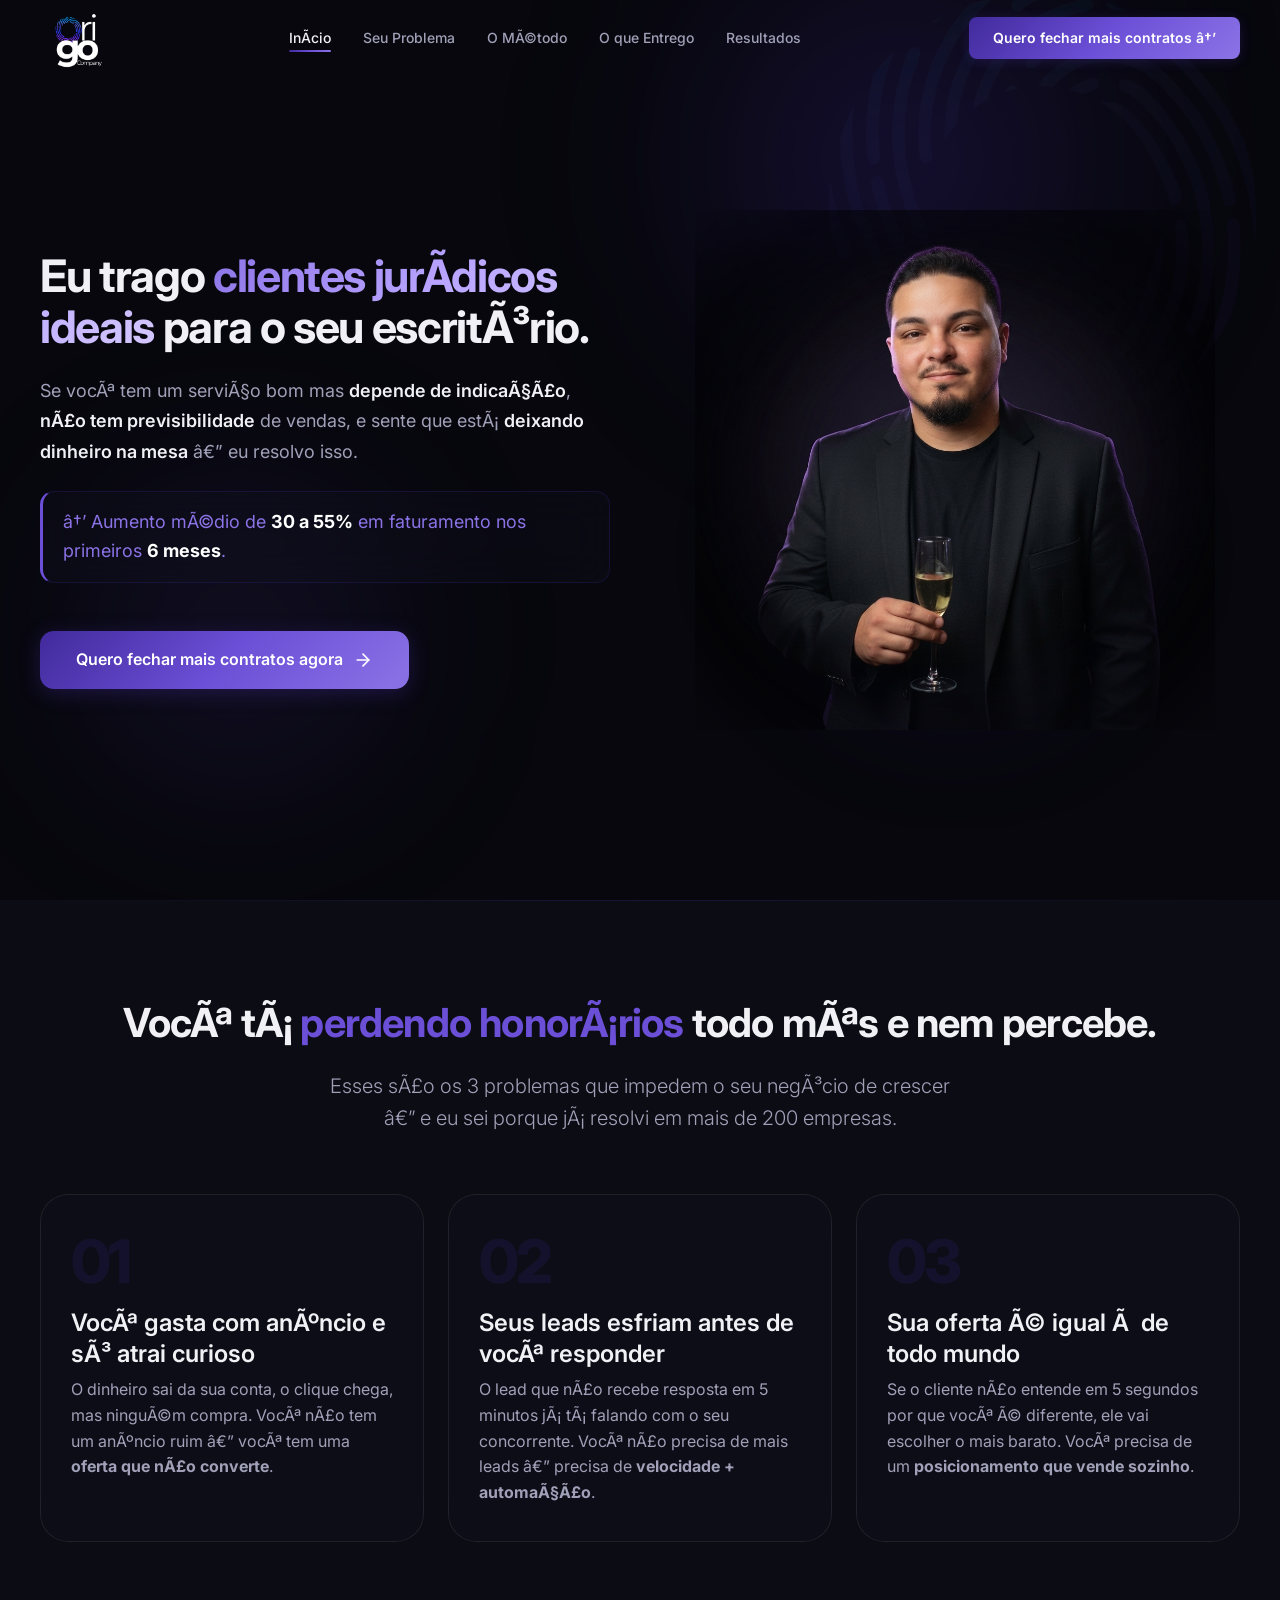
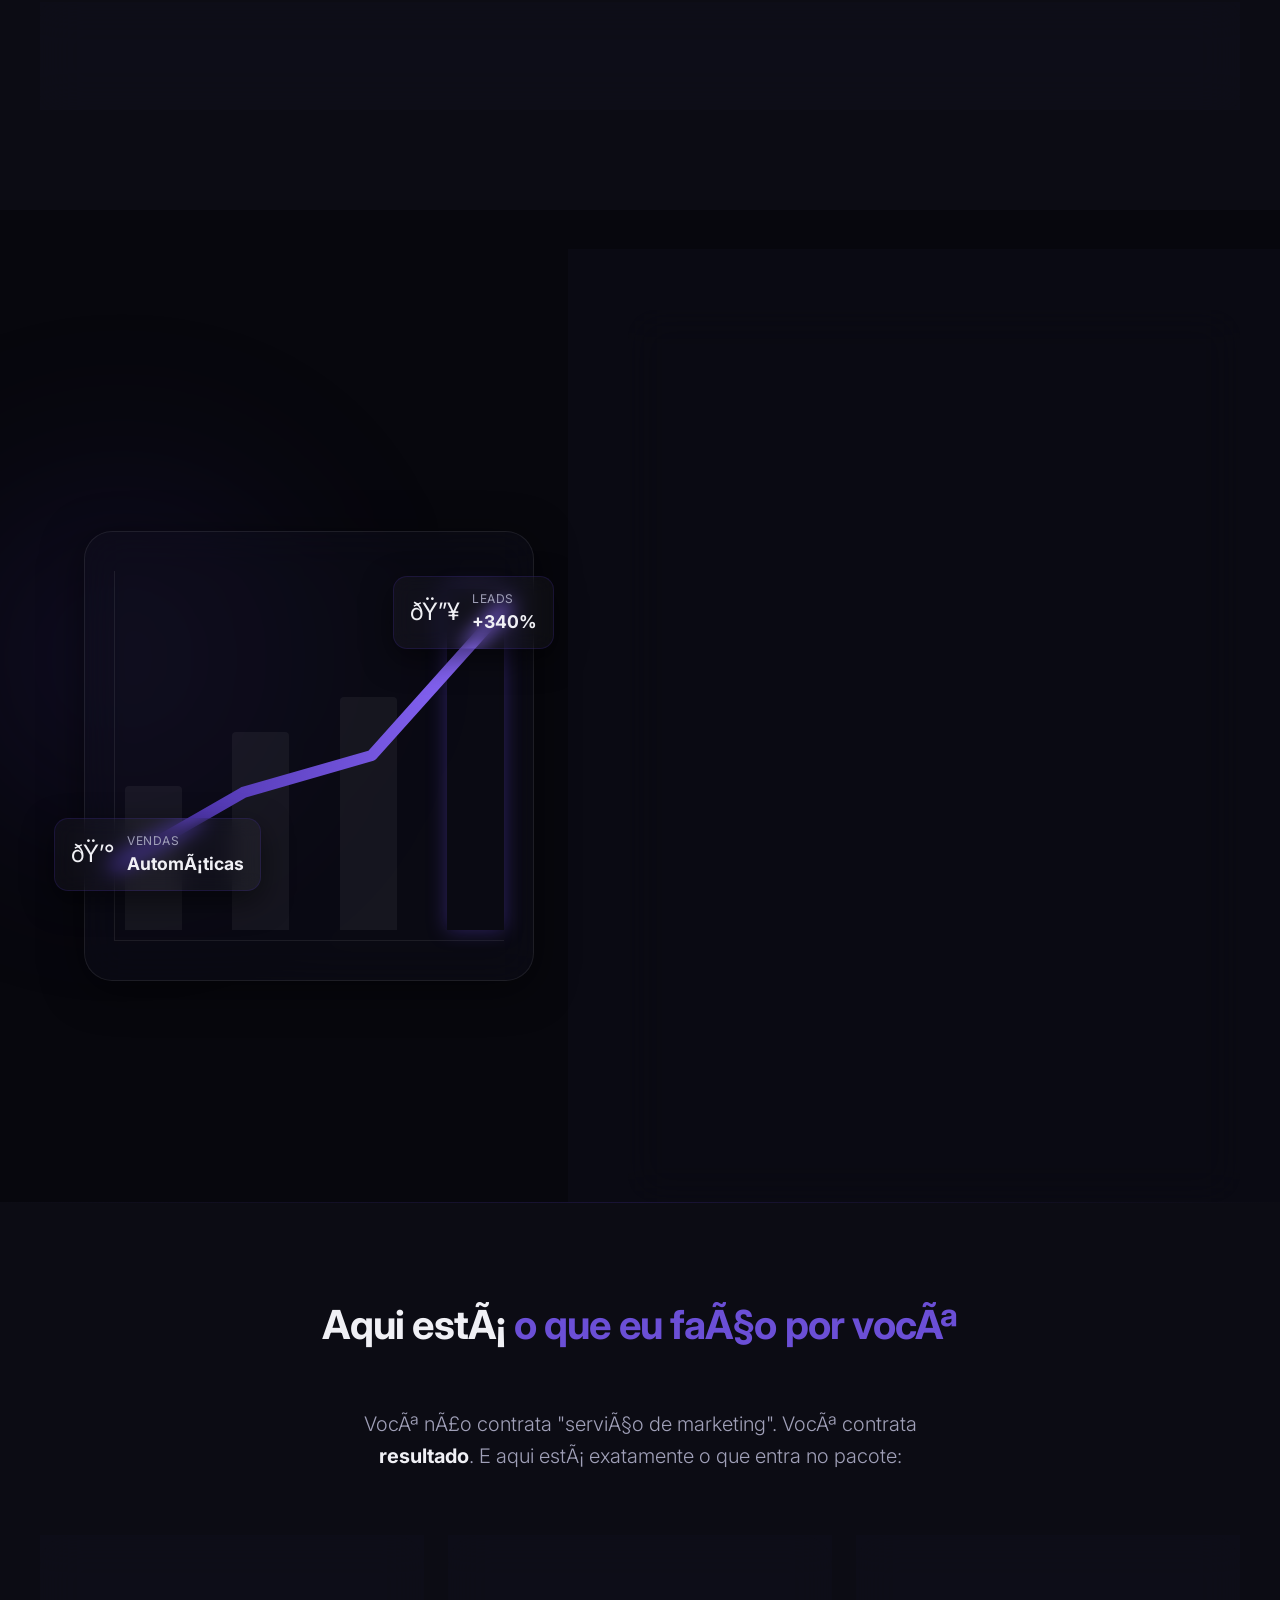
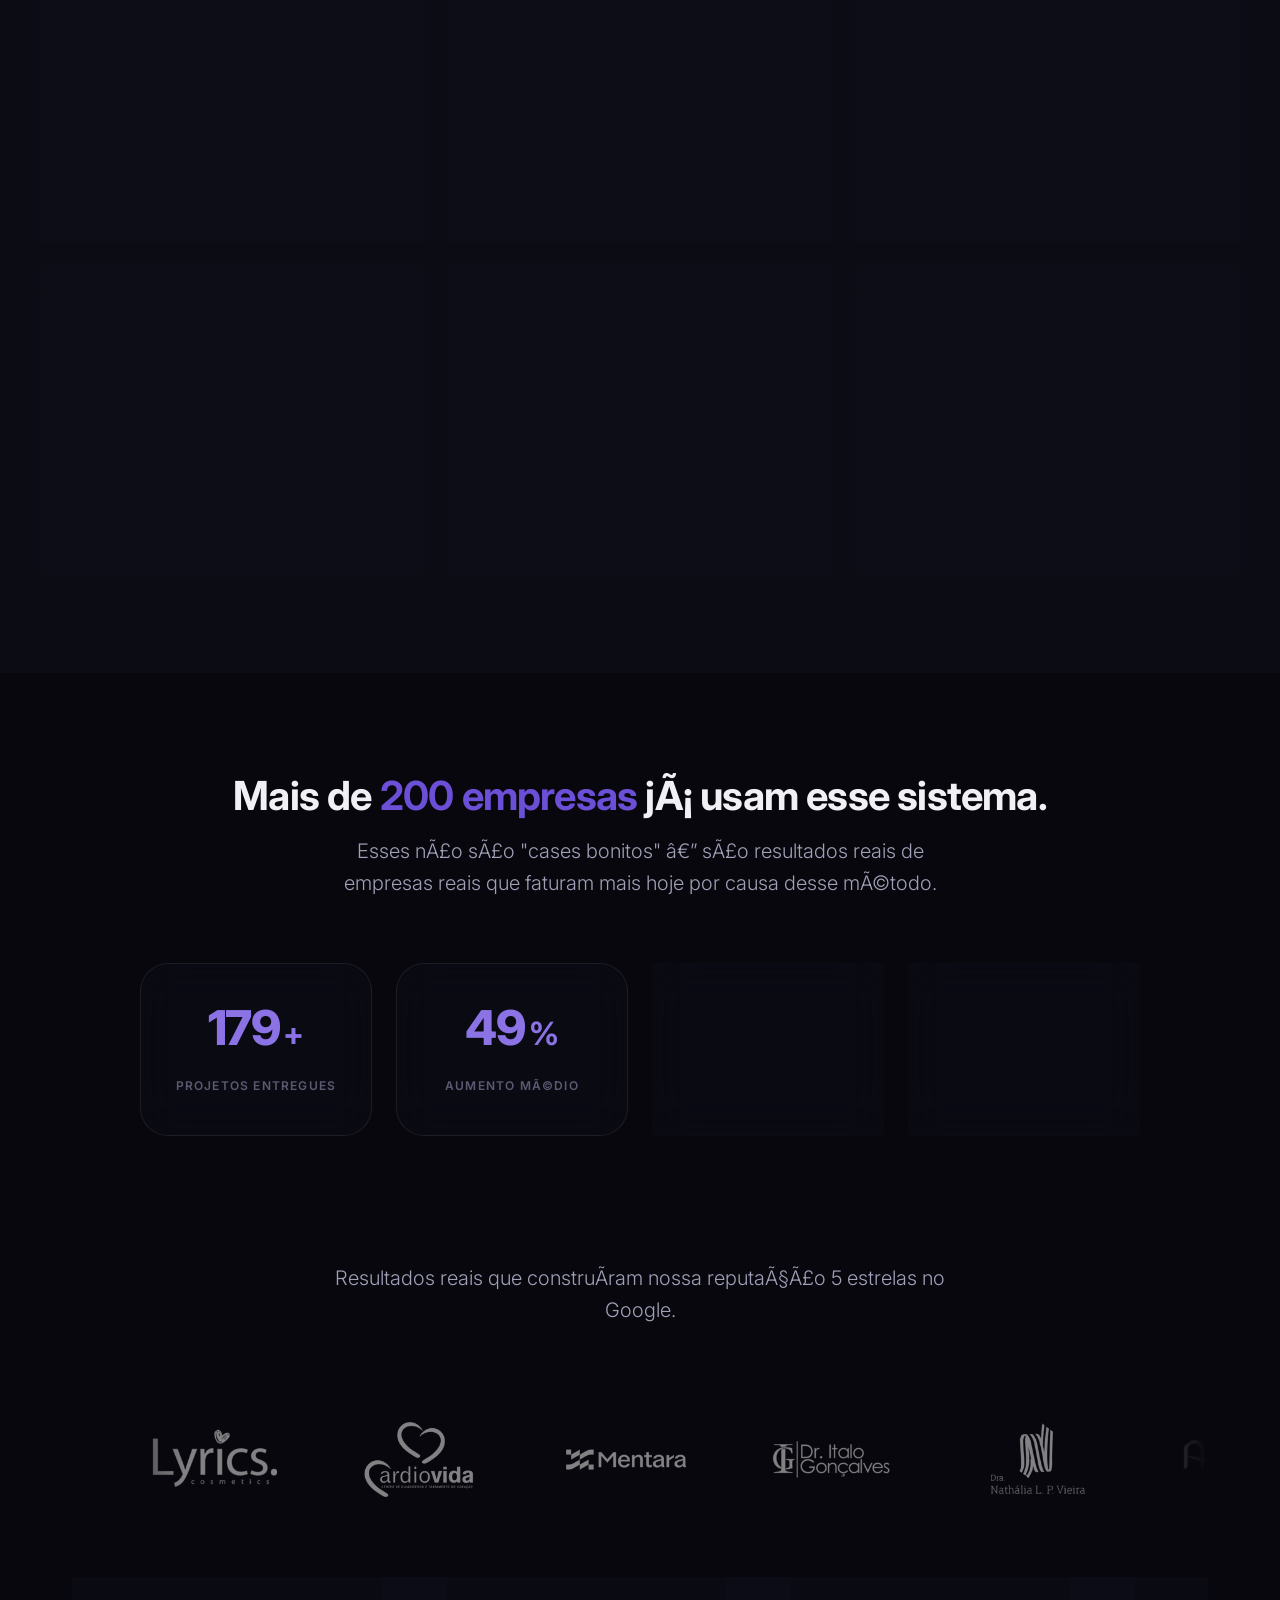
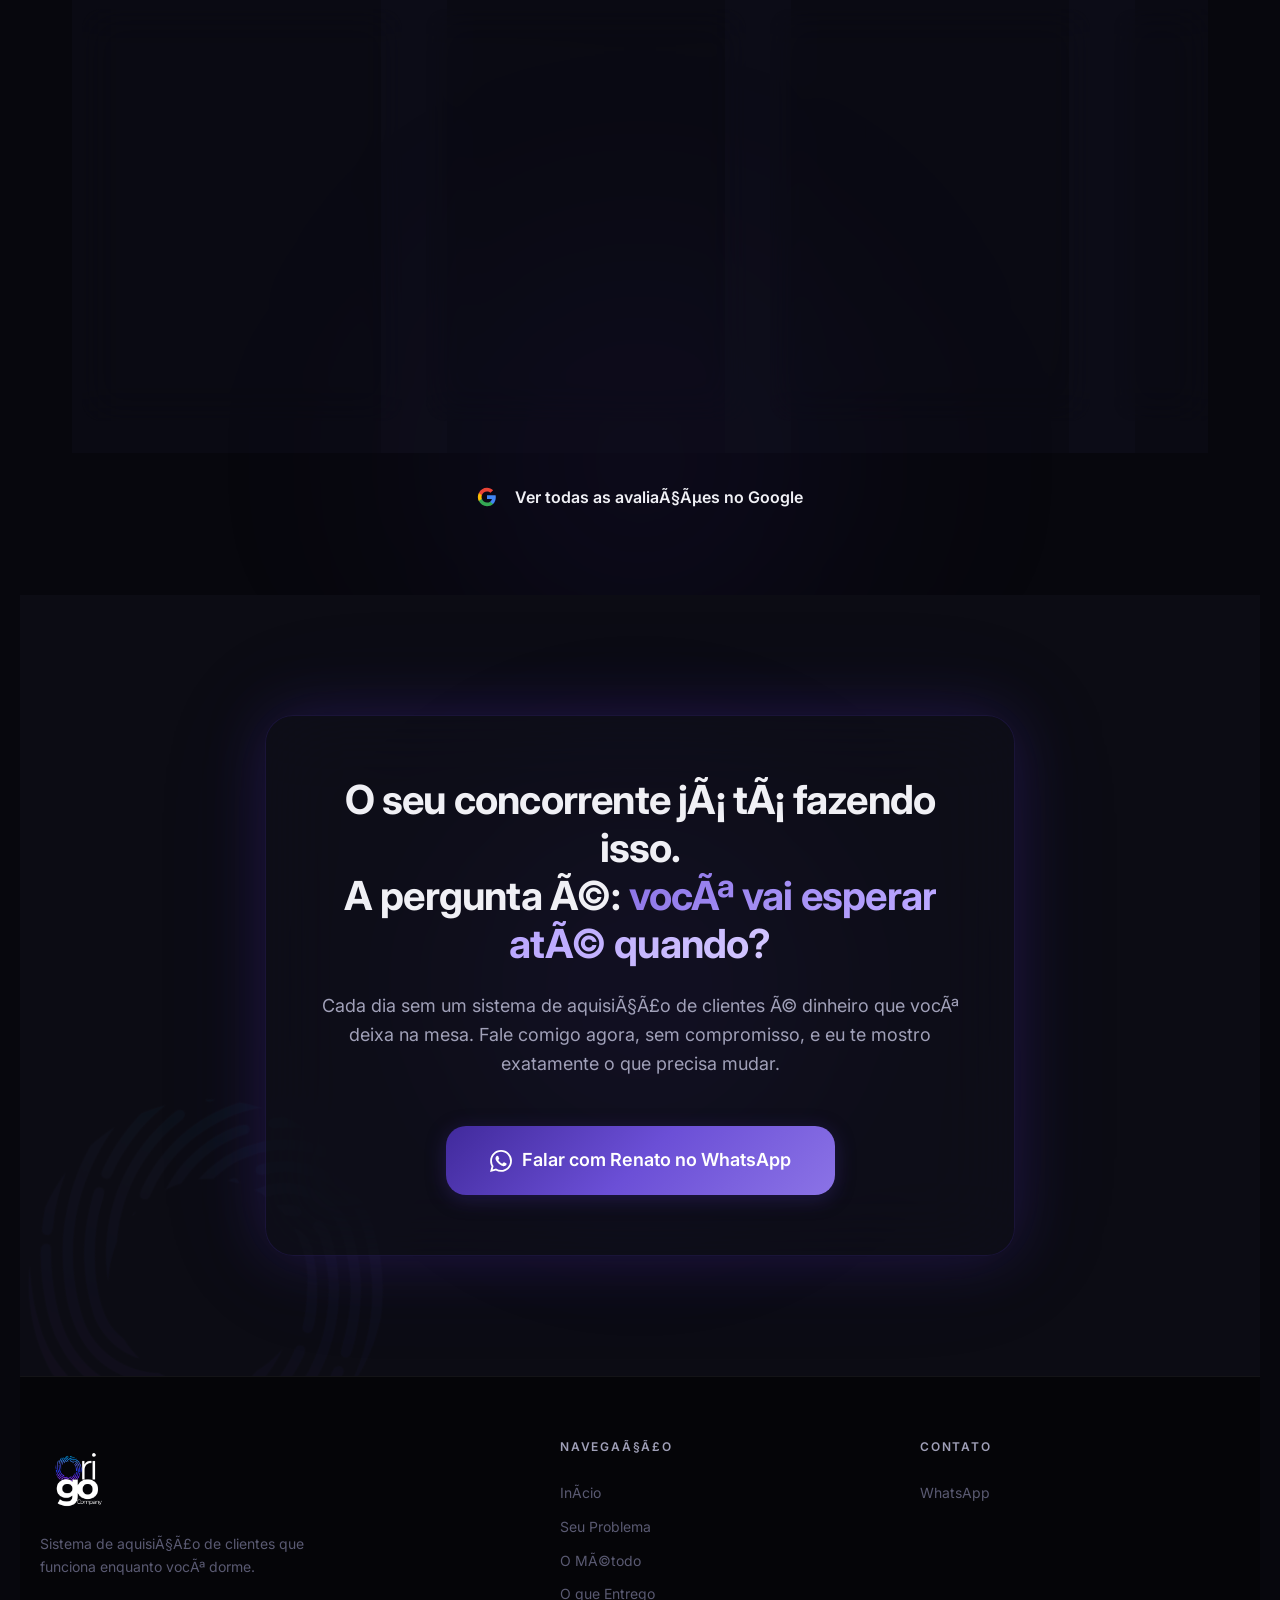
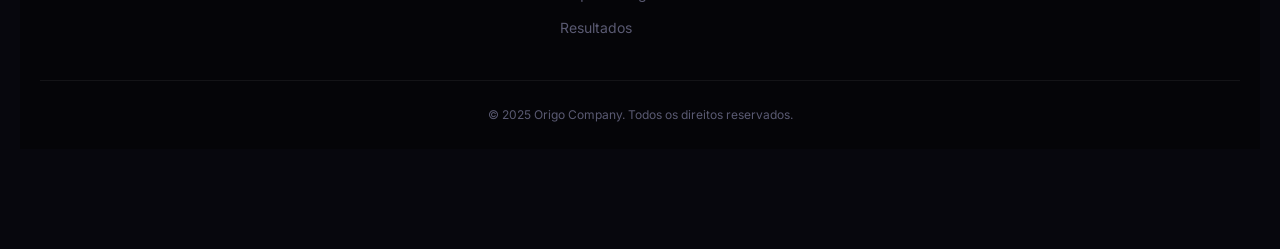
==== advogados.html @ 23496146 "feat: Add 4 niche sub-pages for Brazil market" ====
﻿<!DOCTYPE html>
<html lang="pt-BR">
<head>
  <meta charset="UTF-8">
  <meta name="viewport" content="width=device-width, initial-scale=1.0">
  <meta name="description" content="Origo Company â€” Sistema de aquisiÃ§Ã£o de clientes que coloca leads qualificados no seu comercial todos os meses. +200 projetos, aumento mÃ©dio de 30 a 55% em 6 meses.">
  <meta name="keywords" content="marketing digital, aquisiÃ§Ã£o de clientes, vendas, leads qualificados, trÃ¡fego pago, automaÃ§Ã£o de vendas, Origo Company">
  <meta name="author" content="Origo Company">
  <meta name="robots" content="index, follow">
  <meta name="theme-color" content="#07070D">
  <link rel="canonical" href="https://origocompany.com.br/">

  <!-- Open Graph -->
  <meta property="og:title" content="Origo Company â€” Sistema de AquisiÃ§Ã£o de Clientes">
  <meta property="og:description" content="Mais de 200 empresas jÃ¡ usam nosso mÃ©todo para lotar a agenda comercial. Descubra como.">
  <meta property="og:type" content="website">
  <meta property="og:url" content="https://origocompany.com.br/">
  <meta property="og:locale" content="pt_BR">
  <meta property="og:image" content="https://origocompany.com.br/assets/images/logo.png">

  <!-- Twitter Card -->
  <meta name="twitter:card" content="summary_large_image">
  <meta name="twitter:title" content="Origo Company â€” Sistema de AquisiÃ§Ã£o de Clientes">
  <meta name="twitter:description" content="Mais de 200 empresas jÃ¡ usam nosso mÃ©todo para lotar a agenda comercial.">
  <meta name="twitter:image" content="https://origocompany.com.br/assets/images/logo.png">

  <title>Origo Company â€” Marketing para Advogados</title>
  
  <link rel="preconnect" href="https://fonts.googleapis.com">
  <link rel="preconnect" href="https://fonts.gstatic.com" crossorigin>
  <link rel="preconnect" href="https://wa.me">
  <link rel="dns-prefetch" href="https://wa.me">
  <link href="https://fonts.googleapis.com/css2?family=Inter:wght@300;400;500;600;700;800;900&display=swap" rel="stylesheet">
  <link rel="stylesheet" href="styles.css">
  <link rel="icon" href="assets/images/favicon.png" type="image/png">

  <!-- Schema.org Markup -->
  <script type="application/ld+json">
  {
    "@context": "https://schema.org",
    "@type": "MarketingAgency",
    "name": "Origo Company",
    "url": "https://origocompany.com.br",
    "logo": "https://origocompany.com.br/assets/images/logo.png",
    "image": "https://origocompany.com.br/assets/images/logo.png",
    "description": "Sistema de aquisiÃ§Ã£o de clientes que coloca leads qualificados no seu comercial todos os meses.",
    "telephone": "+5581985647633",
    "address": {
      "@type": "PostalAddress",
      "addressCountry": "BR"
    },
    "sameAs": [
      "https://g.page/r/CS9shM6BSzsdEAI/review"
    ]
  }
  </script>
</head>
<body>

  <!-- NAVBAR -->
  <nav class="navbar" id="navbar">
    <div class="navbar__container">
      <a href="#" class="navbar__logo">
        <img src="assets/images/logo.png" alt="Origo Company" class="navbar__logo-img">
      </a>
      <ul class="navbar__menu" id="navMenu">
        <li><a href="#hero" class="navbar__link">InÃ­cio</a></li>
        <li><a href="#problemas" class="navbar__link">Seu Problema</a></li>
        <li><a href="#metodo" class="navbar__link">O MÃ©todo</a></li>
        <li><a href="#entrega" class="navbar__link">O que Entrego</a></li>
        <li><a href="#resultados" class="navbar__link">Resultados</a></li>
      </ul>
      <a href="https://wa.me/5581985647633" target="_blank" rel="noopener noreferrer" class="navbar__cta">
        Quero fechar mais contratos â†’
      </a>
      <button class="navbar__toggle" id="navToggle" aria-label="Abrir menu">
        <span></span><span></span><span></span>
      </button>
    </div>
  </nav>

  <!-- HERO â€” Hormozi style: specific promise + proof -->
  <section class="hero" id="hero">
    <div class="hero__bg-effects">
      <div class="hero__orb hero__orb--1"></div>
      <div class="hero__orb hero__orb--2"></div>
      <div class="hero__bg-logo"></div>
    </div>
    <div class="hero__container">
      <div class="hero__content" data-animate="fade-left">
        <h1 class="hero__title">
          Eu trago <strong class="text-gradient">clientes jurÃ­dicos ideais</strong> para o seu escritÃ³rio.
        </h1>
        <p class="hero__description">
          Se vocÃª tem um serviÃ§o bom mas <strong>depende de indicaÃ§Ã£o</strong>, <strong>nÃ£o tem previsibilidade</strong> de vendas, e sente que estÃ¡ <strong>deixando dinheiro na mesa</strong> â€” eu resolvo isso.
        </p>
        <p class="hero__proof">
          â†’ Aumento mÃ©dio de <strong>30 a 55%</strong> em faturamento nos primeiros <strong>6 meses</strong>.
        </p>
        <a href="https://wa.me/5581985647633" target="_blank" rel="noopener noreferrer" class="btn btn--primary btn--lg" id="hero-cta">
          Quero fechar mais contratos agora
          <svg width="20" height="20" viewBox="0 0 24 24" fill="none" stroke="currentColor" stroke-width="2" stroke-linecap="round" stroke-linejoin="round"><line x1="5" y1="12" x2="19" y2="12"></line><polyline points="12 5 19 12 12 19"></polyline></svg>
        </a>
        </a>
      </div>
      <div class="hero__visual" data-animate="fade-right">
        <div class="hero__image-wrapper">
          <div class="hero__image-glow"></div>
          <img src="assets/images/renato-edited.png" alt="Renato â€” CEO Origo Company" class="hero__photo">
        </div>
      </div>
    </div>
  </section>

  <!-- PROBLEMAS â€” Hormozi: agitate the pain -->
  <section class="problems" id="problemas">
    <div class="problems__container">
      <div class="problems__header" data-animate="fade-up">
        <h2 class="section-title">
          VocÃª tÃ¡ <span class="text-accent">perdendo honorÃ¡rios</span> todo mÃªs e nem percebe.
        </h2>
        <p class="section-subtitle">
          Esses sÃ£o os 3 problemas que impedem o seu negÃ³cio de crescer â€” e eu sei porque jÃ¡ resolvi em mais de 200 empresas.
        </p>
      </div>
      <div class="problems__grid">
        <div class="problem-card" data-animate="fade-up" data-delay="100">
          <div class="problem-card__number">01</div>
          <div class="problem-card__content">
            <h3 class="problem-card__title">VocÃª gasta com anÃºncio e sÃ³ atrai curioso</h3>
            <p class="problem-card__desc">O dinheiro sai da sua conta, o clique chega, mas ninguÃ©m compra. VocÃª nÃ£o tem um anÃºncio ruim â€” vocÃª tem uma <strong>oferta que nÃ£o converte</strong>.</p>
          </div>
          <div class="problem-card__glow"></div>
        </div>
        <div class="problem-card" data-animate="fade-up" data-delay="200">
          <div class="problem-card__number">02</div>
          <div class="problem-card__content">
            <h3 class="problem-card__title">Seus leads esfriam antes de vocÃª responder</h3>
            <p class="problem-card__desc">O lead que nÃ£o recebe resposta em 5 minutos jÃ¡ tÃ¡ falando com o seu concorrente. VocÃª nÃ£o precisa de mais leads â€” precisa de <strong>velocidade + automaÃ§Ã£o</strong>.</p>
          </div>
          <div class="problem-card__glow"></div>
        </div>
        <div class="problem-card" data-animate="fade-up" data-delay="300">
          <div class="problem-card__number">03</div>
          <div class="problem-card__content">
            <h3 class="problem-card__title">Sua oferta Ã© igual Ã  de todo mundo</h3>
            <p class="problem-card__desc">Se o cliente nÃ£o entende em 5 segundos por que vocÃª Ã© diferente, ele vai escolher o mais barato. VocÃª precisa de um <strong>posicionamento que vende sozinho</strong>.</p>
          </div>
          <div class="problem-card__glow"></div>
        </div>
      </div>
      <div class="problems__result" data-animate="fade-up">
        <p><strong>Resultado disso tudo:</strong> inbox vazio, agenda sem previsibilidade e a sensaÃ§Ã£o de que "nada funciona". NÃ£o Ã© falta de esforÃ§o â€” Ã© falta de mÃ©todo.</p>
      </div>
    </div>
  </section>

  <!-- MÃ‰TODO R.E.I â€” Hormozi: show the mechanism -->
  <section class="method" id="metodo">
    <div class="method__bg-effects">
      <div class="method__orb"></div>
    </div>
    <div class="method__container">
      <div class="method__left" data-animate="fade-left">
        <div class="method__graphic">
          <div class="method__graphic-bg"></div>
          
          <div class="method__chart">
            <div class="chart-bar" style="--h: 40%"></div>
            <div class="chart-bar" style="--h: 55%"></div>
            <div class="chart-bar" style="--h: 65%"></div>
            <div class="chart-bar chart-bar--accent" style="--h: 95%"></div>
            
            <div class="chart-line">
              <svg viewBox="0 0 100 100" preserveAspectRatio="none">
                <path d="M0,80 L33,60 L66,50 L100,10" fill="none" stroke="url(#gradient)" stroke-width="3" stroke-linecap="round" stroke-linejoin="round" />
                <defs>
                  <linearGradient id="gradient" x1="0%" y1="0%" x2="100%" y2="0%">
                    <stop offset="0%" stop-color="#412A9C" />
                    <stop offset="100%" stop-color="#8E6BFF" />
                  </linearGradient>
                </defs>
              </svg>
            </div>
          </div>
          
          <div class="method__graphic-card method__graphic-card--1">
            <div class="mg-icon">ðŸ”¥</div>
            <div class="mg-info">
              <span class="mg-title">Leads</span>
              <span class="mg-value">+340%</span>
            </div>
          </div>
          <div class="method__graphic-card method__graphic-card--2">
            <div class="mg-icon">ðŸ’°</div>
            <div class="mg-info">
              <span class="mg-title">Vendas</span>
              <span class="mg-value">AutomÃ¡ticas</span>
            </div>
          </div>
          
        </div>
      </div>
      <div class="method__right" data-animate="fade-right">
        <h2 class="method__title">
          MÃ©todo <span class="text-accent">R.E.I</span>
        </h2>
        <p class="method__subtitle">"RelevÃ¢ncia, Engrenagem, IteraÃ§Ã£o"</p>
        <p class="method__desc">
          Eu nÃ£o faÃ§o "marketing digital" genÃ©rico. Eu <strong>estruturo uma assessoria completa de aquisiÃ§Ã£o</strong> na sua empresa. Uma engrenagem de vendas que funciona enquanto vocÃª dorme, viaja, ou foca no que importa.
        </p>
        <div class="method__items">
          <div class="method__item">
            <div class="method__item-icon">
              <svg width="24" height="24" viewBox="0 0 24 24" fill="none" stroke="currentColor" stroke-width="2.5"><polyline points="20 6 9 17 4 12"></polyline></svg>
            </div>
            <div class="method__item-content">
              <h3>RelevÃ¢ncia</h3>
              <p>AnÃºncios + pÃ¡ginas + automaÃ§Ãµes que trabalham 24/7 pra vocÃª. Seu comercial recebe leads prontos pra comprar.</p>
            </div>
          </div>
          <div class="method__item">
            <div class="method__item-icon">
              <svg width="24" height="24" viewBox="0 0 24 24" fill="none" stroke="currentColor" stroke-width="2.5"><polyline points="20 6 9 17 4 12"></polyline></svg>
            </div>
            <div class="method__item-content">
              <h3>Engrenagem</h3>
              <p>Mecanismo Ãºnico: oferta irresistÃ­vel + pÃºblico certo + promessa clara. Tudo conectado como uma mÃ¡quina.</p>
            </div>
          </div>
          <div class="method__item">
            <div class="method__item-icon">
              <svg width="24" height="24" viewBox="0 0 24 24" fill="none" stroke="currentColor" stroke-width="2.5"><polyline points="20 6 9 17 4 12"></polyline></svg>
            </div>
            <div class="method__item-content">
              <h3>IteraÃ§Ã£o</h3>
              <p>Toda semana a gente mede o que importa e ajusta rÃ¡pido. Sem achismo, sem "vamos ver no final do mÃªs".</p>
            </div>
          </div>
        </div>
        <a href="https://wa.me/5581985647633" target="_blank" rel="noopener noreferrer" class="btn btn--primary btn--lg">
          Quero estruturar essa mÃ¡quina
          <svg width="20" height="20" viewBox="0 0 24 24" fill="none" stroke="currentColor" stroke-width="2" stroke-linecap="round" stroke-linejoin="round"><line x1="5" y1="12" x2="19" y2="12"></line><polyline points="12 5 19 12 12 19"></polyline></svg>
        </a>
      </div>
    </div>
  </section>

  <!-- ENTREGA â€” Hormozi value stack -->
  <section class="services" id="entrega">
    <div class="services__container">
      <h2 class="section-title" data-animate="fade-up" style="text-align:center;">
        Aqui estÃ¡ <span class="text-accent">o que eu faÃ§o por vocÃª</span>
      </h2>
      <p class="section-subtitle" data-animate="fade-up" style="text-align:center; margin: 0 auto var(--space-3xl);">
        VocÃª nÃ£o contrata "serviÃ§o de marketing". VocÃª contrata <strong>resultado</strong>. E aqui estÃ¡ exatamente o que entra no pacote:
      </p>
      <div class="services__grid">
        <div class="service-card" data-animate="fade-up" data-delay="100">
          <div class="service-card__icon">
            <svg width="32" height="32" viewBox="0 0 24 24" fill="none" stroke="currentColor" stroke-width="1.5"><circle cx="12" cy="12" r="10"></circle><line x1="12" y1="8" x2="12" y2="16"></line><line x1="8" y1="12" x2="16" y2="12"></line></svg>
          </div>
          <h3 class="service-card__title">Oferta IrresistÃ­vel</h3>
          <p class="service-card__desc">Posiciono seu serviÃ§o de forma que o cliente pense "eu seria burro se nÃ£o comprasse". Sem baixar preÃ§o â€” aumentando valor percebido.</p>
        </div>
        <div class="service-card" data-animate="fade-up" data-delay="200">
          <div class="service-card__icon">
            <svg width="32" height="32" viewBox="0 0 24 24" fill="none" stroke="currentColor" stroke-width="1.5"><rect x="2" y="3" width="20" height="14" rx="2" ry="2"></rect><line x1="8" y1="21" x2="16" y2="21"></line><line x1="12" y1="17" x2="12" y2="21"></line></svg>
          </div>
          <h3 class="service-card__title">PÃ¡gina de ConversÃ£o</h3>
          <p class="service-card__desc">Landing page que nÃ£o Ã© bonita Ã  toa â€” Ã© construÃ­da pra converter. Cada palavra, cada botÃ£o, cada seÃ§Ã£o vende.</p>
        </div>
        <div class="service-card" data-animate="fade-up" data-delay="300">
          <div class="service-card__icon">
            <svg width="32" height="32" viewBox="0 0 24 24" fill="none" stroke="currentColor" stroke-width="1.5"><polyline points="22 12 18 12 15 21 9 3 6 12 2 12"></polyline></svg>
          </div>
          <h3 class="service-card__title">TrÃ¡fego Qualificado</h3>
          <p class="service-card__desc">AnÃºncios que atraem gente pronta pra comprar â€” nÃ£o curioso. Copy, criativo e segmentaÃ§Ã£o feita por quem jÃ¡ investiu em +200 projetos.</p>
        </div>
        <div class="service-card" data-animate="fade-up" data-delay="400">
          <div class="service-card__icon">
            <svg width="32" height="32" viewBox="0 0 24 24" fill="none" stroke="currentColor" stroke-width="1.5"><path d="M21 15a2 2 0 0 1-2 2H7l-4 4V5a2 2 0 0 1 2-2h14a2 2 0 0 1 2 2z"></path></svg>
          </div>
          <h3 class="service-card__title">AutomaÃ§Ã£o 24/7</h3>
          <p class="service-card__desc">Chatbot e fluxos que respondem em segundos, qualificam o lead e agendam reuniÃ£o â€” mesmo Ã s 3h da manhÃ£.</p>
        </div>
        <div class="service-card" data-animate="fade-up" data-delay="500">
          <div class="service-card__icon">
            <svg width="32" height="32" viewBox="0 0 24 24" fill="none" stroke="currentColor" stroke-width="1.5"><path d="M17 21v-2a4 4 0 0 0-4-4H5a4 4 0 0 0-4 4v2"></path><circle cx="9" cy="7" r="4"></circle><path d="M23 21v-2a4 4 0 0 0-3-3.87"></path><path d="M16 3.13a4 4 0 0 1 0 7.75"></path></svg>
          </div>
          <h3 class="service-card__title">CRM & Follow-up</h3>
          <p class="service-card__desc">Nenhum lead fica sem resposta. Sistema de acompanhamento que garante que nenhuma venda escapa pelo ralo.</p>
        </div>
        <div class="service-card" data-animate="fade-up" data-delay="600">
          <div class="service-card__icon">
            <svg width="32" height="32" viewBox="0 0 24 24" fill="none" stroke="currentColor" stroke-width="1.5"><path d="M12 20h9"></path><path d="M16.5 3.5a2.121 2.121 0 0 1 3 3L7 19l-4 1 1-4L16.5 3.5z"></path></svg>
          </div>
          <h3 class="service-card__title">Copy que Converte</h3>
          <p class="service-card__desc">Mensagens que fazem o cliente sentir que vocÃª leu a mente dele. Textos escritos pra vender â€” nÃ£o pra ganhar prÃªmio de criatividade.</p>
        </div>
      </div>
    </div>
  </section>

  <!-- RESULTADOS / PROVA -->
  <section class="results" id="resultados">
    <div class="results__bg-effects">
      <div class="results__orb"></div>
    </div>
    <div class="results__container">
      <h2 class="section-title" data-animate="fade-up" style="text-align:center;">
        Mais de <span class="text-accent">200 empresas</span> jÃ¡ usam esse sistema.
      </h2>
      <p class="section-subtitle" data-animate="fade-up" style="text-align:center; margin: 0 auto var(--space-3xl);">
        Esses nÃ£o sÃ£o "cases bonitos" â€” sÃ£o resultados reais de empresas reais que faturam mais hoje por causa desse mÃ©todo.
      </p>
      <div class="results__stats" data-animate="fade-up">
        <div class="stat-card">
          <div class="stat-card__number" data-count="200">0</div>
          <div class="stat-card__plus">+</div>
          <div class="stat-card__label">Projetos Entregues</div>
        </div>
        <div class="stat-card">
          <div class="stat-card__number" data-count="55">0</div>
          <div class="stat-card__plus">%</div>
          <div class="stat-card__label">Aumento MÃ©dio</div>
        </div>
        <div class="stat-card">
          <div class="stat-card__number" data-count="6">0</div>
          <div class="stat-card__plus"> meses</div>
          <div class="stat-card__label">Prazo de Resultado</div>
        </div>
        <div class="stat-card">
          <div class="stat-card__number">24/7</div>
          <div class="stat-card__plus"></div>
          <div class="stat-card__label">AutomaÃ§Ãµes Ativas</div>
        </div>
      </div>
    </div>
  <!-- AVALIAÃ‡Ã•ES / REVIEWS -->
  <section class="reviews" id="avaliacoes">
    <div class="reviews__container">
      <h2 class="section-title" data-animate="fade-up" style="text-align:center;">
        O que dizem os nossos <span class="text-accent">clientes</span>
      </h2>
      <p class="section-subtitle" data-animate="fade-up" style="text-align:center; margin: 0 auto var(--space-3xl);">
        Resultados reais que construÃ­ram nossa reputaÃ§Ã£o 5 estrelas no Google.
      </p>

      <!-- MARQUEE DE CLIENTES -->
      <div class="clients-marquee" data-animate="fade-up" data-delay="50">
        <div class="clients-marquee__track">
          <img loading="lazy" src="assets/images/clients/client-1.png" alt="Cliente">
          <img loading="lazy" src="assets/images/clients/client-2.png" alt="Cliente">
          <img loading="lazy" src="assets/images/clients/client-3.png" alt="Cliente">
          <img loading="lazy" src="assets/images/clients/client-4.png" alt="Cliente">
          <img loading="lazy" src="assets/images/clients/client-5.png" alt="Cliente">
          <img loading="lazy" src="assets/images/clients/client-6.png" alt="Cliente">
          <img loading="lazy" src="assets/images/clients/client-7.png" alt="Cliente">
          <img loading="lazy" src="assets/images/clients/client-8.png" alt="Cliente">
          <img loading="lazy" src="assets/images/clients/client-9.png" alt="Cliente">
          <img loading="lazy" src="assets/images/clients/client-10.png" alt="Cliente">
          <img loading="lazy" src="assets/images/clients/client-11.png" alt="Cliente">
          <img loading="lazy" src="assets/images/clients/client-12.png" alt="Cliente">
          <img loading="lazy" src="assets/images/clients/client-13.png" alt="Cliente">
          <img loading="lazy" src="assets/images/clients/client-14.png" alt="Cliente">
          <img loading="lazy" src="assets/images/clients/client-15.png" alt="Cliente">
          <img loading="lazy" src="assets/images/clients/client-16.png" alt="Cliente">
          <!-- Duplicate for infinite scroll -->
          <img loading="lazy" src="assets/images/clients/client-1.png" alt="Cliente">
          <img loading="lazy" src="assets/images/clients/client-2.png" alt="Cliente">
          <img loading="lazy" src="assets/images/clients/client-3.png" alt="Cliente">
          <img loading="lazy" src="assets/images/clients/client-4.png" alt="Cliente">
          <img loading="lazy" src="assets/images/clients/client-5.png" alt="Cliente">
          <img loading="lazy" src="assets/images/clients/client-6.png" alt="Cliente">
          <img loading="lazy" src="assets/images/clients/client-7.png" alt="Cliente">
          <img loading="lazy" src="assets/images/clients/client-8.png" alt="Cliente">
          <img loading="lazy" src="assets/images/clients/client-9.png" alt="Cliente">
          <img loading="lazy" src="assets/images/clients/client-10.png" alt="Cliente">
          <img loading="lazy" src="assets/images/clients/client-11.png" alt="Cliente">
          <img loading="lazy" src="assets/images/clients/client-12.png" alt="Cliente">
          <img loading="lazy" src="assets/images/clients/client-13.png" alt="Cliente">
          <img loading="lazy" src="assets/images/clients/client-14.png" alt="Cliente">
          <img loading="lazy" src="assets/images/clients/client-15.png" alt="Cliente">
          <img loading="lazy" src="assets/images/clients/client-16.png" alt="Cliente">
        </div>
      </div>
      
      <div class="reviews__grid">
        <!-- Review 1 -->
        <div class="review-card" data-animate="fade-up" data-delay="100">
          <div class="review-card__header">
            <div class="review-card__avatar" style="background:#4285F4">F</div>
            <div class="review-card__meta">
              <span class="review-card__name">Francislaine Rocha</span>
              <span class="review-card__date">HÃ¡ 27 semanas</span>
            </div>
            <svg class="review-card__google" viewBox="0 0 24 24" width="24" height="24"><path fill="#4285F4" d="M22.56 12.25c0-.78-.07-1.53-.2-2.25H12v4.26h5.92c-.26 1.37-1.04 2.53-2.21 3.31v2.77h3.57c2.08-1.92 3.28-4.74 3.28-8.09z"/><path fill="#34A853" d="M12 23c2.97 0 5.46-.98 7.28-2.66l-3.57-2.77c-.98.66-2.23 1.06-3.71 1.06-2.86 0-5.29-1.93-6.16-4.53H2.18v2.84C3.99 20.53 7.7 23 12 23z"/><path fill="#FBBC05" d="M5.84 14.09c-.22-.66-.35-1.36-.35-2.09s.13-1.43.35-2.09V7.07H2.18C1.43 8.55 1 10.22 1 12s.43 3.45 1.18 4.93l2.85-2.22.81-.62z"/><path fill="#EA4335" d="M12 5.38c1.62 0 3.06.56 4.21 1.64l3.15-3.15C17.45 2.09 14.97 1 12 1 7.7 1 3.99 3.47 2.18 7.07l3.66 2.84c.87-2.6 3.3-4.53 6.16-4.53z"/></svg>
          </div>
          <div class="review-card__stars">
            â˜…â˜…â˜…â˜…â˜…
          </div>
          <p class="review-card__text">
            "Super indico os serviÃ§os de marketing e automaÃ§Ãµes do time! Renato sempre muito atencioso e prestativo aos processos!"
          </p>
        </div>
        
        <!-- Review 2 -->
        <div class="review-card" data-animate="fade-up" data-delay="200">
          <div class="review-card__header">
            <div class="review-card__avatar" style="background:#0F9D58">R</div>
            <div class="review-card__meta">
              <span class="review-card__name">Robert Silva</span>
              <span class="review-card__date">HÃ¡ 28 semanas</span>
            </div>
            <svg class="review-card__google" viewBox="0 0 24 24" width="24" height="24"><path fill="#4285F4" d="M22.56 12.25c0-.78-.07-1.53-.2-2.25H12v4.26h5.92c-.26 1.37-1.04 2.53-2.21 3.31v2.77h3.57c2.08-1.92 3.28-4.74 3.28-8.09z"/><path fill="#34A853" d="M12 23c2.97 0 5.46-.98 7.28-2.66l-3.57-2.77c-.98.66-2.23 1.06-3.71 1.06-2.86 0-5.29-1.93-6.16-4.53H2.18v2.84C3.99 20.53 7.7 23 12 23z"/><path fill="#FBBC05" d="M5.84 14.09c-.22-.66-.35-1.36-.35-2.09s.13-1.43.35-2.09V7.07H2.18C1.43 8.55 1 10.22 1 12s.43 3.45 1.18 4.93l2.85-2.22.81-.62z"/><path fill="#EA4335" d="M12 5.38c1.62 0 3.06.56 4.21 1.64l3.15-3.15C17.45 2.09 14.97 1 12 1 7.7 1 3.99 3.47 2.18 7.07l3.66 2.84c.87-2.6 3.3-4.53 6.16-4.53z"/></svg>
          </div>
          <div class="review-card__stars">
            â˜…â˜…â˜…â˜…â˜…
          </div>
          <p class="review-card__text">
            "Quero deixar aqui minha super recomendaÃ§Ã£o para os serviÃ§os de marketing e automaÃ§Ã£o dessa equipe! O trabalho deles Ã© incrÃ­vel, e o Renato faz toda a diferenÃ§a: ele Ã© muito atencioso e acompanha os processos de perto. Ã‰ a parceria ideal para quem busca resultado e cuidado!"
          </p>
        </div>

        <!-- Review 3 -->
        <div class="review-card" data-animate="fade-up" data-delay="300">
          <div class="review-card__header">
            <div class="review-card__avatar" style="background:#F4B400">B</div>
            <div class="review-card__meta">
              <span class="review-card__name">Bruno Bivar</span>
              <span class="review-card__date">HÃ¡ 28 semanas</span>
            </div>
            <svg class="review-card__google" viewBox="0 0 24 24" width="24" height="24"><path fill="#4285F4" d="M22.56 12.25c0-.78-.07-1.53-.2-2.25H12v4.26h5.92c-.26 1.37-1.04 2.53-2.21 3.31v2.77h3.57c2.08-1.92 3.28-4.74 3.28-8.09z"/><path fill="#34A853" d="M12 23c2.97 0 5.46-.98 7.28-2.66l-3.57-2.77c-.98.66-2.23 1.06-3.71 1.06-2.86 0-5.29-1.93-6.16-4.53H2.18v2.84C3.99 20.53 7.7 23 12 23z"/><path fill="#FBBC05" d="M5.84 14.09c-.22-.66-.35-1.36-.35-2.09s.13-1.43.35-2.09V7.07H2.18C1.43 8.55 1 10.22 1 12s.43 3.45 1.18 4.93l2.85-2.22.81-.62z"/><path fill="#EA4335" d="M12 5.38c1.62 0 3.06.56 4.21 1.64l3.15-3.15C17.45 2.09 14.97 1 12 1 7.7 1 3.99 3.47 2.18 7.07l3.66 2.84c.87-2.6 3.3-4.53 6.16-4.53z"/></svg>
          </div>
          <div class="review-card__stars">
            â˜…â˜…â˜…â˜…â˜…
          </div>
          <p class="review-card__text">
            "ServiÃ§o de excelÃªncia. Comprometimento total com o trabalho! Super recomendo!!"
          </p>
        </div>

        <!-- Review 4 -->
        <div class="review-card" data-animate="fade-up" data-delay="400">
          <div class="review-card__header">
            <div class="review-card__avatar" style="background:#DB4437">C</div>
            <div class="review-card__meta">
              <span class="review-card__name">Caio Ribas</span>
              <span class="review-card__date">HÃ¡ 28 semanas</span>
            </div>
            <svg class="review-card__google" viewBox="0 0 24 24" width="24" height="24"><path fill="#4285F4" d="M22.56 12.25c0-.78-.07-1.53-.2-2.25H12v4.26h5.92c-.26 1.37-1.04 2.53-2.21 3.31v2.77h3.57c2.08-1.92 3.28-4.74 3.28-8.09z"/><path fill="#34A853" d="M12 23c2.97 0 5.46-.98 7.28-2.66l-3.57-2.77c-.98.66-2.23 1.06-3.71 1.06-2.86 0-5.29-1.93-6.16-4.53H2.18v2.84C3.99 20.53 7.7 23 12 23z"/><path fill="#FBBC05" d="M5.84 14.09c-.22-.66-.35-1.36-.35-2.09s.13-1.43.35-2.09V7.07H2.18C1.43 8.55 1 10.22 1 12s.43 3.45 1.18 4.93l2.85-2.22.81-.62z"/><path fill="#EA4335" d="M12 5.38c1.62 0 3.06.56 4.21 1.64l3.15-3.15C17.45 2.09 14.97 1 12 1 7.7 1 3.99 3.47 2.18 7.07l3.66 2.84c.87-2.6 3.3-4.53 6.16-4.53z"/></svg>
          </div>
          <div class="review-card__stars">
            â˜…â˜…â˜…â˜…â˜…
          </div>
          <p class="review-card__text">
            "Super Indico os serviÃ§os de marketing e automaÃ§Ãµes do pessoal! Renato sempre muito atencioso aos processos!"
          </p>
        </div>
      </div>
      
      <div class="reviews__action" data-animate="fade-up">
        <a href="https://g.page/r/CS9shM6BSzsdEAI/review" target="_blank" rel="noopener noreferrer" class="btn btn--outline">
          <svg viewBox="0 0 24 24" width="20" height="20" style="margin-right: 8px;"><path fill="#4285F4" d="M22.56 12.25c0-.78-.07-1.53-.2-2.25H12v4.26h5.92c-.26 1.37-1.04 2.53-2.21 3.31v2.77h3.57c2.08-1.92 3.28-4.74 3.28-8.09z"/><path fill="#34A853" d="M12 23c2.97 0 5.46-.98 7.28-2.66l-3.57-2.77c-.98.66-2.23 1.06-3.71 1.06-2.86 0-5.29-1.93-6.16-4.53H2.18v2.84C3.99 20.53 7.7 23 12 23z"/><path fill="#FBBC05" d="M5.84 14.09c-.22-.66-.35-1.36-.35-2.09s.13-1.43.35-2.09V7.07H2.18C1.43 8.55 1 10.22 1 12s.43 3.45 1.18 4.93l2.85-2.22.81-.62z"/><path fill="#EA4335" d="M12 5.38c1.62 0 3.06.56 4.21 1.64l3.15-3.15C17.45 2.09 14.97 1 12 1 7.7 1 3.99 3.47 2.18 7.07l3.66 2.84c.87-2.6 3.3-4.53 6.16-4.53z"/></svg>
          Ver todas as avaliaÃ§Ãµes no Google
        </a>
      </div>
    </div>
  </section>

  <!-- CTA FINAL â€” Hormozi urgency -->
  <section class="cta-section" id="cta">
    <div class="cta-section__bg-logo"></div>
    <div class="cta-section__container">
      <div class="cta-section__content" data-animate="fade-up">
        <h2 class="cta-section__title">
          O seu concorrente jÃ¡ tÃ¡ fazendo isso. <br>A pergunta Ã©: <strong class="text-gradient">vocÃª vai esperar atÃ© quando?</strong>
        </h2>
        <p class="cta-section__desc">
          Cada dia sem um sistema de aquisiÃ§Ã£o de clientes Ã© dinheiro que vocÃª deixa na mesa. Fale comigo agora, sem compromisso, e eu te mostro exatamente o que precisa mudar.
        </p>
        <a href="https://wa.me/5581985647633" target="_blank" rel="noopener noreferrer" class="btn btn--primary btn--xl" id="final-cta">
          <svg width="24" height="24" viewBox="0 0 24 24" fill="currentColor"><path d="M17.472 14.382c-.297-.149-1.758-.867-2.03-.967-.273-.099-.471-.148-.67.15-.197.297-.767.966-.94 1.164-.173.199-.347.223-.644.075-.297-.15-1.255-.463-2.39-1.475-.883-.788-1.48-1.761-1.653-2.059-.173-.297-.018-.458.13-.606.134-.133.298-.347.446-.52.149-.174.198-.298.298-.497.099-.198.05-.371-.025-.52-.075-.149-.669-1.612-.916-2.207-.242-.579-.487-.5-.669-.51-.173-.008-.371-.01-.57-.01-.198 0-.52.074-.792.372-.272.297-1.04 1.016-1.04 2.479 0 1.462 1.065 2.875 1.213 3.074.149.198 2.096 3.2 5.077 4.487.709.306 1.262.489 1.694.625.712.227 1.36.195 1.871.118.571-.085 1.758-.719 2.006-1.413.248-.694.248-1.289.173-1.413-.074-.124-.272-.198-.57-.347m-5.421 7.403h-.004a9.87 9.87 0 01-5.031-1.378l-.361-.214-3.741.982.998-3.648-.235-.374a9.86 9.86 0 01-1.51-5.26c.001-5.45 4.436-9.884 9.888-9.884 2.64 0 5.122 1.03 6.988 2.898a9.825 9.825 0 012.893 6.994c-.003 5.45-4.437 9.884-9.885 9.884m8.413-18.297A11.815 11.815 0 0012.05 0C5.495 0 .16 5.335.157 11.892c0 2.096.547 4.142 1.588 5.945L.057 24l6.305-1.654a11.882 11.882 0 005.683 1.448h.005c6.554 0 11.89-5.335 11.893-11.893a11.821 11.821 0 00-3.48-8.413z"/></svg>
          Falar com Renato no WhatsApp
        </a>
      </div>
    </div>
  </section>

  <!-- FOOTER -->
  <footer class="footer">
    <div class="footer__container">
      <div class="footer__top">
        <div class="footer__brand">
          <a href="#" class="navbar__logo">
            <img src="assets/images/logo.png" alt="Origo Company" class="navbar__logo-img">
          </a>
          <p class="footer__tagline">Sistema de aquisiÃ§Ã£o de clientes que funciona enquanto vocÃª dorme.</p>
        </div>
        <div class="footer__links">
          <h4>NavegaÃ§Ã£o</h4>
          <ul>
            <li><a href="#hero">InÃ­cio</a></li>
            <li><a href="#problemas">Seu Problema</a></li>
            <li><a href="#metodo">O MÃ©todo</a></li>
            <li><a href="#entrega">O que Entrego</a></li>
            <li><a href="#resultados">Resultados</a></li>
          </ul>
        </div>
        <div class="footer__links">
          <h4>Contato</h4>
          <ul>
            <li><a href="https://wa.me/5581985647633" target="_blank" rel="noopener noreferrer">WhatsApp</a></li>
          </ul>
        </div>
      </div>
      <div class="footer__bottom">
        <p>&copy; 2025 Origo Company. Todos os direitos reservados.</p>
      </div>
    </div>
  </footer>

  <!-- STICKY CTA MOBILE -->
  <a href="https://wa.me/5581985647633" target="_blank" rel="noopener noreferrer" class="sticky-cta" id="stickyCta">
    <svg width="28" height="28" viewBox="0 0 24 24" fill="currentColor"><path d="M17.472 14.382c-.297-.149-1.758-.867-2.03-.967-.273-.099-.471-.148-.67.15-.197.297-.767.966-.94 1.164-.173.199-.347.223-.644.075-.297-.15-1.255-.463-2.39-1.475-.883-.788-1.48-1.761-1.653-2.059-.173-.297-.018-.458.13-.606.134-.133.298-.347.446-.52.149-.174.198-.298.298-.497.099-.198.05-.371-.025-.52-.075-.149-.669-1.612-.916-2.207-.242-.579-.487-.5-.669-.51-.173-.008-.371-.01-.57-.01-.198 0-.52.074-.792.372-.272.297-1.04 1.016-1.04 2.479 0 1.462 1.065 2.875 1.213 3.074.149.198 2.096 3.2 5.077 4.487.709.306 1.262.489 1.694.625.712.227 1.36.195 1.871.118.571-.085 1.758-.719 2.006-1.413.248-.694.248-1.289.173-1.413-.074-.124-.272-.198-.57-.347m-5.421 7.403h-.004a9.87 9.87 0 01-5.031-1.378l-.361-.214-3.741.982.998-3.648-.235-.374a9.86 9.86 0 01-1.51-5.26c.001-5.45 4.436-9.884 9.888-9.884 2.64 0 5.122 1.03 6.988 2.898a9.825 9.825 0 012.893 6.994c-.003 5.45-4.437 9.884-9.885 9.884m8.413-18.297A11.815 11.815 0 0012.05 0C5.495 0 .16 5.335.157 11.892c0 2.096.547 4.142 1.588 5.945L.057 24l6.305-1.654a11.882 11.882 0 005.683 1.448h.005c6.554 0 11.89-5.335 11.893-11.893a11.821 11.821 0 00-3.48-8.413z"/></svg>
  </a>

  <script src="script.js"></script>
</body>
</html>
---- styles.css ----
/* ============================================
   1. RESET & BASE
   ============================================ */
*, *::before, *::after {
  margin: 0;
  padding: 0;
  box-sizing: border-box;
}

html {
  scroll-behavior: smooth;
  scroll-padding-top: 80px;
}

body {
  font-family: 'Inter', system-ui, -apple-system, BlinkMacSystemFont, 'Segoe UI', Roboto, sans-serif;
  background-color: var(--color-bg-primary);
  color: var(--color-text-primary);
  line-height: 1.6;
  overflow-x: hidden;
  -webkit-font-smoothing: antialiased;
  -moz-osx-font-smoothing: grayscale;
}

img {
  max-width: 100%;
  height: auto;
  display: block;
}

a {
  text-decoration: none;
  color: inherit;
}

ul {
  list-style: none;
}

/* ============================================
   2. DESIGN TOKENS
   ============================================ */
:root {
  /* Cores Base */
  --color-bg-primary: #07070D;
  --color-bg-secondary: #0C0C14;
  --color-bg-tertiary: #12121E;
  --color-bg-card: rgba(14, 14, 24, 0.6);

  /* Glassmorphism */
  --glass-bg: rgba(18, 18, 34, 0.35);
  --glass-bg-strong: rgba(18, 18, 34, 0.55);
  --glass-bg-light: rgba(255, 255, 255, 0.03);
  --glass-border: rgba(255, 255, 255, 0.08);
  --glass-border-accent: rgba(65, 42, 156, 0.25);
  --glass-blur: blur(20px);
  --glass-blur-strong: blur(40px);

  /* Acento */
  --color-accent: #412A9C;
  --color-accent-light: #6B4FD6;
  --color-accent-lighter: #8B73E6;
  --color-accent-glow: rgba(65, 42, 156, 0.35);
  --color-accent-subtle: rgba(65, 42, 156, 0.08);

  /* Texto */
  --color-text-primary: #F0F0F5;
  --color-text-secondary: #A0A0B8;
  --color-text-muted: #5A5A72;

  /* Gradientes */
  --gradient-accent: linear-gradient(135deg, #412A9C 0%, #6B4FD6 50%, #8B73E6 100%);
  --gradient-accent-hover: linear-gradient(135deg, #5B3FBF 0%, #7B5FE6 50%, #9B83F6 100%);
  --gradient-text: linear-gradient(135deg, #8B73E6 0%, #B8A4FF 50%, #D4C8FF 100%);
  --gradient-card: linear-gradient(160deg, rgba(65, 42, 156, 0.12) 0%, rgba(10, 10, 20, 0.4) 100%);
  --gradient-card-hover: linear-gradient(160deg, rgba(65, 42, 156, 0.22) 0%, rgba(10, 10, 20, 0.5) 100%);
  --gradient-dark-overlay: linear-gradient(180deg, rgba(7, 7, 13, 0) 0%, rgba(7, 7, 13, 1) 100%);

  /* Bordas */
  --color-border: rgba(255, 255, 255, 0.06);
  --color-border-hover: rgba(65, 42, 156, 0.4);

  /* Tipografia */
  --font-family: 'Inter', system-ui, -apple-system, sans-serif;
  --font-size-xs: 0.75rem;
  --font-size-sm: 0.875rem;
  --font-size-base: 1rem;
  --font-size-md: 1.125rem;
  --font-size-lg: 1.25rem;
  --font-size-xl: 1.5rem;
  --font-size-2xl: 2rem;
  --font-size-3xl: 2.5rem;
  --font-size-4xl: 3rem;
  --font-size-5xl: 3.75rem;

  /* Espaçamento */
  --space-xs: 0.25rem;
  --space-sm: 0.5rem;
  --space-md: 1rem;
  --space-lg: 1.5rem;
  --space-xl: 2rem;
  --space-2xl: 3rem;
  --space-3xl: 4rem;
  --space-4xl: 5rem;

  /* Efeitos */
  --radius-sm: 8px;
  --radius-md: 14px;
  --radius-lg: 20px;
  --radius-xl: 28px;
  --radius-full: 9999px;

  --shadow-sm: 0 2px 8px rgba(0, 0, 0, 0.3);
  --shadow-md: 0 4px 20px rgba(0, 0, 0, 0.4);
  --shadow-lg: 0 8px 40px rgba(0, 0, 0, 0.5);
  --shadow-glow: 0 0 30px rgba(65, 42, 156, 0.4);
  --shadow-glow-lg: 0 0 60px rgba(65, 42, 156, 0.3), 0 0 120px rgba(65, 42, 156, 0.1);

  --transition-fast: 150ms cubic-bezier(0.4, 0, 0.2, 1);
  --transition-base: 300ms cubic-bezier(0.4, 0, 0.2, 1);
  --transition-slow: 500ms cubic-bezier(0.4, 0, 0.2, 1);
  --transition-bounce: 500ms cubic-bezier(0.34, 1.56, 0.64, 1);
}

/* ============================================
   3. TIPOGRAFIA
   ============================================ */
.section-title {
  font-size: var(--font-size-3xl);
  font-weight: 700;
  color: var(--color-text-primary);
  line-height: 1.15;
  letter-spacing: -0.02em;
}

.section-subtitle {
  font-size: var(--font-size-lg);
  font-weight: 300;
  color: var(--color-text-secondary);
  max-width: 650px;
  line-height: 1.6;
}

.text-gradient {
  background: var(--gradient-text);
  -webkit-background-clip: text;
  -webkit-text-fill-color: transparent;
  background-clip: text;
}

.text-accent {
  color: var(--color-accent-light);
}

.section-subtitle strong {
  color: var(--color-text-primary);
}

/* ============================================
   4. COMPONENTES GLOBAIS
   ============================================ */

/* --- Botão --- */
.btn {
  display: inline-flex;
  align-items: center;
  gap: 10px;
  font-family: var(--font-family);
  font-weight: 600;
  text-decoration: none;
  border: none;
  cursor: pointer;
  transition: all var(--transition-base);
  position: relative;
  overflow: hidden;
  isolation: isolate;
}

.btn--primary {
  background: var(--gradient-accent);
  color: #fff;
  border-radius: var(--radius-md);
  box-shadow: 0 4px 20px rgba(65, 42, 156, 0.35);
  position: relative;
  overflow: hidden;
}

.btn--primary::before {
  content: '';
  position: absolute;
  inset: 0;
  background: var(--gradient-accent-hover);
  opacity: 0;
  transition: opacity var(--transition-base);
  z-index: -1;
}

.btn--primary::after {
  content: '';
  position: absolute;
  top: -50%;
  left: -60%;
  width: 40%;
  height: 200%;
  background: linear-gradient(
    90deg,
    transparent,
    rgba(255, 255, 255, 0.08),
    transparent
  );
  transform: skewX(-20deg);
  animation: shimmer 4s ease-in-out infinite;
  z-index: 1;
  pointer-events: none;
}

.btn--primary:hover::before {
  opacity: 1;
}

.btn--primary:hover {
  transform: translateY(-3px);
  box-shadow: 0 8px 35px rgba(65, 42, 156, 0.5);
}

.btn--primary:active {
  transform: translateY(-1px);
}

.btn--lg {
  padding: 16px 36px;
  font-size: var(--font-size-base);
  border-radius: var(--radius-md);
}

.btn--xl {
  padding: 20px 44px;
  font-size: var(--font-size-md);
  border-radius: var(--radius-lg);
}

/* --- Glass Card --- */
.glass-card {
  background: var(--glass-bg);
  backdrop-filter: var(--glass-blur);
  -webkit-backdrop-filter: var(--glass-blur);
  border: 1px solid var(--glass-border);
  border-radius: var(--radius-lg);
}

/* ============================================
   5. NAVBAR
   ============================================ */
.navbar {
  position: fixed;
  top: 0;
  left: 0;
  right: 0;
  z-index: 1000;
  padding: 0 20px;
  transition: all var(--transition-base);
}

.navbar--scrolled {
  background: rgba(7, 7, 13, 0.7);
  backdrop-filter: blur(24px) saturate(180%);
  -webkit-backdrop-filter: blur(24px) saturate(180%);
  border-bottom: 1px solid var(--glass-border);
  box-shadow: 0 4px 30px rgba(0, 0, 0, 0.3);
}

.navbar__container {
  max-width: 1200px;
  margin: 0 auto;
  display: flex;
  align-items: center;
  justify-content: space-between;
  height: 76px;
}

.navbar__logo {
  display: flex;
  align-items: center;
  z-index: 1001;
}

.navbar__logo-img {
  height: 80px;
  width: auto;
  object-fit: contain;
}

.navbar__menu {
  display: flex;
  align-items: center;
  gap: 32px;
}

.navbar__link {
  font-size: var(--font-size-sm);
  font-weight: 500;
  color: var(--color-text-secondary);
  transition: color var(--transition-fast);
  position: relative;
  padding: 4px 0;
}

.navbar__link::after {
  content: '';
  position: absolute;
  bottom: -2px;
  left: 0;
  width: 0;
  height: 2px;
  background: var(--gradient-accent);
  border-radius: 2px;
  transition: width var(--transition-base);
}

.navbar__link:hover,
.navbar__link--active {
  color: var(--color-text-primary);
}

.navbar__link:hover::after,
.navbar__link--active::after {
  width: 100%;
}

.navbar__cta {
  display: inline-flex;
  align-items: center;
  gap: 8px;
  padding: 10px 24px;
  background: var(--gradient-accent);
  color: #fff;
  font-size: var(--font-size-sm);
  font-weight: 600;
  border-radius: var(--radius-sm);
  transition: all var(--transition-base);
  box-shadow: 0 2px 12px rgba(65, 42, 156, 0.3);
}

.navbar__cta:hover {
  transform: translateY(-2px);
  box-shadow: 0 4px 20px rgba(65, 42, 156, 0.5);
}

.navbar__toggle {
  display: none;
  flex-direction: column;
  gap: 5px;
  background: none;
  border: none;
  cursor: pointer;
  padding: 8px;
  z-index: 1001;
}

.navbar__toggle span {
  width: 24px;
  height: 2px;
  background: var(--color-text-primary);
  border-radius: 2px;
  transition: all var(--transition-base);
}

/* ============================================
   6. HERO
   ============================================ */
.hero {
  position: relative;
  min-height: 100vh;
  display: flex;
  align-items: center;
  padding: 120px 20px 80px;
  overflow: hidden;
}

.hero__bg-effects {
  position: absolute;
  inset: 0;
  pointer-events: none;
  overflow: hidden;
}

.hero__bg-logo,
.cta-section__bg-logo {
  position: absolute;
  background-image: url('assets/images/favicon.png');
  background-size: contain;
  background-repeat: no-repeat;
  opacity: 0.03;
  pointer-events: none;
  z-index: 0;
}

.hero__bg-logo {
  top: -10%;
  right: -5%;
  width: 600px;
  height: 600px;
  transform: rotate(-15deg);
}

.hero__orb {
  position: absolute;
  border-radius: 50%;
  filter: blur(100px);
}

.hero__orb--1 {
  width: 500px;
  height: 500px;
  background: radial-gradient(circle, rgba(65, 42, 156, 0.4) 0%, transparent 70%);
  top: -10%;
  right: 10%;
  animation: orbFloat1 12s ease-in-out infinite;
}

.hero__orb--2 {
  width: 350px;
  height: 350px;
  background: radial-gradient(circle, rgba(107, 79, 214, 0.25) 0%, transparent 70%);
  bottom: 10%;
  left: 5%;
  animation: orbFloat2 15s ease-in-out infinite;
}

/* grid overlay removed — not used in agency style */

.hero__container {
  max-width: 1200px;
  margin: 0 auto;
  width: 100%;
  display: flex;
  align-items: center;
  gap: 60px;
  position: relative;
  z-index: 1;
}

.hero__content {
  flex: 1;
  max-width: 600px;
}

.hero__badge {
  display: inline-flex;
  align-items: center;
  gap: 10px;
  padding: 8px 20px;
  background: var(--glass-bg);
  backdrop-filter: var(--glass-blur);
  -webkit-backdrop-filter: var(--glass-blur);
  border: 1px solid var(--glass-border-accent);
  border-radius: var(--radius-full);
  font-size: var(--font-size-sm);
  font-weight: 500;
  color: var(--color-text-secondary);
  margin-bottom: var(--space-xl);
}

.hero__badge-dot {
  width: 8px;
  height: 8px;
  border-radius: 50%;
  background: var(--color-accent-light);
  animation: pulse 2s ease-in-out infinite;
  box-shadow: 0 0 10px rgba(107, 79, 214, 0.6);
}

.hero__title {
  font-size: clamp(1.8rem, 3.5vw, 2.8rem);
  font-weight: 700;
  line-height: 1.12;
  letter-spacing: -0.03em;
  color: var(--color-text-primary);
  margin-bottom: var(--space-lg);
}

.hero__subtitle {
  font-size: var(--font-size-xl);
  font-weight: 300;
  color: var(--color-text-secondary);
  margin-bottom: var(--space-lg);
  line-height: 1.5;
}

.hero__description {
  font-size: var(--font-size-md);
  color: var(--color-text-secondary);
  margin-bottom: var(--space-lg);
  line-height: 1.7;
}

.hero__description strong {
  color: var(--color-text-primary);
  font-weight: 600;
}

.hero__proof {
  font-size: var(--font-size-md);
  color: var(--color-accent-lighter);
  margin-bottom: var(--space-2xl);
  line-height: 1.6;
  padding: 16px 20px;
  background: var(--glass-bg);
  backdrop-filter: var(--glass-blur);
  -webkit-backdrop-filter: var(--glass-blur);
  border: 1px solid var(--glass-border-accent);
  border-radius: var(--radius-md);
  border-left: 3px solid var(--color-accent-light);
}

.hero__proof strong {
  color: #fff;
  font-weight: 700;
}

.hero__micro-proof {
  font-size: var(--font-size-sm);
  color: var(--color-text-muted);
  margin-top: var(--space-md);
  font-style: italic;
}

.hero__stats {
  display: flex;
  align-items: center;
  gap: var(--space-xl);
  margin-bottom: var(--space-2xl);
  padding: 20px 28px;
  background: var(--glass-bg);
  backdrop-filter: var(--glass-blur);
  -webkit-backdrop-filter: var(--glass-blur);
  border: 1px solid var(--glass-border);
  border-radius: var(--radius-lg);
}

.hero__stat-badge {
  display: flex;
  flex-direction: column;
}

.hero__stat-number {
  font-size: var(--font-size-2xl);
  font-weight: 800;
  color: var(--color-accent-lighter);
  letter-spacing: -0.02em;
}

.hero__stat-label {
  font-size: var(--font-size-xs);
  font-weight: 500;
  color: var(--color-text-muted);
  text-transform: uppercase;
  letter-spacing: 0.05em;
}

.hero__stat-divider {
  width: 1px;
  height: 44px;
  background: var(--glass-border);
}

/* Hero Visual (Right Side) — Photo */
.hero__visual {
  flex: 1;
  display: flex;
  align-items: flex-end;
  justify-content: center;
  position: relative;
}

.hero__image-wrapper {
  position: relative;
  width: 100%;
  display: flex;
  align-items: flex-end;
  justify-content: center;
}

.hero__image-glow {
  position: absolute;
  bottom: 0;
  left: 50%;
  transform: translateX(-50%);
  width: 350px;
  height: 350px;
  background: radial-gradient(circle, rgba(65, 42, 156, 0.35) 0%, transparent 70%);
  filter: blur(70px);
  animation: glowPulse 4s ease-in-out infinite;
}

.hero__photo {
  position: relative;
  z-index: 1;
  max-height: 520px;
  width: auto;
  object-fit: contain;
  filter: drop-shadow(0 20px 40px rgba(0, 0, 0, 0.5));
  mask-image: radial-gradient(ellipse at center, black 50%, transparent 100%);
  -webkit-mask-image: radial-gradient(ellipse at center, black 50%, transparent 100%);
}

.hero__floating-card {
  position: absolute;
  display: flex;
  align-items: center;
  gap: 12px;
  padding: 14px 22px;
  background: rgba(14, 14, 28, 0.65);
  backdrop-filter: blur(24px) saturate(180%);
  -webkit-backdrop-filter: blur(24px) saturate(180%);
  border: 1px solid rgba(107, 79, 214, 0.2);
  border-radius: var(--radius-md);
  font-size: var(--font-size-sm);
  font-weight: 500;
  color: var(--color-text-primary);
  white-space: nowrap;
  box-shadow: 0 8px 32px rgba(0, 0, 0, 0.4), inset 0 1px 0 rgba(255, 255, 255, 0.05);
  transition: box-shadow var(--transition-base);
}

.hero__floating-card:hover {
  box-shadow: 0 8px 40px rgba(65, 42, 156, 0.3), inset 0 1px 0 rgba(255, 255, 255, 0.08);
  border-color: rgba(107, 79, 214, 0.35);
}

.hero__floating-card svg {
  stroke: var(--color-accent-lighter);
  filter: drop-shadow(0 0 6px rgba(139, 115, 230, 0.4));
}

.hero__floating-card--1 {
  top: 10%;
  right: 5%;
  animation: float 5s ease-in-out infinite;
}

.hero__floating-card--2 {
  top: 45%;
  left: 0;
  animation: float 6s ease-in-out infinite 0.8s;
}

.hero__floating-card--3 {
  bottom: 12%;
  right: 15%;
  animation: float 7s ease-in-out infinite 1.5s;
}

/* Scroll Indicator */
.hero__scroll-indicator {
  position: absolute;
  bottom: 32px;
  left: 50%;
  transform: translateX(-50%);
  animation: fadeInUp 1s ease 1.5s both;
}

.hero__scroll-mouse {
  width: 26px;
  height: 40px;
  border: 2px solid var(--color-text-muted);
  border-radius: 13px;
  position: relative;
  opacity: 0.5;
}

.hero__scroll-wheel {
  position: absolute;
  top: 8px;
  left: 50%;
  transform: translateX(-50%);
  width: 3px;
  height: 8px;
  background: var(--color-text-muted);
  border-radius: 2px;
  animation: scrollWheel 2s ease-in-out infinite;
}

/* ============================================
   7. PROBLEMAS
   ============================================ */
.problems {
  position: relative;
  padding: 100px 20px;
  background: var(--color-bg-secondary);
}

.problems::before {
  content: '';
  position: absolute;
  top: 0;
  left: 0;
  right: 0;
  height: 1px;
  background: linear-gradient(90deg, transparent, var(--glass-border-accent), transparent);
}

.problems__container {
  max-width: 1200px;
  margin: 0 auto;
}

.problems__header {
  text-align: center;
  margin-bottom: 60px;
}

.problems__header .section-title {
  margin-bottom: var(--space-lg);
}

.problems__header .section-subtitle {
  margin: 0 auto;
}

.problems__header .section-subtitle strong {
  color: var(--color-text-primary);
}

.problems__grid {
  display: grid;
  grid-template-columns: repeat(3, 1fr);
  gap: 24px;
}

.problem-card {
  position: relative;
  padding: 36px 30px;
  background: var(--glass-bg);
  backdrop-filter: var(--glass-blur);
  -webkit-backdrop-filter: var(--glass-blur);
  border: 1px solid var(--glass-border);
  border-radius: var(--radius-xl);
  transition: all var(--transition-base);
  overflow: hidden;
}

.problem-card__glow {
  position: absolute;
  top: -50%;
  left: -50%;
  width: 200%;
  height: 200%;
  background: radial-gradient(circle at center, rgba(65, 42, 156, 0.15) 0%, transparent 50%);
  opacity: 0;
  transition: opacity var(--transition-slow);
  pointer-events: none;
}

.problem-card:hover .problem-card__glow {
  opacity: 1;
}

.problem-card:hover {
  border-color: var(--color-border-hover);
  box-shadow: var(--shadow-glow);
  transform: translateY(-6px);
}

.problem-card__number {
  font-size: var(--font-size-5xl);
  font-weight: 800;
  color: var(--color-accent);
  opacity: 0.15;
  line-height: 1;
  margin-bottom: var(--space-md);
  letter-spacing: -0.05em;
}

.problem-card:hover .problem-card__number {
  opacity: 0.3;
  color: var(--color-accent-light);
}

.problem-card__title {
  font-size: var(--font-size-xl);
  font-weight: 600;
  color: var(--color-text-primary);
  margin-bottom: var(--space-sm);
  line-height: 1.3;
}

.problem-card__desc {
  font-size: var(--font-size-base);
  color: var(--color-text-secondary);
  line-height: 1.6;
}

.problems__result {
  margin-top: 60px;
  padding: 24px 32px;
  background: var(--glass-bg);
  backdrop-filter: var(--glass-blur);
  -webkit-backdrop-filter: var(--glass-blur);
  border: 1px solid rgba(255, 100, 100, 0.2);
  border-left: 4px solid #FF5050;
  border-radius: var(--radius-md);
  text-align: center;
  font-size: var(--font-size-md);
  color: var(--color-text-primary);
}

.problems__result strong {
  color: #FF5050;
}

/* ============================================
   8. MÉTODO R.E.I
   ============================================ */
.method {
  position: relative;
  padding: 100px 20px 0;
  overflow: hidden;
}

.method__bg-effects {
  position: absolute;
  inset: 0;
  pointer-events: none;
}

.method__orb {
  position: absolute;
  width: 500px;
  height: 500px;
  background: radial-gradient(circle, rgba(65, 42, 156, 0.2) 0%, transparent 70%);
  filter: blur(80px);
  top: 20%;
  left: -10%;
}

.method__container {
  max-width: 1200px;
  margin: 0 auto;
  display: flex;
  gap: 50px;
  align-items: stretch;
  position: relative;
  z-index: 1;
}
.method__container--centered {
  justify-content: center;
}

.method__left {
  flex: 1;
  display: flex;
  align-items: center;
  justify-content: center;
  position: relative;
}

.method__graphic {
  position: relative;
  width: 100%;
  max-width: 450px;
  height: 450px;
}

.method__graphic-bg {
  position: absolute;
  inset: 0;
  background: var(--glass-bg);
  backdrop-filter: var(--glass-blur);
  -webkit-backdrop-filter: var(--glass-blur);
  border: 1px solid var(--glass-border);
  border-radius: var(--radius-xl);
  box-shadow: var(--shadow-lg);
  z-index: 1;
}

.method__chart {
  position: absolute;
  inset: 40px 30px;
  z-index: 2;
  display: flex;
  align-items: flex-end;
  justify-content: space-between;
  border-bottom: 1px solid var(--glass-border);
  border-left: 1px solid var(--glass-border);
  padding-bottom: 10px;
  padding-left: 10px;
}

.chart-bar {
  width: 15%;
  background: rgba(255, 255, 255, 0.05);
  border-radius: 4px 4px 0 0;
  height: 0; /* starts at 0 for animation */
  animation: growBar 1.5s ease-out forwards;
}

/* We pass --h variable inline in HTML */
.chart-bar {
  animation-name: growBarDynamic;
  animation-duration: 1.5s;
  animation-fill-mode: forwards;
  animation-timing-function: cubic-bezier(0.1, 0.9, 0.2, 1);
}

@keyframes growBarDynamic {
  from { height: 0; }
  to { height: var(--h); }
}

.chart-bar--accent {
  background: var(--gradient-primary);
  box-shadow: 0 0 20px rgba(100, 70, 220, 0.4);
}

.chart-line {
  position: absolute;
  inset: 0;
  pointer-events: none;
}

.chart-line svg {
  width: 100%;
  height: 100%;
  overflow: visible;
}

.chart-line path {
  stroke-dasharray: 200;
  stroke-dashoffset: 200;
  animation: drawLine 2s ease-out forwards 0.5s;
}

@keyframes drawLine {
  to { stroke-dashoffset: 0; }
}

.method__graphic-card {
  position: absolute;
  z-index: 3;
  background: var(--glass-bg-light);
  backdrop-filter: blur(10px);
  -webkit-backdrop-filter: blur(10px);
  border: 1px solid var(--glass-border-accent);
  border-radius: var(--radius-md);
  padding: 12px 16px;
  display: flex;
  align-items: center;
  gap: 12px;
  box-shadow: 0 10px 30px rgba(0,0,0,0.5);
  animation: float 4s ease-in-out infinite;
}

.method__graphic-card--1 {
  top: 10%;
  right: -20px;
}

.method__graphic-card--2 {
  bottom: 20%;
  left: -30px;
  animation-delay: 1s;
}

.mg-icon {
  font-size: 1.5rem;
}

.mg-info {
  display: flex;
  flex-direction: column;
}

.mg-title {
  font-size: 0.75rem;
  color: var(--color-text-secondary);
  text-transform: uppercase;
  letter-spacing: 0.05em;
}

.mg-value {
  font-size: 1.1rem;
  font-weight: 700;
  color: var(--color-text-primary);
}

.method__right {
  flex: 1;
  padding: 40px 36px;
  background: var(--glass-bg);
  backdrop-filter: var(--glass-blur);
  -webkit-backdrop-filter: var(--glass-blur);
  border: 1px solid var(--glass-border-accent);
  border-radius: var(--radius-xl);
  box-shadow: 0 0 40px rgba(65, 42, 156, 0.1);
  display: flex;
  flex-direction: column;
  justify-content: center;
}

.method__title {
  font-size: clamp(2rem, 3.5vw, var(--font-size-4xl));
  font-weight: 400;
  line-height: 1.1;
  margin-bottom: var(--space-sm);
  color: var(--color-text-primary);
}

.method__title .text-accent {
  font-weight: 700;
}

.method__subtitle {
  font-size: var(--font-size-lg);
  font-weight: 600;
  font-style: italic;
  color: var(--color-text-secondary);
  margin-bottom: var(--space-lg);
}

.method__desc {
  font-size: var(--font-size-base);
  color: var(--color-text-secondary);
  line-height: 1.7;
  margin-bottom: var(--space-xl);
}

.method__desc strong {
  color: var(--color-text-primary);
  font-weight: 600;
}

.method__items {
  display: flex;
  flex-direction: column;
  gap: var(--space-lg);
  margin-bottom: var(--space-2xl);
}

.method__item {
  display: flex;
  align-items: flex-start;
  gap: var(--space-md);
  padding: 16px;
  border-radius: var(--radius-md);
  transition: background var(--transition-base);
}

.method__item:hover {
  background: var(--glass-bg-light);
}

.method__item-icon {
  width: 48px;
  height: 48px;
  min-width: 48px;
  border-radius: var(--radius-sm);
  background: var(--color-accent-subtle);
  border: 1px solid var(--glass-border-accent);
  display: flex;
  align-items: center;
  justify-content: center;
  flex-shrink: 0;
}

.method__item-content h3 {
  font-size: var(--font-size-xl);
  font-weight: 600;
  color: var(--color-text-primary);
  margin-bottom: 4px;
}

.method__item-content p {
  font-size: var(--font-size-base);
  color: var(--color-text-secondary);
}

/* ============================================
   9. SERVIÇOS
   ============================================ */
.services {
  position: relative;
  padding: 100px 20px;
  background: var(--color-bg-secondary);
}

.services::before {
  content: '';
  position: absolute;
  top: 0;
  left: 0;
  right: 0;
  height: 1px;
  background: linear-gradient(90deg, transparent, var(--glass-border-accent), transparent);
}

.services__container {
  max-width: 1200px;
  margin: 0 auto;
}

.services__container .section-title {
  text-align: center;
  margin-bottom: 60px;
}

.services__grid {
  display: grid;
  grid-template-columns: repeat(3, 1fr);
  gap: 24px;
}

.service-card {
  padding: 36px 30px;
  background: var(--glass-bg);
  backdrop-filter: var(--glass-blur);
  -webkit-backdrop-filter: var(--glass-blur);
  border: 1px solid var(--glass-border);
  border-radius: var(--radius-xl);
  transition: all var(--transition-base);
  position: relative;
  overflow: hidden;
}

.service-card::before {
  content: '';
  position: absolute;
  top: 0;
  left: 0;
  right: 0;
  height: 3px;
  background: var(--gradient-accent);
  opacity: 0;
  transition: opacity var(--transition-base);
  border-radius: var(--radius-xl) var(--radius-xl) 0 0;
}

.service-card:hover::before {
  opacity: 1;
}

.service-card:hover {
  border-color: var(--color-border-hover);
  box-shadow: var(--shadow-glow);
  transform: translateY(-8px);
}

.service-card__icon {
  width: 60px;
  height: 60px;
  border-radius: var(--radius-md);
  background: var(--color-accent-subtle);
  border: 1px solid var(--glass-border-accent);
  display: flex;
  align-items: center;
  justify-content: center;
  margin-bottom: var(--space-lg);
  transition: all var(--transition-base);
}

.service-card__icon svg {
  stroke: var(--color-accent-lighter);
  filter: drop-shadow(0 0 4px rgba(139, 115, 230, 0.3));
  transition: all var(--transition-base);
}

.service-card:hover .service-card__icon svg {
  stroke: #B8A4FF;
  filter: drop-shadow(0 0 8px rgba(139, 115, 230, 0.5));
}

.service-card:hover .service-card__icon {
  background: rgba(65, 42, 156, 0.2);
  border-color: var(--color-accent);
  box-shadow: 0 0 20px rgba(65, 42, 156, 0.3);
}

.service-card__title {
  font-size: var(--font-size-xl);
  font-weight: 600;
  color: var(--color-text-primary);
  margin-bottom: var(--space-sm);
}

.service-card__desc {
  font-size: var(--font-size-base);
  color: var(--color-text-secondary);
  line-height: 1.6;
}

/* ============================================
   10. RESULTADOS
   ============================================ */
.results {
  position: relative;
  padding: 100px 20px;
  overflow: hidden;
}

.results__bg-effects {
  position: absolute;
  inset: 0;
  pointer-events: none;
}

.results__orb {
  position: absolute;
  width: 600px;
  height: 600px;
  background: radial-gradient(circle, rgba(65, 42, 156, 0.15) 0%, transparent 70%);
  filter: blur(100px);
  top: 50%;
  left: 50%;
  transform: translate(-50%, -50%);
}

.results__container {
  max-width: 1000px;
  margin: 0 auto;
  text-align: center;
  position: relative;
  z-index: 1;
}

.results__container .section-title {
  margin-bottom: var(--space-md);
}

.results__container .section-subtitle {
  margin: 0 auto var(--space-3xl);
  text-align: center;
}

.results__stats {
  display: grid;
  grid-template-columns: repeat(4, 1fr);
  gap: 24px;
}

.stat-card {
  padding: 40px 20px;
  background: var(--glass-bg);
  backdrop-filter: var(--glass-blur);
  -webkit-backdrop-filter: var(--glass-blur);
  border: 1px solid var(--glass-border);
  border-radius: var(--radius-xl);
  text-align: center;
  transition: all var(--transition-base);
}

.stat-card:hover {
  border-color: var(--color-border-hover);
  box-shadow: var(--shadow-glow);
  transform: translateY(-4px);
}

.stat-card__number {
  font-size: var(--font-size-4xl);
  font-weight: 800;
  color: var(--color-accent-lighter);
  line-height: 1;
  letter-spacing: -0.03em;
  display: inline;
}

.stat-card__plus {
  font-size: var(--font-size-2xl);
  font-weight: 700;
  color: var(--color-accent-lighter);
  display: inline;
}

.stat-card__label {
  display: block;
  font-size: var(--font-size-xs);
  font-weight: 600;
  color: var(--color-text-muted);
  text-transform: uppercase;
  letter-spacing: 0.1em;
  margin-top: var(--space-md);
}

/* ============================================
   11. CTA FINAL
   ============================================ */
.cta-section {
  position: relative;
  padding: 120px 20px;
  overflow: hidden;
  background: var(--color-bg-secondary);
}

.cta-section::before {
  content: '';
  position: absolute;
  top: 50%;
  left: 50%;
  transform: translate(-50%, -50%);
  width: 600px;
  height: 600px;
  background: radial-gradient(circle, rgba(65, 42, 156, 0.2) 0%, transparent 60%);
  filter: blur(80px);
  pointer-events: none;
}

.cta-section__bg-logo {
  bottom: -20%;
  left: -5%;
  width: 500px;
  height: 500px;
  transform: rotate(15deg);
}

.cta-section__container {
  max-width: 750px;
  margin: 0 auto;
  text-align: center;
  position: relative;
  z-index: 1;
}

.cta-section__content {
  padding: 60px 40px;
  background: var(--glass-bg);
  backdrop-filter: var(--glass-blur-strong);
  -webkit-backdrop-filter: var(--glass-blur-strong);
  border: 1px solid var(--glass-border-accent);
  border-radius: var(--radius-xl);
  box-shadow: var(--shadow-glow-lg);
}

.cta-section__title {
  font-size: clamp(1.8rem, 3.5vw, var(--font-size-3xl));
  font-weight: 700;
  color: var(--color-text-primary);
  line-height: 1.2;
  margin-bottom: var(--space-lg);
  letter-spacing: -0.02em;
}

.cta-section__desc {
  font-size: var(--font-size-md);
  color: var(--color-text-secondary);
  margin-bottom: var(--space-2xl);
  line-height: 1.6;
}

.cta-section__disclaimer {
  font-size: var(--font-size-sm);
  color: var(--color-text-muted);
  margin-top: var(--space-md);
  font-style: italic;
}

.cta-section .btn--xl {
  animation: ctaPulse 3s ease-in-out infinite;
}

.cta-section .btn--xl svg {
  width: 22px;
  height: 22px;
}

/* ============================================
   12. FOOTER
   ============================================ */
.footer {
  background: #050508;
  border-top: 1px solid var(--color-border);
  padding: 60px 20px 24px;
}

.footer__container {
  max-width: 1200px;
  margin: 0 auto;
}

.footer__top {
  display: grid;
  grid-template-columns: 1.5fr 1fr 1fr;
  gap: 40px;
  margin-bottom: 40px;
}

.footer__tagline {
  font-size: var(--font-size-sm);
  color: var(--color-text-muted);
  margin-top: var(--space-md);
  max-width: 300px;
  line-height: 1.6;
}

.footer__links h4 {
  font-size: var(--font-size-xs);
  font-weight: 600;
  color: var(--color-text-secondary);
  text-transform: uppercase;
  letter-spacing: 0.15em;
  margin-bottom: var(--space-lg);
}

.footer__links ul {
  display: flex;
  flex-direction: column;
  gap: var(--space-sm);
}

.footer__links a {
  font-size: var(--font-size-sm);
  color: var(--color-text-muted);
  transition: color var(--transition-fast);
}

.footer__links a:hover {
  color: var(--color-text-primary);
}

.footer__bottom {
  border-top: 1px solid var(--color-border);
  padding-top: var(--space-lg);
  text-align: center;
}

.footer__bottom p {
  font-size: var(--font-size-xs);
  color: var(--color-text-muted);
}

/* ============================================
   12. AVALIAÇÕES / REVIEWS
   ============================================ */
.reviews {
  padding: var(--space-4xl) 0;
  position: relative;
  overflow: hidden;
}

.reviews__container {
  max-width: 1200px;
  margin: 0 auto;
  padding: 0 var(--space-xl);
  position: relative;
  z-index: 2;
}

.clients-marquee {
  width: 100%;
  overflow: hidden;
  padding: var(--space-xl) 0;
  margin-bottom: var(--space-2xl);
  display: flex;
  mask-image: linear-gradient(to right, transparent, black 10%, black 90%, transparent);
  -webkit-mask-image: linear-gradient(to right, transparent, black 10%, black 90%, transparent);
}

.clients-marquee__track {
  display: flex;
  gap: 80px;
  align-items: center;
  animation: marquee 30s linear infinite;
  white-space: nowrap;
  padding-left: 80px;
}

.clients-marquee__track img {
  height: 75px;
  width: auto;
  opacity: 0.5;
  filter: grayscale(100%) brightness(200%);
  transition: opacity var(--transition-fast), filter var(--transition-fast), transform var(--transition-fast);
}

.clients-marquee__track img:hover {
  opacity: 1;
  filter: grayscale(0%) brightness(100%);
  transform: scale(1.05);
}

@keyframes marquee {
  0% { transform: translateX(0); }
  100% { transform: translateX(calc(-50% - 40px)); }
}

.reviews__grid {
  display: flex;
  gap: var(--space-lg);
  overflow-x: auto;
  padding: var(--space-xl) 10px;
  scroll-snap-type: x mandatory;
  -webkit-overflow-scrolling: touch;
  scrollbar-width: none;
}

.reviews__grid::-webkit-scrollbar {
  display: none;
}

.review-card {
  flex: 0 0 auto;
  width: min(85vw, 320px);
  scroll-snap-align: center;
  background: var(--glass-bg);
  backdrop-filter: var(--glass-blur);
  -webkit-backdrop-filter: var(--glass-blur);
  border: 1px solid var(--glass-border-accent);
  border-radius: var(--radius-lg);
  padding: var(--space-xl);
  box-shadow: 0 10px 30px rgba(0,0,0,0.3);
  transition: transform var(--transition-normal);
}

.review-card:hover {
  transform: translateY(-5px);
  border-color: rgba(142, 107, 255, 0.4);
}

.review-card__header {
  display: flex;
  align-items: center;
  gap: var(--space-md);
  margin-bottom: var(--space-sm);
}

.review-card__avatar {
  width: 48px;
  height: 48px;
  border-radius: 50%;
  background: var(--color-primary);
  color: #fff;
  display: flex;
  align-items: center;
  justify-content: center;
  font-weight: 700;
  font-size: 1.2rem;
}

.review-card__meta {
  flex: 1;
  display: flex;
  flex-direction: column;
}

.review-card__name {
  font-weight: 700;
  color: var(--color-text-primary);
}

.review-card__date {
  font-size: 0.8rem;
  color: var(--color-text-muted);
}

.review-card__google {
  margin-left: auto;
}

.review-card__stars {
  color: #FBBC05;
  font-size: 1.2rem;
  margin-bottom: var(--space-md);
  letter-spacing: 2px;
}

.review-card__text {
  color: var(--color-text-secondary);
  font-size: 0.95rem;
  line-height: 1.6;
}

.reviews__action {
  text-align: center;
  margin-top: var(--space-xl);
}

/* ============================================
   13. ANIMAÇÕES
   ============================================ */
@keyframes pulse {
  0%, 100% { opacity: 1; transform: scale(1); }
  50% { opacity: 0.5; transform: scale(1.5); }
}

@keyframes float {
  0%, 100% { transform: translateY(0); }
  50% { transform: translateY(-18px); }
}

@keyframes orbFloat1 {
  0%, 100% { transform: translate(0, 0) scale(1); }
  33% { transform: translate(30px, -20px) scale(1.05); }
  66% { transform: translate(-20px, 15px) scale(0.95); }
}

@keyframes orbFloat2 {
  0%, 100% { transform: translate(0, 0) scale(1); }
  33% { transform: translate(-25px, 20px) scale(1.08); }
  66% { transform: translate(15px, -25px) scale(0.92); }
}

@keyframes glowPulse {
  0%, 100% { opacity: 0.5; transform: translate(-50%, -50%) scale(1); }
  50% { opacity: 0.8; transform: translate(-50%, -50%) scale(1.15); }
}

@keyframes scrollWheel {
  0% { opacity: 1; transform: translateX(-50%) translateY(0); }
  100% { opacity: 0; transform: translateX(-50%) translateY(10px); }
}

@keyframes fadeInUp {
  from { opacity: 0; transform: translateY(30px); }
  to { opacity: 1; transform: translateY(0); }
}

@keyframes ctaPulse {
  0%, 100% { box-shadow: 0 4px 20px rgba(65, 42, 156, 0.35); }
  50% { box-shadow: 0 4px 40px rgba(65, 42, 156, 0.6), 0 0 80px rgba(65, 42, 156, 0.2); }
}

@keyframes shimmer {
  0% { left: -60%; }
  50%, 100% { left: 120%; }
}

/* Scroll Animations */
[data-animate] {
  opacity: 0;
  transition: opacity 0.7s cubic-bezier(0.4, 0, 0.2, 1), transform 0.7s cubic-bezier(0.4, 0, 0.2, 1);
}

[data-animate="fade-up"] {
  transform: translateY(40px);
}

[data-animate="fade-left"] {
  transform: translateX(-40px);
}

[data-animate="fade-right"] {
  transform: translateX(40px);
}

[data-animate].animate-in {
  opacity: 1;
  transform: translate(0, 0);
}

/* ============================================
   14. STICKY CTA (Mobile)
   ============================================ */
.sticky-cta {
  position: fixed;
  bottom: 20px;
  right: 20px;
  width: 60px;
  height: 60px;
  background-color: #25D366;
  color: white;
  border-radius: 50%;
  display: flex;
  align-items: center;
  justify-content: center;
  box-shadow: 0 4px 14px rgba(37, 211, 102, 0.4);
  z-index: 9999;
  transition: transform 0.3s cubic-bezier(0.4, 0, 0.2, 1), opacity 0.3s ease;
  opacity: 0;
  pointer-events: none;
  transform: translateY(20px) scale(0.9);
}

.sticky-cta.visible {
  opacity: 1;
  pointer-events: auto;
  transform: translateY(0) scale(1);
}

.sticky-cta:hover {
  transform: scale(1.1);
  box-shadow: 0 6px 20px rgba(37, 211, 102, 0.6);
}

@media (min-width: 768px) {
  .sticky-cta {
    display: none;
  }
}

/* ============================================
   15. RESPONSIVIDADE
   ============================================ */

/* Tablet */
@media (max-width: 1023px) {
  .hero__container {
    flex-direction: column;
    text-align: center;
  }

  .hero__content {
    max-width: 100%;
    display: flex;
    flex-direction: column;
    align-items: center;
  }

  .hero__visual {
    min-height: 300px;
  }

  .hero__stats {
    justify-content: center;
  }

  .problems__grid {
    grid-template-columns: 1fr;
    max-width: 500px;
    margin: 0 auto;
  }

  .method__container {
    flex-direction: column;
  }

  .method__left {
    display: none;
  }

  .method__right {
    max-width: 100%;
  }

  .services__grid {
    grid-template-columns: repeat(2, 1fr);
  }

  .results__stats {
    grid-template-columns: repeat(2, 1fr);
  }

  .footer__top {
    grid-template-columns: 1fr;
    text-align: center;
  }

  .footer__tagline {
    margin: var(--space-md) auto 0;
  }

  .footer__links h4 {
    margin-top: var(--space-lg);
  }

  .section-title {
    font-size: var(--font-size-3xl);
  }
}

/* Mobile */
@media (max-width: 767px) {
  .navbar__menu {
    position: fixed;
    top: 0;
    left: 0;
    right: 0;
    bottom: 0;
    background: rgba(7, 7, 13, 0.95);
    backdrop-filter: blur(30px);
    -webkit-backdrop-filter: blur(30px);
    flex-direction: column;
    justify-content: center;
    align-items: center;
    gap: 28px;
    opacity: 0;
    visibility: hidden;
    transition: all var(--transition-base);
    z-index: 999;
  }

  .navbar__menu--open {
    opacity: 1;
    visibility: visible;
  }

  .navbar__menu--open .navbar__link {
    font-size: var(--font-size-xl);
  }

  .navbar__toggle {
    display: flex;
  }

  .navbar__toggle--active span:nth-child(1) {
    transform: rotate(45deg) translate(5px, 5px);
  }

  .navbar__toggle--active span:nth-child(2) {
    opacity: 0;
  }

  .navbar__toggle--active span:nth-child(3) {
    transform: rotate(-45deg) translate(5px, -5px);
  }

  .navbar__cta {
    display: none;
  }

  .hero {
    padding: 100px 20px 60px;
    min-height: auto;
  }

  .hero__title {
    font-size: 1.8rem;
  }

  .hero__subtitle {
    display: none;
  }

  .hero__visual {
    display: flex;
    margin-top: var(--space-xl);
    min-height: 300px;
    width: 100%;
  }

  .hero__photo {
    max-height: 350px;
    width: 100%;
    object-fit: contain;
  }

  .hero__floating-card {
    padding: 8px 12px;
    font-size: 0.75rem;
    gap: 8px;
  }
  
  .hero__floating-card svg {
    width: 16px;
    height: 16px;
  }

  .hero__stats {
    flex-direction: column;
    gap: var(--space-md);
    align-items: stretch;
    text-align: center;
  }

  .hero__stat-divider {
    width: 100%;
    height: 1px;
  }

  .hero__scroll-indicator {
    display: none;
  }

  .problems {
    padding: 60px 20px;
  }

  .method {
    padding: 60px 20px 0;
  }

  .method__right {
    padding: 28px 24px;
  }

  .method__title {
    font-size: var(--font-size-3xl);
  }

  .services {
    padding: 60px 20px;
  }

  .services__grid {
    grid-template-columns: 1fr;
  }

  .results {
    padding: 60px 20px;
  }

  .results__stats {
    grid-template-columns: 1fr;
  }

  .cta-section {
    padding: 60px 20px;
  }

  .cta-section__content {
    padding: 40px 24px;
  }

  .cta-section__title {
    font-size: var(--font-size-2xl);
  }

  .section-title {
    font-size: var(--font-size-2xl);
  }

  .btn--lg,
  .btn--xl {
    width: 100%;
    justify-content: center;
    padding: 16px 24px;
    font-size: var(--font-size-base);
  }

  .method__badge {
    align-self: center;
  }

  .method__subtitle {
    text-align: center;
  }

  .method__title {
    text-align: center;
  }

  .method__items {
    align-items: center;
  }

  /* REVIEWS & MARQUEE MOBILE FIXES */
  .clients-marquee__track {
    gap: 40px;
    padding-left: 40px;
  }
  
  .clients-marquee__track img {
    height: 45px;
  }

  .reviews__grid {
    padding: var(--space-xl) 5vw;
  }

  .hero__bg-logo {
    width: 300px;
    height: 300px;
    top: 5%;
    right: -10%;
  }

  .cta-section__bg-logo {
    width: 250px;
    height: 250px;
    bottom: -10%;
    left: -10%;
  }
}

/* ============================================
   15. ACESSIBILIDADE
   ============================================ */
@media (prefers-reduced-motion: reduce) {
  *, *::before, *::after {
    animation-duration: 0.01ms !important;
    animation-iteration-count: 1 !important;
    transition-duration: 0.01ms !important;
    scroll-behavior: auto !important;
  }

  [data-animate] {
    opacity: 1;
    transform: none;
  }
}

:focus-visible {
  outline: 2px solid var(--color-accent-light);
  outline-offset: 3px;
  border-radius: 4px;
}

/* Selection */
::selection {
  background: rgba(65, 42, 156, 0.4);
  color: #fff;
}

/* Scrollbar */
::-webkit-scrollbar {
  width: 8px;
}

::-webkit-scrollbar-track {
  background: var(--color-bg-primary);
}

::-webkit-scrollbar-thumb {
  background: var(--color-accent);
  border-radius: 4px;
}

::-webkit-scrollbar-thumb:hover {
  background: var(--color-accent-light);
}
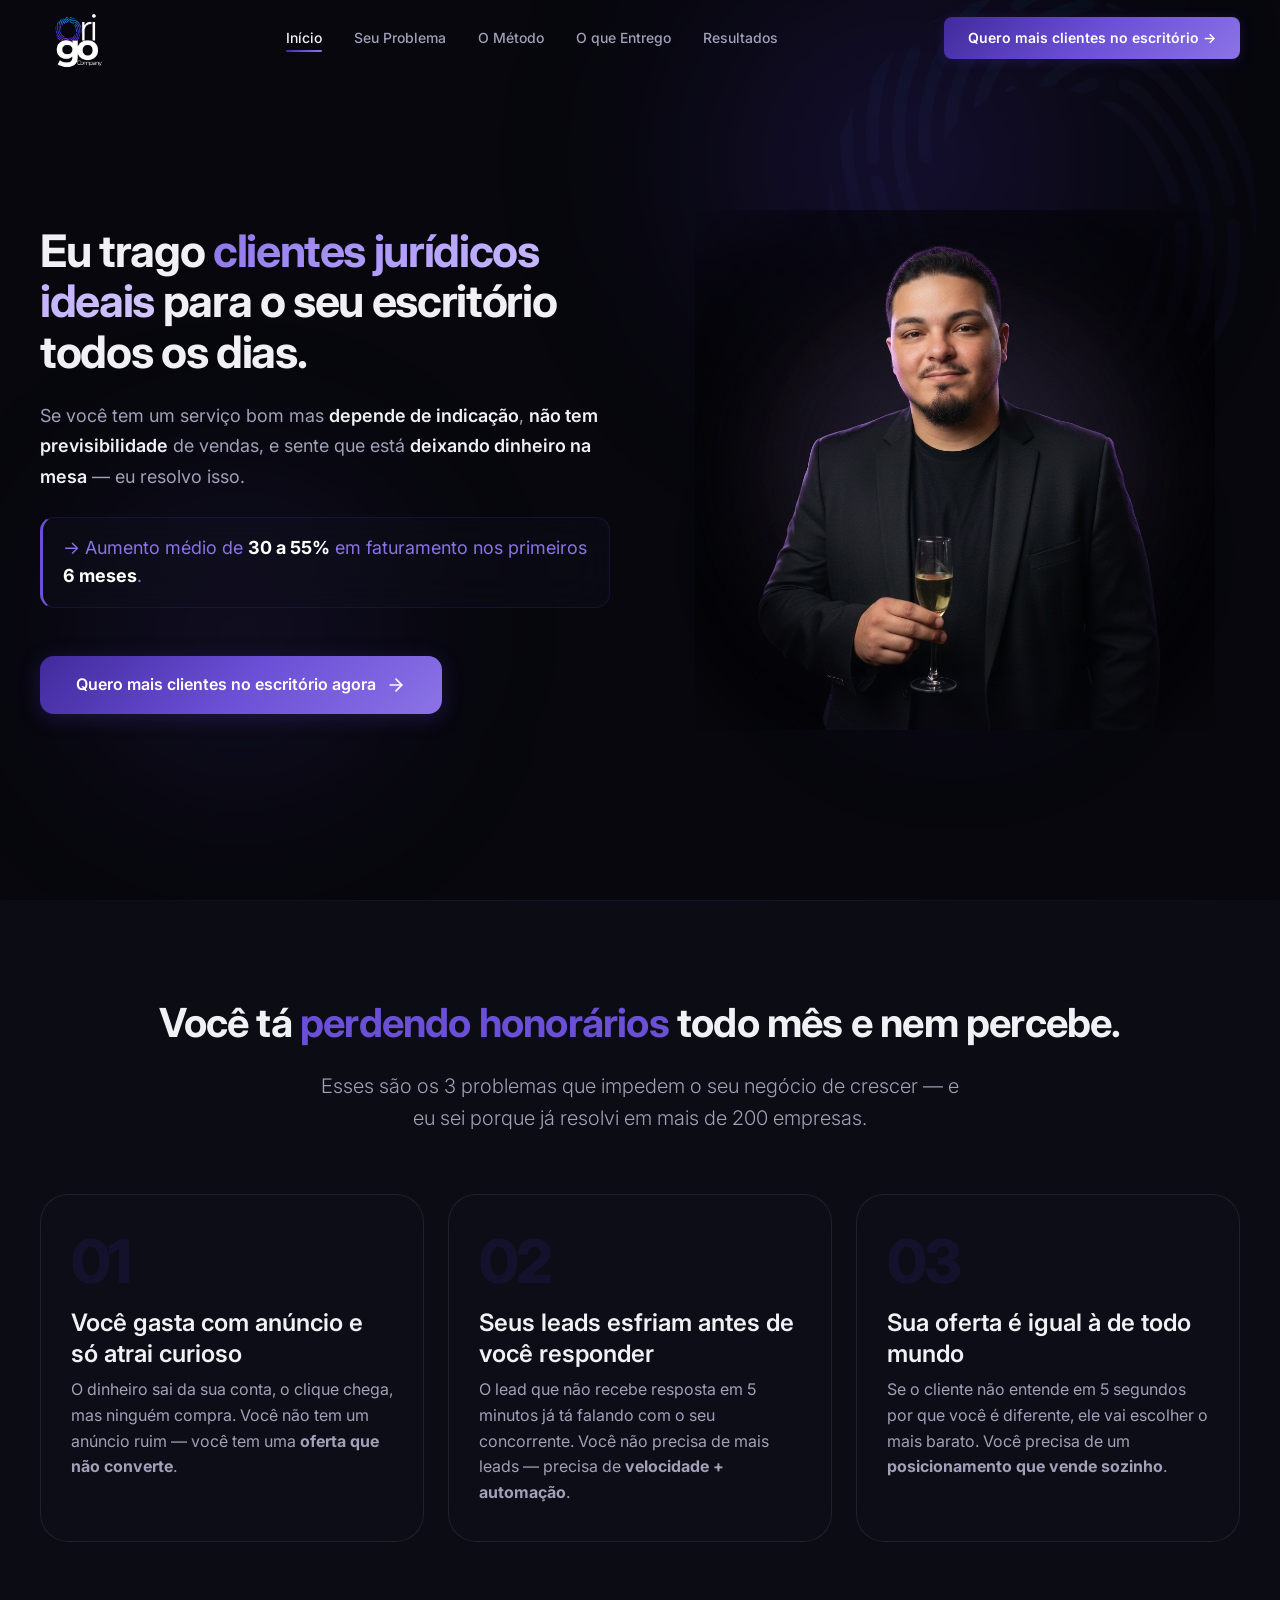
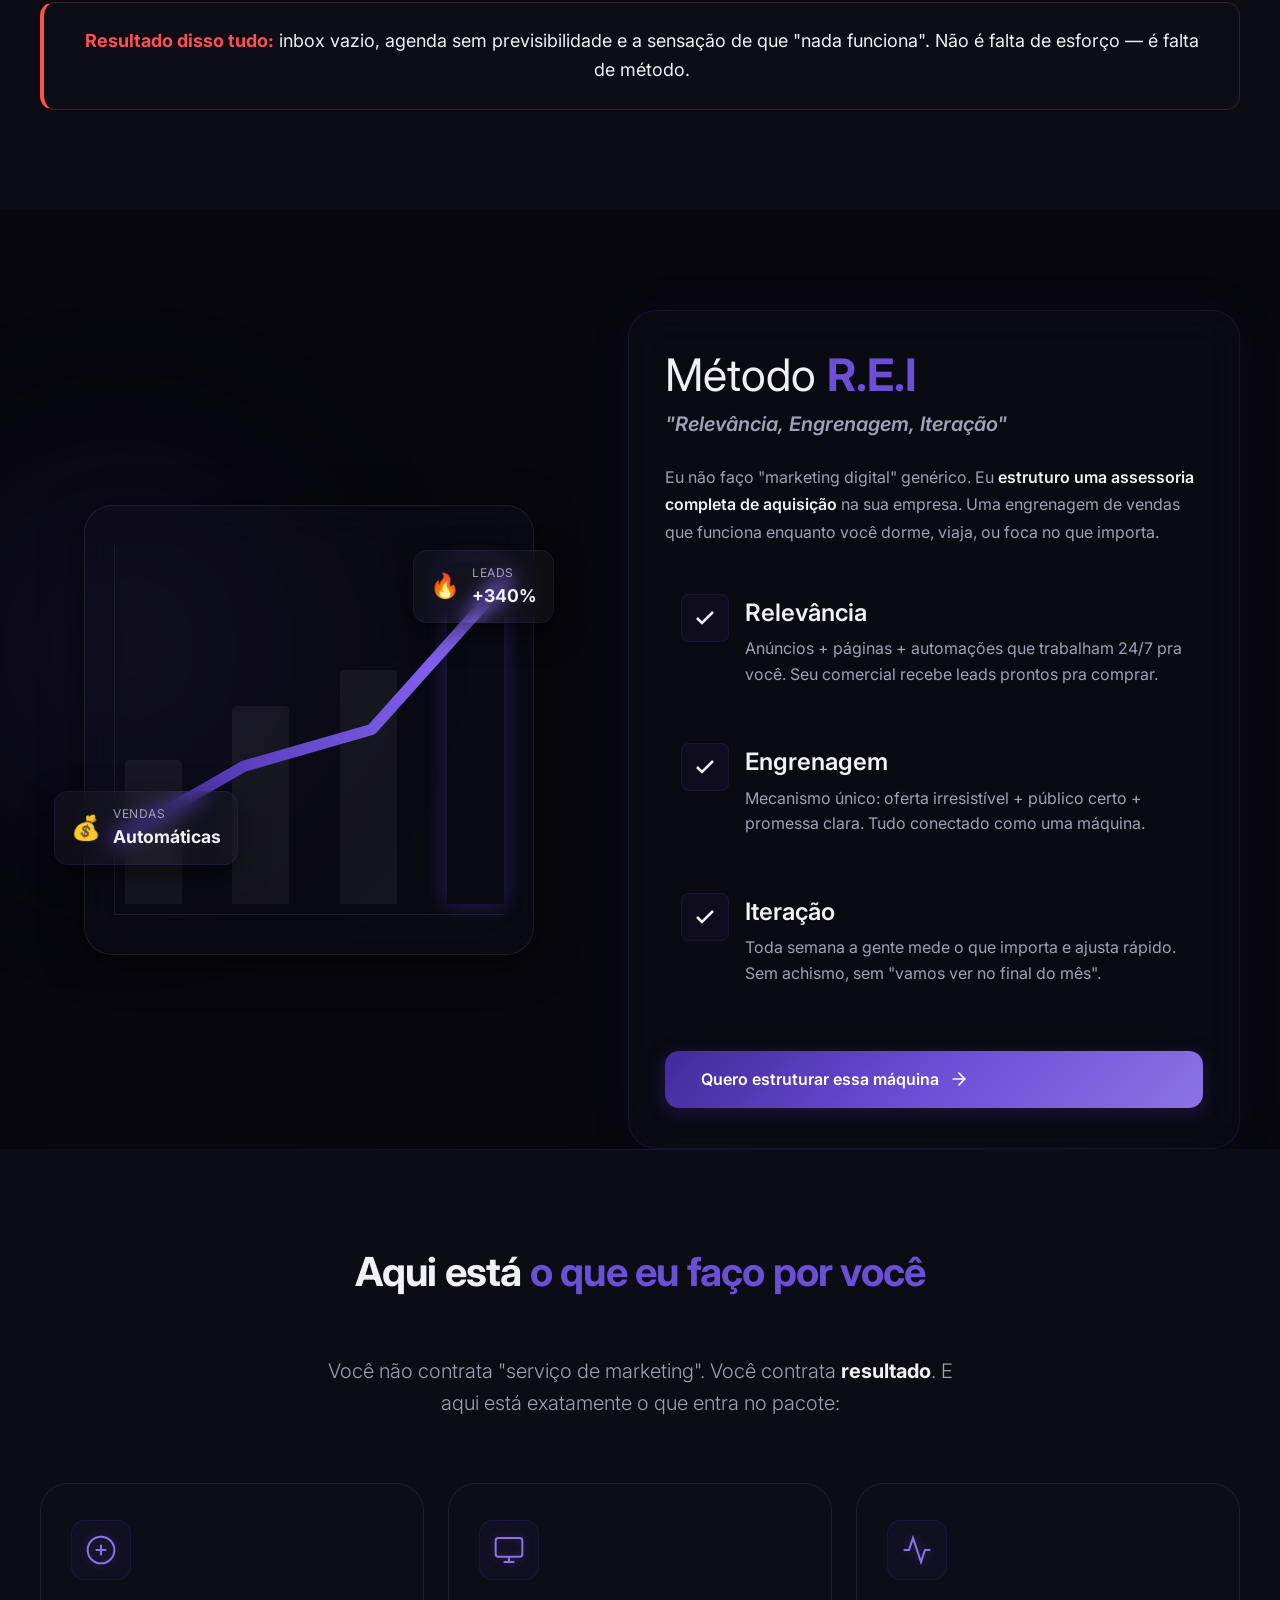
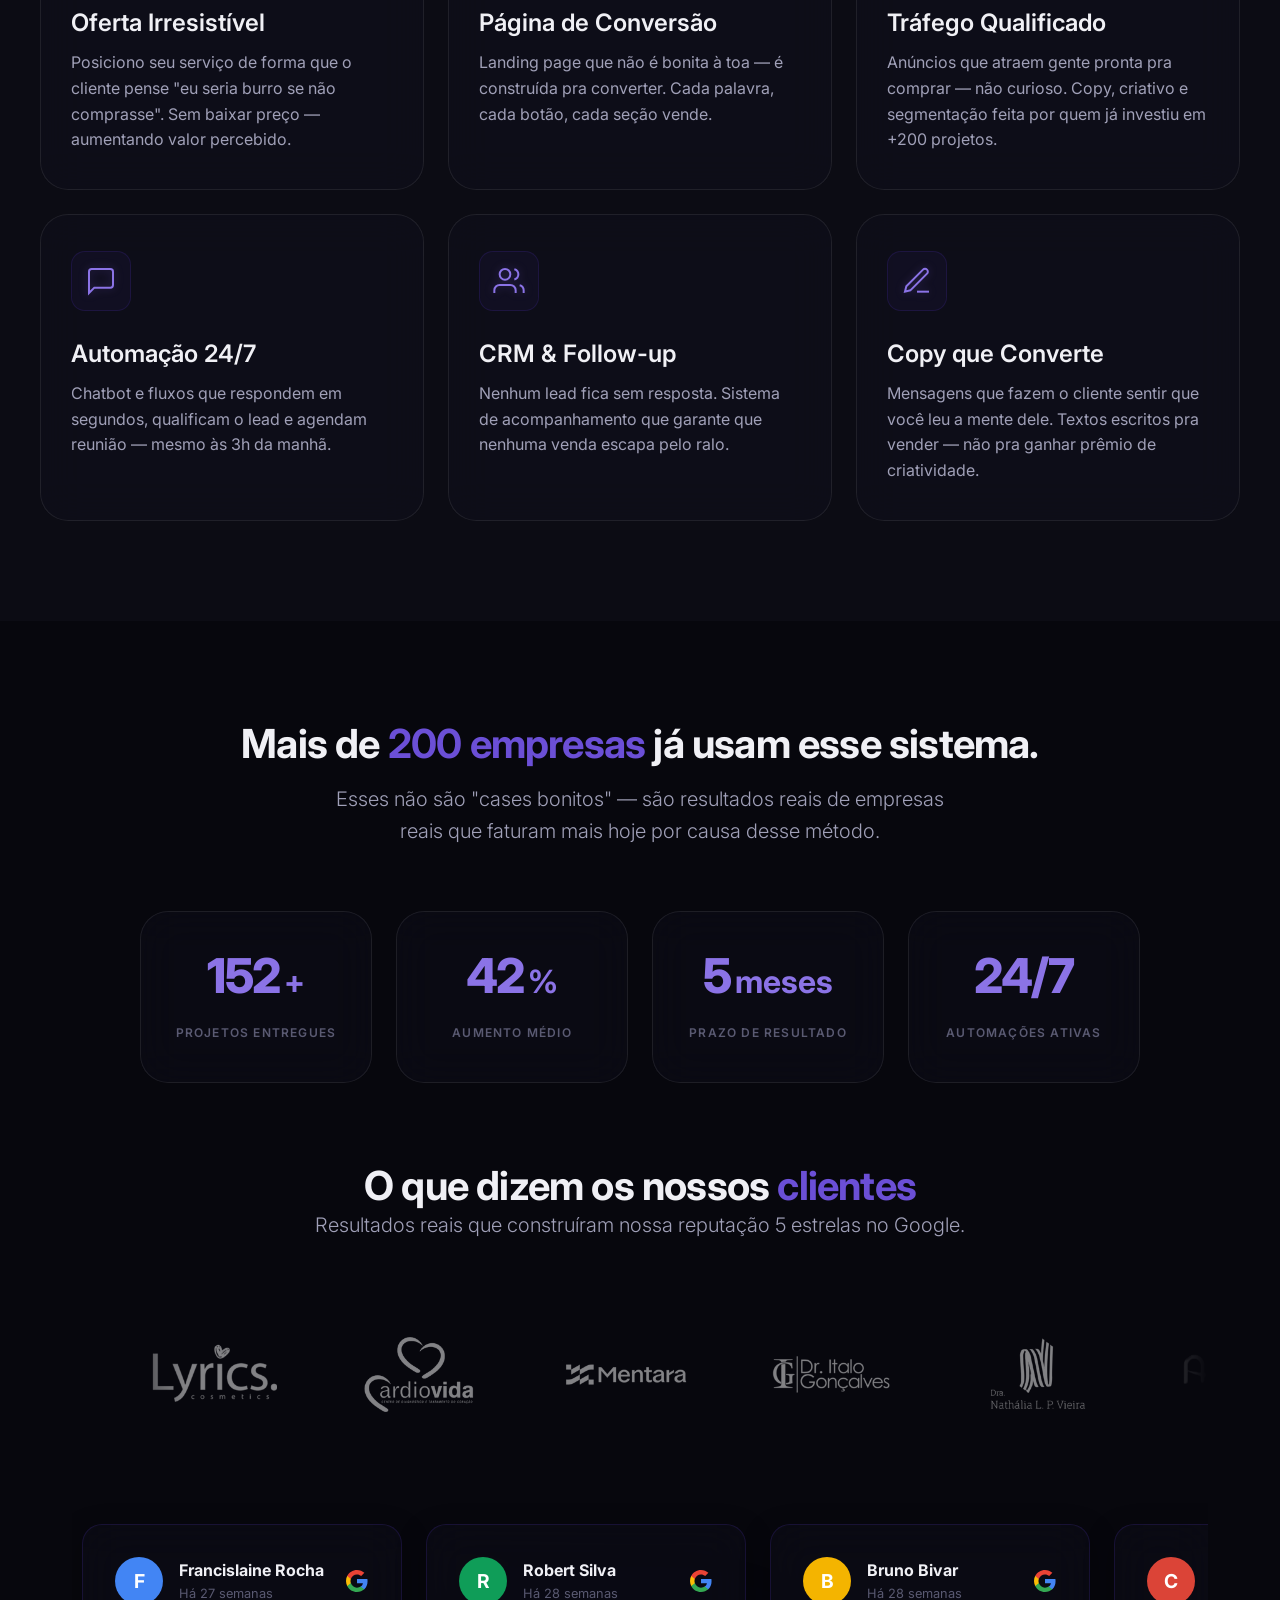
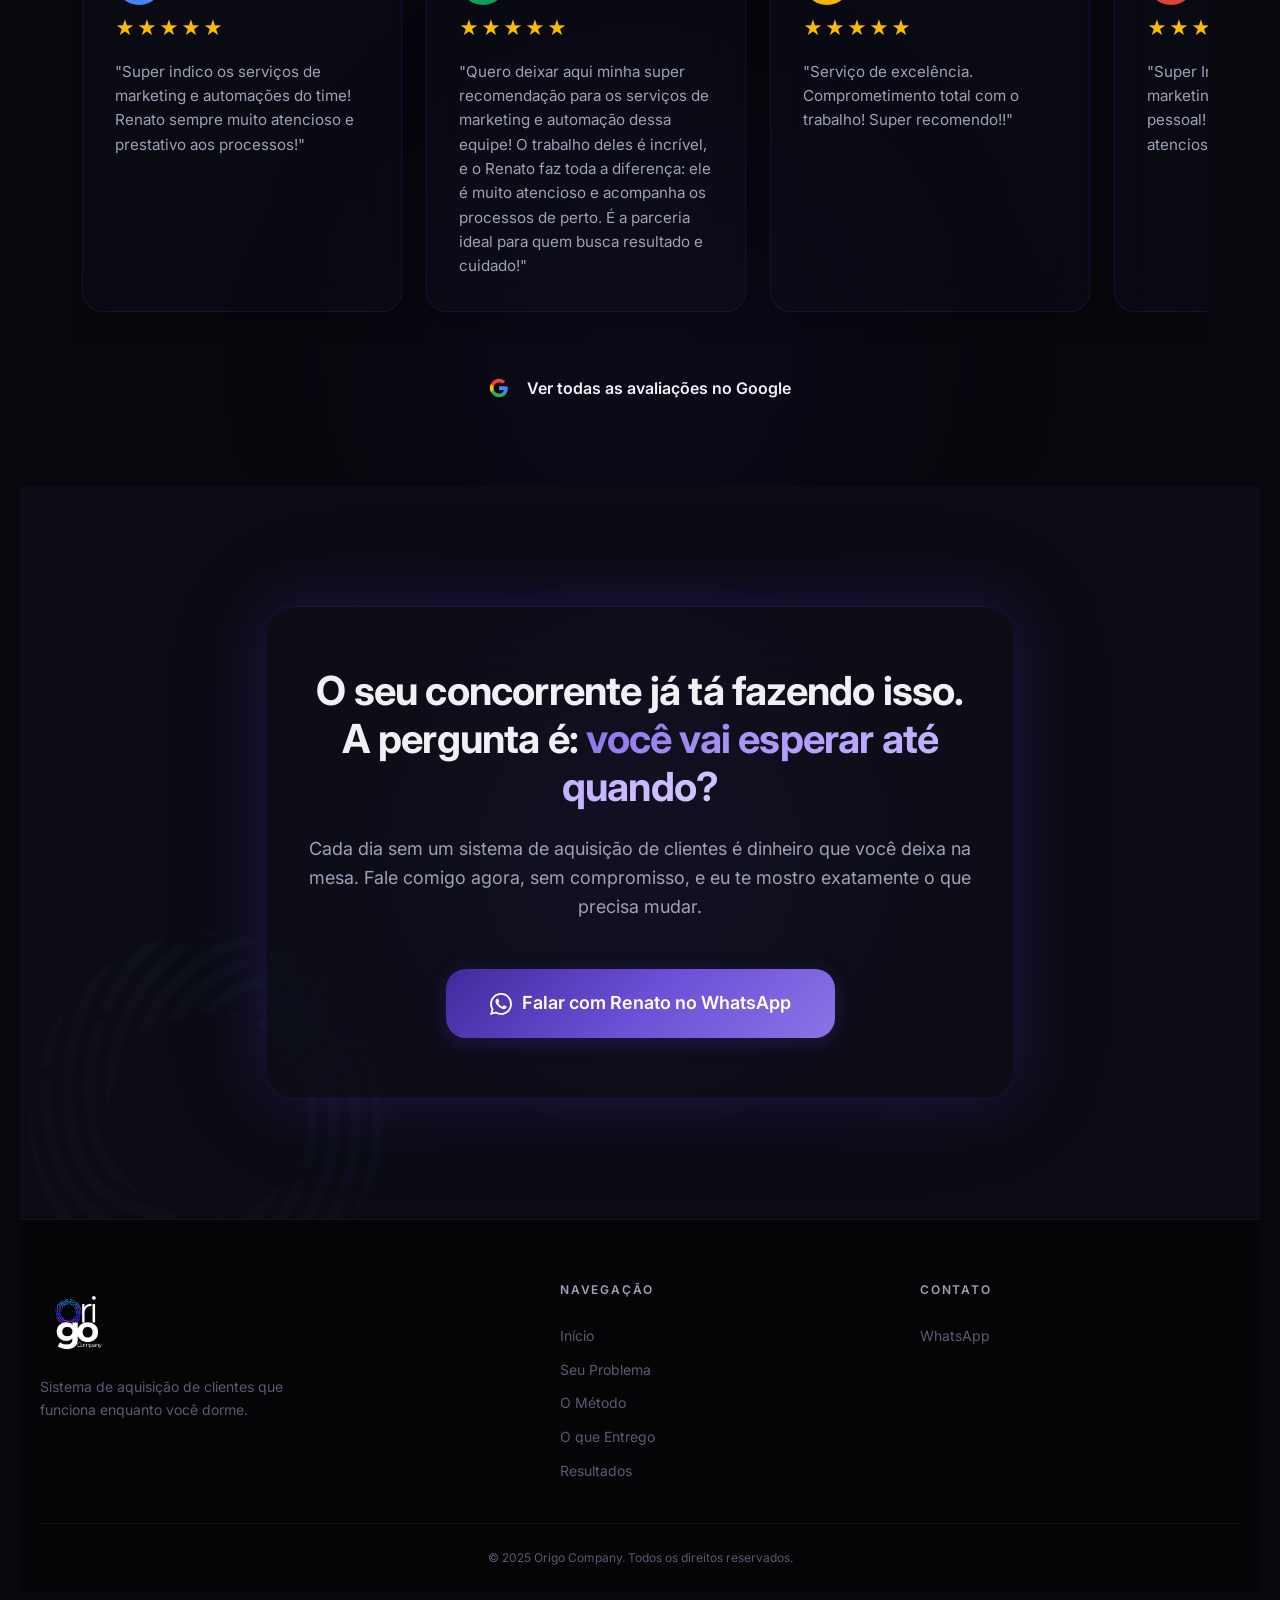
==== commit 14b12b9f: "fix: Restore proper UTF-8 encoding across all HTML pages" ====
--- a/advogados.html
+++ b/advogados.html
@@ -1,18 +1,18 @@
-﻿<!DOCTYPE html>
+<!DOCTYPE html>
 <html lang="pt-BR">
 <head>
   <meta charset="UTF-8">
   <meta name="viewport" content="width=device-width, initial-scale=1.0">
-  <meta name="description" content="Origo Company â€” Sistema de aquisiÃ§Ã£o de clientes que coloca leads qualificados no seu comercial todos os meses. +200 projetos, aumento mÃ©dio de 30 a 55% em 6 meses.">
-  <meta name="keywords" content="marketing digital, aquisiÃ§Ã£o de clientes, vendas, leads qualificados, trÃ¡fego pago, automaÃ§Ã£o de vendas, Origo Company">
+  <meta name="description" content="Origo Company — Sistema de aquisição de clientes que coloca leads qualificados no seu comercial todos os meses. +200 projetos, aumento médio de 30 a 55% em 6 meses.">
+  <meta name="keywords" content="marketing digital, aquisição de clientes, vendas, leads qualificados, tráfego pago, automação de vendas, Origo Company">
   <meta name="author" content="Origo Company">
   <meta name="robots" content="index, follow">
   <meta name="theme-color" content="#07070D">
   <link rel="canonical" href="https://origocompany.com.br/">
 
   <!-- Open Graph -->
-  <meta property="og:title" content="Origo Company â€” Sistema de AquisiÃ§Ã£o de Clientes">
-  <meta property="og:description" content="Mais de 200 empresas jÃ¡ usam nosso mÃ©todo para lotar a agenda comercial. Descubra como.">
+  <meta property="og:title" content="Origo Company — Sistema de Aquisição de Clientes">
+  <meta property="og:description" content="Mais de 200 empresas já usam nosso método para lotar a agenda comercial. Descubra como.">
   <meta property="og:type" content="website">
   <meta property="og:url" content="https://origocompany.com.br/">
   <meta property="og:locale" content="pt_BR">
@@ -20,11 +20,11 @@
 
   <!-- Twitter Card -->
   <meta name="twitter:card" content="summary_large_image">
-  <meta name="twitter:title" content="Origo Company â€” Sistema de AquisiÃ§Ã£o de Clientes">
-  <meta name="twitter:description" content="Mais de 200 empresas jÃ¡ usam nosso mÃ©todo para lotar a agenda comercial.">
+  <meta name="twitter:title" content="Origo Company — Sistema de Aquisição de Clientes">
+  <meta name="twitter:description" content="Mais de 200 empresas já usam nosso método para lotar a agenda comercial.">
   <meta name="twitter:image" content="https://origocompany.com.br/assets/images/logo.png">
 
-  <title>Origo Company â€” Marketing para Advogados</title>
+  <title>Origo Company — Marketing para Advogados</title>
   
   <link rel="preconnect" href="https://fonts.googleapis.com">
   <link rel="preconnect" href="https://fonts.gstatic.com" crossorigin>
@@ -43,7 +43,7 @@
     "url": "https://origocompany.com.br",
     "logo": "https://origocompany.com.br/assets/images/logo.png",
     "image": "https://origocompany.com.br/assets/images/logo.png",
-    "description": "Sistema de aquisiÃ§Ã£o de clientes que coloca leads qualificados no seu comercial todos os meses.",
+    "description": "Sistema de aquisição de clientes que coloca leads qualificados no seu comercial todos os meses.",
     "telephone": "+5581985647633",
     "address": {
       "@type": "PostalAddress",
@@ -64,14 +64,14 @@
         <img src="assets/images/logo.png" alt="Origo Company" class="navbar__logo-img">
       </a>
       <ul class="navbar__menu" id="navMenu">
-        <li><a href="#hero" class="navbar__link">InÃ­cio</a></li>
+        <li><a href="#hero" class="navbar__link">Início</a></li>
         <li><a href="#problemas" class="navbar__link">Seu Problema</a></li>
-        <li><a href="#metodo" class="navbar__link">O MÃ©todo</a></li>
+        <li><a href="#metodo" class="navbar__link">O Método</a></li>
         <li><a href="#entrega" class="navbar__link">O que Entrego</a></li>
         <li><a href="#resultados" class="navbar__link">Resultados</a></li>
       </ul>
       <a href="https://wa.me/5581985647633" target="_blank" rel="noopener noreferrer" class="navbar__cta">
-        Quero fechar mais contratos â†’
+        Quero mais clientes no escritório →
       </a>
       <button class="navbar__toggle" id="navToggle" aria-label="Abrir menu">
         <span></span><span></span><span></span>
@@ -79,7 +79,7 @@
     </div>
   </nav>
 
-  <!-- HERO â€” Hormozi style: specific promise + proof -->
+  <!-- HERO — Hormozi style: specific promise + proof -->
   <section class="hero" id="hero">
     <div class="hero__bg-effects">
       <div class="hero__orb hero__orb--1"></div>
@@ -89,16 +89,16 @@
     <div class="hero__container">
       <div class="hero__content" data-animate="fade-left">
         <h1 class="hero__title">
-          Eu trago <strong class="text-gradient">clientes jurÃ­dicos ideais</strong> para o seu escritÃ³rio.
+          Eu trago <strong class="text-gradient">clientes jurídicos ideais</strong> para o seu escritório todos os dias.
         </h1>
         <p class="hero__description">
-          Se vocÃª tem um serviÃ§o bom mas <strong>depende de indicaÃ§Ã£o</strong>, <strong>nÃ£o tem previsibilidade</strong> de vendas, e sente que estÃ¡ <strong>deixando dinheiro na mesa</strong> â€” eu resolvo isso.
+          Se você tem um serviço bom mas <strong>depende de indicação</strong>, <strong>não tem previsibilidade</strong> de vendas, e sente que está <strong>deixando dinheiro na mesa</strong> — eu resolvo isso.
         </p>
         <p class="hero__proof">
-          â†’ Aumento mÃ©dio de <strong>30 a 55%</strong> em faturamento nos primeiros <strong>6 meses</strong>.
+          → Aumento médio de <strong>30 a 55%</strong> em faturamento nos primeiros <strong>6 meses</strong>.
         </p>
         <a href="https://wa.me/5581985647633" target="_blank" rel="noopener noreferrer" class="btn btn--primary btn--lg" id="hero-cta">
-          Quero fechar mais contratos agora
+          Quero mais clientes no escritório agora
           <svg width="20" height="20" viewBox="0 0 24 24" fill="none" stroke="currentColor" stroke-width="2" stroke-linecap="round" stroke-linejoin="round"><line x1="5" y1="12" x2="19" y2="12"></line><polyline points="12 5 19 12 12 19"></polyline></svg>
         </a>
         </a>
@@ -106,56 +106,56 @@
       <div class="hero__visual" data-animate="fade-right">
         <div class="hero__image-wrapper">
           <div class="hero__image-glow"></div>
-          <img src="assets/images/renato-edited.png" alt="Renato â€” CEO Origo Company" class="hero__photo">
+          <img src="assets/images/renato-edited.png" alt="Renato — CEO Origo Company" class="hero__photo">
         </div>
       </div>
     </div>
   </section>
 
-  <!-- PROBLEMAS â€” Hormozi: agitate the pain -->
+  <!-- PROBLEMAS — Hormozi: agitate the pain -->
   <section class="problems" id="problemas">
     <div class="problems__container">
       <div class="problems__header" data-animate="fade-up">
         <h2 class="section-title">
-          VocÃª tÃ¡ <span class="text-accent">perdendo honorÃ¡rios</span> todo mÃªs e nem percebe.
+          Você tá <span class="text-accent">perdendo honorários</span> todo mês e nem percebe.
         </h2>
         <p class="section-subtitle">
-          Esses sÃ£o os 3 problemas que impedem o seu negÃ³cio de crescer â€” e eu sei porque jÃ¡ resolvi em mais de 200 empresas.
+          Esses são os 3 problemas que impedem o seu negócio de crescer — e eu sei porque já resolvi em mais de 200 empresas.
         </p>
       </div>
       <div class="problems__grid">
         <div class="problem-card" data-animate="fade-up" data-delay="100">
           <div class="problem-card__number">01</div>
           <div class="problem-card__content">
-            <h3 class="problem-card__title">VocÃª gasta com anÃºncio e sÃ³ atrai curioso</h3>
-            <p class="problem-card__desc">O dinheiro sai da sua conta, o clique chega, mas ninguÃ©m compra. VocÃª nÃ£o tem um anÃºncio ruim â€” vocÃª tem uma <strong>oferta que nÃ£o converte</strong>.</p>
+            <h3 class="problem-card__title">Você gasta com anúncio e só atrai curioso</h3>
+            <p class="problem-card__desc">O dinheiro sai da sua conta, o clique chega, mas ninguém compra. Você não tem um anúncio ruim — você tem uma <strong>oferta que não converte</strong>.</p>
           </div>
           <div class="problem-card__glow"></div>
         </div>
         <div class="problem-card" data-animate="fade-up" data-delay="200">
           <div class="problem-card__number">02</div>
           <div class="problem-card__content">
-            <h3 class="problem-card__title">Seus leads esfriam antes de vocÃª responder</h3>
-            <p class="problem-card__desc">O lead que nÃ£o recebe resposta em 5 minutos jÃ¡ tÃ¡ falando com o seu concorrente. VocÃª nÃ£o precisa de mais leads â€” precisa de <strong>velocidade + automaÃ§Ã£o</strong>.</p>
+            <h3 class="problem-card__title">Seus leads esfriam antes de você responder</h3>
+            <p class="problem-card__desc">O lead que não recebe resposta em 5 minutos já tá falando com o seu concorrente. Você não precisa de mais leads — precisa de <strong>velocidade + automação</strong>.</p>
           </div>
           <div class="problem-card__glow"></div>
         </div>
         <div class="problem-card" data-animate="fade-up" data-delay="300">
           <div class="problem-card__number">03</div>
           <div class="problem-card__content">
-            <h3 class="problem-card__title">Sua oferta Ã© igual Ã  de todo mundo</h3>
-            <p class="problem-card__desc">Se o cliente nÃ£o entende em 5 segundos por que vocÃª Ã© diferente, ele vai escolher o mais barato. VocÃª precisa de um <strong>posicionamento que vende sozinho</strong>.</p>
+            <h3 class="problem-card__title">Sua oferta é igual à de todo mundo</h3>
+            <p class="problem-card__desc">Se o cliente não entende em 5 segundos por que você é diferente, ele vai escolher o mais barato. Você precisa de um <strong>posicionamento que vende sozinho</strong>.</p>
           </div>
           <div class="problem-card__glow"></div>
         </div>
       </div>
       <div class="problems__result" data-animate="fade-up">
-        <p><strong>Resultado disso tudo:</strong> inbox vazio, agenda sem previsibilidade e a sensaÃ§Ã£o de que "nada funciona". NÃ£o Ã© falta de esforÃ§o â€” Ã© falta de mÃ©todo.</p>
+        <p><strong>Resultado disso tudo:</strong> inbox vazio, agenda sem previsibilidade e a sensação de que "nada funciona". Não é falta de esforço — é falta de método.</p>
       </div>
     </div>
   </section>
 
-  <!-- MÃ‰TODO R.E.I â€” Hormozi: show the mechanism -->
+  <!-- MÉTODO R.E.I — Hormozi: show the mechanism -->
   <section class="method" id="metodo">
     <div class="method__bg-effects">
       <div class="method__orb"></div>
@@ -185,17 +185,17 @@
           </div>
           
           <div class="method__graphic-card method__graphic-card--1">
-            <div class="mg-icon">ðŸ”¥</div>
+            <div class="mg-icon">🔥</div>
             <div class="mg-info">
               <span class="mg-title">Leads</span>
               <span class="mg-value">+340%</span>
             </div>
           </div>
           <div class="method__graphic-card method__graphic-card--2">
-            <div class="mg-icon">ðŸ’°</div>
+            <div class="mg-icon">💰</div>
             <div class="mg-info">
               <span class="mg-title">Vendas</span>
-              <span class="mg-value">AutomÃ¡ticas</span>
+              <span class="mg-value">Automáticas</span>
             </div>
           </div>
           
@@ -203,11 +203,11 @@
       </div>
       <div class="method__right" data-animate="fade-right">
         <h2 class="method__title">
-          MÃ©todo <span class="text-accent">R.E.I</span>
+          Método <span class="text-accent">R.E.I</span>
         </h2>
-        <p class="method__subtitle">"RelevÃ¢ncia, Engrenagem, IteraÃ§Ã£o"</p>
+        <p class="method__subtitle">"Relevância, Engrenagem, Iteração"</p>
         <p class="method__desc">
-          Eu nÃ£o faÃ§o "marketing digital" genÃ©rico. Eu <strong>estruturo uma assessoria completa de aquisiÃ§Ã£o</strong> na sua empresa. Uma engrenagem de vendas que funciona enquanto vocÃª dorme, viaja, ou foca no que importa.
+          Eu não faço "marketing digital" genérico. Eu <strong>estruturo uma assessoria completa de aquisição</strong> na sua empresa. Uma engrenagem de vendas que funciona enquanto você dorme, viaja, ou foca no que importa.
         </p>
         <div class="method__items">
           <div class="method__item">
@@ -215,8 +215,8 @@
               <svg width="24" height="24" viewBox="0 0 24 24" fill="none" stroke="currentColor" stroke-width="2.5"><polyline points="20 6 9 17 4 12"></polyline></svg>
             </div>
             <div class="method__item-content">
-              <h3>RelevÃ¢ncia</h3>
-              <p>AnÃºncios + pÃ¡ginas + automaÃ§Ãµes que trabalham 24/7 pra vocÃª. Seu comercial recebe leads prontos pra comprar.</p>
+              <h3>Relevância</h3>
+              <p>Anúncios + páginas + automações que trabalham 24/7 pra você. Seu comercial recebe leads prontos pra comprar.</p>
             </div>
           </div>
           <div class="method__item">
@@ -225,7 +225,7 @@
             </div>
             <div class="method__item-content">
               <h3>Engrenagem</h3>
-              <p>Mecanismo Ãºnico: oferta irresistÃ­vel + pÃºblico certo + promessa clara. Tudo conectado como uma mÃ¡quina.</p>
+              <p>Mecanismo único: oferta irresistível + público certo + promessa clara. Tudo conectado como uma máquina.</p>
             </div>
           </div>
           <div class="method__item">
@@ -233,56 +233,56 @@
               <svg width="24" height="24" viewBox="0 0 24 24" fill="none" stroke="currentColor" stroke-width="2.5"><polyline points="20 6 9 17 4 12"></polyline></svg>
             </div>
             <div class="method__item-content">
-              <h3>IteraÃ§Ã£o</h3>
-              <p>Toda semana a gente mede o que importa e ajusta rÃ¡pido. Sem achismo, sem "vamos ver no final do mÃªs".</p>
+              <h3>Iteração</h3>
+              <p>Toda semana a gente mede o que importa e ajusta rápido. Sem achismo, sem "vamos ver no final do mês".</p>
             </div>
           </div>
         </div>
         <a href="https://wa.me/5581985647633" target="_blank" rel="noopener noreferrer" class="btn btn--primary btn--lg">
-          Quero estruturar essa mÃ¡quina
+          Quero estruturar essa máquina
           <svg width="20" height="20" viewBox="0 0 24 24" fill="none" stroke="currentColor" stroke-width="2" stroke-linecap="round" stroke-linejoin="round"><line x1="5" y1="12" x2="19" y2="12"></line><polyline points="12 5 19 12 12 19"></polyline></svg>
         </a>
       </div>
     </div>
   </section>
 
-  <!-- ENTREGA â€” Hormozi value stack -->
+  <!-- ENTREGA — Hormozi value stack -->
   <section class="services" id="entrega">
     <div class="services__container">
       <h2 class="section-title" data-animate="fade-up" style="text-align:center;">
-        Aqui estÃ¡ <span class="text-accent">o que eu faÃ§o por vocÃª</span>
+        Aqui está <span class="text-accent">o que eu faço por você</span>
       </h2>
       <p class="section-subtitle" data-animate="fade-up" style="text-align:center; margin: 0 auto var(--space-3xl);">
-        VocÃª nÃ£o contrata "serviÃ§o de marketing". VocÃª contrata <strong>resultado</strong>. E aqui estÃ¡ exatamente o que entra no pacote:
+        Você não contrata "serviço de marketing". Você contrata <strong>resultado</strong>. E aqui está exatamente o que entra no pacote:
       </p>
       <div class="services__grid">
         <div class="service-card" data-animate="fade-up" data-delay="100">
           <div class="service-card__icon">
             <svg width="32" height="32" viewBox="0 0 24 24" fill="none" stroke="currentColor" stroke-width="1.5"><circle cx="12" cy="12" r="10"></circle><line x1="12" y1="8" x2="12" y2="16"></line><line x1="8" y1="12" x2="16" y2="12"></line></svg>
           </div>
-          <h3 class="service-card__title">Oferta IrresistÃ­vel</h3>
-          <p class="service-card__desc">Posiciono seu serviÃ§o de forma que o cliente pense "eu seria burro se nÃ£o comprasse". Sem baixar preÃ§o â€” aumentando valor percebido.</p>
+          <h3 class="service-card__title">Oferta Irresistível</h3>
+          <p class="service-card__desc">Posiciono seu serviço de forma que o cliente pense "eu seria burro se não comprasse". Sem baixar preço — aumentando valor percebido.</p>
         </div>
         <div class="service-card" data-animate="fade-up" data-delay="200">
           <div class="service-card__icon">
             <svg width="32" height="32" viewBox="0 0 24 24" fill="none" stroke="currentColor" stroke-width="1.5"><rect x="2" y="3" width="20" height="14" rx="2" ry="2"></rect><line x1="8" y1="21" x2="16" y2="21"></line><line x1="12" y1="17" x2="12" y2="21"></line></svg>
           </div>
-          <h3 class="service-card__title">PÃ¡gina de ConversÃ£o</h3>
-          <p class="service-card__desc">Landing page que nÃ£o Ã© bonita Ã  toa â€” Ã© construÃ­da pra converter. Cada palavra, cada botÃ£o, cada seÃ§Ã£o vende.</p>
+          <h3 class="service-card__title">Página de Conversão</h3>
+          <p class="service-card__desc">Landing page que não é bonita à toa — é construída pra converter. Cada palavra, cada botão, cada seção vende.</p>
         </div>
         <div class="service-card" data-animate="fade-up" data-delay="300">
           <div class="service-card__icon">
             <svg width="32" height="32" viewBox="0 0 24 24" fill="none" stroke="currentColor" stroke-width="1.5"><polyline points="22 12 18 12 15 21 9 3 6 12 2 12"></polyline></svg>
           </div>
-          <h3 class="service-card__title">TrÃ¡fego Qualificado</h3>
-          <p class="service-card__desc">AnÃºncios que atraem gente pronta pra comprar â€” nÃ£o curioso. Copy, criativo e segmentaÃ§Ã£o feita por quem jÃ¡ investiu em +200 projetos.</p>
+          <h3 class="service-card__title">Tráfego Qualificado</h3>
+          <p class="service-card__desc">Anúncios que atraem gente pronta pra comprar — não curioso. Copy, criativo e segmentação feita por quem já investiu em +200 projetos.</p>
         </div>
         <div class="service-card" data-animate="fade-up" data-delay="400">
           <div class="service-card__icon">
             <svg width="32" height="32" viewBox="0 0 24 24" fill="none" stroke="currentColor" stroke-width="1.5"><path d="M21 15a2 2 0 0 1-2 2H7l-4 4V5a2 2 0 0 1 2-2h14a2 2 0 0 1 2 2z"></path></svg>
           </div>
-          <h3 class="service-card__title">AutomaÃ§Ã£o 24/7</h3>
-          <p class="service-card__desc">Chatbot e fluxos que respondem em segundos, qualificam o lead e agendam reuniÃ£o â€” mesmo Ã s 3h da manhÃ£.</p>
+          <h3 class="service-card__title">Automação 24/7</h3>
+          <p class="service-card__desc">Chatbot e fluxos que respondem em segundos, qualificam o lead e agendam reunião — mesmo às 3h da manhã.</p>
         </div>
         <div class="service-card" data-animate="fade-up" data-delay="500">
           <div class="service-card__icon">
@@ -296,7 +296,7 @@
             <svg width="32" height="32" viewBox="0 0 24 24" fill="none" stroke="currentColor" stroke-width="1.5"><path d="M12 20h9"></path><path d="M16.5 3.5a2.121 2.121 0 0 1 3 3L7 19l-4 1 1-4L16.5 3.5z"></path></svg>
           </div>
           <h3 class="service-card__title">Copy que Converte</h3>
-          <p class="service-card__desc">Mensagens que fazem o cliente sentir que vocÃª leu a mente dele. Textos escritos pra vender â€” nÃ£o pra ganhar prÃªmio de criatividade.</p>
+          <p class="service-card__desc">Mensagens que fazem o cliente sentir que você leu a mente dele. Textos escritos pra vender — não pra ganhar prêmio de criatividade.</p>
         </div>
       </div>
     </div>
@@ -309,10 +309,10 @@
     </div>
     <div class="results__container">
       <h2 class="section-title" data-animate="fade-up" style="text-align:center;">
-        Mais de <span class="text-accent">200 empresas</span> jÃ¡ usam esse sistema.
+        Mais de <span class="text-accent">200 empresas</span> já usam esse sistema.
       </h2>
       <p class="section-subtitle" data-animate="fade-up" style="text-align:center; margin: 0 auto var(--space-3xl);">
-        Esses nÃ£o sÃ£o "cases bonitos" â€” sÃ£o resultados reais de empresas reais que faturam mais hoje por causa desse mÃ©todo.
+        Esses não são "cases bonitos" — são resultados reais de empresas reais que faturam mais hoje por causa desse método.
       </p>
       <div class="results__stats" data-animate="fade-up">
         <div class="stat-card">
@@ -323,7 +323,7 @@
         <div class="stat-card">
           <div class="stat-card__number" data-count="55">0</div>
           <div class="stat-card__plus">%</div>
-          <div class="stat-card__label">Aumento MÃ©dio</div>
+          <div class="stat-card__label">Aumento Médio</div>
         </div>
         <div class="stat-card">
           <div class="stat-card__number" data-count="6">0</div>
@@ -333,18 +333,18 @@
         <div class="stat-card">
           <div class="stat-card__number">24/7</div>
           <div class="stat-card__plus"></div>
-          <div class="stat-card__label">AutomaÃ§Ãµes Ativas</div>
-        </div>
-      </div>
-    </div>
-  <!-- AVALIAÃ‡Ã•ES / REVIEWS -->
+          <div class="stat-card__label">Automações Ativas</div>
+        </div>
+      </div>
+    </div>
+  <!-- AVALIAÇÕES / REVIEWS -->
   <section class="reviews" id="avaliacoes">
     <div class="reviews__container">
       <h2 class="section-title" data-animate="fade-up" style="text-align:center;">
         O que dizem os nossos <span class="text-accent">clientes</span>
       </h2>
       <p class="section-subtitle" data-animate="fade-up" style="text-align:center; margin: 0 auto var(--space-3xl);">
-        Resultados reais que construÃ­ram nossa reputaÃ§Ã£o 5 estrelas no Google.
+        Resultados reais que construíram nossa reputação 5 estrelas no Google.
       </p>
 
       <!-- MARQUEE DE CLIENTES -->
@@ -393,15 +393,15 @@
             <div class="review-card__avatar" style="background:#4285F4">F</div>
             <div class="review-card__meta">
               <span class="review-card__name">Francislaine Rocha</span>
-              <span class="review-card__date">HÃ¡ 27 semanas</span>
+              <span class="review-card__date">Há 27 semanas</span>
             </div>
             <svg class="review-card__google" viewBox="0 0 24 24" width="24" height="24"><path fill="#4285F4" d="M22.56 12.25c0-.78-.07-1.53-.2-2.25H12v4.26h5.92c-.26 1.37-1.04 2.53-2.21 3.31v2.77h3.57c2.08-1.92 3.28-4.74 3.28-8.09z"/><path fill="#34A853" d="M12 23c2.97 0 5.46-.98 7.28-2.66l-3.57-2.77c-.98.66-2.23 1.06-3.71 1.06-2.86 0-5.29-1.93-6.16-4.53H2.18v2.84C3.99 20.53 7.7 23 12 23z"/><path fill="#FBBC05" d="M5.84 14.09c-.22-.66-.35-1.36-.35-2.09s.13-1.43.35-2.09V7.07H2.18C1.43 8.55 1 10.22 1 12s.43 3.45 1.18 4.93l2.85-2.22.81-.62z"/><path fill="#EA4335" d="M12 5.38c1.62 0 3.06.56 4.21 1.64l3.15-3.15C17.45 2.09 14.97 1 12 1 7.7 1 3.99 3.47 2.18 7.07l3.66 2.84c.87-2.6 3.3-4.53 6.16-4.53z"/></svg>
           </div>
           <div class="review-card__stars">
-            â˜…â˜…â˜…â˜…â˜…
+            ★★★★★
           </div>
           <p class="review-card__text">
-            "Super indico os serviÃ§os de marketing e automaÃ§Ãµes do time! Renato sempre muito atencioso e prestativo aos processos!"
+            "Super indico os serviços de marketing e automações do time! Renato sempre muito atencioso e prestativo aos processos!"
           </p>
         </div>
         
@@ -411,15 +411,15 @@
             <div class="review-card__avatar" style="background:#0F9D58">R</div>
             <div class="review-card__meta">
               <span class="review-card__name">Robert Silva</span>
-              <span class="review-card__date">HÃ¡ 28 semanas</span>
+              <span class="review-card__date">Há 28 semanas</span>
             </div>
             <svg class="review-card__google" viewBox="0 0 24 24" width="24" height="24"><path fill="#4285F4" d="M22.56 12.25c0-.78-.07-1.53-.2-2.25H12v4.26h5.92c-.26 1.37-1.04 2.53-2.21 3.31v2.77h3.57c2.08-1.92 3.28-4.74 3.28-8.09z"/><path fill="#34A853" d="M12 23c2.97 0 5.46-.98 7.28-2.66l-3.57-2.77c-.98.66-2.23 1.06-3.71 1.06-2.86 0-5.29-1.93-6.16-4.53H2.18v2.84C3.99 20.53 7.7 23 12 23z"/><path fill="#FBBC05" d="M5.84 14.09c-.22-.66-.35-1.36-.35-2.09s.13-1.43.35-2.09V7.07H2.18C1.43 8.55 1 10.22 1 12s.43 3.45 1.18 4.93l2.85-2.22.81-.62z"/><path fill="#EA4335" d="M12 5.38c1.62 0 3.06.56 4.21 1.64l3.15-3.15C17.45 2.09 14.97 1 12 1 7.7 1 3.99 3.47 2.18 7.07l3.66 2.84c.87-2.6 3.3-4.53 6.16-4.53z"/></svg>
           </div>
           <div class="review-card__stars">
-            â˜…â˜…â˜…â˜…â˜…
+            ★★★★★
           </div>
           <p class="review-card__text">
-            "Quero deixar aqui minha super recomendaÃ§Ã£o para os serviÃ§os de marketing e automaÃ§Ã£o dessa equipe! O trabalho deles Ã© incrÃ­vel, e o Renato faz toda a diferenÃ§a: ele Ã© muito atencioso e acompanha os processos de perto. Ã‰ a parceria ideal para quem busca resultado e cuidado!"
+            "Quero deixar aqui minha super recomendação para os serviços de marketing e automação dessa equipe! O trabalho deles é incrível, e o Renato faz toda a diferença: ele é muito atencioso e acompanha os processos de perto. É a parceria ideal para quem busca resultado e cuidado!"
           </p>
         </div>
 
@@ -429,15 +429,15 @@
             <div class="review-card__avatar" style="background:#F4B400">B</div>
             <div class="review-card__meta">
               <span class="review-card__name">Bruno Bivar</span>
-              <span class="review-card__date">HÃ¡ 28 semanas</span>
+              <span class="review-card__date">Há 28 semanas</span>
             </div>
             <svg class="review-card__google" viewBox="0 0 24 24" width="24" height="24"><path fill="#4285F4" d="M22.56 12.25c0-.78-.07-1.53-.2-2.25H12v4.26h5.92c-.26 1.37-1.04 2.53-2.21 3.31v2.77h3.57c2.08-1.92 3.28-4.74 3.28-8.09z"/><path fill="#34A853" d="M12 23c2.97 0 5.46-.98 7.28-2.66l-3.57-2.77c-.98.66-2.23 1.06-3.71 1.06-2.86 0-5.29-1.93-6.16-4.53H2.18v2.84C3.99 20.53 7.7 23 12 23z"/><path fill="#FBBC05" d="M5.84 14.09c-.22-.66-.35-1.36-.35-2.09s.13-1.43.35-2.09V7.07H2.18C1.43 8.55 1 10.22 1 12s.43 3.45 1.18 4.93l2.85-2.22.81-.62z"/><path fill="#EA4335" d="M12 5.38c1.62 0 3.06.56 4.21 1.64l3.15-3.15C17.45 2.09 14.97 1 12 1 7.7 1 3.99 3.47 2.18 7.07l3.66 2.84c.87-2.6 3.3-4.53 6.16-4.53z"/></svg>
           </div>
           <div class="review-card__stars">
-            â˜…â˜…â˜…â˜…â˜…
+            ★★★★★
           </div>
           <p class="review-card__text">
-            "ServiÃ§o de excelÃªncia. Comprometimento total com o trabalho! Super recomendo!!"
+            "Serviço de excelência. Comprometimento total com o trabalho! Super recomendo!!"
           </p>
         </div>
 
@@ -447,15 +447,15 @@
             <div class="review-card__avatar" style="background:#DB4437">C</div>
             <div class="review-card__meta">
               <span class="review-card__name">Caio Ribas</span>
-              <span class="review-card__date">HÃ¡ 28 semanas</span>
+              <span class="review-card__date">Há 28 semanas</span>
             </div>
             <svg class="review-card__google" viewBox="0 0 24 24" width="24" height="24"><path fill="#4285F4" d="M22.56 12.25c0-.78-.07-1.53-.2-2.25H12v4.26h5.92c-.26 1.37-1.04 2.53-2.21 3.31v2.77h3.57c2.08-1.92 3.28-4.74 3.28-8.09z"/><path fill="#34A853" d="M12 23c2.97 0 5.46-.98 7.28-2.66l-3.57-2.77c-.98.66-2.23 1.06-3.71 1.06-2.86 0-5.29-1.93-6.16-4.53H2.18v2.84C3.99 20.53 7.7 23 12 23z"/><path fill="#FBBC05" d="M5.84 14.09c-.22-.66-.35-1.36-.35-2.09s.13-1.43.35-2.09V7.07H2.18C1.43 8.55 1 10.22 1 12s.43 3.45 1.18 4.93l2.85-2.22.81-.62z"/><path fill="#EA4335" d="M12 5.38c1.62 0 3.06.56 4.21 1.64l3.15-3.15C17.45 2.09 14.97 1 12 1 7.7 1 3.99 3.47 2.18 7.07l3.66 2.84c.87-2.6 3.3-4.53 6.16-4.53z"/></svg>
           </div>
           <div class="review-card__stars">
-            â˜…â˜…â˜…â˜…â˜…
+            ★★★★★
           </div>
           <p class="review-card__text">
-            "Super Indico os serviÃ§os de marketing e automaÃ§Ãµes do pessoal! Renato sempre muito atencioso aos processos!"
+            "Super Indico os serviços de marketing e automações do pessoal! Renato sempre muito atencioso aos processos!"
           </p>
         </div>
       </div>
@@ -463,22 +463,22 @@
       <div class="reviews__action" data-animate="fade-up">
         <a href="https://g.page/r/CS9shM6BSzsdEAI/review" target="_blank" rel="noopener noreferrer" class="btn btn--outline">
           <svg viewBox="0 0 24 24" width="20" height="20" style="margin-right: 8px;"><path fill="#4285F4" d="M22.56 12.25c0-.78-.07-1.53-.2-2.25H12v4.26h5.92c-.26 1.37-1.04 2.53-2.21 3.31v2.77h3.57c2.08-1.92 3.28-4.74 3.28-8.09z"/><path fill="#34A853" d="M12 23c2.97 0 5.46-.98 7.28-2.66l-3.57-2.77c-.98.66-2.23 1.06-3.71 1.06-2.86 0-5.29-1.93-6.16-4.53H2.18v2.84C3.99 20.53 7.7 23 12 23z"/><path fill="#FBBC05" d="M5.84 14.09c-.22-.66-.35-1.36-.35-2.09s.13-1.43.35-2.09V7.07H2.18C1.43 8.55 1 10.22 1 12s.43 3.45 1.18 4.93l2.85-2.22.81-.62z"/><path fill="#EA4335" d="M12 5.38c1.62 0 3.06.56 4.21 1.64l3.15-3.15C17.45 2.09 14.97 1 12 1 7.7 1 3.99 3.47 2.18 7.07l3.66 2.84c.87-2.6 3.3-4.53 6.16-4.53z"/></svg>
-          Ver todas as avaliaÃ§Ãµes no Google
+          Ver todas as avaliações no Google
         </a>
       </div>
     </div>
   </section>
 
-  <!-- CTA FINAL â€” Hormozi urgency -->
+  <!-- CTA FINAL — Hormozi urgency -->
   <section class="cta-section" id="cta">
     <div class="cta-section__bg-logo"></div>
     <div class="cta-section__container">
       <div class="cta-section__content" data-animate="fade-up">
         <h2 class="cta-section__title">
-          O seu concorrente jÃ¡ tÃ¡ fazendo isso. <br>A pergunta Ã©: <strong class="text-gradient">vocÃª vai esperar atÃ© quando?</strong>
+          O seu concorrente já tá fazendo isso. <br>A pergunta é: <strong class="text-gradient">você vai esperar até quando?</strong>
         </h2>
         <p class="cta-section__desc">
-          Cada dia sem um sistema de aquisiÃ§Ã£o de clientes Ã© dinheiro que vocÃª deixa na mesa. Fale comigo agora, sem compromisso, e eu te mostro exatamente o que precisa mudar.
+          Cada dia sem um sistema de aquisição de clientes é dinheiro que você deixa na mesa. Fale comigo agora, sem compromisso, e eu te mostro exatamente o que precisa mudar.
         </p>
         <a href="https://wa.me/5581985647633" target="_blank" rel="noopener noreferrer" class="btn btn--primary btn--xl" id="final-cta">
           <svg width="24" height="24" viewBox="0 0 24 24" fill="currentColor"><path d="M17.472 14.382c-.297-.149-1.758-.867-2.03-.967-.273-.099-.471-.148-.67.15-.197.297-.767.966-.94 1.164-.173.199-.347.223-.644.075-.297-.15-1.255-.463-2.39-1.475-.883-.788-1.48-1.761-1.653-2.059-.173-.297-.018-.458.13-.606.134-.133.298-.347.446-.52.149-.174.198-.298.298-.497.099-.198.05-.371-.025-.52-.075-.149-.669-1.612-.916-2.207-.242-.579-.487-.5-.669-.51-.173-.008-.371-.01-.57-.01-.198 0-.52.074-.792.372-.272.297-1.04 1.016-1.04 2.479 0 1.462 1.065 2.875 1.213 3.074.149.198 2.096 3.2 5.077 4.487.709.306 1.262.489 1.694.625.712.227 1.36.195 1.871.118.571-.085 1.758-.719 2.006-1.413.248-.694.248-1.289.173-1.413-.074-.124-.272-.198-.57-.347m-5.421 7.403h-.004a9.87 9.87 0 01-5.031-1.378l-.361-.214-3.741.982.998-3.648-.235-.374a9.86 9.86 0 01-1.51-5.26c.001-5.45 4.436-9.884 9.888-9.884 2.64 0 5.122 1.03 6.988 2.898a9.825 9.825 0 012.893 6.994c-.003 5.45-4.437 9.884-9.885 9.884m8.413-18.297A11.815 11.815 0 0012.05 0C5.495 0 .16 5.335.157 11.892c0 2.096.547 4.142 1.588 5.945L.057 24l6.305-1.654a11.882 11.882 0 005.683 1.448h.005c6.554 0 11.89-5.335 11.893-11.893a11.821 11.821 0 00-3.48-8.413z"/></svg>
@@ -496,14 +496,14 @@
           <a href="#" class="navbar__logo">
             <img src="assets/images/logo.png" alt="Origo Company" class="navbar__logo-img">
           </a>
-          <p class="footer__tagline">Sistema de aquisiÃ§Ã£o de clientes que funciona enquanto vocÃª dorme.</p>
+          <p class="footer__tagline">Sistema de aquisição de clientes que funciona enquanto você dorme.</p>
         </div>
         <div class="footer__links">
-          <h4>NavegaÃ§Ã£o</h4>
+          <h4>Navegação</h4>
           <ul>
-            <li><a href="#hero">InÃ­cio</a></li>
+            <li><a href="#hero">Início</a></li>
             <li><a href="#problemas">Seu Problema</a></li>
-            <li><a href="#metodo">O MÃ©todo</a></li>
+            <li><a href="#metodo">O Método</a></li>
             <li><a href="#entrega">O que Entrego</a></li>
             <li><a href="#resultados">Resultados</a></li>
           </ul>
@@ -529,4 +529,3 @@
   <script src="script.js"></script>
 </body>
 </html>
-
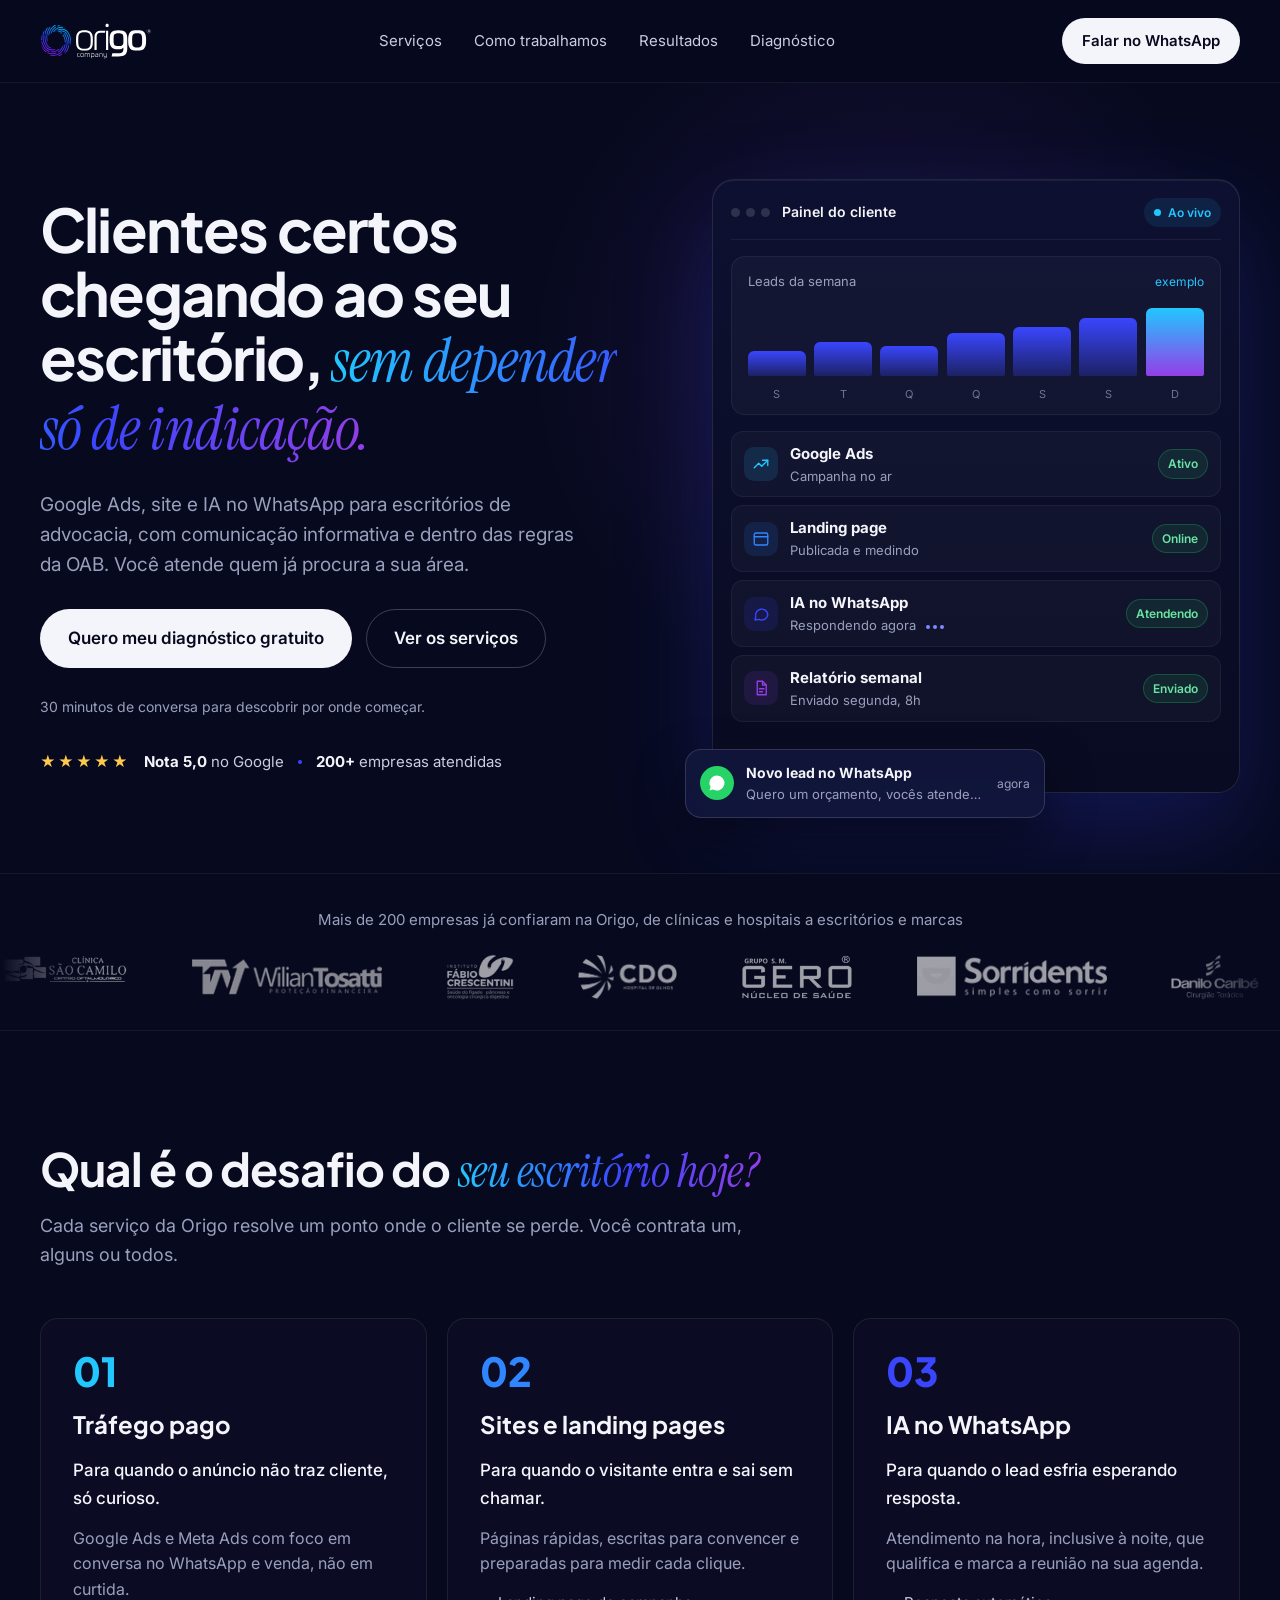
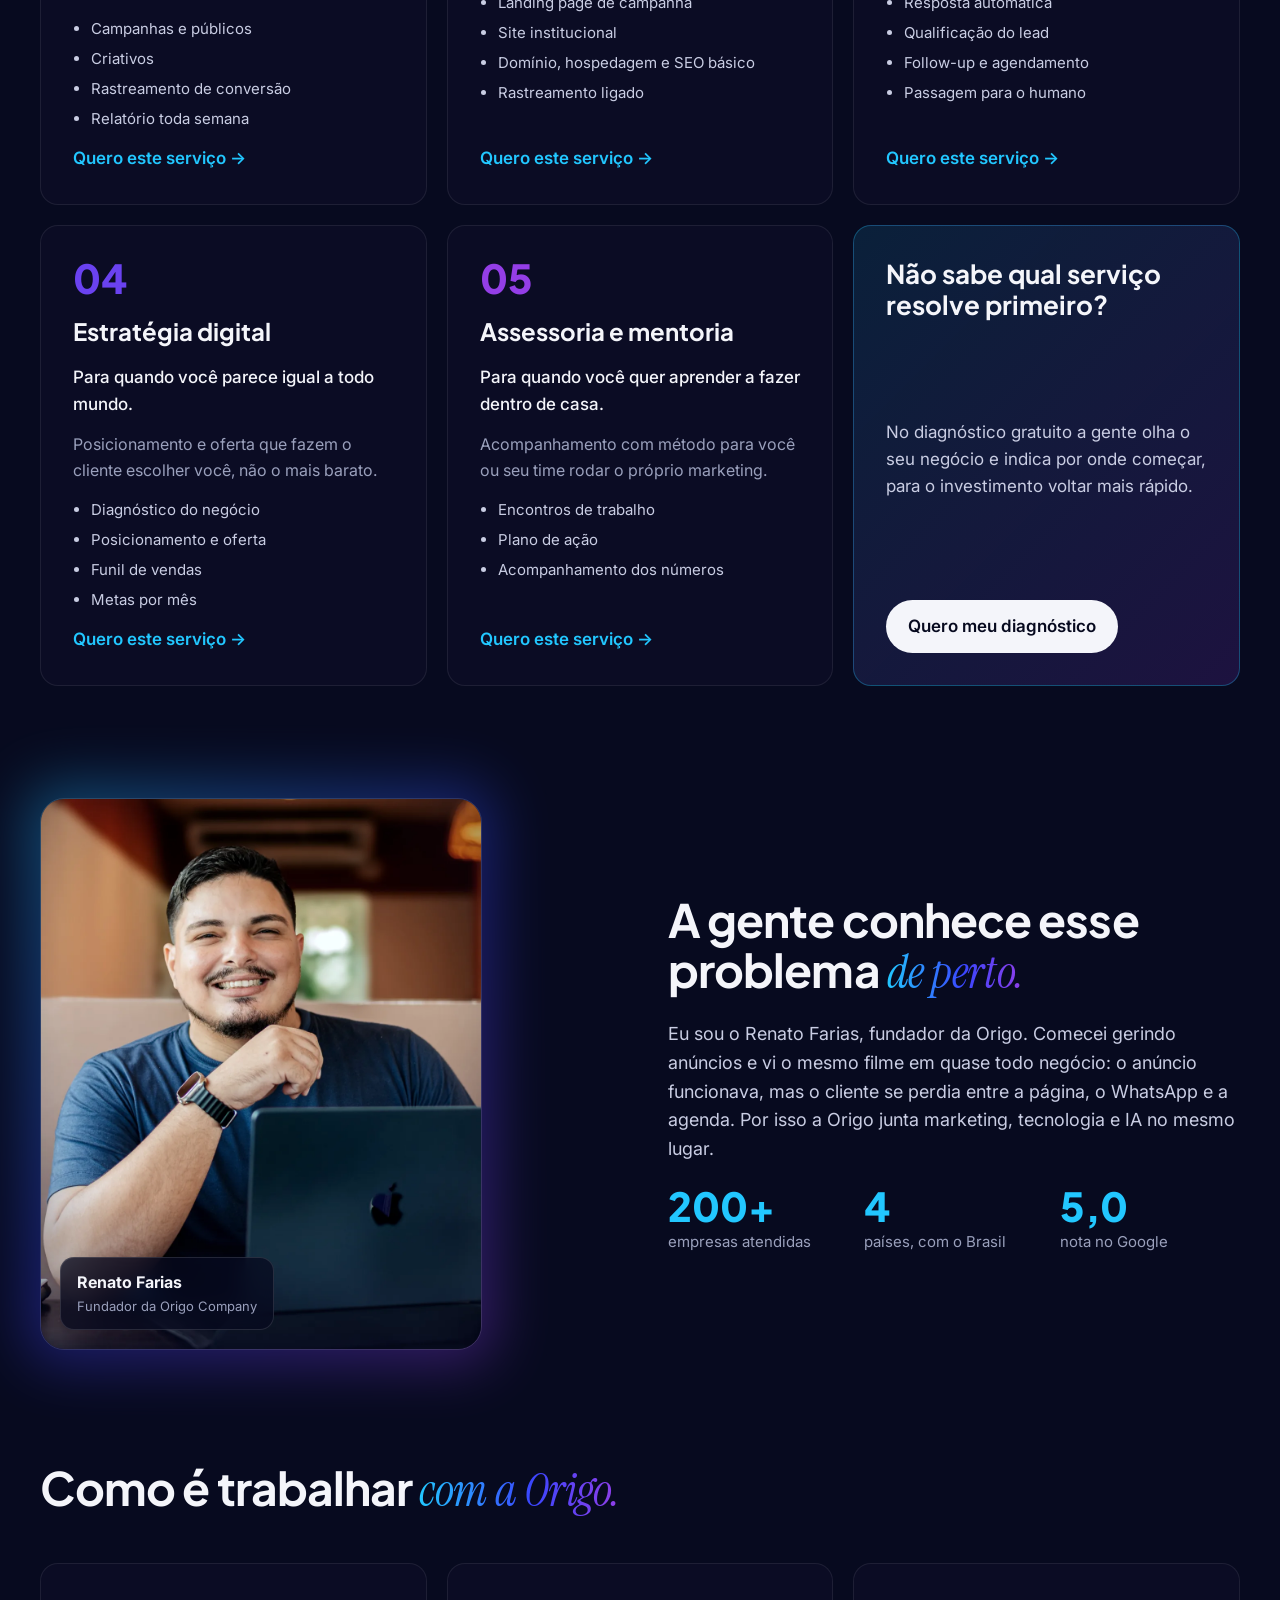
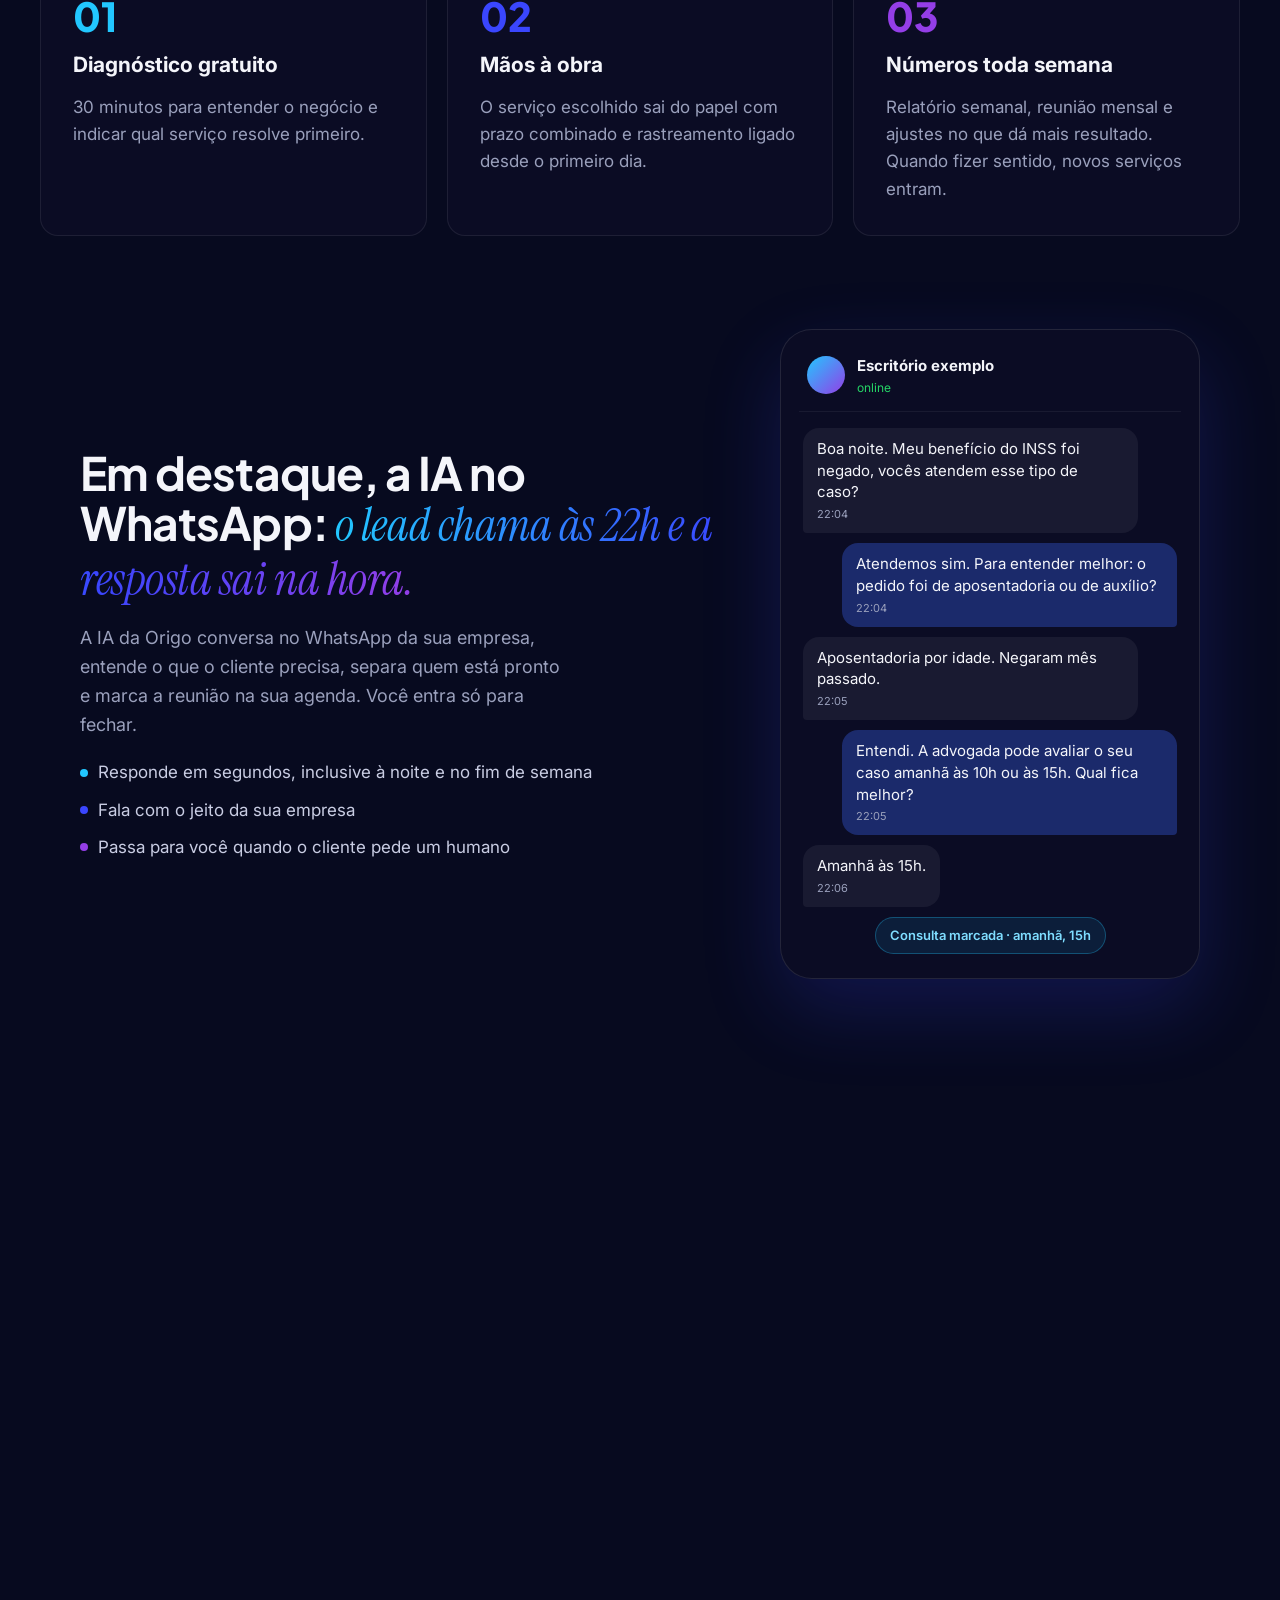
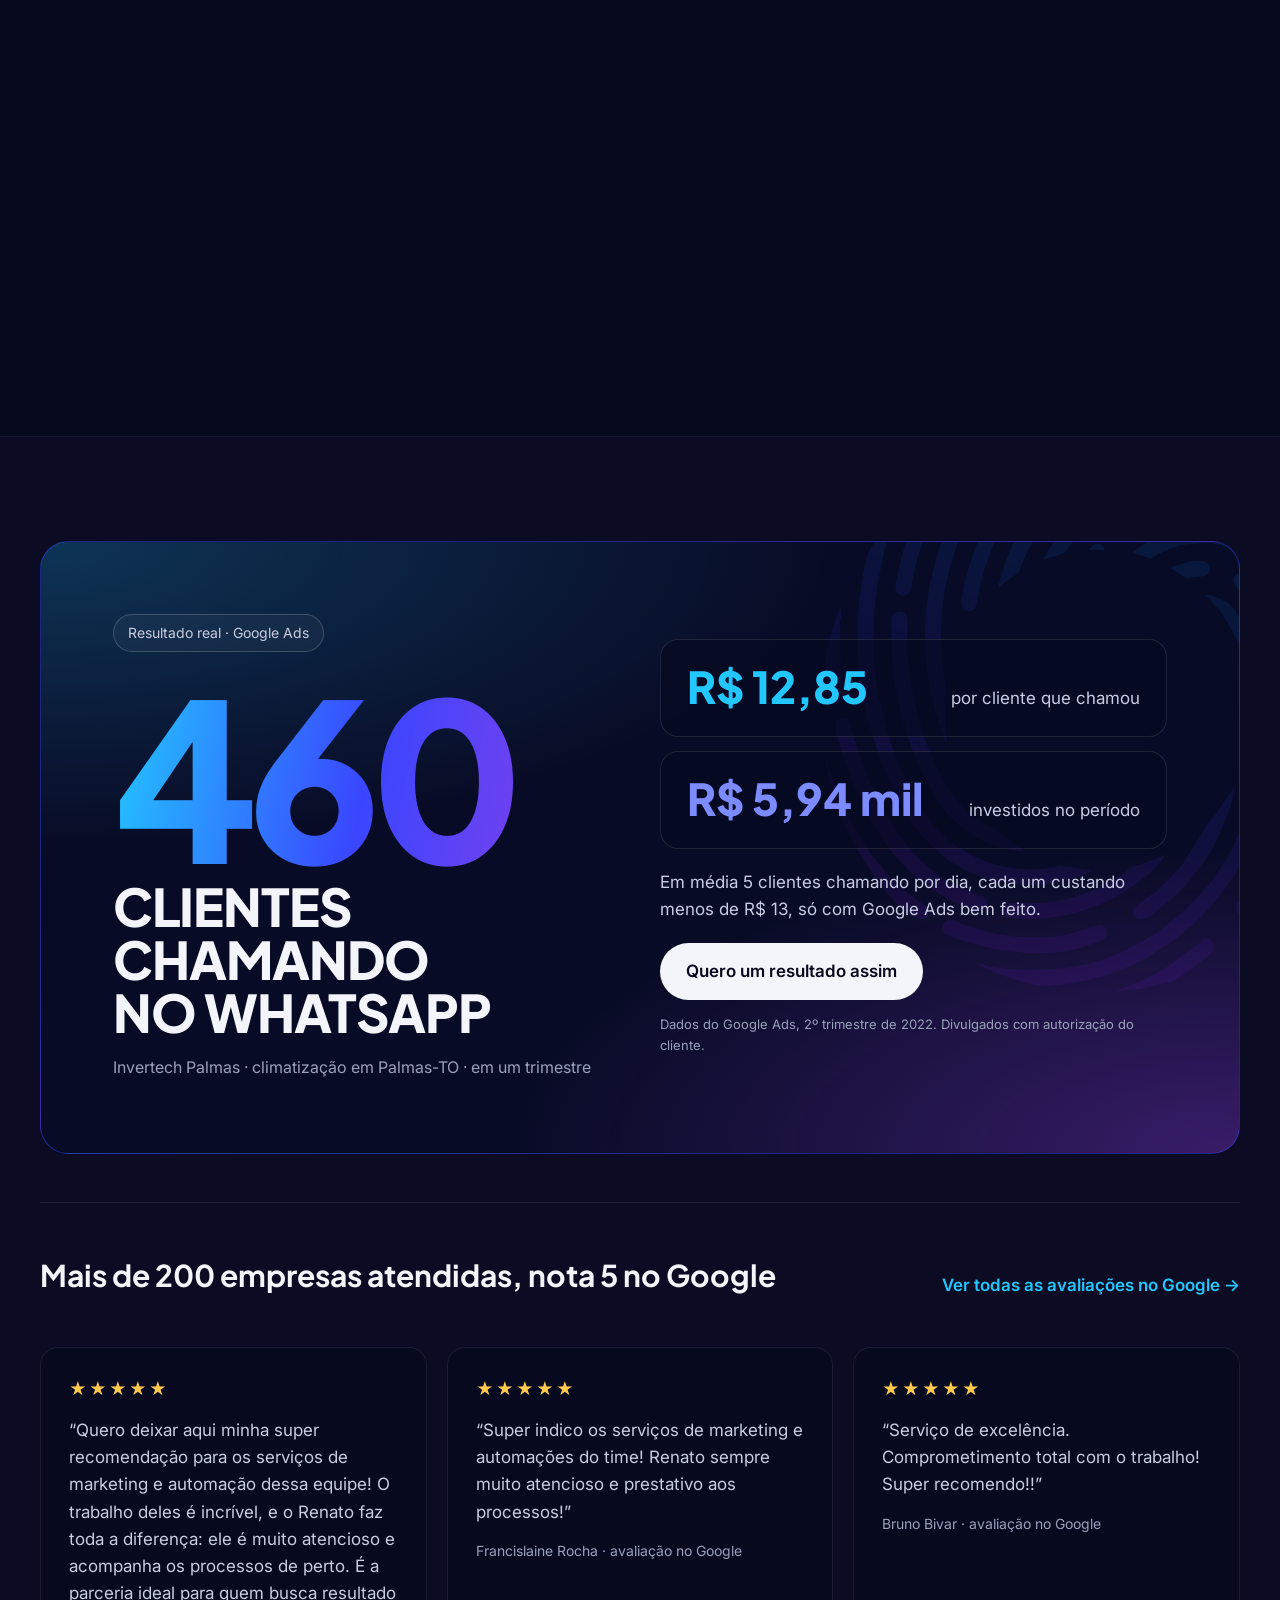
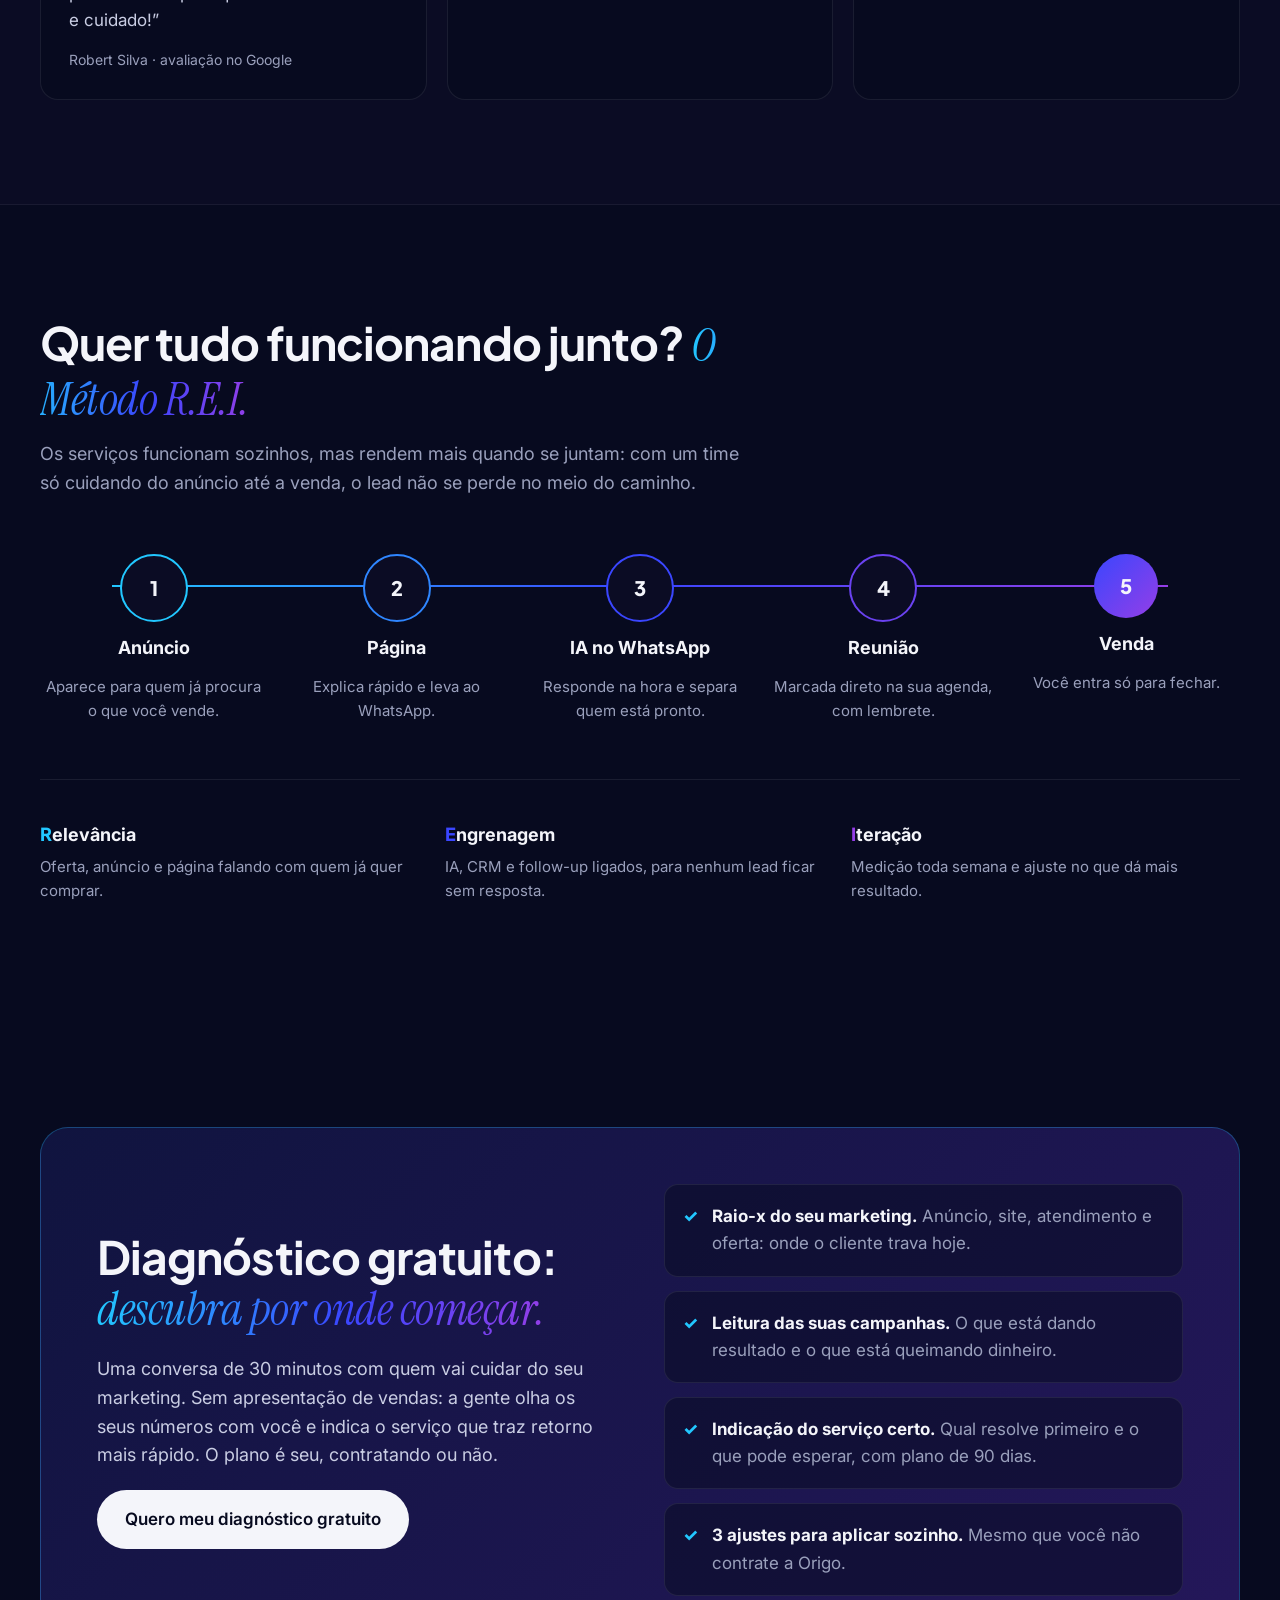
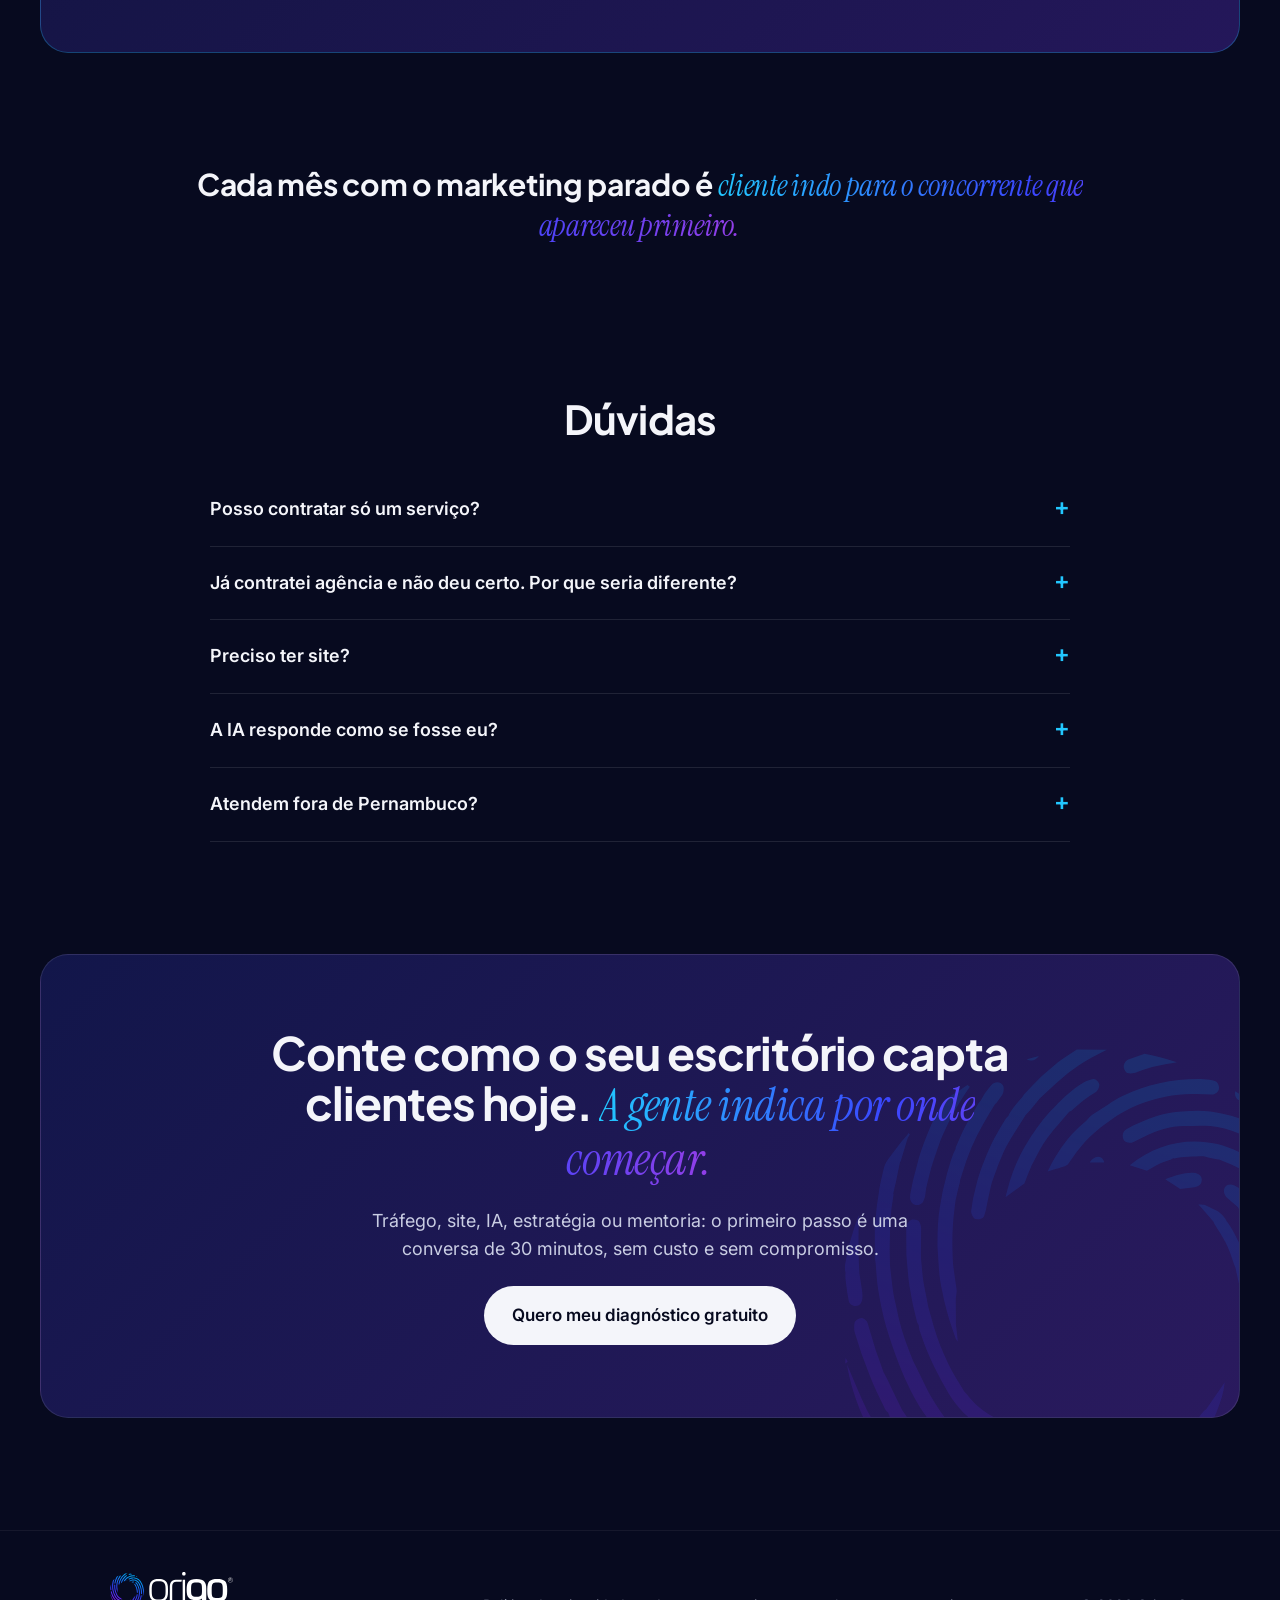
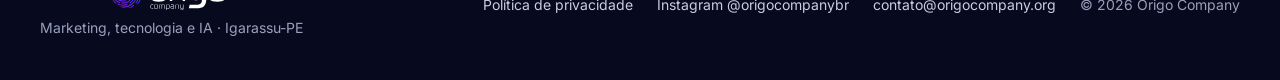
==== commit fe856005: "Páginas de nicho no visual novo (advogados, estética, imóveis, solar) Geradas pelo scripts/gerar-nic" ====
--- a/advogados.html
+++ b/advogados.html
@@ -1,531 +1,366 @@
-<!DOCTYPE html>
+<!doctype html>
 <html lang="pt-BR">
 <head>
-  <meta charset="UTF-8">
-  <meta name="viewport" content="width=device-width, initial-scale=1.0">
-  <meta name="description" content="Origo Company — Sistema de aquisição de clientes que coloca leads qualificados no seu comercial todos os meses. +200 projetos, aumento médio de 30 a 55% em 6 meses.">
-  <meta name="keywords" content="marketing digital, aquisição de clientes, vendas, leads qualificados, tráfego pago, automação de vendas, Origo Company">
-  <meta name="author" content="Origo Company">
-  <meta name="robots" content="index, follow">
-  <meta name="theme-color" content="#07070D">
-  <link rel="canonical" href="https://origocompany.com.br/">
-
-  <!-- Open Graph -->
-  <meta property="og:title" content="Origo Company — Sistema de Aquisição de Clientes">
-  <meta property="og:description" content="Mais de 200 empresas já usam nosso método para lotar a agenda comercial. Descubra como.">
-  <meta property="og:type" content="website">
-  <meta property="og:url" content="https://origocompany.com.br/">
-  <meta property="og:locale" content="pt_BR">
-  <meta property="og:image" content="https://origocompany.com.br/assets/images/logo.png">
-
-  <!-- Twitter Card -->
-  <meta name="twitter:card" content="summary_large_image">
-  <meta name="twitter:title" content="Origo Company — Sistema de Aquisição de Clientes">
-  <meta name="twitter:description" content="Mais de 200 empresas já usam nosso método para lotar a agenda comercial.">
-  <meta name="twitter:image" content="https://origocompany.com.br/assets/images/logo.png">
-
-  <title>Origo Company — Marketing para Advogados</title>
-  
-  <link rel="preconnect" href="https://fonts.googleapis.com">
-  <link rel="preconnect" href="https://fonts.gstatic.com" crossorigin>
-  <link rel="preconnect" href="https://wa.me">
-  <link rel="dns-prefetch" href="https://wa.me">
-  <link href="https://fonts.googleapis.com/css2?family=Inter:wght@300;400;500;600;700;800;900&display=swap" rel="stylesheet">
-  <link rel="stylesheet" href="styles.css">
-  <link rel="icon" href="assets/images/favicon.png" type="image/png">
-
-  <!-- Schema.org Markup -->
-  <script type="application/ld+json">
-  {
-    "@context": "https://schema.org",
-    "@type": "MarketingAgency",
-    "name": "Origo Company",
-    "url": "https://origocompany.com.br",
-    "logo": "https://origocompany.com.br/assets/images/logo.png",
-    "image": "https://origocompany.com.br/assets/images/logo.png",
-    "description": "Sistema de aquisição de clientes que coloca leads qualificados no seu comercial todos os meses.",
-    "telephone": "+5581985647633",
-    "address": {
-      "@type": "PostalAddress",
-      "addressCountry": "BR"
-    },
-    "sameAs": [
-      "https://g.page/r/CS9shM6BSzsdEAI/review"
-    ]
-  }
-  </script>
+<meta charset="utf-8">
+<meta name="viewport" content="width=device-width, initial-scale=1">
+<title>Marketing para escritórios de advocacia · Origo Company</title>
+<meta name="description" content="Clientes certos chegando ao seu escritório pelo Google e pelo WhatsApp, dentro das regras da OAB. Tráfego pago, site e IA no atendimento. Diagnóstico gratuito.">
+<meta name="theme-color" content="#070A1F">
+<meta property="og:type" content="website">
+<meta property="og:locale" content="pt_BR">
+<meta property="og:title" content="Marketing para escritórios de advocacia · Origo Company">
+<meta property="og:description" content="Clientes certos chegando ao seu escritório pelo Google e pelo WhatsApp, dentro das regras da OAB. Tráfego pago, site e IA no atendimento. Diagnóstico gratuito.">
+<meta property="og:image" content="https://lp.origoprod.com/origo/assets/og-origo.jpg">
+<link rel="canonical" href="https://lp.origoprod.com/advogados">
+<meta property="og:url" content="https://lp.origoprod.com/advogados">
+<meta name="twitter:card" content="summary_large_image">
+<link rel="icon" href="/origo/assets/simbolo-origo.svg" type="image/svg+xml">
+<link rel="preconnect" href="https://fonts.googleapis.com">
+<link rel="preconnect" href="https://fonts.gstatic.com" crossorigin>
+<link href="https://fonts.googleapis.com/css2?family=Instrument+Serif:ital@1&family=Inter:wght@400;500;600&family=Plus+Jakarta+Sans:ital,wght@0,600;0,700;0,800;1,700&display=swap" rel="stylesheet">
+<link rel="stylesheet" href="/origo/site.css">
+<script>document.documentElement.classList.add('js')</script>
+<script type="application/ld+json">{"@context":"https://schema.org","@type":"ProfessionalService","name":"Origo Company","description":"Agência de marketing, tecnologia e IA: tráfego pago, sites, IA no WhatsApp, estratégia e mentoria.","areaServed":"BR","address":{"@type":"PostalAddress","addressLocality":"Igarassu","addressRegion":"PE","addressCountry":"BR"},"telephone":"+55 81 98564-7633","sameAs":["https://instagram.com/origocompanybr"]}</script>
 </head>
 <body>
-
-  <!-- NAVBAR -->
-  <nav class="navbar" id="navbar">
-    <div class="navbar__container">
-      <a href="#" class="navbar__logo">
-        <img src="assets/images/logo.png" alt="Origo Company" class="navbar__logo-img">
-      </a>
-      <ul class="navbar__menu" id="navMenu">
-        <li><a href="#hero" class="navbar__link">Início</a></li>
-        <li><a href="#problemas" class="navbar__link">Seu Problema</a></li>
-        <li><a href="#metodo" class="navbar__link">O Método</a></li>
-        <li><a href="#entrega" class="navbar__link">O que Entrego</a></li>
-        <li><a href="#resultados" class="navbar__link">Resultados</a></li>
-      </ul>
-      <a href="https://wa.me/5581985647633" target="_blank" rel="noopener noreferrer" class="navbar__cta">
-        Quero mais clientes no escritório →
-      </a>
-      <button class="navbar__toggle" id="navToggle" aria-label="Abrir menu">
-        <span></span><span></span><span></span>
-      </button>
-    </div>
-  </nav>
-
-  <!-- HERO — Hormozi style: specific promise + proof -->
-  <section class="hero" id="hero">
-    <div class="hero__bg-effects">
-      <div class="hero__orb hero__orb--1"></div>
-      <div class="hero__orb hero__orb--2"></div>
-      <div class="hero__bg-logo"></div>
-    </div>
-    <div class="hero__container">
-      <div class="hero__content" data-animate="fade-left">
-        <h1 class="hero__title">
-          Eu trago <strong class="text-gradient">clientes jurídicos ideais</strong> para o seu escritório todos os dias.
-        </h1>
-        <p class="hero__description">
-          Se você tem um serviço bom mas <strong>depende de indicação</strong>, <strong>não tem previsibilidade</strong> de vendas, e sente que está <strong>deixando dinheiro na mesa</strong> — eu resolvo isso.
-        </p>
-        <p class="hero__proof">
-          → Aumento médio de <strong>30 a 55%</strong> em faturamento nos primeiros <strong>6 meses</strong>.
-        </p>
-        <a href="https://wa.me/5581985647633" target="_blank" rel="noopener noreferrer" class="btn btn--primary btn--lg" id="hero-cta">
-          Quero mais clientes no escritório agora
-          <svg width="20" height="20" viewBox="0 0 24 24" fill="none" stroke="currentColor" stroke-width="2" stroke-linecap="round" stroke-linejoin="round"><line x1="5" y1="12" x2="19" y2="12"></line><polyline points="12 5 19 12 12 19"></polyline></svg>
-        </a>
-        </a>
-      </div>
-      <div class="hero__visual" data-animate="fade-right">
-        <div class="hero__image-wrapper">
-          <div class="hero__image-glow"></div>
-          <img src="assets/images/renato-edited.png" alt="Renato — CEO Origo Company" class="hero__photo">
-        </div>
-      </div>
-    </div>
-  </section>
-
-  <!-- PROBLEMAS — Hormozi: agitate the pain -->
-  <section class="problems" id="problemas">
-    <div class="problems__container">
-      <div class="problems__header" data-animate="fade-up">
-        <h2 class="section-title">
-          Você tá <span class="text-accent">perdendo honorários</span> todo mês e nem percebe.
-        </h2>
-        <p class="section-subtitle">
-          Esses são os 3 problemas que impedem o seu negócio de crescer — e eu sei porque já resolvi em mais de 200 empresas.
-        </p>
-      </div>
-      <div class="problems__grid">
-        <div class="problem-card" data-animate="fade-up" data-delay="100">
-          <div class="problem-card__number">01</div>
-          <div class="problem-card__content">
-            <h3 class="problem-card__title">Você gasta com anúncio e só atrai curioso</h3>
-            <p class="problem-card__desc">O dinheiro sai da sua conta, o clique chega, mas ninguém compra. Você não tem um anúncio ruim — você tem uma <strong>oferta que não converte</strong>.</p>
-          </div>
-          <div class="problem-card__glow"></div>
-        </div>
-        <div class="problem-card" data-animate="fade-up" data-delay="200">
-          <div class="problem-card__number">02</div>
-          <div class="problem-card__content">
-            <h3 class="problem-card__title">Seus leads esfriam antes de você responder</h3>
-            <p class="problem-card__desc">O lead que não recebe resposta em 5 minutos já tá falando com o seu concorrente. Você não precisa de mais leads — precisa de <strong>velocidade + automação</strong>.</p>
-          </div>
-          <div class="problem-card__glow"></div>
-        </div>
-        <div class="problem-card" data-animate="fade-up" data-delay="300">
-          <div class="problem-card__number">03</div>
-          <div class="problem-card__content">
-            <h3 class="problem-card__title">Sua oferta é igual à de todo mundo</h3>
-            <p class="problem-card__desc">Se o cliente não entende em 5 segundos por que você é diferente, ele vai escolher o mais barato. Você precisa de um <strong>posicionamento que vende sozinho</strong>.</p>
-          </div>
-          <div class="problem-card__glow"></div>
-        </div>
-      </div>
-      <div class="problems__result" data-animate="fade-up">
-        <p><strong>Resultado disso tudo:</strong> inbox vazio, agenda sem previsibilidade e a sensação de que "nada funciona". Não é falta de esforço — é falta de método.</p>
-      </div>
-    </div>
-  </section>
-
-  <!-- MÉTODO R.E.I — Hormozi: show the mechanism -->
-  <section class="method" id="metodo">
-    <div class="method__bg-effects">
-      <div class="method__orb"></div>
-    </div>
-    <div class="method__container">
-      <div class="method__left" data-animate="fade-left">
-        <div class="method__graphic">
-          <div class="method__graphic-bg"></div>
-          
-          <div class="method__chart">
-            <div class="chart-bar" style="--h: 40%"></div>
-            <div class="chart-bar" style="--h: 55%"></div>
-            <div class="chart-bar" style="--h: 65%"></div>
-            <div class="chart-bar chart-bar--accent" style="--h: 95%"></div>
-            
-            <div class="chart-line">
-              <svg viewBox="0 0 100 100" preserveAspectRatio="none">
-                <path d="M0,80 L33,60 L66,50 L100,10" fill="none" stroke="url(#gradient)" stroke-width="3" stroke-linecap="round" stroke-linejoin="round" />
-                <defs>
-                  <linearGradient id="gradient" x1="0%" y1="0%" x2="100%" y2="0%">
-                    <stop offset="0%" stop-color="#412A9C" />
-                    <stop offset="100%" stop-color="#8E6BFF" />
-                  </linearGradient>
-                </defs>
-              </svg>
-            </div>
-          </div>
-          
-          <div class="method__graphic-card method__graphic-card--1">
-            <div class="mg-icon">🔥</div>
-            <div class="mg-info">
-              <span class="mg-title">Leads</span>
-              <span class="mg-value">+340%</span>
-            </div>
-          </div>
-          <div class="method__graphic-card method__graphic-card--2">
-            <div class="mg-icon">💰</div>
-            <div class="mg-info">
-              <span class="mg-title">Vendas</span>
-              <span class="mg-value">Automáticas</span>
-            </div>
-          </div>
-          
-        </div>
-      </div>
-      <div class="method__right" data-animate="fade-right">
-        <h2 class="method__title">
-          Método <span class="text-accent">R.E.I</span>
-        </h2>
-        <p class="method__subtitle">"Relevância, Engrenagem, Iteração"</p>
-        <p class="method__desc">
-          Eu não faço "marketing digital" genérico. Eu <strong>estruturo uma assessoria completa de aquisição</strong> na sua empresa. Uma engrenagem de vendas que funciona enquanto você dorme, viaja, ou foca no que importa.
-        </p>
-        <div class="method__items">
-          <div class="method__item">
-            <div class="method__item-icon">
-              <svg width="24" height="24" viewBox="0 0 24 24" fill="none" stroke="currentColor" stroke-width="2.5"><polyline points="20 6 9 17 4 12"></polyline></svg>
-            </div>
-            <div class="method__item-content">
-              <h3>Relevância</h3>
-              <p>Anúncios + páginas + automações que trabalham 24/7 pra você. Seu comercial recebe leads prontos pra comprar.</p>
-            </div>
-          </div>
-          <div class="method__item">
-            <div class="method__item-icon">
-              <svg width="24" height="24" viewBox="0 0 24 24" fill="none" stroke="currentColor" stroke-width="2.5"><polyline points="20 6 9 17 4 12"></polyline></svg>
-            </div>
-            <div class="method__item-content">
-              <h3>Engrenagem</h3>
-              <p>Mecanismo único: oferta irresistível + público certo + promessa clara. Tudo conectado como uma máquina.</p>
-            </div>
-          </div>
-          <div class="method__item">
-            <div class="method__item-icon">
-              <svg width="24" height="24" viewBox="0 0 24 24" fill="none" stroke="currentColor" stroke-width="2.5"><polyline points="20 6 9 17 4 12"></polyline></svg>
-            </div>
-            <div class="method__item-content">
-              <h3>Iteração</h3>
-              <p>Toda semana a gente mede o que importa e ajusta rápido. Sem achismo, sem "vamos ver no final do mês".</p>
-            </div>
-          </div>
-        </div>
-        <a href="https://wa.me/5581985647633" target="_blank" rel="noopener noreferrer" class="btn btn--primary btn--lg">
-          Quero estruturar essa máquina
-          <svg width="20" height="20" viewBox="0 0 24 24" fill="none" stroke="currentColor" stroke-width="2" stroke-linecap="round" stroke-linejoin="round"><line x1="5" y1="12" x2="19" y2="12"></line><polyline points="12 5 19 12 12 19"></polyline></svg>
-        </a>
-      </div>
-    </div>
-  </section>
-
-  <!-- ENTREGA — Hormozi value stack -->
-  <section class="services" id="entrega">
-    <div class="services__container">
-      <h2 class="section-title" data-animate="fade-up" style="text-align:center;">
-        Aqui está <span class="text-accent">o que eu faço por você</span>
-      </h2>
-      <p class="section-subtitle" data-animate="fade-up" style="text-align:center; margin: 0 auto var(--space-3xl);">
-        Você não contrata "serviço de marketing". Você contrata <strong>resultado</strong>. E aqui está exatamente o que entra no pacote:
-      </p>
-      <div class="services__grid">
-        <div class="service-card" data-animate="fade-up" data-delay="100">
-          <div class="service-card__icon">
-            <svg width="32" height="32" viewBox="0 0 24 24" fill="none" stroke="currentColor" stroke-width="1.5"><circle cx="12" cy="12" r="10"></circle><line x1="12" y1="8" x2="12" y2="16"></line><line x1="8" y1="12" x2="16" y2="12"></line></svg>
-          </div>
-          <h3 class="service-card__title">Oferta Irresistível</h3>
-          <p class="service-card__desc">Posiciono seu serviço de forma que o cliente pense "eu seria burro se não comprasse". Sem baixar preço — aumentando valor percebido.</p>
-        </div>
-        <div class="service-card" data-animate="fade-up" data-delay="200">
-          <div class="service-card__icon">
-            <svg width="32" height="32" viewBox="0 0 24 24" fill="none" stroke="currentColor" stroke-width="1.5"><rect x="2" y="3" width="20" height="14" rx="2" ry="2"></rect><line x1="8" y1="21" x2="16" y2="21"></line><line x1="12" y1="17" x2="12" y2="21"></line></svg>
-          </div>
-          <h3 class="service-card__title">Página de Conversão</h3>
-          <p class="service-card__desc">Landing page que não é bonita à toa — é construída pra converter. Cada palavra, cada botão, cada seção vende.</p>
-        </div>
-        <div class="service-card" data-animate="fade-up" data-delay="300">
-          <div class="service-card__icon">
-            <svg width="32" height="32" viewBox="0 0 24 24" fill="none" stroke="currentColor" stroke-width="1.5"><polyline points="22 12 18 12 15 21 9 3 6 12 2 12"></polyline></svg>
-          </div>
-          <h3 class="service-card__title">Tráfego Qualificado</h3>
-          <p class="service-card__desc">Anúncios que atraem gente pronta pra comprar — não curioso. Copy, criativo e segmentação feita por quem já investiu em +200 projetos.</p>
-        </div>
-        <div class="service-card" data-animate="fade-up" data-delay="400">
-          <div class="service-card__icon">
-            <svg width="32" height="32" viewBox="0 0 24 24" fill="none" stroke="currentColor" stroke-width="1.5"><path d="M21 15a2 2 0 0 1-2 2H7l-4 4V5a2 2 0 0 1 2-2h14a2 2 0 0 1 2 2z"></path></svg>
-          </div>
-          <h3 class="service-card__title">Automação 24/7</h3>
-          <p class="service-card__desc">Chatbot e fluxos que respondem em segundos, qualificam o lead e agendam reunião — mesmo às 3h da manhã.</p>
-        </div>
-        <div class="service-card" data-animate="fade-up" data-delay="500">
-          <div class="service-card__icon">
-            <svg width="32" height="32" viewBox="0 0 24 24" fill="none" stroke="currentColor" stroke-width="1.5"><path d="M17 21v-2a4 4 0 0 0-4-4H5a4 4 0 0 0-4 4v2"></path><circle cx="9" cy="7" r="4"></circle><path d="M23 21v-2a4 4 0 0 0-3-3.87"></path><path d="M16 3.13a4 4 0 0 1 0 7.75"></path></svg>
-          </div>
-          <h3 class="service-card__title">CRM & Follow-up</h3>
-          <p class="service-card__desc">Nenhum lead fica sem resposta. Sistema de acompanhamento que garante que nenhuma venda escapa pelo ralo.</p>
-        </div>
-        <div class="service-card" data-animate="fade-up" data-delay="600">
-          <div class="service-card__icon">
-            <svg width="32" height="32" viewBox="0 0 24 24" fill="none" stroke="currentColor" stroke-width="1.5"><path d="M12 20h9"></path><path d="M16.5 3.5a2.121 2.121 0 0 1 3 3L7 19l-4 1 1-4L16.5 3.5z"></path></svg>
-          </div>
-          <h3 class="service-card__title">Copy que Converte</h3>
-          <p class="service-card__desc">Mensagens que fazem o cliente sentir que você leu a mente dele. Textos escritos pra vender — não pra ganhar prêmio de criatividade.</p>
-        </div>
-      </div>
-    </div>
-  </section>
-
-  <!-- RESULTADOS / PROVA -->
-  <section class="results" id="resultados">
-    <div class="results__bg-effects">
-      <div class="results__orb"></div>
-    </div>
-    <div class="results__container">
-      <h2 class="section-title" data-animate="fade-up" style="text-align:center;">
-        Mais de <span class="text-accent">200 empresas</span> já usam esse sistema.
-      </h2>
-      <p class="section-subtitle" data-animate="fade-up" style="text-align:center; margin: 0 auto var(--space-3xl);">
-        Esses não são "cases bonitos" — são resultados reais de empresas reais que faturam mais hoje por causa desse método.
-      </p>
-      <div class="results__stats" data-animate="fade-up">
-        <div class="stat-card">
-          <div class="stat-card__number" data-count="200">0</div>
-          <div class="stat-card__plus">+</div>
-          <div class="stat-card__label">Projetos Entregues</div>
-        </div>
-        <div class="stat-card">
-          <div class="stat-card__number" data-count="55">0</div>
-          <div class="stat-card__plus">%</div>
-          <div class="stat-card__label">Aumento Médio</div>
-        </div>
-        <div class="stat-card">
-          <div class="stat-card__number" data-count="6">0</div>
-          <div class="stat-card__plus"> meses</div>
-          <div class="stat-card__label">Prazo de Resultado</div>
-        </div>
-        <div class="stat-card">
-          <div class="stat-card__number">24/7</div>
-          <div class="stat-card__plus"></div>
-          <div class="stat-card__label">Automações Ativas</div>
-        </div>
-      </div>
-    </div>
-  <!-- AVALIAÇÕES / REVIEWS -->
-  <section class="reviews" id="avaliacoes">
-    <div class="reviews__container">
-      <h2 class="section-title" data-animate="fade-up" style="text-align:center;">
-        O que dizem os nossos <span class="text-accent">clientes</span>
-      </h2>
-      <p class="section-subtitle" data-animate="fade-up" style="text-align:center; margin: 0 auto var(--space-3xl);">
-        Resultados reais que construíram nossa reputação 5 estrelas no Google.
-      </p>
-
-      <!-- MARQUEE DE CLIENTES -->
-      <div class="clients-marquee" data-animate="fade-up" data-delay="50">
-        <div class="clients-marquee__track">
-          <img loading="lazy" src="assets/images/clients/client-1.png" alt="Cliente">
-          <img loading="lazy" src="assets/images/clients/client-2.png" alt="Cliente">
-          <img loading="lazy" src="assets/images/clients/client-3.png" alt="Cliente">
-          <img loading="lazy" src="assets/images/clients/client-4.png" alt="Cliente">
-          <img loading="lazy" src="assets/images/clients/client-5.png" alt="Cliente">
-          <img loading="lazy" src="assets/images/clients/client-6.png" alt="Cliente">
-          <img loading="lazy" src="assets/images/clients/client-7.png" alt="Cliente">
-          <img loading="lazy" src="assets/images/clients/client-8.png" alt="Cliente">
-          <img loading="lazy" src="assets/images/clients/client-9.png" alt="Cliente">
-          <img loading="lazy" src="assets/images/clients/client-10.png" alt="Cliente">
-          <img loading="lazy" src="assets/images/clients/client-11.png" alt="Cliente">
-          <img loading="lazy" src="assets/images/clients/client-12.png" alt="Cliente">
-          <img loading="lazy" src="assets/images/clients/client-13.png" alt="Cliente">
-          <img loading="lazy" src="assets/images/clients/client-14.png" alt="Cliente">
-          <img loading="lazy" src="assets/images/clients/client-15.png" alt="Cliente">
-          <img loading="lazy" src="assets/images/clients/client-16.png" alt="Cliente">
-          <!-- Duplicate for infinite scroll -->
-          <img loading="lazy" src="assets/images/clients/client-1.png" alt="Cliente">
-          <img loading="lazy" src="assets/images/clients/client-2.png" alt="Cliente">
-          <img loading="lazy" src="assets/images/clients/client-3.png" alt="Cliente">
-          <img loading="lazy" src="assets/images/clients/client-4.png" alt="Cliente">
-          <img loading="lazy" src="assets/images/clients/client-5.png" alt="Cliente">
-          <img loading="lazy" src="assets/images/clients/client-6.png" alt="Cliente">
-          <img loading="lazy" src="assets/images/clients/client-7.png" alt="Cliente">
-          <img loading="lazy" src="assets/images/clients/client-8.png" alt="Cliente">
-          <img loading="lazy" src="assets/images/clients/client-9.png" alt="Cliente">
-          <img loading="lazy" src="assets/images/clients/client-10.png" alt="Cliente">
-          <img loading="lazy" src="assets/images/clients/client-11.png" alt="Cliente">
-          <img loading="lazy" src="assets/images/clients/client-12.png" alt="Cliente">
-          <img loading="lazy" src="assets/images/clients/client-13.png" alt="Cliente">
-          <img loading="lazy" src="assets/images/clients/client-14.png" alt="Cliente">
-          <img loading="lazy" src="assets/images/clients/client-15.png" alt="Cliente">
-          <img loading="lazy" src="assets/images/clients/client-16.png" alt="Cliente">
-        </div>
-      </div>
-      
-      <div class="reviews__grid">
-        <!-- Review 1 -->
-        <div class="review-card" data-animate="fade-up" data-delay="100">
-          <div class="review-card__header">
-            <div class="review-card__avatar" style="background:#4285F4">F</div>
-            <div class="review-card__meta">
-              <span class="review-card__name">Francislaine Rocha</span>
-              <span class="review-card__date">Há 27 semanas</span>
-            </div>
-            <svg class="review-card__google" viewBox="0 0 24 24" width="24" height="24"><path fill="#4285F4" d="M22.56 12.25c0-.78-.07-1.53-.2-2.25H12v4.26h5.92c-.26 1.37-1.04 2.53-2.21 3.31v2.77h3.57c2.08-1.92 3.28-4.74 3.28-8.09z"/><path fill="#34A853" d="M12 23c2.97 0 5.46-.98 7.28-2.66l-3.57-2.77c-.98.66-2.23 1.06-3.71 1.06-2.86 0-5.29-1.93-6.16-4.53H2.18v2.84C3.99 20.53 7.7 23 12 23z"/><path fill="#FBBC05" d="M5.84 14.09c-.22-.66-.35-1.36-.35-2.09s.13-1.43.35-2.09V7.07H2.18C1.43 8.55 1 10.22 1 12s.43 3.45 1.18 4.93l2.85-2.22.81-.62z"/><path fill="#EA4335" d="M12 5.38c1.62 0 3.06.56 4.21 1.64l3.15-3.15C17.45 2.09 14.97 1 12 1 7.7 1 3.99 3.47 2.18 7.07l3.66 2.84c.87-2.6 3.3-4.53 6.16-4.53z"/></svg>
-          </div>
-          <div class="review-card__stars">
-            ★★★★★
-          </div>
-          <p class="review-card__text">
-            "Super indico os serviços de marketing e automações do time! Renato sempre muito atencioso e prestativo aos processos!"
-          </p>
-        </div>
-        
-        <!-- Review 2 -->
-        <div class="review-card" data-animate="fade-up" data-delay="200">
-          <div class="review-card__header">
-            <div class="review-card__avatar" style="background:#0F9D58">R</div>
-            <div class="review-card__meta">
-              <span class="review-card__name">Robert Silva</span>
-              <span class="review-card__date">Há 28 semanas</span>
-            </div>
-            <svg class="review-card__google" viewBox="0 0 24 24" width="24" height="24"><path fill="#4285F4" d="M22.56 12.25c0-.78-.07-1.53-.2-2.25H12v4.26h5.92c-.26 1.37-1.04 2.53-2.21 3.31v2.77h3.57c2.08-1.92 3.28-4.74 3.28-8.09z"/><path fill="#34A853" d="M12 23c2.97 0 5.46-.98 7.28-2.66l-3.57-2.77c-.98.66-2.23 1.06-3.71 1.06-2.86 0-5.29-1.93-6.16-4.53H2.18v2.84C3.99 20.53 7.7 23 12 23z"/><path fill="#FBBC05" d="M5.84 14.09c-.22-.66-.35-1.36-.35-2.09s.13-1.43.35-2.09V7.07H2.18C1.43 8.55 1 10.22 1 12s.43 3.45 1.18 4.93l2.85-2.22.81-.62z"/><path fill="#EA4335" d="M12 5.38c1.62 0 3.06.56 4.21 1.64l3.15-3.15C17.45 2.09 14.97 1 12 1 7.7 1 3.99 3.47 2.18 7.07l3.66 2.84c.87-2.6 3.3-4.53 6.16-4.53z"/></svg>
-          </div>
-          <div class="review-card__stars">
-            ★★★★★
-          </div>
-          <p class="review-card__text">
-            "Quero deixar aqui minha super recomendação para os serviços de marketing e automação dessa equipe! O trabalho deles é incrível, e o Renato faz toda a diferença: ele é muito atencioso e acompanha os processos de perto. É a parceria ideal para quem busca resultado e cuidado!"
-          </p>
-        </div>
-
-        <!-- Review 3 -->
-        <div class="review-card" data-animate="fade-up" data-delay="300">
-          <div class="review-card__header">
-            <div class="review-card__avatar" style="background:#F4B400">B</div>
-            <div class="review-card__meta">
-              <span class="review-card__name">Bruno Bivar</span>
-              <span class="review-card__date">Há 28 semanas</span>
-            </div>
-            <svg class="review-card__google" viewBox="0 0 24 24" width="24" height="24"><path fill="#4285F4" d="M22.56 12.25c0-.78-.07-1.53-.2-2.25H12v4.26h5.92c-.26 1.37-1.04 2.53-2.21 3.31v2.77h3.57c2.08-1.92 3.28-4.74 3.28-8.09z"/><path fill="#34A853" d="M12 23c2.97 0 5.46-.98 7.28-2.66l-3.57-2.77c-.98.66-2.23 1.06-3.71 1.06-2.86 0-5.29-1.93-6.16-4.53H2.18v2.84C3.99 20.53 7.7 23 12 23z"/><path fill="#FBBC05" d="M5.84 14.09c-.22-.66-.35-1.36-.35-2.09s.13-1.43.35-2.09V7.07H2.18C1.43 8.55 1 10.22 1 12s.43 3.45 1.18 4.93l2.85-2.22.81-.62z"/><path fill="#EA4335" d="M12 5.38c1.62 0 3.06.56 4.21 1.64l3.15-3.15C17.45 2.09 14.97 1 12 1 7.7 1 3.99 3.47 2.18 7.07l3.66 2.84c.87-2.6 3.3-4.53 6.16-4.53z"/></svg>
-          </div>
-          <div class="review-card__stars">
-            ★★★★★
-          </div>
-          <p class="review-card__text">
-            "Serviço de excelência. Comprometimento total com o trabalho! Super recomendo!!"
-          </p>
-        </div>
-
-        <!-- Review 4 -->
-        <div class="review-card" data-animate="fade-up" data-delay="400">
-          <div class="review-card__header">
-            <div class="review-card__avatar" style="background:#DB4437">C</div>
-            <div class="review-card__meta">
-              <span class="review-card__name">Caio Ribas</span>
-              <span class="review-card__date">Há 28 semanas</span>
-            </div>
-            <svg class="review-card__google" viewBox="0 0 24 24" width="24" height="24"><path fill="#4285F4" d="M22.56 12.25c0-.78-.07-1.53-.2-2.25H12v4.26h5.92c-.26 1.37-1.04 2.53-2.21 3.31v2.77h3.57c2.08-1.92 3.28-4.74 3.28-8.09z"/><path fill="#34A853" d="M12 23c2.97 0 5.46-.98 7.28-2.66l-3.57-2.77c-.98.66-2.23 1.06-3.71 1.06-2.86 0-5.29-1.93-6.16-4.53H2.18v2.84C3.99 20.53 7.7 23 12 23z"/><path fill="#FBBC05" d="M5.84 14.09c-.22-.66-.35-1.36-.35-2.09s.13-1.43.35-2.09V7.07H2.18C1.43 8.55 1 10.22 1 12s.43 3.45 1.18 4.93l2.85-2.22.81-.62z"/><path fill="#EA4335" d="M12 5.38c1.62 0 3.06.56 4.21 1.64l3.15-3.15C17.45 2.09 14.97 1 12 1 7.7 1 3.99 3.47 2.18 7.07l3.66 2.84c.87-2.6 3.3-4.53 6.16-4.53z"/></svg>
-          </div>
-          <div class="review-card__stars">
-            ★★★★★
-          </div>
-          <p class="review-card__text">
-            "Super Indico os serviços de marketing e automações do pessoal! Renato sempre muito atencioso aos processos!"
-          </p>
-        </div>
-      </div>
-      
-      <div class="reviews__action" data-animate="fade-up">
-        <a href="https://g.page/r/CS9shM6BSzsdEAI/review" target="_blank" rel="noopener noreferrer" class="btn btn--outline">
-          <svg viewBox="0 0 24 24" width="20" height="20" style="margin-right: 8px;"><path fill="#4285F4" d="M22.56 12.25c0-.78-.07-1.53-.2-2.25H12v4.26h5.92c-.26 1.37-1.04 2.53-2.21 3.31v2.77h3.57c2.08-1.92 3.28-4.74 3.28-8.09z"/><path fill="#34A853" d="M12 23c2.97 0 5.46-.98 7.28-2.66l-3.57-2.77c-.98.66-2.23 1.06-3.71 1.06-2.86 0-5.29-1.93-6.16-4.53H2.18v2.84C3.99 20.53 7.7 23 12 23z"/><path fill="#FBBC05" d="M5.84 14.09c-.22-.66-.35-1.36-.35-2.09s.13-1.43.35-2.09V7.07H2.18C1.43 8.55 1 10.22 1 12s.43 3.45 1.18 4.93l2.85-2.22.81-.62z"/><path fill="#EA4335" d="M12 5.38c1.62 0 3.06.56 4.21 1.64l3.15-3.15C17.45 2.09 14.97 1 12 1 7.7 1 3.99 3.47 2.18 7.07l3.66 2.84c.87-2.6 3.3-4.53 6.16-4.53z"/></svg>
-          Ver todas as avaliações no Google
-        </a>
-      </div>
-    </div>
-  </section>
-
-  <!-- CTA FINAL — Hormozi urgency -->
-  <section class="cta-section" id="cta">
-    <div class="cta-section__bg-logo"></div>
-    <div class="cta-section__container">
-      <div class="cta-section__content" data-animate="fade-up">
-        <h2 class="cta-section__title">
-          O seu concorrente já tá fazendo isso. <br>A pergunta é: <strong class="text-gradient">você vai esperar até quando?</strong>
-        </h2>
-        <p class="cta-section__desc">
-          Cada dia sem um sistema de aquisição de clientes é dinheiro que você deixa na mesa. Fale comigo agora, sem compromisso, e eu te mostro exatamente o que precisa mudar.
-        </p>
-        <a href="https://wa.me/5581985647633" target="_blank" rel="noopener noreferrer" class="btn btn--primary btn--xl" id="final-cta">
-          <svg width="24" height="24" viewBox="0 0 24 24" fill="currentColor"><path d="M17.472 14.382c-.297-.149-1.758-.867-2.03-.967-.273-.099-.471-.148-.67.15-.197.297-.767.966-.94 1.164-.173.199-.347.223-.644.075-.297-.15-1.255-.463-2.39-1.475-.883-.788-1.48-1.761-1.653-2.059-.173-.297-.018-.458.13-.606.134-.133.298-.347.446-.52.149-.174.198-.298.298-.497.099-.198.05-.371-.025-.52-.075-.149-.669-1.612-.916-2.207-.242-.579-.487-.5-.669-.51-.173-.008-.371-.01-.57-.01-.198 0-.52.074-.792.372-.272.297-1.04 1.016-1.04 2.479 0 1.462 1.065 2.875 1.213 3.074.149.198 2.096 3.2 5.077 4.487.709.306 1.262.489 1.694.625.712.227 1.36.195 1.871.118.571-.085 1.758-.719 2.006-1.413.248-.694.248-1.289.173-1.413-.074-.124-.272-.198-.57-.347m-5.421 7.403h-.004a9.87 9.87 0 01-5.031-1.378l-.361-.214-3.741.982.998-3.648-.235-.374a9.86 9.86 0 01-1.51-5.26c.001-5.45 4.436-9.884 9.888-9.884 2.64 0 5.122 1.03 6.988 2.898a9.825 9.825 0 012.893 6.994c-.003 5.45-4.437 9.884-9.885 9.884m8.413-18.297A11.815 11.815 0 0012.05 0C5.495 0 .16 5.335.157 11.892c0 2.096.547 4.142 1.588 5.945L.057 24l6.305-1.654a11.882 11.882 0 005.683 1.448h.005c6.554 0 11.89-5.335 11.893-11.893a11.821 11.821 0 00-3.48-8.413z"/></svg>
-          Falar com Renato no WhatsApp
-        </a>
-      </div>
-    </div>
-  </section>
-
-  <!-- FOOTER -->
-  <footer class="footer">
-    <div class="footer__container">
-      <div class="footer__top">
-        <div class="footer__brand">
-          <a href="#" class="navbar__logo">
-            <img src="assets/images/logo.png" alt="Origo Company" class="navbar__logo-img">
-          </a>
-          <p class="footer__tagline">Sistema de aquisição de clientes que funciona enquanto você dorme.</p>
-        </div>
-        <div class="footer__links">
-          <h4>Navegação</h4>
-          <ul>
-            <li><a href="#hero">Início</a></li>
-            <li><a href="#problemas">Seu Problema</a></li>
-            <li><a href="#metodo">O Método</a></li>
-            <li><a href="#entrega">O que Entrego</a></li>
-            <li><a href="#resultados">Resultados</a></li>
-          </ul>
-        </div>
-        <div class="footer__links">
-          <h4>Contato</h4>
-          <ul>
-            <li><a href="https://wa.me/5581985647633" target="_blank" rel="noopener noreferrer">WhatsApp</a></li>
-          </ul>
-        </div>
-      </div>
-      <div class="footer__bottom">
-        <p>&copy; 2025 Origo Company. Todos os direitos reservados.</p>
-      </div>
-    </div>
-  </footer>
-
-  <!-- STICKY CTA MOBILE -->
-  <a href="https://wa.me/5581985647633" target="_blank" rel="noopener noreferrer" class="sticky-cta" id="stickyCta">
-    <svg width="28" height="28" viewBox="0 0 24 24" fill="currentColor"><path d="M17.472 14.382c-.297-.149-1.758-.867-2.03-.967-.273-.099-.471-.148-.67.15-.197.297-.767.966-.94 1.164-.173.199-.347.223-.644.075-.297-.15-1.255-.463-2.39-1.475-.883-.788-1.48-1.761-1.653-2.059-.173-.297-.018-.458.13-.606.134-.133.298-.347.446-.52.149-.174.198-.298.298-.497.099-.198.05-.371-.025-.52-.075-.149-.669-1.612-.916-2.207-.242-.579-.487-.5-.669-.51-.173-.008-.371-.01-.57-.01-.198 0-.52.074-.792.372-.272.297-1.04 1.016-1.04 2.479 0 1.462 1.065 2.875 1.213 3.074.149.198 2.096 3.2 5.077 4.487.709.306 1.262.489 1.694.625.712.227 1.36.195 1.871.118.571-.085 1.758-.719 2.006-1.413.248-.694.248-1.289.173-1.413-.074-.124-.272-.198-.57-.347m-5.421 7.403h-.004a9.87 9.87 0 01-5.031-1.378l-.361-.214-3.741.982.998-3.648-.235-.374a9.86 9.86 0 01-1.51-5.26c.001-5.45 4.436-9.884 9.888-9.884 2.64 0 5.122 1.03 6.988 2.898a9.825 9.825 0 012.893 6.994c-.003 5.45-4.437 9.884-9.885 9.884m8.413-18.297A11.815 11.815 0 0012.05 0C5.495 0 .16 5.335.157 11.892c0 2.096.547 4.142 1.588 5.945L.057 24l6.305-1.654a11.882 11.882 0 005.683 1.448h.005c6.554 0 11.89-5.335 11.893-11.893a11.821 11.821 0 00-3.48-8.413z"/></svg>
-  </a>
-
-  <script src="script.js"></script>
+<div style="background: #070A1F; color: #F4F5FA; font-family: Inter, system-ui, sans-serif; font-size: 17px; line-height: 1.6; min-height: 100vh">
+
+<header style="position: sticky; top: 0; z-index: 10; background: rgba(7,10,31,0.82); backdrop-filter: blur(12px); border-bottom: 1px solid rgba(255,255,255,0.06)">
+<div class="sec" style="max-width: 1200px; margin: 0 auto; padding: 18px 40px; display: flex; align-items: center; justify-content: space-between; gap: 24px">
+<a href="#inicio" aria-label="Origo Company, início" style="display: flex; align-items: center"><img src="/origo/assets/logo-origo.svg" alt="Origo Company" width="112" height="36" style="height: 36px; width: auto; display: block"></a>
+<nav class="nav-links" aria-label="Seções" style="display: flex; gap: 32px; font-size: 15px">
+<a href="#servicos" style="color: #C9CDE3; text-decoration: none">Serviços</a>
+<a href="#plano" style="color: #C9CDE3; text-decoration: none">Como trabalhamos</a>
+<a href="#resultados" style="color: #C9CDE3; text-decoration: none">Resultados</a>
+<a href="#diagnostico" style="color: #C9CDE3; text-decoration: none">Diagnóstico</a>
+</nav>
+<a class="btn" href="https://wa.me/5581985647633?text=Ol%C3%A1%2C%20vim%20pelo%20site%20(cabe%C3%A7alho)%20%28escrit%C3%B3rio%20de%20advocacia%29" style="background: #F4F5FA; color: #070A1F; text-decoration: none; font-weight: 600; font-size: 15px; padding: 11px 20px; border-radius: 999px; white-space: nowrap">Falar no WhatsApp</a>
+</div>
+</header>
+
+<div class="luz-area" style="position: relative; overflow: hidden">
+<div class="luz" aria-hidden="true"></div>
+<section id="inicio" class="sec" style="position: relative; max-width: 1200px; margin: 0 auto; padding: 96px 40px 80px">
+<div class="hero-grid" style="display: grid; grid-template-columns: minmax(0, 1.15fr) minmax(0, 1fr); gap: 64px; align-items: center">
+<div style="display: flex; flex-direction: column; gap: 28px">
+<h1 class="h1" style="margin: 0; font-family: 'Plus Jakarta Sans', sans-serif; font-weight: 700; font-size: 60px; line-height: 1.06; letter-spacing: -0.03em">Clientes certos chegando ao seu escritório, <span class="grad">sem depender só de indicação.</span></h1>
+<p style="margin: 0; font-size: 19px; color: #9AA0BC; max-width: 540px">Google Ads, site e IA no WhatsApp para escritórios de advocacia, com comunicação informativa e dentro das regras da OAB. Você atende quem já procura a sua área.</p>
+<div style="display: flex; flex-wrap: wrap; gap: 14px">
+<a class="btn" href="https://wa.me/5581985647633?text=Ol%C3%A1%2C%20quero%20um%20diagn%C3%B3stico%20(site%2C%20abertura)%20%28escrit%C3%B3rio%20de%20advocacia%29" style="background: #F4F5FA; color: #070A1F; text-decoration: none; font-weight: 600; padding: 16px 28px; border-radius: 999px; min-height: 44px; box-sizing: border-box">Quero meu diagnóstico gratuito</a>
+<a class="btn" href="#servicos" style="color: #F4F5FA; text-decoration: none; font-weight: 600; padding: 15px 27px; border-radius: 999px; border: 1px solid rgba(255,255,255,0.22); min-height: 44px; box-sizing: border-box">Ver os serviços</a>
+</div>
+<span style="font-size: 14px; color: #9AA0BC">30 minutos de conversa para descobrir por onde começar.</span>
+<a href="#resultados" class="prova-topo" style="display: flex; flex-wrap: wrap; align-items: center; gap: 10px 14px; text-decoration: none; color: #C9CDE3; font-size: 15px; margin-top: 4px"><span aria-label="5 estrelas" role="img" style="color: #FFC94D; letter-spacing: 2px">★★★★★</span><span><strong style="color: #F4F5FA">Nota 5,0</strong> no Google</span><span aria-hidden="true" style="width: 4px; height: 4px; border-radius: 50%; background: #3A46FE"></span><span><strong style="color: #F4F5FA">200+</strong> empresas atendidas</span></a>
+</div>
+
+<div class="pn" role="img" aria-label="Exemplo do painel que o cliente da Origo acompanha: campanha no ar, página publicada, IA respondendo no WhatsApp e relatório da semana">
+<div class="pn-topo"><span class="pn-dots" aria-hidden="true"><i></i><i></i><i></i></span><span style="font-weight: 600; font-size: 14px">Painel do cliente</span><span class="pn-vivo"><i aria-hidden="true"></i>Ao vivo</span></div>
+<div class="pn-grafico"><div style="display: flex; justify-content: space-between; align-items: baseline"><span style="font-size: 13px; color: #9AA0BC">Leads da semana</span><span style="font-size: 12px; color: #22C7FF">exemplo</span></div>
+<div class="pn-barras" aria-hidden="true"><i style="--h: 34%"></i><i style="--h: 46%"></i><i style="--h: 40%"></i><i style="--h: 58%"></i><i style="--h: 66%"></i><i style="--h: 79%"></i><i style="--h: 92%"></i></div>
+<div class="pn-dias" aria-hidden="true"><span>S</span><span>T</span><span>Q</span><span>Q</span><span>S</span><span>S</span><span>D</span></div></div>
+<div style="display: flex; flex-direction: column; gap: 8px">
+<div class="pn-linha"><span class="pn-ic" style="color: #22C7FF; background: #22C7FF1f"><svg width="18" height="18" viewBox="0 0 24 24" fill="none" stroke="currentColor" stroke-width="1.8" stroke-linecap="round" stroke-linejoin="round" aria-hidden="true"><path d="M3 17l6-6 4 4 8-8"/><path d="M14 7h7v7"/></svg></span><span style="display: flex; flex-direction: column; flex-grow: 1; min-width: 0"><strong style="font-size: 15px">Google Ads</strong><span style="font-size: 13px; color: #9AA0BC">Campanha no ar</span></span><span class="pn-chip">Ativo</span></div>
+<div class="pn-linha"><span class="pn-ic" style="color: #2F86FF; background: #2F86FF1f"><svg width="18" height="18" viewBox="0 0 24 24" fill="none" stroke="currentColor" stroke-width="1.8" stroke-linecap="round" stroke-linejoin="round" aria-hidden="true"><rect x="3" y="4" width="18" height="16" rx="2"/><path d="M3 9h18"/></svg></span><span style="display: flex; flex-direction: column; flex-grow: 1; min-width: 0"><strong style="font-size: 15px">Landing page</strong><span style="font-size: 13px; color: #9AA0BC">Publicada e medindo</span></span><span class="pn-chip">Online</span></div>
+<div class="pn-linha"><span class="pn-ic" style="color: #3A46FE; background: #3A46FE1f"><svg width="18" height="18" viewBox="0 0 24 24" fill="none" stroke="currentColor" stroke-width="1.8" stroke-linecap="round" stroke-linejoin="round" aria-hidden="true"><path d="M21 12a8 8 0 0 1-11.6 7.1L4 20l1-4.6A8 8 0 1 1 21 12Z"/></svg></span><span style="display: flex; flex-direction: column; flex-grow: 1; min-width: 0"><strong style="font-size: 15px">IA no WhatsApp</strong><span style="font-size: 13px; color: #9AA0BC">Respondendo agora <span class="pn-digitando" aria-hidden="true"><i></i><i></i><i></i></span></span></span><span class="pn-chip">Atendendo</span></div>
+<div class="pn-linha"><span class="pn-ic" style="color: #943EE7; background: #943EE71f"><svg width="18" height="18" viewBox="0 0 24 24" fill="none" stroke="currentColor" stroke-width="1.8" stroke-linecap="round" stroke-linejoin="round" aria-hidden="true"><path d="M7 3h7l5 5v13H7z"/><path d="M14 3v5h5"/><path d="M10 13h6M10 17h4"/></svg></span><span style="display: flex; flex-direction: column; flex-grow: 1; min-width: 0"><strong style="font-size: 15px">Relatório semanal</strong><span style="font-size: 13px; color: #9AA0BC">Enviado segunda, 8h</span></span><span class="pn-chip">Enviado</span></div>
+</div>
+<div class="pn-toast" aria-hidden="true"><span class="pn-wa"><svg width="18" height="18" viewBox="0 0 24 24" fill="#fff"><path d="M12 2a10 10 0 0 0-8.6 15.1L2 22l5-1.3A10 10 0 1 0 12 2Z"/></svg></span><span style="display: flex; flex-direction: column; min-width: 0"><strong style="font-size: 14px">Novo lead no WhatsApp</strong><span style="font-size: 13px; color: #9AA0BC; white-space: nowrap; overflow: hidden; text-overflow: ellipsis">Quero um orçamento, vocês atendem hoje?</span></span><span style="font-size: 12px; color: #9AA0BC; margin-left: auto">agora</span></div>
+</div>
+</div>
+</section>
+
+</div>
+
+<section class="faixa" aria-label="Clientes que confiam na Origo" style="border-top: 1px solid rgba(255,255,255,0.06); border-bottom: 1px solid rgba(255,255,255,0.06); padding: 34px 0 30px; display: flex; flex-direction: column; gap: 22px; overflow: hidden">
+<p style="margin: 0; text-align: center; color: #9AA0BC; font-size: 15px">Mais de 200 empresas já confiaram na Origo, de clínicas e hospitais a escritórios e marcas</p>
+<div style="overflow: hidden; -webkit-mask-image: linear-gradient(90deg, transparent, #000 8%, #000 92%, transparent); mask-image: linear-gradient(90deg, transparent, #000 8%, #000 92%, transparent)">
+<div class="trilha cli-trilha">
+<img src="/origo/assets/clientes/clinica-sao-camilo.webp" alt="Clínica São Camilo" width="187" height="67" loading="lazy" decoding="async" class="cli-logo">
+<img src="/origo/assets/clientes/wilian-tosatti.webp" alt="Wilian Tosatti Proteção Financeira" width="200" height="42" loading="lazy" decoding="async" class="cli-logo">
+<img src="/origo/assets/clientes/instituto-fabio-crescentini.webp" alt="Instituto Fábio Crescentini" width="176" height="119" loading="lazy" decoding="async" class="cli-logo">
+<img src="/origo/assets/clientes/cdo-hospital-de-olhos.webp" alt="CDO Hospital de Olhos" width="200" height="93" loading="lazy" decoding="async" class="cli-logo">
+<img src="/origo/assets/clientes/gero-nucleo-de-saude.webp" alt="Gero Núcleo de Saúde" width="194" height="80" loading="lazy" decoding="async" class="cli-logo">
+<img src="/origo/assets/clientes/sorridents.webp" alt="Sorridents" width="200" height="47" loading="lazy" decoding="async" class="cli-logo">
+<img src="/origo/assets/clientes/danilo-caribe.webp" alt="Danilo Caribé Cirurgião Torácico" width="199" height="104" loading="lazy" decoding="async" class="cli-logo">
+<img src="/origo/assets/clientes/lyrics-cosmetics.webp" alt="Lyrics Cosmetics" width="199" height="96" loading="lazy" decoding="async" class="cli-logo">
+<img src="/origo/assets/clientes/cardiovida.webp" alt="Cardiovida" width="179" height="120" loading="lazy" decoding="async" class="cli-logo">
+<img src="/origo/assets/clientes/mentara.webp" alt="Mentara" width="200" height="43" loading="lazy" decoding="async" class="cli-logo">
+<img src="/origo/assets/clientes/dr-italo-goncalves.webp" alt="Dr. Italo Gonçalves" width="192" height="64" loading="lazy" decoding="async" class="cli-logo">
+<img src="/origo/assets/clientes/dra-nathalia-vieira.webp" alt="Dra. Nathália L. P. Vieira" width="157" height="118" loading="lazy" decoding="async" class="cli-logo">
+<img src="/origo/assets/clientes/agami-odonto.webp" alt="Agami Odonto" width="192" height="71" loading="lazy" decoding="async" class="cli-logo">
+<img src="/origo/assets/clientes/pedro-nobre-advocacia.webp" alt="Pedro Nobre Advocacia" width="182" height="86" loading="lazy" decoding="async" class="cli-logo">
+<img src="/origo/assets/clientes/credita-cge.webp" alt="Credita CGE" width="197" height="52" loading="lazy" decoding="async" class="cli-logo">
+<img src="/origo/assets/clientes/traduzzo.webp" alt="Traduzzo" width="196" height="78" loading="lazy" decoding="async" class="cli-logo">
+<img src="/origo/assets/clientes/clinica-sao-camilo.webp" alt="" width="187" height="67" loading="lazy" decoding="async" class="cli-logo">
+<img src="/origo/assets/clientes/wilian-tosatti.webp" alt="" width="200" height="42" loading="lazy" decoding="async" class="cli-logo">
+<img src="/origo/assets/clientes/instituto-fabio-crescentini.webp" alt="" width="176" height="119" loading="lazy" decoding="async" class="cli-logo">
+<img src="/origo/assets/clientes/cdo-hospital-de-olhos.webp" alt="" width="200" height="93" loading="lazy" decoding="async" class="cli-logo">
+<img src="/origo/assets/clientes/gero-nucleo-de-saude.webp" alt="" width="194" height="80" loading="lazy" decoding="async" class="cli-logo">
+<img src="/origo/assets/clientes/sorridents.webp" alt="" width="200" height="47" loading="lazy" decoding="async" class="cli-logo">
+<img src="/origo/assets/clientes/danilo-caribe.webp" alt="" width="199" height="104" loading="lazy" decoding="async" class="cli-logo">
+<img src="/origo/assets/clientes/lyrics-cosmetics.webp" alt="" width="199" height="96" loading="lazy" decoding="async" class="cli-logo">
+<img src="/origo/assets/clientes/cardiovida.webp" alt="" width="179" height="120" loading="lazy" decoding="async" class="cli-logo">
+<img src="/origo/assets/clientes/mentara.webp" alt="" width="200" height="43" loading="lazy" decoding="async" class="cli-logo">
+<img src="/origo/assets/clientes/dr-italo-goncalves.webp" alt="" width="192" height="64" loading="lazy" decoding="async" class="cli-logo">
+<img src="/origo/assets/clientes/dra-nathalia-vieira.webp" alt="" width="157" height="118" loading="lazy" decoding="async" class="cli-logo">
+<img src="/origo/assets/clientes/agami-odonto.webp" alt="" width="192" height="71" loading="lazy" decoding="async" class="cli-logo">
+<img src="/origo/assets/clientes/pedro-nobre-advocacia.webp" alt="" width="182" height="86" loading="lazy" decoding="async" class="cli-logo">
+<img src="/origo/assets/clientes/credita-cge.webp" alt="" width="197" height="52" loading="lazy" decoding="async" class="cli-logo">
+<img src="/origo/assets/clientes/traduzzo.webp" alt="" width="196" height="78" loading="lazy" decoding="async" class="cli-logo">
+</div>
+</div>
+</section>
+
+<section id="servicos" class="sec" style="max-width: 1200px; margin: 0 auto; padding: 112px 40px 0; display: flex; flex-direction: column; gap: 48px">
+<div style="display: flex; flex-direction: column; gap: 16px; max-width: 760px">
+<h2 class="h2 rv" style="margin: 0; font-family: 'Plus Jakarta Sans', sans-serif; font-weight: 700; font-size: 46px; line-height: 1.1; letter-spacing: -0.02em">Qual é o desafio do <span class="grad">seu escritório hoje?</span></h2>
+<p style="margin: 0; color: #9AA0BC; font-size: 18px">Cada serviço da Origo resolve um ponto onde o cliente se perde. Você contrata um, alguns ou todos.</p>
+</div>
+<div style="display: grid; grid-template-columns: repeat(auto-fit, minmax(min(320px, 100%), 1fr)); gap: 20px">
+<div class="card rv" style="background: #0B0C24; border: 1px solid rgba(255,255,255,0.08); border-radius: 18px; padding: 32px; display: flex; flex-direction: column; gap: 14px">
+<span style="font-family: 'Plus Jakarta Sans', sans-serif; font-weight: 800; font-size: 40px; color: #22C7FF; line-height: 1">01</span>
+<h3 style="margin: 0; font-family: 'Plus Jakarta Sans', sans-serif; font-size: 24px; font-weight: 700">Tráfego pago</h3>
+<p style="margin: 0; color: #F4F5FA; font-weight: 500">Para quando o anúncio não traz cliente, só curioso.</p>
+<p style="margin: 0; color: #9AA0BC; font-size: 16px">Google Ads e Meta Ads com foco em conversa no WhatsApp e venda, não em curtida.</p>
+<ul style="margin: 0; padding-left: 18px; color: #C9CDE3; font-size: 15px; display: flex; flex-direction: column; gap: 6px; flex-grow: 1"><li>Campanhas e públicos</li><li>Criativos</li><li>Rastreamento de conversão</li><li>Relatório toda semana</li></ul>
+<a href="https://wa.me/5581985647633?text=Ol%C3%A1%2C%20quero%20saber%20de%20Tr%C3%A1fego%20pago%20(site)%20%28escrit%C3%B3rio%20de%20advocacia%29" style="font-weight: 600; text-decoration: none">Quero este serviço →</a>
+</div>
+<div class="card rv" style="background: #0B0C24; border: 1px solid rgba(255,255,255,0.08); border-radius: 18px; padding: 32px; display: flex; flex-direction: column; gap: 14px">
+<span style="font-family: 'Plus Jakarta Sans', sans-serif; font-weight: 800; font-size: 40px; color: #2F86FF; line-height: 1">02</span>
+<h3 style="margin: 0; font-family: 'Plus Jakarta Sans', sans-serif; font-size: 24px; font-weight: 700">Sites e landing pages</h3>
+<p style="margin: 0; color: #F4F5FA; font-weight: 500">Para quando o visitante entra e sai sem chamar.</p>
+<p style="margin: 0; color: #9AA0BC; font-size: 16px">Páginas rápidas, escritas para convencer e preparadas para medir cada clique.</p>
+<ul style="margin: 0; padding-left: 18px; color: #C9CDE3; font-size: 15px; display: flex; flex-direction: column; gap: 6px; flex-grow: 1"><li>Landing page de campanha</li><li>Site institucional</li><li>Domínio, hospedagem e SEO básico</li><li>Rastreamento ligado</li></ul>
+<a href="https://wa.me/5581985647633?text=Ol%C3%A1%2C%20quero%20saber%20de%20Sites%20e%20landing%20pages%20(site)%20%28escrit%C3%B3rio%20de%20advocacia%29" style="font-weight: 600; text-decoration: none">Quero este serviço →</a>
+</div>
+<div class="card rv" style="background: #0B0C24; border: 1px solid rgba(255,255,255,0.08); border-radius: 18px; padding: 32px; display: flex; flex-direction: column; gap: 14px">
+<span style="font-family: 'Plus Jakarta Sans', sans-serif; font-weight: 800; font-size: 40px; color: #3A46FE; line-height: 1">03</span>
+<h3 style="margin: 0; font-family: 'Plus Jakarta Sans', sans-serif; font-size: 24px; font-weight: 700">IA no WhatsApp</h3>
+<p style="margin: 0; color: #F4F5FA; font-weight: 500">Para quando o lead esfria esperando resposta.</p>
+<p style="margin: 0; color: #9AA0BC; font-size: 16px">Atendimento na hora, inclusive à noite, que qualifica e marca a reunião na sua agenda.</p>
+<ul style="margin: 0; padding-left: 18px; color: #C9CDE3; font-size: 15px; display: flex; flex-direction: column; gap: 6px; flex-grow: 1"><li>Resposta automática</li><li>Qualificação do lead</li><li>Follow-up e agendamento</li><li>Passagem para o humano</li></ul>
+<a href="https://wa.me/5581985647633?text=Ol%C3%A1%2C%20quero%20saber%20de%20IA%20no%20WhatsApp%20(site)%20%28escrit%C3%B3rio%20de%20advocacia%29" style="font-weight: 600; text-decoration: none">Quero este serviço →</a>
+</div>
+<div class="card rv" style="background: #0B0C24; border: 1px solid rgba(255,255,255,0.08); border-radius: 18px; padding: 32px; display: flex; flex-direction: column; gap: 14px">
+<span style="font-family: 'Plus Jakarta Sans', sans-serif; font-weight: 800; font-size: 40px; color: #6A42F0; line-height: 1">04</span>
+<h3 style="margin: 0; font-family: 'Plus Jakarta Sans', sans-serif; font-size: 24px; font-weight: 700">Estratégia digital</h3>
+<p style="margin: 0; color: #F4F5FA; font-weight: 500">Para quando você parece igual a todo mundo.</p>
+<p style="margin: 0; color: #9AA0BC; font-size: 16px">Posicionamento e oferta que fazem o cliente escolher você, não o mais barato.</p>
+<ul style="margin: 0; padding-left: 18px; color: #C9CDE3; font-size: 15px; display: flex; flex-direction: column; gap: 6px; flex-grow: 1"><li>Diagnóstico do negócio</li><li>Posicionamento e oferta</li><li>Funil de vendas</li><li>Metas por mês</li></ul>
+<a href="https://wa.me/5581985647633?text=Ol%C3%A1%2C%20quero%20saber%20de%20Estrat%C3%A9gia%20digital%20(site)%20%28escrit%C3%B3rio%20de%20advocacia%29" style="font-weight: 600; text-decoration: none">Quero este serviço →</a>
+</div>
+<div class="card rv" style="background: #0B0C24; border: 1px solid rgba(255,255,255,0.08); border-radius: 18px; padding: 32px; display: flex; flex-direction: column; gap: 14px">
+<span style="font-family: 'Plus Jakarta Sans', sans-serif; font-weight: 800; font-size: 40px; color: #943EE7; line-height: 1">05</span>
+<h3 style="margin: 0; font-family: 'Plus Jakarta Sans', sans-serif; font-size: 24px; font-weight: 700">Assessoria e mentoria</h3>
+<p style="margin: 0; color: #F4F5FA; font-weight: 500">Para quando você quer aprender a fazer dentro de casa.</p>
+<p style="margin: 0; color: #9AA0BC; font-size: 16px">Acompanhamento com método para você ou seu time rodar o próprio marketing.</p>
+<ul style="margin: 0; padding-left: 18px; color: #C9CDE3; font-size: 15px; display: flex; flex-direction: column; gap: 6px; flex-grow: 1"><li>Encontros de trabalho</li><li>Plano de ação</li><li>Acompanhamento dos números</li></ul>
+<a href="https://wa.me/5581985647633?text=Ol%C3%A1%2C%20quero%20saber%20de%20Assessoria%20e%20mentoria%20(site)%20%28escrit%C3%B3rio%20de%20advocacia%29" style="font-weight: 600; text-decoration: none">Quero este serviço →</a>
+</div>
+<div style="background: linear-gradient(135deg, rgba(34,199,255,0.12), rgba(148,62,231,0.16)); border: 1px solid rgba(34,199,255,0.3); border-radius: 18px; padding: 32px; display: flex; flex-direction: column; gap: 16px; justify-content: space-between">
+<h3 style="margin: 0; font-family: 'Plus Jakarta Sans', sans-serif; font-size: 26px; font-weight: 700; line-height: 1.2">Não sabe qual serviço resolve primeiro?</h3>
+<p style="margin: 0; color: #C9CDE3">No diagnóstico gratuito a gente olha o seu negócio e indica por onde começar, para o investimento voltar mais rápido.</p>
+<a class="btn" href="https://wa.me/5581985647633?text=Ol%C3%A1%2C%20quero%20meu%20diagn%C3%B3stico%20gratuito%20(site%2C%20servi%C3%A7os)%20%28escrit%C3%B3rio%20de%20advocacia%29" style="align-self: flex-start; background: #F4F5FA; color: #070A1F; text-decoration: none; font-weight: 600; padding: 13px 22px; border-radius: 999px">Quero meu diagnóstico</a>
+</div>
+</div>
+</section>
+
+<section id="sobre" class="sec" style="max-width: 1200px; margin: 0 auto; padding: 112px 40px 0; display: grid; grid-template-columns: repeat(auto-fit, minmax(min(340px, 100%), 1fr)); gap: 56px; align-items: center">
+<div class="rv" style="position: relative; max-width: 440px; width: 100%">
+<div aria-hidden="true" style="position: absolute; inset: -14px; border-radius: 30px; background: linear-gradient(135deg, #22C7FF, #3A46FE 50%, #943EE7); opacity: 0.35; filter: blur(28px)"></div>
+<picture style="display: block; position: relative"><source srcset="/origo/assets/renato-farias.webp" type="image/webp"><img src="/origo/assets/renato-farias.jpg" width="1080" height="1350" loading="lazy" decoding="async" alt="Renato Farias, fundador da Origo Company, sorrindo com o notebook" style="position: relative; display: block; width: 100%; height: auto; aspect-ratio: 4 / 5; object-fit: cover; border-radius: 24px; border: 1px solid rgba(255,255,255,0.12)"></picture>
+<div style="position: absolute; left: 20px; bottom: 20px; background: rgba(7,10,31,0.75); backdrop-filter: blur(10px); border: 1px solid rgba(255,255,255,0.12); border-radius: 14px; padding: 12px 16px; display: flex; flex-direction: column"><strong style="font-size: 16px">Renato Farias</strong><span style="color: #9AA0BC; font-size: 13px">Fundador da Origo Company</span></div>
+</div>
+<div style="display: flex; flex-direction: column; gap: 22px">
+<h2 class="h2 rv" style="margin: 0; font-family: 'Plus Jakarta Sans', sans-serif; font-weight: 700; font-size: 46px; line-height: 1.1; letter-spacing: -0.02em">A gente conhece esse problema <span class="grad">de perto.</span></h2>
+<p style="margin: 0; color: #C9CDE3; font-size: 18px">Eu sou o Renato Farias, fundador da Origo. Comecei gerindo anúncios e vi o mesmo filme em quase todo negócio: o anúncio funcionava, mas o cliente se perdia entre a página, o WhatsApp e a agenda. Por isso a Origo junta marketing, tecnologia e IA no mesmo lugar.</p>
+<div style="display: grid; grid-template-columns: repeat(3, minmax(0, 1fr)); gap: 16px">
+<div style="display: flex; flex-direction: column; gap: 4px"><span style="font-family: 'Plus Jakarta Sans', sans-serif; font-weight: 800; font-size: 40px; color: #22C7FF; line-height: 1"><span class="cnt" data-alvo="200">200</span>+</span><span style="color: #9AA0BC; font-size: 15px">empresas atendidas</span></div>
+<div style="display: flex; flex-direction: column; gap: 4px"><span style="font-family: 'Plus Jakarta Sans', sans-serif; font-weight: 800; font-size: 40px; color: #22C7FF; line-height: 1">4</span><span style="color: #9AA0BC; font-size: 15px">países, com o Brasil</span></div>
+<div style="display: flex; flex-direction: column; gap: 4px"><span style="font-family: 'Plus Jakarta Sans', sans-serif; font-weight: 800; font-size: 40px; color: #22C7FF; line-height: 1">5,0</span><span style="color: #9AA0BC; font-size: 15px">nota no Google</span></div>
+</div>
+</div>
+</section>
+
+<section id="plano" class="sec" style="max-width: 1200px; margin: 0 auto; padding: 112px 40px 0; display: flex; flex-direction: column; gap: 48px">
+<h2 class="h2 rv" style="margin: 0; font-family: 'Plus Jakarta Sans', sans-serif; font-weight: 700; font-size: 46px; line-height: 1.1; letter-spacing: -0.02em; max-width: 760px">Como é trabalhar <span class="grad">com a Origo.</span></h2>
+<ol style="margin: 0; padding: 0; list-style: none; display: grid; grid-template-columns: repeat(auto-fit, minmax(min(300px, 100%), 1fr)); gap: 20px">
+<li class="card rv" style="background: #0B0C24; border: 1px solid rgba(255,255,255,0.08); border-radius: 18px; padding: 32px; display: flex; flex-direction: column; gap: 12px"><span style="font-family: 'Plus Jakarta Sans', sans-serif; font-weight: 800; font-size: 40px; color: #22C7FF; line-height: 1">01</span><strong style="font-size: 21px">Diagnóstico gratuito</strong><span style="color: #9AA0BC">30 minutos para entender o negócio e indicar qual serviço resolve primeiro.</span></li>
+<li class="card rv" style="background: #0B0C24; border: 1px solid rgba(255,255,255,0.08); border-radius: 18px; padding: 32px; display: flex; flex-direction: column; gap: 12px"><span style="font-family: 'Plus Jakarta Sans', sans-serif; font-weight: 800; font-size: 40px; color: #3A46FE; line-height: 1">02</span><strong style="font-size: 21px">Mãos à obra</strong><span style="color: #9AA0BC">O serviço escolhido sai do papel com prazo combinado e rastreamento ligado desde o primeiro dia.</span></li>
+<li class="card rv" style="background: #0B0C24; border: 1px solid rgba(255,255,255,0.08); border-radius: 18px; padding: 32px; display: flex; flex-direction: column; gap: 12px"><span style="font-family: 'Plus Jakarta Sans', sans-serif; font-weight: 800; font-size: 40px; color: #943EE7; line-height: 1">03</span><strong style="font-size: 21px">Números toda semana</strong><span style="color: #9AA0BC">Relatório semanal, reunião mensal e ajustes no que dá mais resultado. Quando fizer sentido, novos serviços entram.</span></li>
+</ol>
+</section>
+
+<section id="ia" aria-label="A IA atendendo no WhatsApp" class="chat-palco" style="height: 200vh; position: relative">
+<div class="chat-fixo" style="position: sticky; top: 64px; min-height: calc(100vh - 64px); display: flex; align-items: center">
+<div class="sec chat-grid" style="max-width: 1200px; width: 100%; margin: 0 auto; padding: 40px; box-sizing: border-box; display: grid; grid-template-columns: minmax(0, 1fr) minmax(0, 420px); gap: 64px; align-items: center">
+<div style="display: flex; flex-direction: column; gap: 20px">
+<h2 class="h2" style="margin: 0; font-family: 'Plus Jakarta Sans', sans-serif; font-weight: 700; font-size: 46px; line-height: 1.1; letter-spacing: -0.02em">Em destaque, a IA no WhatsApp: <span class="grad">o lead chama às 22h e a resposta sai na hora.</span></h2>
+<p style="margin: 0; color: #9AA0BC; font-size: 18px; max-width: 480px">A IA da Origo conversa no WhatsApp da sua empresa, entende o que o cliente precisa, separa quem está pronto e marca a reunião na sua agenda. Você entra só para fechar.</p>
+<ul style="margin: 0; padding: 0; list-style: none; display: flex; flex-direction: column; gap: 10px; color: #C9CDE3">
+<li style="display: flex; gap: 10px; align-items: center"><span aria-hidden="true" style="width: 8px; height: 8px; border-radius: 50%; background: #22C7FF"></span>Responde em segundos, inclusive à noite e no fim de semana</li>
+<li style="display: flex; gap: 10px; align-items: center"><span aria-hidden="true" style="width: 8px; height: 8px; border-radius: 50%; background: #3A46FE"></span>Fala com o jeito da sua empresa</li>
+<li style="display: flex; gap: 10px; align-items: center"><span aria-hidden="true" style="width: 8px; height: 8px; border-radius: 50%; background: #943EE7"></span>Passa para você quando o cliente pede um humano</li>
+</ul>
+</div>
+<div role="img" aria-label="Conversa de exemplo no WhatsApp" style="background: #0B0C24; border: 1px solid rgba(255,255,255,0.1); border-radius: 32px; padding: 18px; box-shadow: 0 30px 80px rgba(58,70,254,0.2)">
+<div style="display: flex; align-items: center; gap: 12px; padding: 6px 8px 14px; border-bottom: 1px solid rgba(255,255,255,0.06)">
+<span aria-hidden="true" style="width: 38px; height: 38px; border-radius: 50%; background: linear-gradient(135deg, #22C7FF, #943EE7)"></span>
+<div style="display: flex; flex-direction: column"><strong style="font-size: 15px">Escritório exemplo</strong><span style="font-size: 12px; color: #25D366">online</span></div>
+</div>
+<div style="display: flex; flex-direction: column; gap: 10px; padding: 16px 4px 6px; font-size: 15px; line-height: 1.45">
+<div class="m m1" style="align-self: flex-start; max-width: 82%; background: rgba(255,255,255,0.06); padding: 10px 14px; border-radius: 16px 16px 16px 4px">Boa noite. Meu benefício do INSS foi negado, vocês atendem esse tipo de caso?<span style="display: block; font-size: 11px; color: #9AA0BC; margin-top: 4px">22:04</span></div>
+<div class="m m2" style="align-self: flex-end; max-width: 82%; background: #1B2A6B; padding: 10px 14px; border-radius: 16px 16px 4px 16px">Atendemos sim. Para entender melhor: o pedido foi de aposentadoria ou de auxílio?<span style="display: block; font-size: 11px; color: #9AA0BC; margin-top: 4px">22:04</span></div>
+<div class="m m3" style="align-self: flex-start; max-width: 82%; background: rgba(255,255,255,0.06); padding: 10px 14px; border-radius: 16px 16px 16px 4px">Aposentadoria por idade. Negaram mês passado.<span style="display: block; font-size: 11px; color: #9AA0BC; margin-top: 4px">22:05</span></div>
+<div class="m m4" style="align-self: flex-end; max-width: 82%; background: #1B2A6B; padding: 10px 14px; border-radius: 16px 16px 4px 16px">Entendi. A advogada pode avaliar o seu caso amanhã às 10h ou às 15h. Qual fica melhor?<span style="display: block; font-size: 11px; color: #9AA0BC; margin-top: 4px">22:05</span></div>
+<div class="m m5" style="align-self: flex-start; max-width: 82%; background: rgba(255,255,255,0.06); padding: 10px 14px; border-radius: 16px 16px 16px 4px">Amanhã às 15h.<span style="display: block; font-size: 11px; color: #9AA0BC; margin-top: 4px">22:06</span></div>
+<div class="m m6" style="align-self: center; display: flex; align-items: center; gap: 8px; background: rgba(34,199,255,0.1); border: 1px solid rgba(34,199,255,0.3); color: #7FDDFF; padding: 8px 14px; border-radius: 999px; font-size: 13px; font-weight: 600">Consulta marcada · amanhã, 15h</div>
+</div>
+</div>
+</div>
+</div>
+</section>
+
+<section id="resultados" style="background: #0B0C24; border-top: 1px solid rgba(255,255,255,0.06); border-bottom: 1px solid rgba(255,255,255,0.06)">
+<div class="sec" style="max-width: 1200px; margin: 0 auto; padding: 104px 40px; display: flex; flex-direction: column; gap: 48px">
+<div class="rv case" style="position: relative; overflow: hidden; z-index: 0; border-radius: 28px; border: 1px solid rgba(58,70,254,0.45); background: radial-gradient(120% 90% at 0% 0%, rgba(34,199,255,0.22), transparent 55%), radial-gradient(110% 90% at 100% 100%, rgba(148,62,231,0.35), transparent 55%), #080B26; padding: clamp(32px, 6vw, 72px); display: grid; grid-template-columns: repeat(auto-fit, minmax(min(380px, 100%), 1fr)); gap: 40px; align-items: center">
+<img src="/origo/assets/simbolo-origo.svg" alt="" aria-hidden="true" style="position: absolute; right: -140px; top: -120px; width: 560px; height: auto; opacity: 0.10; pointer-events: none; z-index: -1">
+<div style="display: flex; flex-direction: column; gap: 6px">
+<span style="align-self: flex-start; font-size: 14px; color: #C9CDE3; border: 1px solid rgba(255,255,255,0.18); background: rgba(255,255,255,0.04); border-radius: 999px; padding: 7px 14px">Resultado real · Google Ads</span>
+<span class="case-num" style="font-family: 'Plus Jakarta Sans', sans-serif; font-weight: 800; font-size: clamp(120px, 18vw, 220px); line-height: 0.9; letter-spacing: -0.05em; background: linear-gradient(100deg, #22C7FF 0%, #3A46FE 50%, #943EE7 100%); -webkit-background-clip: text; background-clip: text; color: transparent; margin-top: 18px"><span class="cnt" data-alvo="462">462</span></span>
+<span style="font-family: 'Plus Jakarta Sans', sans-serif; font-weight: 800; font-size: clamp(30px, 4.2vw, 52px); line-height: 1.02; letter-spacing: -0.02em; text-transform: uppercase">Clientes chamando<br>no WhatsApp</span>
+<span style="color: #9AA0BC; font-size: 16px; margin-top: 10px">Invertech Palmas · climatização em Palmas-TO · em um trimestre</span>
+</div>
+<div style="display: flex; flex-direction: column; gap: 14px">
+<div style="background: rgba(7,10,31,0.55); border: 1px solid rgba(255,255,255,0.1); border-radius: 18px; padding: 24px 26px; display: flex; align-items: baseline; justify-content: space-between; gap: 16px; flex-wrap: wrap"><span style="font-family: 'Plus Jakarta Sans', sans-serif; font-weight: 800; font-size: 44px; line-height: 1; color: #22C7FF">R$ 12,85</span><span style="color: #C9CDE3">por cliente que chamou</span></div>
+<div style="background: rgba(7,10,31,0.55); border: 1px solid rgba(255,255,255,0.1); border-radius: 18px; padding: 24px 26px; display: flex; align-items: baseline; justify-content: space-between; gap: 16px; flex-wrap: wrap"><span style="font-family: 'Plus Jakarta Sans', sans-serif; font-weight: 800; font-size: 44px; line-height: 1; color: #7C8BFF">R$ 5,94 mil</span><span style="color: #C9CDE3">investidos no período</span></div>
+<p style="margin: 6px 0 0; color: #C9CDE3; font-size: 17px">Em média 5 clientes chamando por dia, cada um custando menos de R$ 13, só com Google Ads bem feito.</p>
+<a class="btn" href="https://wa.me/5581985647633?text=Ol%C3%A1%2C%20quero%20um%20resultado%20como%20o%20da%20Invertech%20(site%2C%20case)%20%28escrit%C3%B3rio%20de%20advocacia%29" style="align-self: flex-start; background: #F4F5FA; color: #070A1F; text-decoration: none; font-weight: 600; padding: 15px 26px; border-radius: 999px; margin-top: 6px">Quero um resultado assim</a>
+<span style="color: #9AA0BC; font-size: 13px">Dados do Google Ads, 2º trimestre de 2022. Divulgados com autorização do cliente.</span>
+</div>
+</div>
+<div style="height: 1px; background: rgba(255,255,255,0.08)"></div>
+<div style="display: flex; flex-wrap: wrap; justify-content: space-between; align-items: flex-end; gap: 16px">
+<h3 style="margin: 0; font-family: 'Plus Jakarta Sans', sans-serif; font-size: 30px; font-weight: 700">Mais de 200 empresas atendidas, nota 5 no Google</h3>
+<a href="https://g.page/r/CS9shM6BSzsdEAI/review" target="_blank" rel="noopener" style="font-weight: 600; text-decoration: none">Ver todas as avaliações no Google →</a>
+</div>
+<div style="display: grid; grid-template-columns: repeat(auto-fit, minmax(min(260px, 100%), 1fr)); gap: 20px">
+<figure class="rv" style="margin: 0; background: #070A1F; border: 1px solid rgba(255,255,255,0.08); border-radius: 18px; padding: 28px; display: flex; flex-direction: column; gap: 14px">
+<span aria-label="5 estrelas" role="img" style="color: #FFC94D; letter-spacing: 2px">★★★★★</span>
+<blockquote style="margin: 0; color: #C9CDE3">“Quero deixar aqui minha super recomendação para os serviços de marketing e automação dessa equipe! O trabalho deles é incrível, e o Renato faz toda a diferença: ele é muito atencioso e acompanha os processos de perto. É a parceria ideal para quem busca resultado e cuidado!”</blockquote>
+<figcaption style="color: #9AA0BC; font-size: 14px">Robert Silva · avaliação no Google</figcaption>
+</figure>
+<figure class="rv" style="margin: 0; background: #070A1F; border: 1px solid rgba(255,255,255,0.08); border-radius: 18px; padding: 28px; display: flex; flex-direction: column; gap: 14px">
+<span aria-label="5 estrelas" role="img" style="color: #FFC94D; letter-spacing: 2px">★★★★★</span>
+<blockquote style="margin: 0; color: #C9CDE3">“Super indico os serviços de marketing e automações do time! Renato sempre muito atencioso e prestativo aos processos!”</blockquote>
+<figcaption style="color: #9AA0BC; font-size: 14px">Francislaine Rocha · avaliação no Google</figcaption>
+</figure>
+<figure class="rv" style="margin: 0; background: #070A1F; border: 1px solid rgba(255,255,255,0.08); border-radius: 18px; padding: 28px; display: flex; flex-direction: column; gap: 14px">
+<span aria-label="5 estrelas" role="img" style="color: #FFC94D; letter-spacing: 2px">★★★★★</span>
+<blockquote style="margin: 0; color: #C9CDE3">“Serviço de excelência. Comprometimento total com o trabalho! Super recomendo!!”</blockquote>
+<figcaption style="color: #9AA0BC; font-size: 14px">Bruno Bivar · avaliação no Google</figcaption>
+</figure>
+</div>
+</div>
+</section>
+
+<section id="sistema" class="sec" style="max-width: 1200px; margin: 0 auto; padding: 112px 40px; display: flex; flex-direction: column; gap: 56px">
+<div style="display: flex; flex-direction: column; gap: 16px; max-width: 720px">
+<h2 class="h2 rv" style="margin: 0; font-family: 'Plus Jakarta Sans', sans-serif; font-weight: 700; font-size: 46px; line-height: 1.1; letter-spacing: -0.02em">Quer tudo funcionando junto? <span class="grad">O Método R.E.I.</span></h2>
+<p style="margin: 0; color: #9AA0BC; font-size: 18px">Os serviços funcionam sozinhos, mas rendem mais quando se juntam: com um time só cuidando do anúncio até a venda, o lead não se perde no meio do caminho.</p>
+</div>
+<div class="fluxo" style="position: relative; display: flex; justify-content: space-between; align-items: flex-start; gap: 16px">
+<div class="fluxo-linha" aria-hidden="true" style="position: absolute; left: 6%; right: 6%; top: 31px; height: 2px; background: linear-gradient(90deg, #22C7FF, #3A46FE, #943EE7)"></div>
+<div style="position: relative; flex: 1 1 0; display: flex; flex-direction: column; align-items: center; text-align: center; gap: 12px">
+<span style="width: 64px; height: 64px; border-radius: 50%; background: #0B0C24; border: 2px solid #22C7FF; display: flex; align-items: center; justify-content: center; font-family: 'Plus Jakarta Sans', sans-serif; font-weight: 800; font-size: 20px">1</span>
+<strong style="font-size: 18px">Anúncio</strong>
+<span style="color: #9AA0BC; font-size: 15px">Aparece para quem já procura o que você vende.</span>
+</div>
+<div style="position: relative; flex: 1 1 0; display: flex; flex-direction: column; align-items: center; text-align: center; gap: 12px">
+<span style="width: 64px; height: 64px; border-radius: 50%; background: #0B0C24; border: 2px solid #2F86FF; display: flex; align-items: center; justify-content: center; font-family: 'Plus Jakarta Sans', sans-serif; font-weight: 800; font-size: 20px">2</span>
+<strong style="font-size: 18px">Página</strong>
+<span style="color: #9AA0BC; font-size: 15px">Explica rápido e leva ao WhatsApp.</span>
+</div>
+<div style="position: relative; flex: 1 1 0; display: flex; flex-direction: column; align-items: center; text-align: center; gap: 12px">
+<span style="width: 64px; height: 64px; border-radius: 50%; background: #0B0C24; border: 2px solid #3A46FE; display: flex; align-items: center; justify-content: center; font-family: 'Plus Jakarta Sans', sans-serif; font-weight: 800; font-size: 20px">3</span>
+<strong style="font-size: 18px">IA no WhatsApp</strong>
+<span style="color: #9AA0BC; font-size: 15px">Responde na hora e separa quem está pronto.</span>
+</div>
+<div style="position: relative; flex: 1 1 0; display: flex; flex-direction: column; align-items: center; text-align: center; gap: 12px">
+<span style="width: 64px; height: 64px; border-radius: 50%; background: #0B0C24; border: 2px solid #6A42F0; display: flex; align-items: center; justify-content: center; font-family: 'Plus Jakarta Sans', sans-serif; font-weight: 800; font-size: 20px">4</span>
+<strong style="font-size: 18px">Reunião</strong>
+<span style="color: #9AA0BC; font-size: 15px">Marcada direto na sua agenda, com lembrete.</span>
+</div>
+<div style="position: relative; flex: 1 1 0; display: flex; flex-direction: column; align-items: center; text-align: center; gap: 12px">
+<span style="width: 64px; height: 64px; border-radius: 50%; background: linear-gradient(135deg, #3A46FE, #943EE7); display: flex; align-items: center; justify-content: center; font-family: 'Plus Jakarta Sans', sans-serif; font-weight: 800; font-size: 20px">5</span>
+<strong style="font-size: 18px">Venda</strong>
+<span style="color: #9AA0BC; font-size: 15px">Você entra só para fechar.</span>
+</div>
+</div>
+<div class="rv" style="display: grid; grid-template-columns: repeat(auto-fit, minmax(min(260px, 100%), 1fr)); gap: 16px; border-top: 1px solid rgba(255,255,255,0.08); padding-top: 40px">
+<div style="display: flex; flex-direction: column; gap: 6px"><strong style="font-size: 18px"><span style="color: #22C7FF; font-family: 'Plus Jakarta Sans', sans-serif; font-weight: 800">R</span>elevância</strong><span style="color: #9AA0BC; font-size: 15px">Oferta, anúncio e página falando com quem já quer comprar.</span></div>
+<div style="display: flex; flex-direction: column; gap: 6px"><strong style="font-size: 18px"><span style="color: #3A46FE; font-family: 'Plus Jakarta Sans', sans-serif; font-weight: 800">E</span>ngrenagem</strong><span style="color: #9AA0BC; font-size: 15px">IA, CRM e follow-up ligados, para nenhum lead ficar sem resposta.</span></div>
+<div style="display: flex; flex-direction: column; gap: 6px"><strong style="font-size: 18px"><span style="color: #943EE7; font-family: 'Plus Jakarta Sans', sans-serif; font-weight: 800">I</span>teração</strong><span style="color: #9AA0BC; font-size: 15px">Medição toda semana e ajuste no que dá mais resultado.</span></div>
+</div>
+</section>
+
+<section id="diagnostico" class="sec" style="max-width: 1200px; margin: 0 auto; padding: 112px 40px">
+<div class="rv" style="background: linear-gradient(135deg, #10143F 0%, #24175A 100%); border: 1px solid rgba(34,199,255,0.28); border-radius: 28px; padding: 56px; display: grid; grid-template-columns: repeat(auto-fit, minmax(min(320px, 100%), 1fr)); gap: 48px; align-items: center">
+<div style="display: flex; flex-direction: column; gap: 20px">
+<h2 class="h2" style="margin: 0; font-family: 'Plus Jakarta Sans', sans-serif; font-weight: 700; font-size: 46px; line-height: 1.1; letter-spacing: -0.02em">Diagnóstico gratuito: <span class="grad">descubra por onde começar.</span></h2>
+<p style="margin: 0; color: #C9CDE3; font-size: 18px">Uma conversa de 30 minutos com quem vai cuidar do seu marketing. Sem apresentação de vendas: a gente olha os seus números com você e indica o serviço que traz retorno mais rápido. O plano é seu, contratando ou não.</p>
+<a class="btn" href="https://wa.me/5581985647633?text=Ol%C3%A1%2C%20quero%20meu%20diagn%C3%B3stico%20gratuito%20(site%2C%20oferta)%20%28escrit%C3%B3rio%20de%20advocacia%29" style="background: #F4F5FA; color: #070A1F; text-decoration: none; font-weight: 600; padding: 16px 28px; border-radius: 999px; min-height: 44px; box-sizing: border-box; align-self: flex-start">Quero meu diagnóstico gratuito</a>
+</div>
+<ul style="margin: 0; padding: 0; list-style: none; display: flex; flex-direction: column; gap: 14px">
+<li style="display: flex; gap: 14px; align-items: flex-start; background: rgba(7,10,31,0.5); border: 1px solid rgba(255,255,255,0.08); border-radius: 14px; padding: 18px"><span aria-hidden="true" style="color: #22C7FF; font-weight: 800">✓</span><span><strong>Raio-x do seu marketing.</strong> <span style="color: #9AA0BC">Anúncio, site, atendimento e oferta: onde o cliente trava hoje.</span></span></li>
+<li style="display: flex; gap: 14px; align-items: flex-start; background: rgba(7,10,31,0.5); border: 1px solid rgba(255,255,255,0.08); border-radius: 14px; padding: 18px"><span aria-hidden="true" style="color: #22C7FF; font-weight: 800">✓</span><span><strong>Leitura das suas campanhas.</strong> <span style="color: #9AA0BC">O que está dando resultado e o que está queimando dinheiro.</span></span></li>
+<li style="display: flex; gap: 14px; align-items: flex-start; background: rgba(7,10,31,0.5); border: 1px solid rgba(255,255,255,0.08); border-radius: 14px; padding: 18px"><span aria-hidden="true" style="color: #22C7FF; font-weight: 800">✓</span><span><strong>Indicação do serviço certo.</strong> <span style="color: #9AA0BC">Qual resolve primeiro e o que pode esperar, com plano de 90 dias.</span></span></li>
+<li style="display: flex; gap: 14px; align-items: flex-start; background: rgba(7,10,31,0.5); border: 1px solid rgba(255,255,255,0.08); border-radius: 14px; padding: 18px"><span aria-hidden="true" style="color: #22C7FF; font-weight: 800">✓</span><span><strong>3 ajustes para aplicar sozinho.</strong> <span style="color: #9AA0BC">Mesmo que você não contrate a Origo.</span></span></li>
+</ul>
+</div>
+</section>
+
+<section class="sec" style="max-width: 900px; margin: 0 auto; padding: 0 40px 112px; text-align: center">
+<p class="rv" style="margin: 0; font-family: 'Plus Jakarta Sans', sans-serif; font-size: 30px; font-weight: 700; line-height: 1.3; letter-spacing: -0.01em">Cada mês com o marketing parado é <span class="grad">cliente indo para o concorrente que apareceu primeiro.</span></p>
+</section>
+
+<section id="duvidas" class="sec" style="max-width: 860px; margin: 0 auto; padding: 40px 40px 112px; display: flex; flex-direction: column; gap: 32px">
+<h2 class="h2 rv" style="margin: 0; font-family: 'Plus Jakarta Sans', sans-serif; font-weight: 700; font-size: 40px; line-height: 1.1; letter-spacing: -0.02em; text-align: center">Dúvidas</h2>
+<div style="display: flex; flex-direction: column">
+<details style="border-bottom: 1px solid rgba(255,255,255,0.1); padding: 22px 0"><summary style="display: flex; justify-content: space-between; gap: 16px; font-weight: 600; font-size: 18px">Posso contratar só um serviço?<span class="mais" aria-hidden="true" style="color: #22C7FF; font-size: 24px; line-height: 1">+</span></summary><p style="margin: 12px 0 0; color: #9AA0BC">Pode. Cada serviço funciona sozinho. Muitos clientes começam por um, como o tráfego pago, e acrescentam outros quando faz sentido.</p></details>
+<details style="border-bottom: 1px solid rgba(255,255,255,0.1); padding: 22px 0"><summary style="display: flex; justify-content: space-between; gap: 16px; font-weight: 600; font-size: 18px">Já contratei agência e não deu certo. Por que seria diferente?<span class="mais" aria-hidden="true" style="color: #22C7FF; font-size: 24px; line-height: 1">+</span></summary><p style="margin: 12px 0 0; color: #9AA0BC">A Origo começa pelo que dá retorno mais rápido para o seu caso, combina prazo e mostra os números toda semana. Você sabe o que está sendo feito e o que está dando resultado.</p></details>
+<details style="border-bottom: 1px solid rgba(255,255,255,0.1); padding: 22px 0"><summary style="display: flex; justify-content: space-between; gap: 16px; font-weight: 600; font-size: 18px">Preciso ter site?<span class="mais" aria-hidden="true" style="color: #22C7FF; font-size: 24px; line-height: 1">+</span></summary><p style="margin: 12px 0 0; color: #9AA0BC">Não. Se você ainda não tem, a Origo monta uma página feita para converter junto com a campanha.</p></details>
+<details style="border-bottom: 1px solid rgba(255,255,255,0.1); padding: 22px 0"><summary style="display: flex; justify-content: space-between; gap: 16px; font-weight: 600; font-size: 18px">A IA responde como se fosse eu?<span class="mais" aria-hidden="true" style="color: #22C7FF; font-size: 24px; line-height: 1">+</span></summary><p style="margin: 12px 0 0; color: #9AA0BC">Ela responde em nome da sua empresa, com o seu jeito de falar, e passa para você quando o cliente está pronto ou pede um humano.</p></details>
+<details style="border-bottom: 1px solid rgba(255,255,255,0.1); padding: 22px 0"><summary style="display: flex; justify-content: space-between; gap: 16px; font-weight: 600; font-size: 18px">Atendem fora de Pernambuco?<span class="mais" aria-hidden="true" style="color: #22C7FF; font-size: 24px; line-height: 1">+</span></summary><p style="margin: 12px 0 0; color: #9AA0BC">Sim. A Origo já atende clientes em outros estados, com todo o trabalho feito online.</p></details>
+</div>
+</section>
+
+<section class="sec" style="max-width: 1200px; margin: 0 auto; padding: 0 40px 112px">
+<div class="rv" style="background: linear-gradient(135deg, #12164A 0%, #2A1A5E 100%); border: 1px solid rgba(255,255,255,0.1); border-radius: 28px; padding: 72px 40px; display: flex; flex-direction: column; align-items: center; text-align: center; gap: 22px; position: relative; overflow: hidden; z-index: 0">
+<img src="/origo/assets/simbolo-origo.svg" alt="" aria-hidden="true" style="position: absolute; right: -120px; bottom: -160px; width: 520px; height: auto; opacity: 0.14; pointer-events: none; z-index: -1">
+<h2 class="h2" style="margin: 0; font-family: 'Plus Jakarta Sans', sans-serif; font-weight: 700; font-size: 46px; line-height: 1.1; letter-spacing: -0.02em; max-width: 820px">Conte como o seu escritório capta clientes hoje. <span class="grad">A gente indica por onde começar.</span></h2>
+<p style="margin: 0; color: #C9CDE3; font-size: 18px; max-width: 560px">Tráfego, site, IA, estratégia ou mentoria: o primeiro passo é uma conversa de 30 minutos, sem custo e sem compromisso.</p>
+<a class="btn" href="https://wa.me/5581985647633?text=Ol%C3%A1%2C%20quero%20meu%20diagn%C3%B3stico%20gratuito%20(site%2C%20final)%20%28escrit%C3%B3rio%20de%20advocacia%29" style="background: #F4F5FA; color: #070A1F; text-decoration: none; font-weight: 600; padding: 16px 28px; border-radius: 999px; min-height: 44px; box-sizing: border-box">Quero meu diagnóstico gratuito</a>
+</div>
+</section>
+
+<footer style="border-top: 1px solid rgba(255,255,255,0.06)">
+<div class="sec" style="max-width: 1200px; margin: 0 auto; padding: 40px; display: flex; flex-wrap: wrap; justify-content: space-between; gap: 24px; color: #9AA0BC; font-size: 14px">
+<div style="display: flex; flex-direction: column; gap: 6px">
+<img src="/origo/assets/logo-origo.svg" alt="Origo Company" style="height: 40px; width: auto; display: block">
+<span>Marketing, tecnologia e IA · Igarassu-PE</span>
+</div>
+<div style="display: flex; flex-wrap: wrap; gap: 24px; align-items: center">
+<a href="/privacidade" style="color: #C9CDE3; text-decoration: none">Política de privacidade</a>
+<a href="https://instagram.com/origocompanybr" style="color: #C9CDE3; text-decoration: none">Instagram @origocompanybr</a>
+<a href="mailto:contato@origocompany.org" style="color: #C9CDE3; text-decoration: none">contato@origocompany.org</a>
+<span>© 2026 Origo Company</span>
+</div>
+</div>
+</footer>
+
+</div>
+<a class="wa-flutuante" href="https://wa.me/5581985647633?text=Ol%C3%A1%2C%20vim%20pelo%20site%20(bot%C3%A3o%20flutuante)%20%28escrit%C3%B3rio%20de%20advocacia%29" aria-label="Falar no WhatsApp"><svg width="28" height="28" viewBox="0 0 24 24" fill="#fff" aria-hidden="true"><path d="M12 2a10 10 0 0 0-8.6 15.1L2 22l5-1.3A10 10 0 1 0 12 2Zm5.3 14.1c-.2.6-1.3 1.2-1.8 1.2-.5.1-1 .1-3.3-.8-2.8-1.1-4.5-4-4.7-4.2-.1-.2-1.1-1.5-1.1-2.9s.7-2.1 1-2.4c.3-.3.6-.3.8-.3h.6c.2 0 .4 0 .6.5l.9 2.1c.1.2.1.4 0 .6l-.4.6-.4.4c-.1.2-.3.3-.1.6.2.3.8 1.3 1.7 2.1 1.2 1 2.1 1.4 2.4 1.5.3.1.5.1.7-.1l.9-1.1c.2-.3.4-.2.7-.1l2 1c.3.1.5.2.5.3.1.2.1.7-.1 1.3Z"/></svg></a>
+<script src="/origo/site.js" defer></script>
 </body>
 </html>
--- a/origo/site.css
+++ b/origo/site.css
@@ -0,0 +1,73 @@
+body{margin:0;background:#070A1F}
+a{color:#22C7FF}a:hover{color:#7FDDFF}
+.grad{background:linear-gradient(90deg,#22C7FF 0%,#3A46FE 55%,#943EE7 100%);-webkit-background-clip:text;background-clip:text;color:transparent}
+.card{transition:border-color .25s ease,transform .25s ease}
+.card:hover{border-color:rgba(34,199,255,.45)!important;transform:translateY(-3px)}
+.btn{transition:transform .2s ease,background-color .2s ease}
+.btn:hover{transform:translateY(-1px)}
+@keyframes acende{0%,8%{opacity:.35}18%,100%{opacity:1}}
+@keyframes ponto{0%,8%{background:#2A2F52;box-shadow:none}18%,100%{background:#22C7FF;box-shadow:0 0 0 4px rgba(34,199,255,.15)}}
+.l1{animation:acende 6s ease infinite}
+.l2{animation:acende 6s ease infinite;animation-delay:.9s}
+.l3{animation:acende 6s ease infinite;animation-delay:1.8s}
+.l4{animation:acende 6s ease infinite;animation-delay:2.7s}
+.p1{animation:ponto 6s ease infinite}
+.p2{animation:ponto 6s ease infinite;animation-delay:.9s}
+.p3{animation:ponto 6s ease infinite;animation-delay:1.8s}
+.p4{animation:ponto 6s ease infinite;animation-delay:2.7s}
+@media (prefers-reduced-motion:reduce){.l1,.l2,.l3,.l4,.p1,.p2,.p3,.p4{animation:none}}
+.grad{font-family:'Instrument Serif',Georgia,serif;font-weight:400;font-style:italic;letter-spacing:-0.01em;padding-right:.06em}
+@keyframes corre{from{transform:translateX(0)}to{transform:translateX(-50%)}}
+.trilha{display:flex;width:max-content;animation:corre 90s linear infinite}
+.faixa:hover .trilha{animation-play-state:paused}
+@keyframes sobe{from{opacity:0;transform:translateY(28px)}to{opacity:1;transform:none}}
+@keyframes msg{from{opacity:0;transform:translateY(14px) scale(.98)}to{opacity:1;transform:none}}
+details summary{list-style:none;cursor:pointer}
+details summary::-webkit-details-marker{display:none}
+details[open] .mais{transform:rotate(45deg)}
+.mais{transition:transform .2s ease}
+@media (max-width:860px){.chat-grid{grid-template-columns:minmax(0,1fr)!important}.chat-palco{height:auto!important}.chat-fixo{position:relative!important;top:0!important}.nav-links{display:none!important}.hero-grid{grid-template-columns:minmax(0,1fr)!important}.h1{font-size:40px!important}.h2{font-size:32px!important}.fluxo{flex-direction:column!important;align-items:stretch!important}.fluxo-linha{display:none!important}.sec{padding-left:20px!important;padding-right:20px!important}#diagnostico>div{padding:32px 22px!important}}
+
+/* efeitos do app.js */
+.luz{position:absolute;inset:0;pointer-events:none;background:radial-gradient(520px circle at var(--lx,70%) var(--ly,35%),rgba(34,199,255,.10),rgba(148,62,231,.06) 40%,transparent 70%);transition:background .08s linear}
+.js .rv{opacity:0;transform:translateY(28px);transition:opacity .7s cubic-bezier(.2,.7,.2,1),transform .7s cubic-bezier(.2,.7,.2,1)}
+.js .rv.in{opacity:1;transform:none}
+.js .m{opacity:0;transform:translateY(14px) scale(.98);transition:opacity .45s ease,transform .45s ease}
+.js .m.on{opacity:1;transform:none}
+@media (prefers-reduced-motion:reduce){.trilha,.l1,.l2,.l3,.l4,.p1,.p2,.p3,.p4{animation:none!important}.js .rv,.js .m{opacity:1!important;transform:none!important;transition:none!important}.luz{display:none}}
+.wa-flutuante{position:fixed;right:18px;bottom:18px;z-index:20;width:56px;height:56px;border-radius:50%;background:#25D366;display:none;align-items:center;justify-content:center;box-shadow:0 10px 30px rgba(0,0,0,.4)}
+@media (max-width:860px){.wa-flutuante{display:flex}}
+html{scroll-behavior:smooth;scroll-padding-top:80px}
+img{max-width:100%}
+
+/* painel da abertura */
+.pn{position:relative;background:linear-gradient(180deg,#0D1030,#090B22);border:1px solid rgba(255,255,255,.1);border-radius:22px;padding:18px 18px 70px;display:flex;flex-direction:column;gap:16px;box-shadow:0 40px 100px rgba(58,70,254,.22),inset 0 1px 0 rgba(255,255,255,.06)}
+.pn-topo{display:flex;align-items:center;gap:12px;padding-bottom:12px;border-bottom:1px solid rgba(255,255,255,.06)}
+.pn-dots{display:flex;gap:6px}.pn-dots i{width:9px;height:9px;border-radius:50%;background:rgba(255,255,255,.14)}
+.pn-vivo{margin-left:auto;display:flex;align-items:center;gap:7px;font-size:12px;font-weight:600;color:#22C7FF;background:rgba(34,199,255,.1);padding:5px 10px;border-radius:999px}
+.pn-vivo i{width:7px;height:7px;border-radius:50%;background:#22C7FF;animation:pnpulso 1.8s ease-out infinite}
+@keyframes pnpulso{0%{box-shadow:0 0 0 0 rgba(34,199,255,.6)}100%{box-shadow:0 0 0 8px rgba(34,199,255,0)}}
+.pn-grafico{background:rgba(255,255,255,.03);border:1px solid rgba(255,255,255,.06);border-radius:14px;padding:14px 16px 10px;display:flex;flex-direction:column;gap:10px}
+.pn-barras{height:74px;display:flex;align-items:flex-end;gap:8px}
+.pn-barras i{flex:1;height:var(--h);border-radius:6px 6px 2px 2px;background:linear-gradient(180deg,#3A46FE,rgba(58,70,254,.25));transform-origin:bottom;animation:pnbarra 1.1s cubic-bezier(.2,.7,.2,1) both}
+.pn-barras i:last-child{background:linear-gradient(180deg,#22C7FF,#943EE7)}
+.pn-barras i:nth-child(2){animation-delay:.08s}.pn-barras i:nth-child(3){animation-delay:.16s}.pn-barras i:nth-child(4){animation-delay:.24s}.pn-barras i:nth-child(5){animation-delay:.32s}.pn-barras i:nth-child(6){animation-delay:.4s}.pn-barras i:nth-child(7){animation-delay:.48s}
+@keyframes pnbarra{from{transform:scaleY(0)}to{transform:scaleY(1)}}
+.pn-dias{display:flex;gap:8px;font-size:11px;color:#6E7493}.pn-dias span{flex:1;text-align:center}
+.pn-linha{display:flex;align-items:center;gap:12px;background:rgba(255,255,255,.03);border:1px solid rgba(255,255,255,.05);border-radius:12px;padding:10px 12px}
+.pn-ic{width:34px;height:34px;border-radius:10px;display:flex;align-items:center;justify-content:center;flex-shrink:0}
+.pn-chip{font-size:12px;font-weight:600;color:#6BE3A4;background:rgba(37,211,102,.1);border:1px solid rgba(37,211,102,.25);padding:4px 9px;border-radius:999px;white-space:nowrap}
+.pn-digitando{display:inline-flex;gap:3px;margin-left:6px;vertical-align:middle}.pn-digitando i{width:4px;height:4px;border-radius:50%;background:#7C8BFF;animation:pndig 1.2s infinite}
+.pn-digitando i:nth-child(2){animation-delay:.15s}.pn-digitando i:nth-child(3){animation-delay:.3s}
+@keyframes pndig{0%,60%,100%{opacity:.25;transform:none}30%{opacity:1;transform:translateY(-2px)}}
+.pn-toast{position:absolute;left:-28px;bottom:-26px;width:min(330px,90%);display:flex;align-items:center;gap:12px;background:rgba(18,22,60,.92);backdrop-filter:blur(12px);border:1px solid rgba(255,255,255,.14);border-radius:16px;padding:12px 14px;box-shadow:0 20px 50px rgba(0,0,0,.45);animation:pntoast 7s ease-in-out infinite}
+.pn-wa{width:34px;height:34px;border-radius:50%;background:#25D366;display:flex;align-items:center;justify-content:center;flex-shrink:0}
+@keyframes pntoast{0%,8%{opacity:0;transform:translateY(14px) scale(.97)}14%,78%{opacity:1;transform:none}86%,100%{opacity:0;transform:translateY(8px)}}
+@media (max-width:860px){.pn-toast{left:10px;bottom:-22px}}
+@media (prefers-reduced-motion:reduce){.pn-vivo i,.pn-barras i,.pn-digitando i,.pn-toast{animation:none!important}}
+
+/* faixa de logos de clientes */
+.cli-trilha{gap:64px;align-items:center;padding-right:64px;animation-duration:70s}
+.cli-logo{height:46px;width:auto;max-width:190px;object-fit:contain;opacity:.62;transition:opacity .25s ease;flex-shrink:0}
+.cli-logo:hover{opacity:1}
+@media (max-width:860px){.cli-logo{height:36px}.cli-trilha{gap:44px;padding-right:44px}}
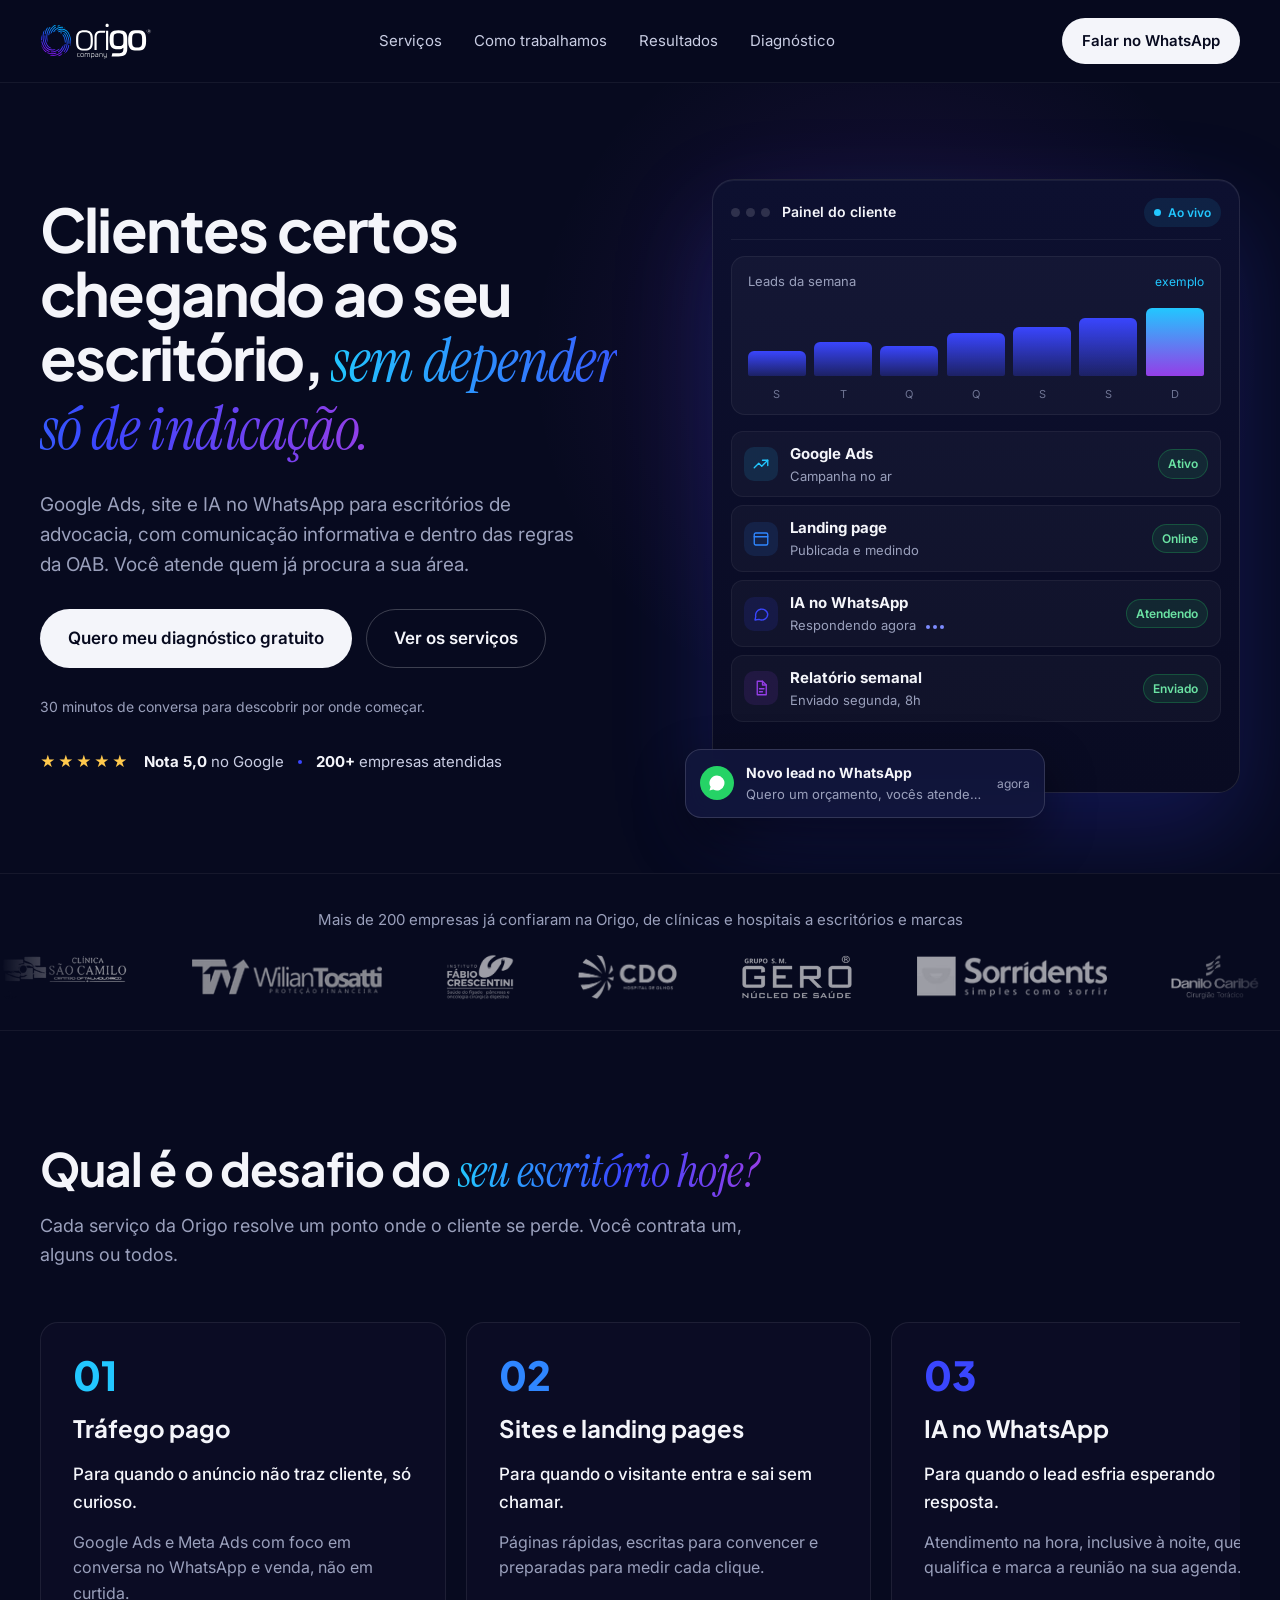
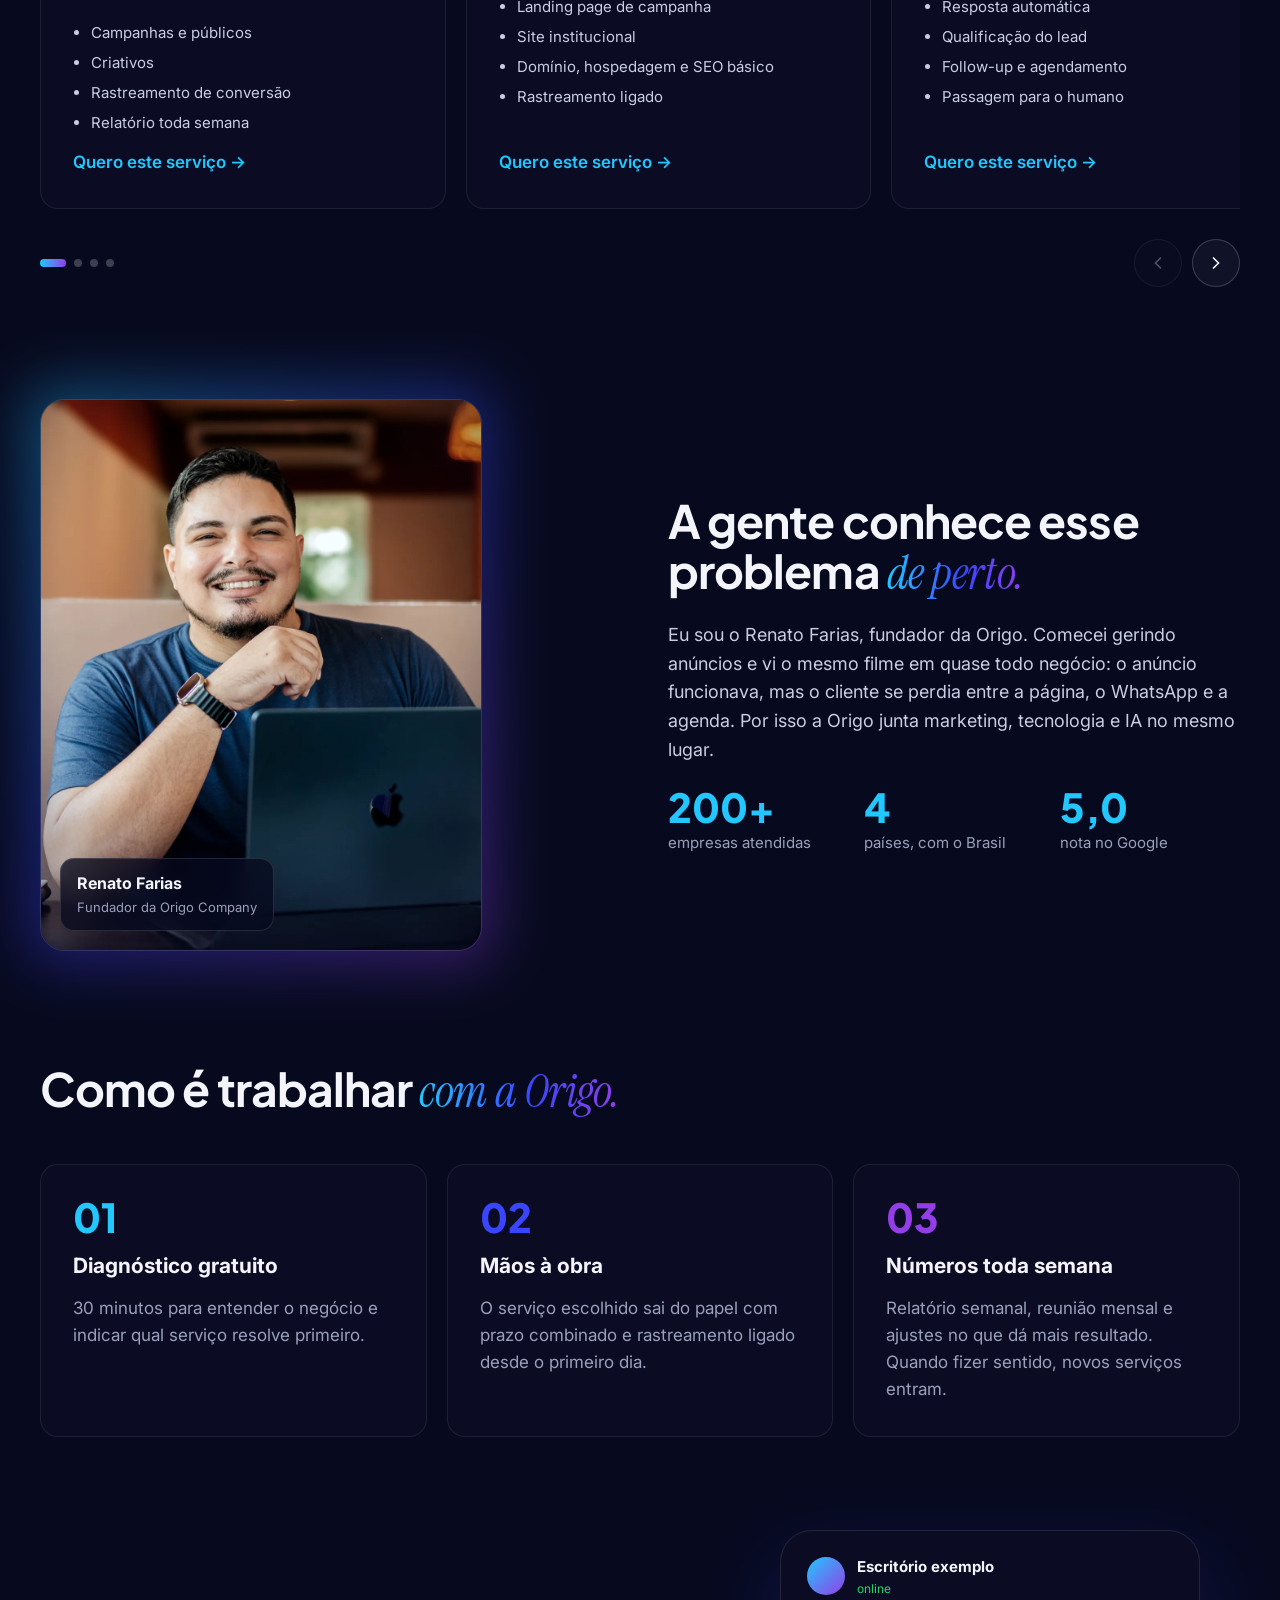
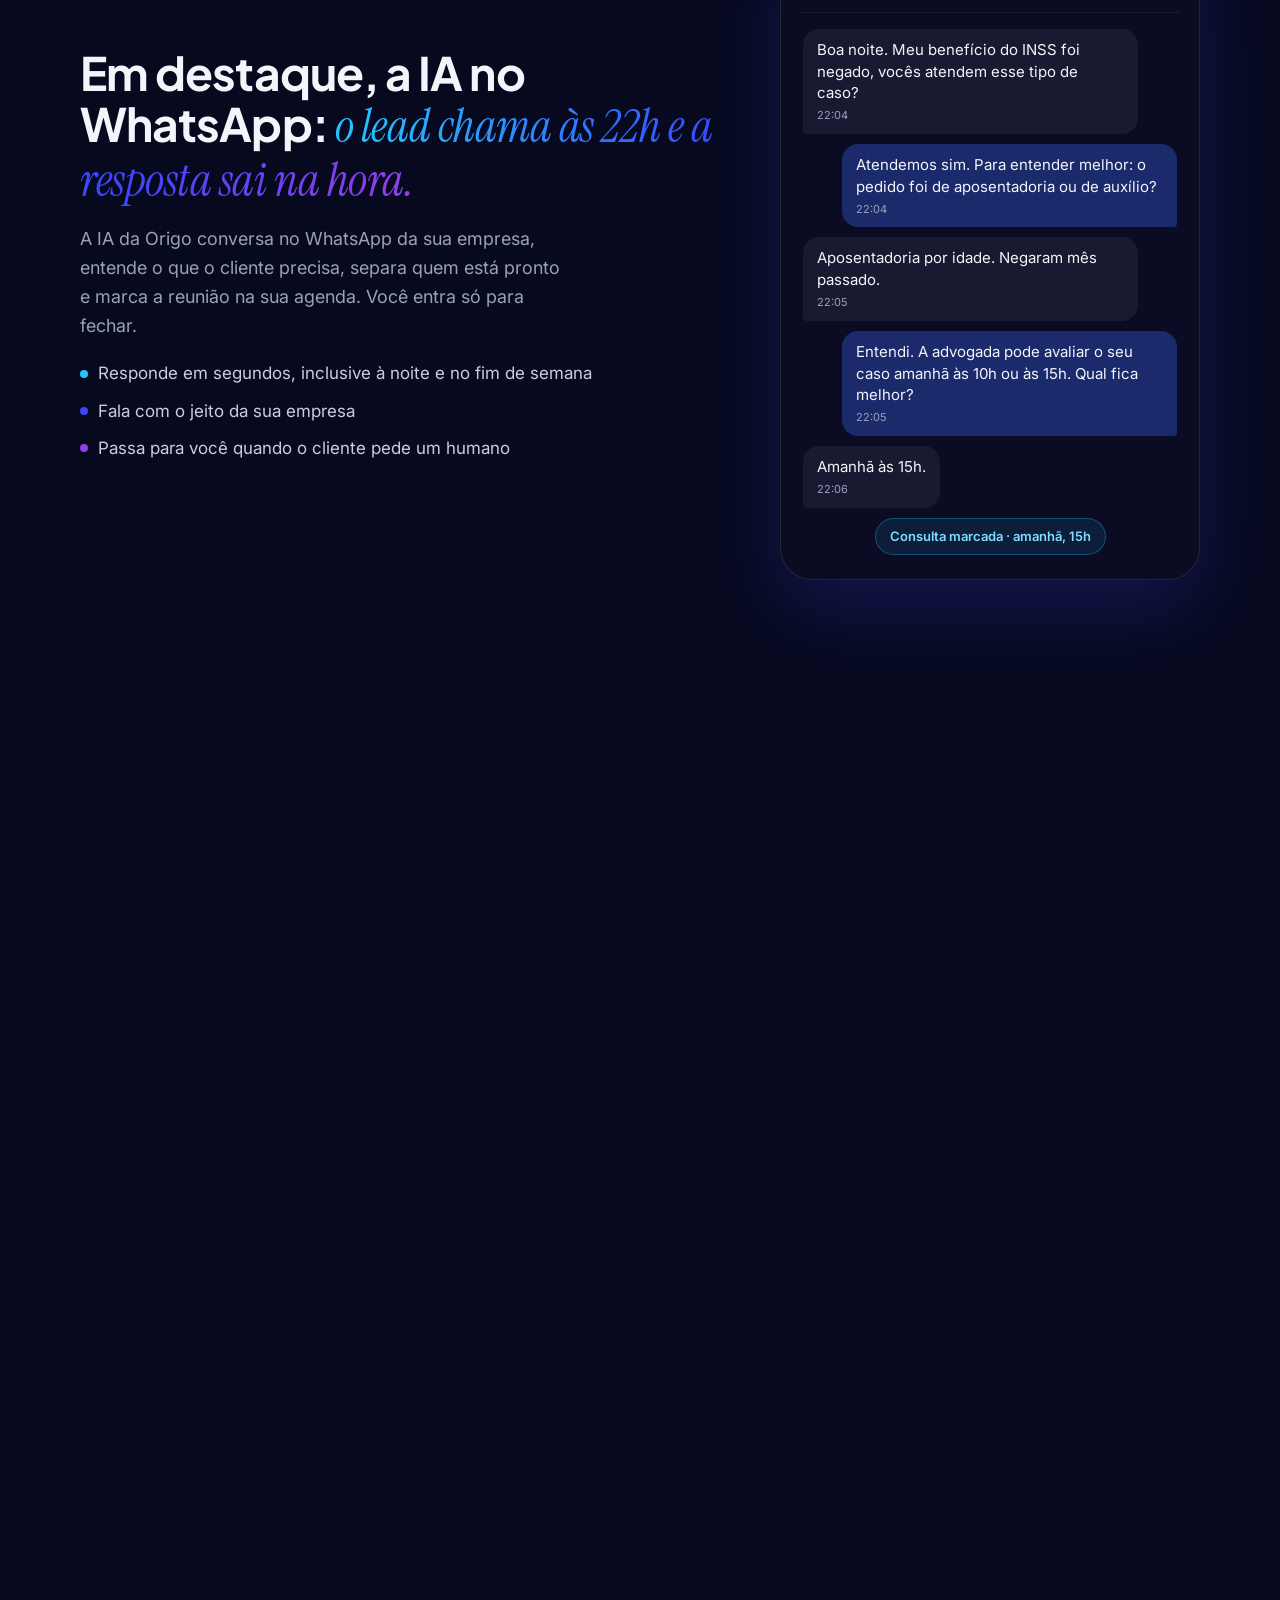
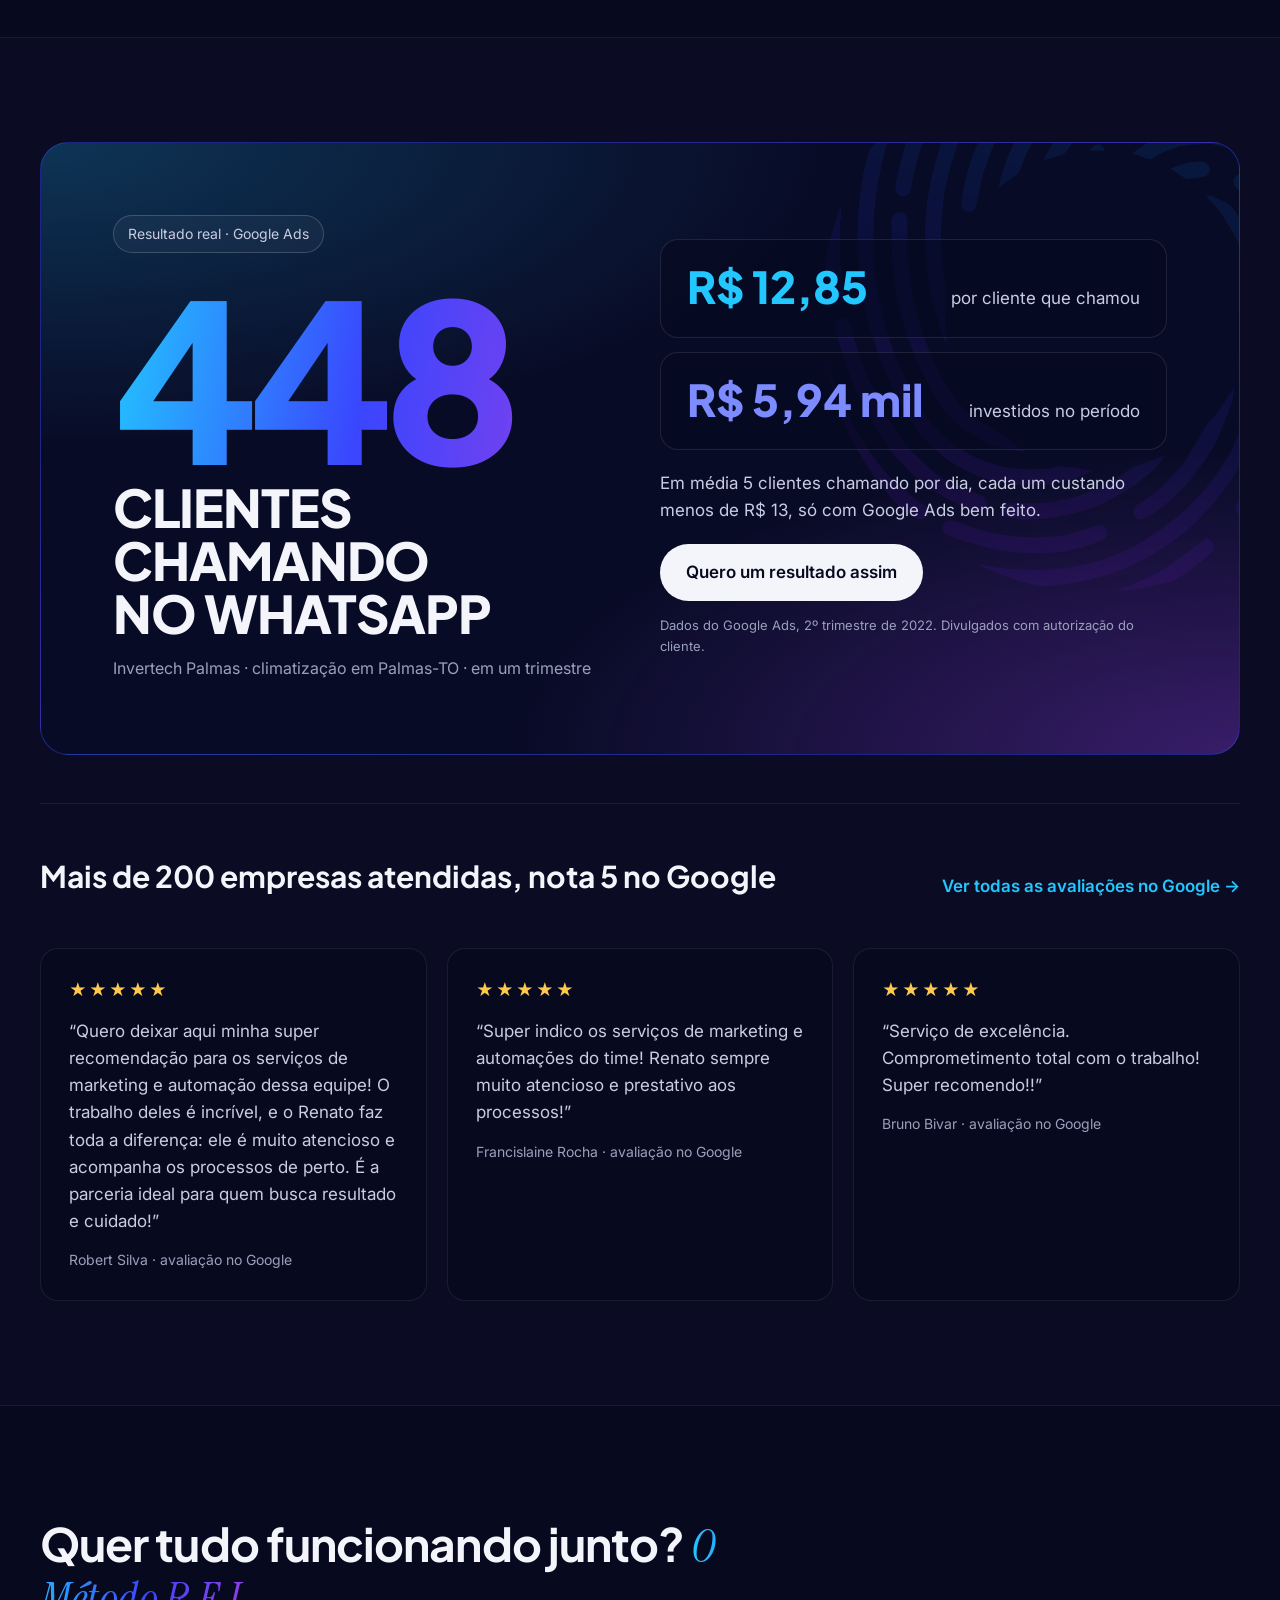
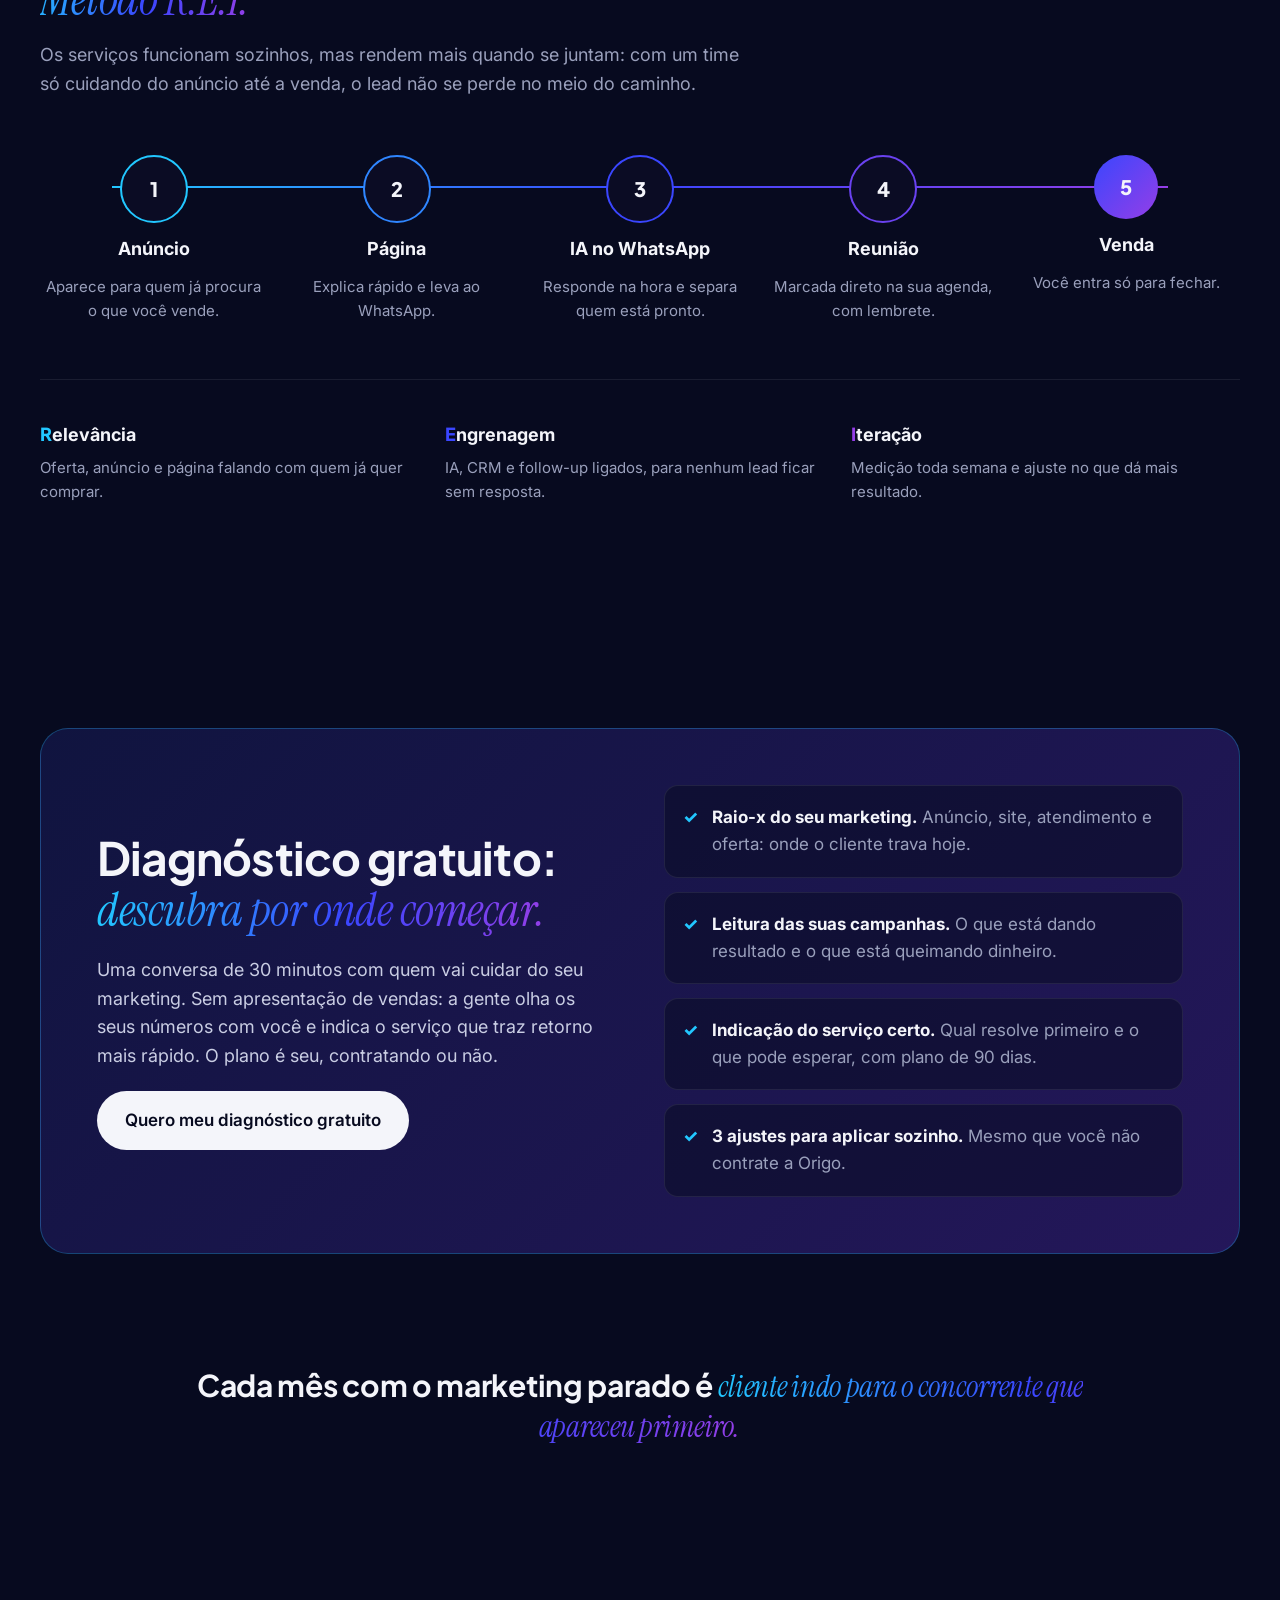
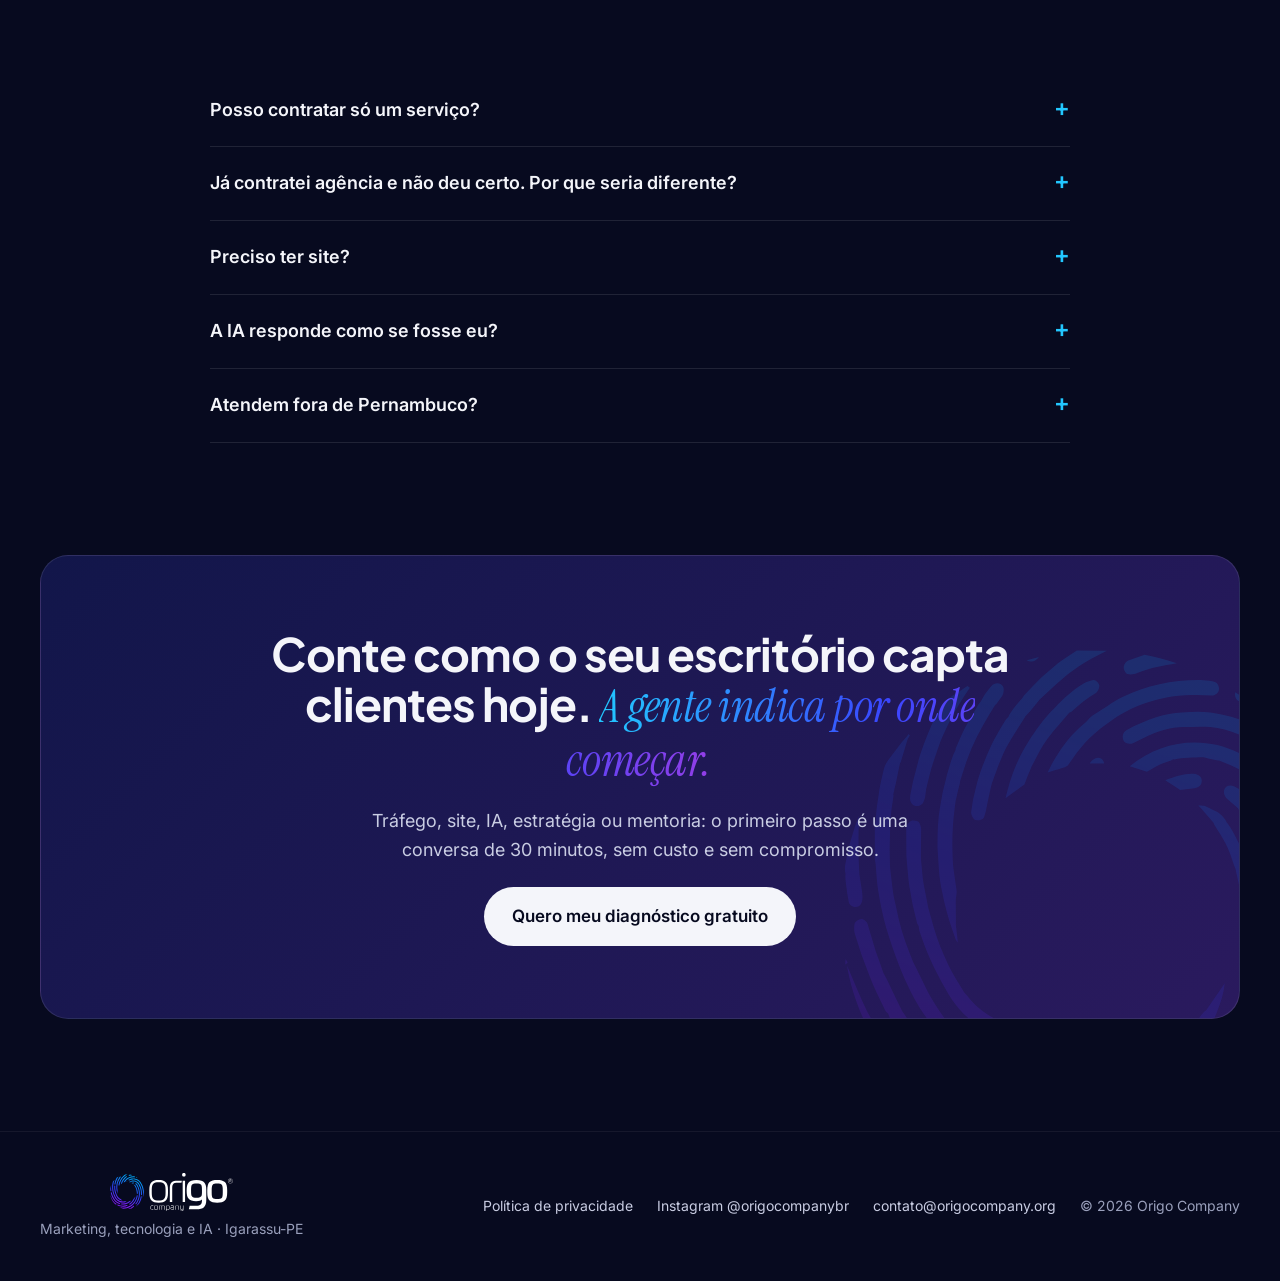
==== commit 44d81413: "Serviços em carrossel com setas, pontinhos e deslizar Co-Authored-By: Claude Opus 5.5 <noreply@anthr" ====
--- a/advogados.html
+++ b/advogados.html
@@ -116,8 +116,9 @@
 <h2 class="h2 rv" style="margin: 0; font-family: 'Plus Jakarta Sans', sans-serif; font-weight: 700; font-size: 46px; line-height: 1.1; letter-spacing: -0.02em">Qual é o desafio do <span class="grad">seu escritório hoje?</span></h2>
 <p style="margin: 0; color: #9AA0BC; font-size: 18px">Cada serviço da Origo resolve um ponto onde o cliente se perde. Você contrata um, alguns ou todos.</p>
 </div>
-<div style="display: grid; grid-template-columns: repeat(auto-fit, minmax(min(320px, 100%), 1fr)); gap: 20px">
-<div class="card rv" style="background: #0B0C24; border: 1px solid rgba(255,255,255,0.08); border-radius: 18px; padding: 32px; display: flex; flex-direction: column; gap: 14px">
+<div class="car" data-car>
+<div class="car-trilho" tabindex="0" aria-label="Serviços da Origo, deslize para ver todos">
+<div class="card car-item" style="background: #0B0C24; border: 1px solid rgba(255,255,255,0.08); border-radius: 18px; padding: 32px; display: flex; flex-direction: column; gap: 14px">
 <span style="font-family: 'Plus Jakarta Sans', sans-serif; font-weight: 800; font-size: 40px; color: #22C7FF; line-height: 1">01</span>
 <h3 style="margin: 0; font-family: 'Plus Jakarta Sans', sans-serif; font-size: 24px; font-weight: 700">Tráfego pago</h3>
 <p style="margin: 0; color: #F4F5FA; font-weight: 500">Para quando o anúncio não traz cliente, só curioso.</p>
@@ -125,7 +126,7 @@
 <ul style="margin: 0; padding-left: 18px; color: #C9CDE3; font-size: 15px; display: flex; flex-direction: column; gap: 6px; flex-grow: 1"><li>Campanhas e públicos</li><li>Criativos</li><li>Rastreamento de conversão</li><li>Relatório toda semana</li></ul>
 <a href="https://wa.me/5581985647633?text=Ol%C3%A1%2C%20quero%20saber%20de%20Tr%C3%A1fego%20pago%20(site)%20%28escrit%C3%B3rio%20de%20advocacia%29" style="font-weight: 600; text-decoration: none">Quero este serviço →</a>
 </div>
-<div class="card rv" style="background: #0B0C24; border: 1px solid rgba(255,255,255,0.08); border-radius: 18px; padding: 32px; display: flex; flex-direction: column; gap: 14px">
+<div class="card car-item" style="background: #0B0C24; border: 1px solid rgba(255,255,255,0.08); border-radius: 18px; padding: 32px; display: flex; flex-direction: column; gap: 14px">
 <span style="font-family: 'Plus Jakarta Sans', sans-serif; font-weight: 800; font-size: 40px; color: #2F86FF; line-height: 1">02</span>
 <h3 style="margin: 0; font-family: 'Plus Jakarta Sans', sans-serif; font-size: 24px; font-weight: 700">Sites e landing pages</h3>
 <p style="margin: 0; color: #F4F5FA; font-weight: 500">Para quando o visitante entra e sai sem chamar.</p>
@@ -133,7 +134,7 @@
 <ul style="margin: 0; padding-left: 18px; color: #C9CDE3; font-size: 15px; display: flex; flex-direction: column; gap: 6px; flex-grow: 1"><li>Landing page de campanha</li><li>Site institucional</li><li>Domínio, hospedagem e SEO básico</li><li>Rastreamento ligado</li></ul>
 <a href="https://wa.me/5581985647633?text=Ol%C3%A1%2C%20quero%20saber%20de%20Sites%20e%20landing%20pages%20(site)%20%28escrit%C3%B3rio%20de%20advocacia%29" style="font-weight: 600; text-decoration: none">Quero este serviço →</a>
 </div>
-<div class="card rv" style="background: #0B0C24; border: 1px solid rgba(255,255,255,0.08); border-radius: 18px; padding: 32px; display: flex; flex-direction: column; gap: 14px">
+<div class="card car-item" style="background: #0B0C24; border: 1px solid rgba(255,255,255,0.08); border-radius: 18px; padding: 32px; display: flex; flex-direction: column; gap: 14px">
 <span style="font-family: 'Plus Jakarta Sans', sans-serif; font-weight: 800; font-size: 40px; color: #3A46FE; line-height: 1">03</span>
 <h3 style="margin: 0; font-family: 'Plus Jakarta Sans', sans-serif; font-size: 24px; font-weight: 700">IA no WhatsApp</h3>
 <p style="margin: 0; color: #F4F5FA; font-weight: 500">Para quando o lead esfria esperando resposta.</p>
@@ -141,7 +142,7 @@
 <ul style="margin: 0; padding-left: 18px; color: #C9CDE3; font-size: 15px; display: flex; flex-direction: column; gap: 6px; flex-grow: 1"><li>Resposta automática</li><li>Qualificação do lead</li><li>Follow-up e agendamento</li><li>Passagem para o humano</li></ul>
 <a href="https://wa.me/5581985647633?text=Ol%C3%A1%2C%20quero%20saber%20de%20IA%20no%20WhatsApp%20(site)%20%28escrit%C3%B3rio%20de%20advocacia%29" style="font-weight: 600; text-decoration: none">Quero este serviço →</a>
 </div>
-<div class="card rv" style="background: #0B0C24; border: 1px solid rgba(255,255,255,0.08); border-radius: 18px; padding: 32px; display: flex; flex-direction: column; gap: 14px">
+<div class="card car-item" style="background: #0B0C24; border: 1px solid rgba(255,255,255,0.08); border-radius: 18px; padding: 32px; display: flex; flex-direction: column; gap: 14px">
 <span style="font-family: 'Plus Jakarta Sans', sans-serif; font-weight: 800; font-size: 40px; color: #6A42F0; line-height: 1">04</span>
 <h3 style="margin: 0; font-family: 'Plus Jakarta Sans', sans-serif; font-size: 24px; font-weight: 700">Estratégia digital</h3>
 <p style="margin: 0; color: #F4F5FA; font-weight: 500">Para quando você parece igual a todo mundo.</p>
@@ -149,7 +150,7 @@
 <ul style="margin: 0; padding-left: 18px; color: #C9CDE3; font-size: 15px; display: flex; flex-direction: column; gap: 6px; flex-grow: 1"><li>Diagnóstico do negócio</li><li>Posicionamento e oferta</li><li>Funil de vendas</li><li>Metas por mês</li></ul>
 <a href="https://wa.me/5581985647633?text=Ol%C3%A1%2C%20quero%20saber%20de%20Estrat%C3%A9gia%20digital%20(site)%20%28escrit%C3%B3rio%20de%20advocacia%29" style="font-weight: 600; text-decoration: none">Quero este serviço →</a>
 </div>
-<div class="card rv" style="background: #0B0C24; border: 1px solid rgba(255,255,255,0.08); border-radius: 18px; padding: 32px; display: flex; flex-direction: column; gap: 14px">
+<div class="card car-item" style="background: #0B0C24; border: 1px solid rgba(255,255,255,0.08); border-radius: 18px; padding: 32px; display: flex; flex-direction: column; gap: 14px">
 <span style="font-family: 'Plus Jakarta Sans', sans-serif; font-weight: 800; font-size: 40px; color: #943EE7; line-height: 1">05</span>
 <h3 style="margin: 0; font-family: 'Plus Jakarta Sans', sans-serif; font-size: 24px; font-weight: 700">Assessoria e mentoria</h3>
 <p style="margin: 0; color: #F4F5FA; font-weight: 500">Para quando você quer aprender a fazer dentro de casa.</p>
@@ -157,10 +158,18 @@
 <ul style="margin: 0; padding-left: 18px; color: #C9CDE3; font-size: 15px; display: flex; flex-direction: column; gap: 6px; flex-grow: 1"><li>Encontros de trabalho</li><li>Plano de ação</li><li>Acompanhamento dos números</li></ul>
 <a href="https://wa.me/5581985647633?text=Ol%C3%A1%2C%20quero%20saber%20de%20Assessoria%20e%20mentoria%20(site)%20%28escrit%C3%B3rio%20de%20advocacia%29" style="font-weight: 600; text-decoration: none">Quero este serviço →</a>
 </div>
-<div style="background: linear-gradient(135deg, rgba(34,199,255,0.12), rgba(148,62,231,0.16)); border: 1px solid rgba(34,199,255,0.3); border-radius: 18px; padding: 32px; display: flex; flex-direction: column; gap: 16px; justify-content: space-between">
+<div class="car-item" style="background: linear-gradient(135deg, rgba(34,199,255,0.12), rgba(148,62,231,0.16)); border: 1px solid rgba(34,199,255,0.3); border-radius: 18px; padding: 32px; display: flex; flex-direction: column; gap: 16px; justify-content: space-between">
 <h3 style="margin: 0; font-family: 'Plus Jakarta Sans', sans-serif; font-size: 26px; font-weight: 700; line-height: 1.2">Não sabe qual serviço resolve primeiro?</h3>
 <p style="margin: 0; color: #C9CDE3">No diagnóstico gratuito a gente olha o seu negócio e indica por onde começar, para o investimento voltar mais rápido.</p>
 <a class="btn" href="https://wa.me/5581985647633?text=Ol%C3%A1%2C%20quero%20meu%20diagn%C3%B3stico%20gratuito%20(site%2C%20servi%C3%A7os)%20%28escrit%C3%B3rio%20de%20advocacia%29" style="align-self: flex-start; background: #F4F5FA; color: #070A1F; text-decoration: none; font-weight: 600; padding: 13px 22px; border-radius: 999px">Quero meu diagnóstico</a>
+</div>
+</div>
+<div class="car-ctrl">
+<div class="car-pontos" aria-hidden="true"></div>
+<div style="display: flex; gap: 10px">
+<button type="button" class="car-btn" data-dir="-1" aria-label="Serviço anterior"><svg width="20" height="20" viewBox="0 0 24 24" fill="none" stroke="currentColor" stroke-width="2" stroke-linecap="round" aria-hidden="true"><path d="M15 18l-6-6 6-6"/></svg></button>
+<button type="button" class="car-btn" data-dir="1" aria-label="Próximo serviço"><svg width="20" height="20" viewBox="0 0 24 24" fill="none" stroke="currentColor" stroke-width="2" stroke-linecap="round" aria-hidden="true"><path d="M9 18l6-6-6-6"/></svg></button>
+</div>
 </div>
 </div>
 </section>
--- a/origo/site.css
+++ b/origo/site.css
@@ -71,3 +71,19 @@
 .cli-logo{height:46px;width:auto;max-width:190px;object-fit:contain;opacity:.62;transition:opacity .25s ease;flex-shrink:0}
 .cli-logo:hover{opacity:1}
 @media (max-width:860px){.cli-logo{height:36px}.cli-trilha{gap:44px;padding-right:44px}}
+
+/* carrossel de serviços */
+.car{display:flex;flex-direction:column;gap:22px}
+.car-trilho{display:flex;gap:20px;overflow-x:auto;scroll-snap-type:x mandatory;scroll-behavior:smooth;padding:4px 2px 8px;scrollbar-width:none;outline:none}
+.car-trilho::-webkit-scrollbar{display:none}
+.car-item{flex:0 0 calc((100% - 40px) / 2.85);scroll-snap-align:start;box-sizing:border-box}
+@media (max-width:1100px){.car-item{flex-basis:calc((100% - 20px) / 2.15)}}
+@media (max-width:700px){.car-item{flex-basis:86%}}
+.car-ctrl{display:flex;align-items:center;justify-content:space-between;gap:16px}
+.car-pontos{display:flex;gap:8px}
+.car-pontos button{width:8px;height:8px;border-radius:999px;border:0;padding:0;background:rgba(255,255,255,.22);cursor:pointer;transition:width .25s ease,background .25s ease}
+.car-pontos button.on{width:26px;background:linear-gradient(90deg,#22C7FF,#943EE7)}
+.car-btn{width:48px;height:48px;border-radius:50%;border:1px solid rgba(255,255,255,.18);background:rgba(255,255,255,.04);color:#F4F5FA;display:flex;align-items:center;justify-content:center;cursor:pointer;transition:background .2s ease,opacity .2s ease}
+.car-btn:hover{background:rgba(255,255,255,.1)}
+.car-btn:disabled{opacity:.3;cursor:default}
+.car-trilho:focus-visible{outline:2px solid #22C7FF;outline-offset:6px;border-radius:18px}
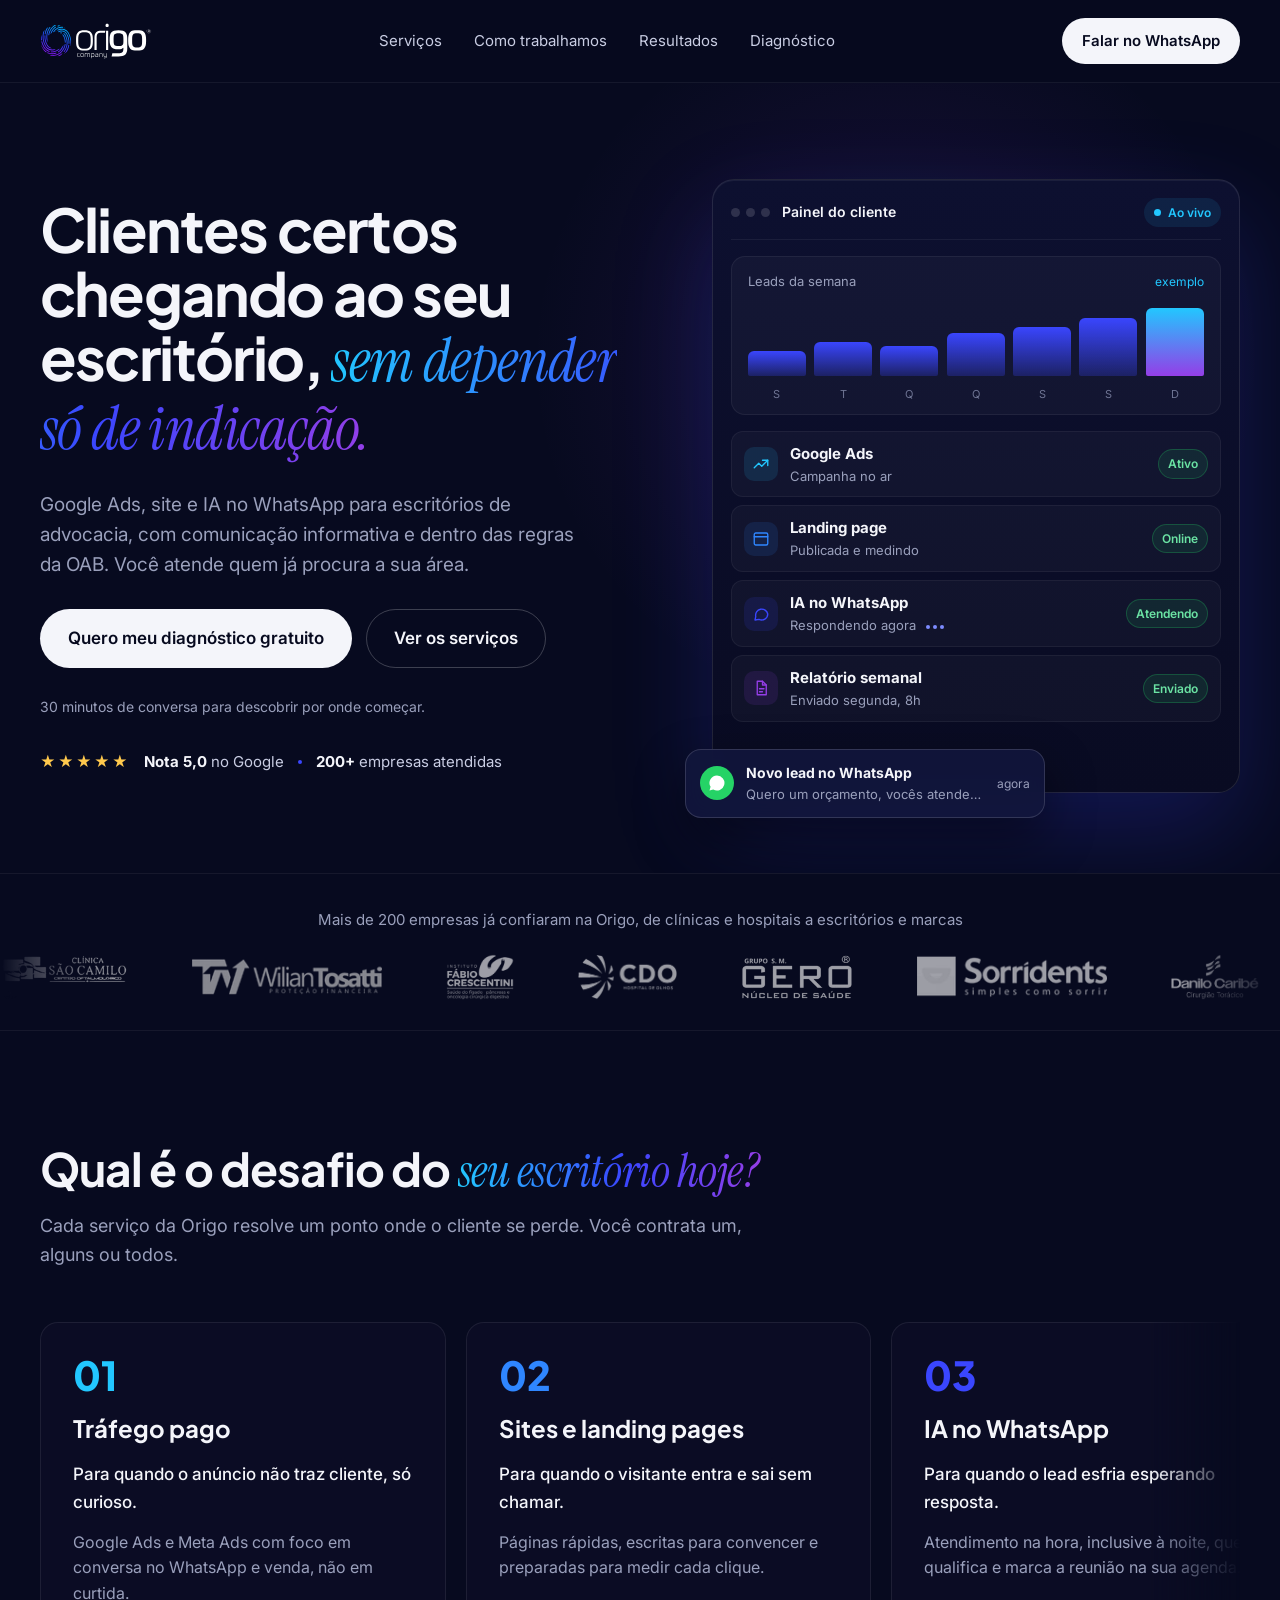
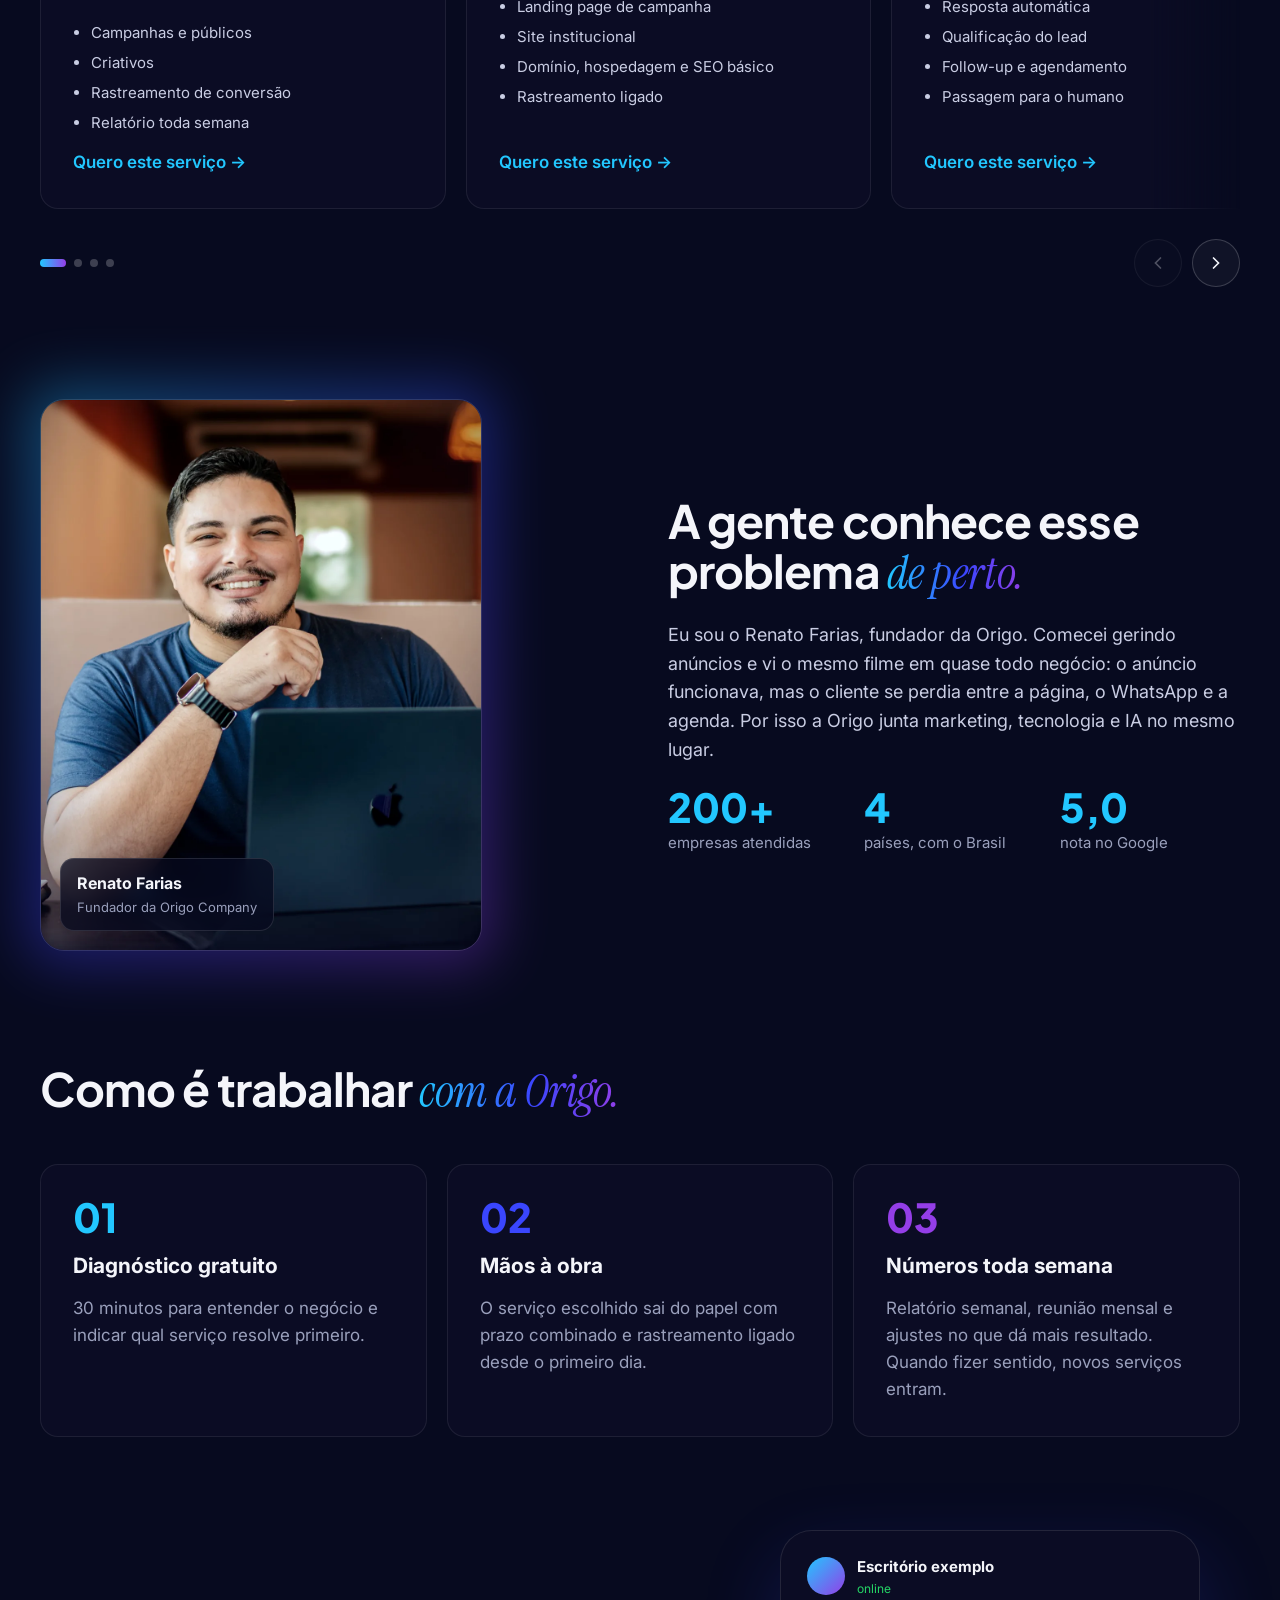
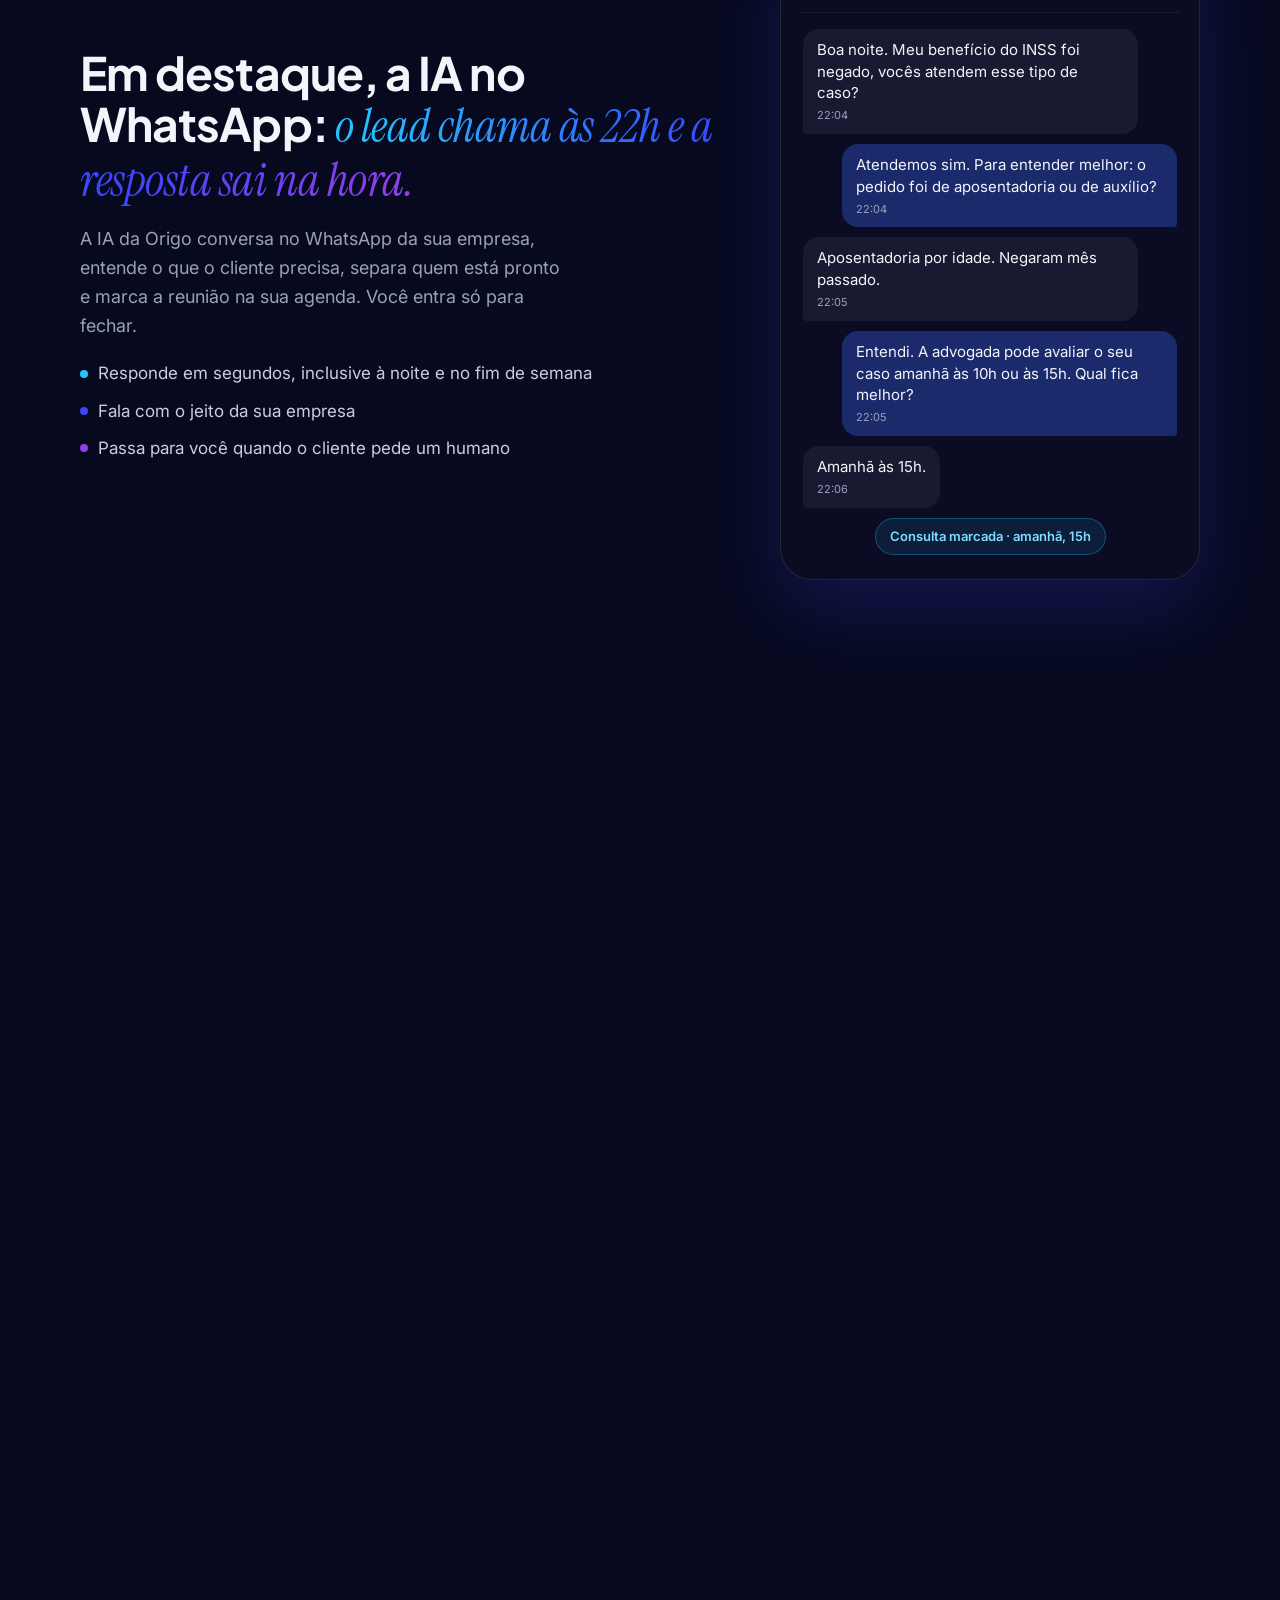
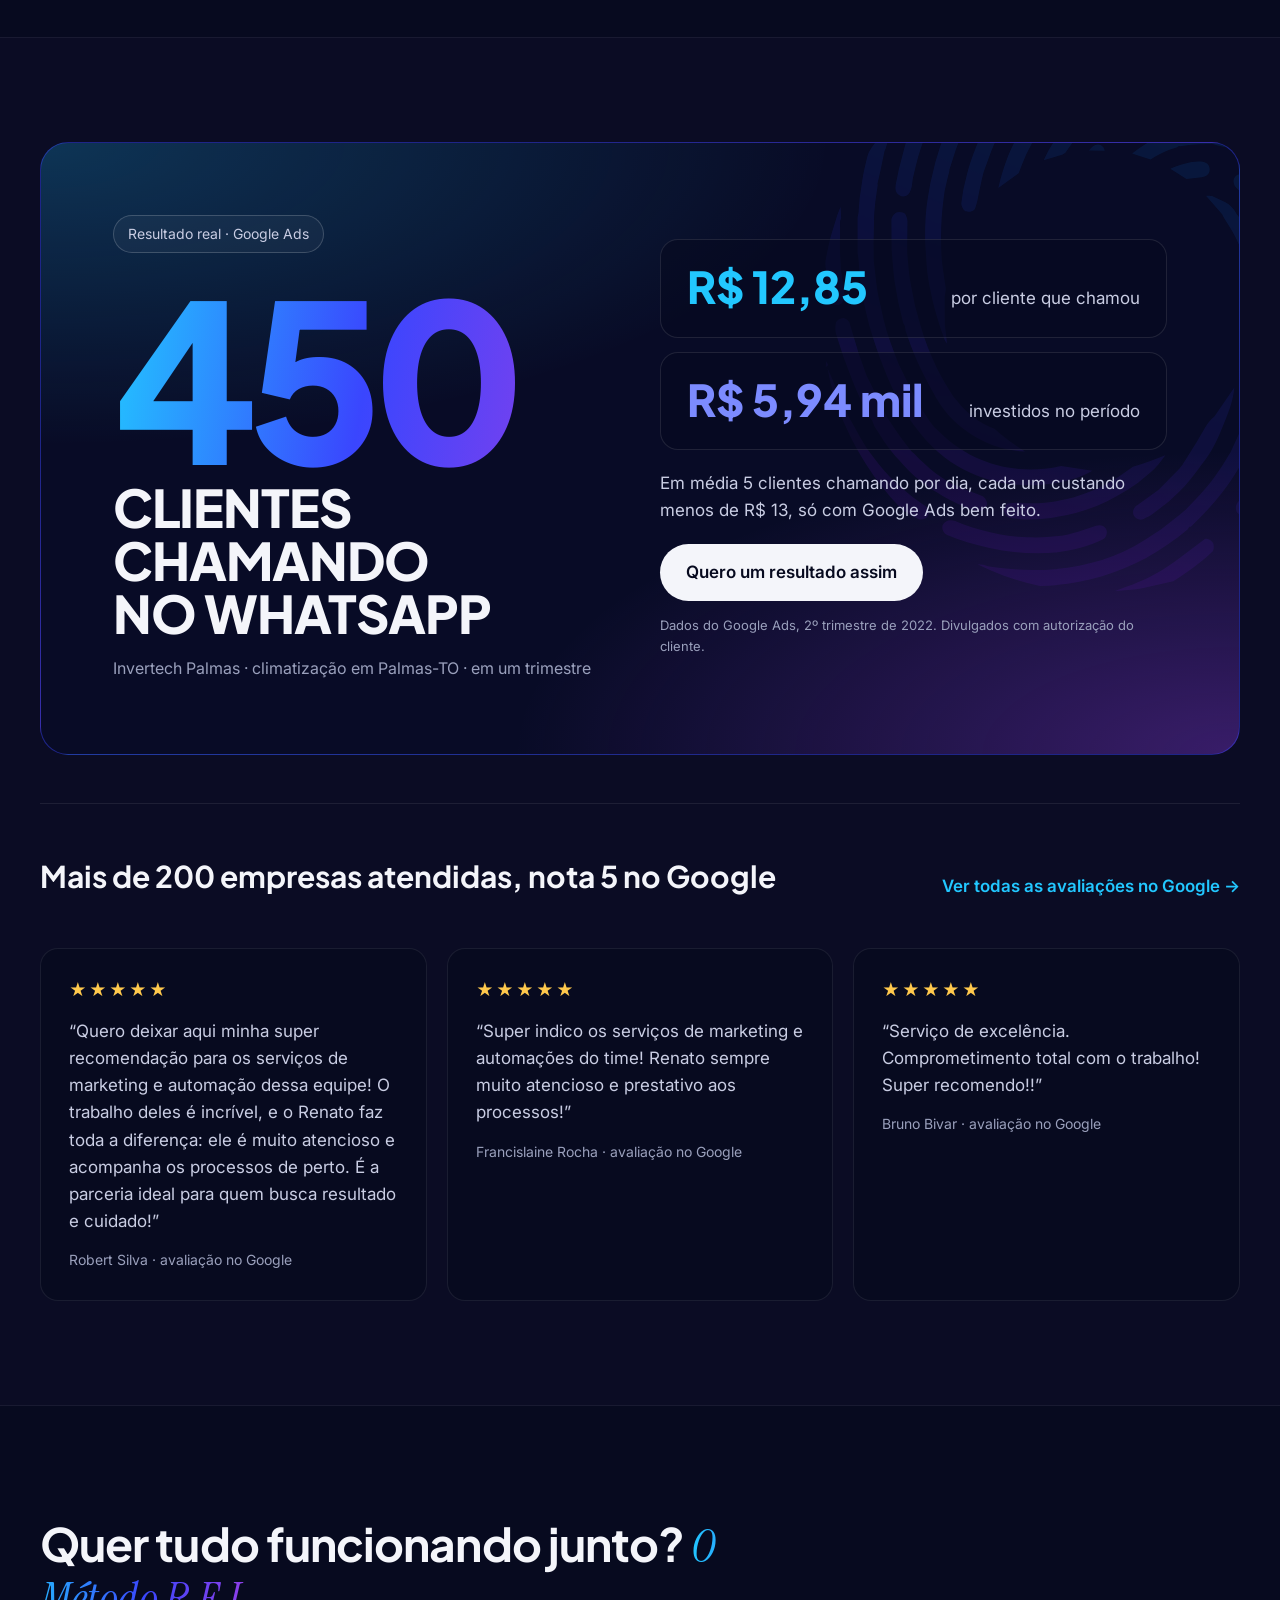
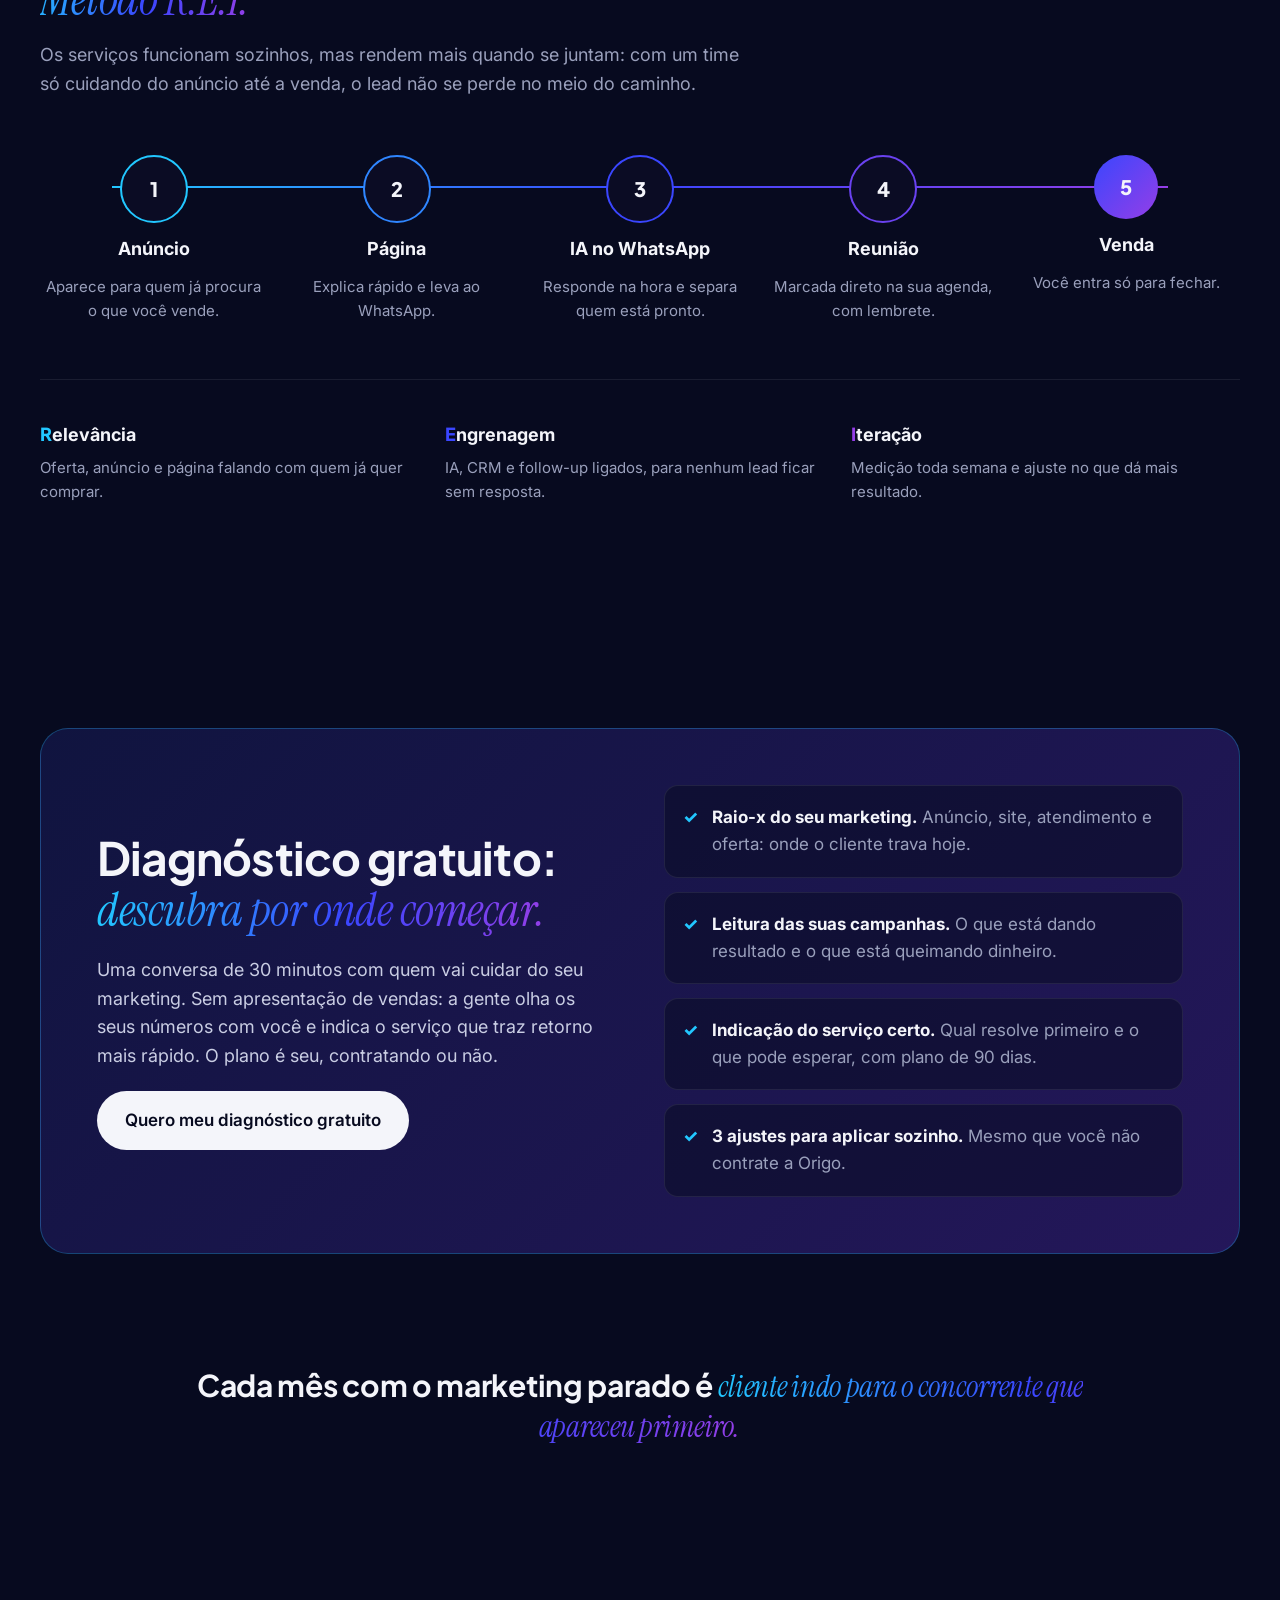
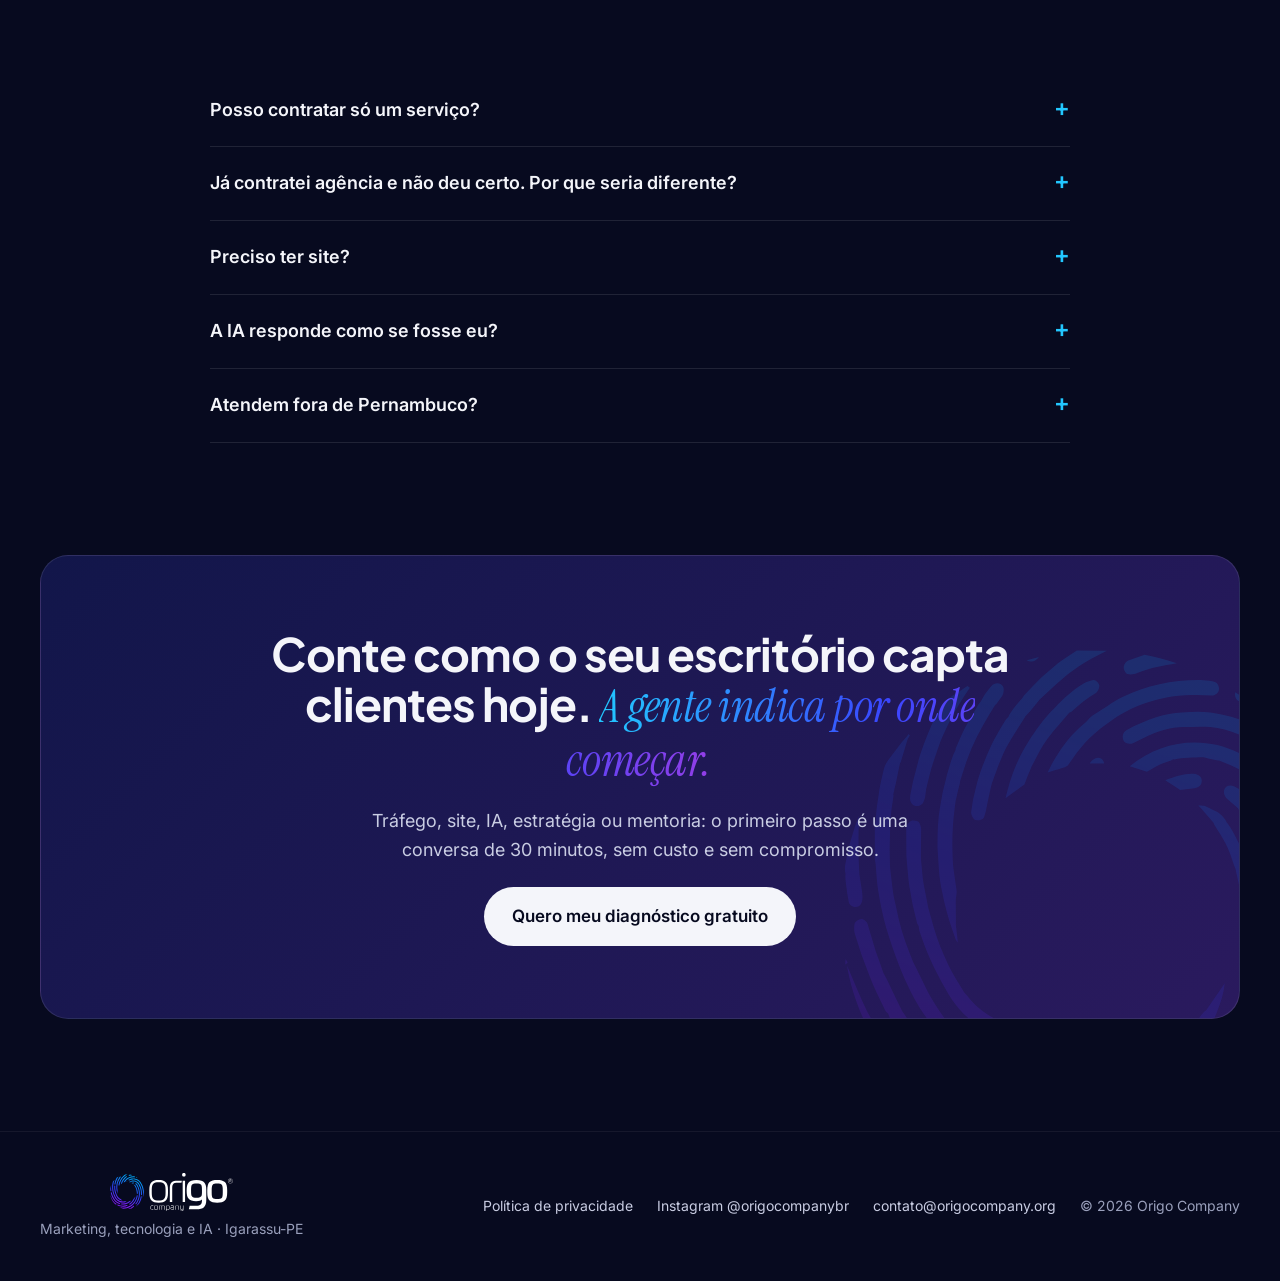
==== commit c50a6694: "Endereços do site passam para www.origocompany.org Co-Authored-By: Claude Opus 5.5 <noreply@anthropi" ====
--- a/advogados.html
+++ b/advogados.html
@@ -10,9 +10,11 @@
 <meta property="og:locale" content="pt_BR">
 <meta property="og:title" content="Marketing para escritórios de advocacia · Origo Company">
 <meta property="og:description" content="Clientes certos chegando ao seu escritório pelo Google e pelo WhatsApp, dentro das regras da OAB. Tráfego pago, site e IA no atendimento. Diagnóstico gratuito.">
-<meta property="og:image" content="https://lp.origoprod.com/origo/assets/og-origo.jpg">
-<link rel="canonical" href="https://lp.origoprod.com/advogados">
-<meta property="og:url" content="https://lp.origoprod.com/advogados">
+<meta property="og:image" content="https://www.origocompany.org/origo/assets/og-origo.jpg">
+<link rel="canonical" href="https://www.origocompany.org/">
+<meta property="og:url" content="https://www.origocompany.org/">
+<link rel="canonical" href="https://www.origocompany.org/advogados">
+<meta property="og:url" content="https://www.origocompany.org/advogados">
 <meta name="twitter:card" content="summary_large_image">
 <link rel="icon" href="/origo/assets/simbolo-origo.svg" type="image/svg+xml">
 <link rel="preconnect" href="https://fonts.googleapis.com">
--- a/origo/site.css
+++ b/origo/site.css
@@ -87,3 +87,8 @@
 .car-btn:hover{background:rgba(255,255,255,.1)}
 .car-btn:disabled{opacity:.3;cursor:default}
 .car-trilho:focus-visible{outline:2px solid #22C7FF;outline-offset:6px;border-radius:18px}
+/* borda que some suavemente: deixa claro que tem mais cartões e some no fim */
+.car-trilho{-webkit-mask-image:linear-gradient(90deg,#000 0,#000 calc(100% - 90px),transparent);mask-image:linear-gradient(90deg,#000 0,#000 calc(100% - 90px),transparent);transition:-webkit-mask-image .3s ease}
+.car:not(.no-inicio) .car-trilho{-webkit-mask-image:linear-gradient(90deg,transparent,#000 60px,#000 calc(100% - 90px),transparent);mask-image:linear-gradient(90deg,transparent,#000 60px,#000 calc(100% - 90px),transparent)}
+.car.no-fim .car-trilho{-webkit-mask-image:linear-gradient(90deg,transparent,#000 60px,#000);mask-image:linear-gradient(90deg,transparent,#000 60px,#000)}
+.car.no-fim.no-inicio .car-trilho{-webkit-mask-image:none;mask-image:none}
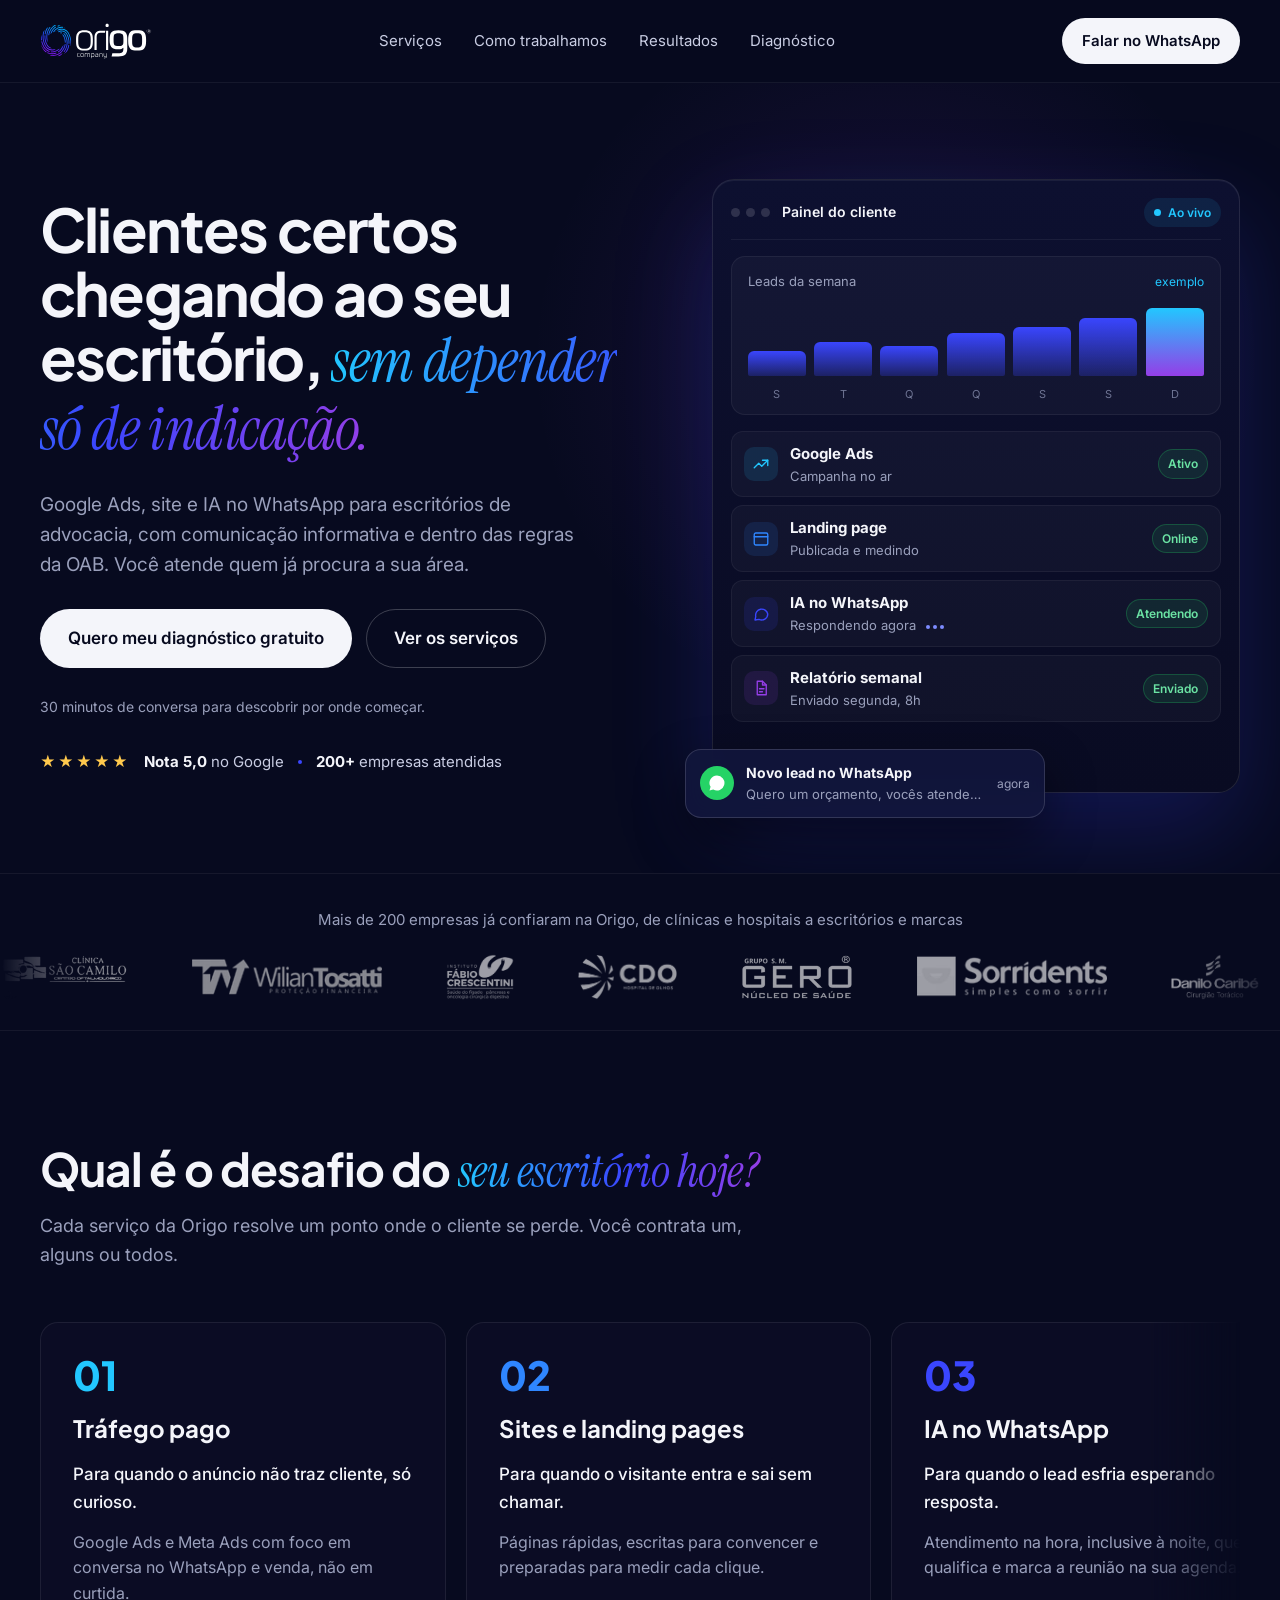
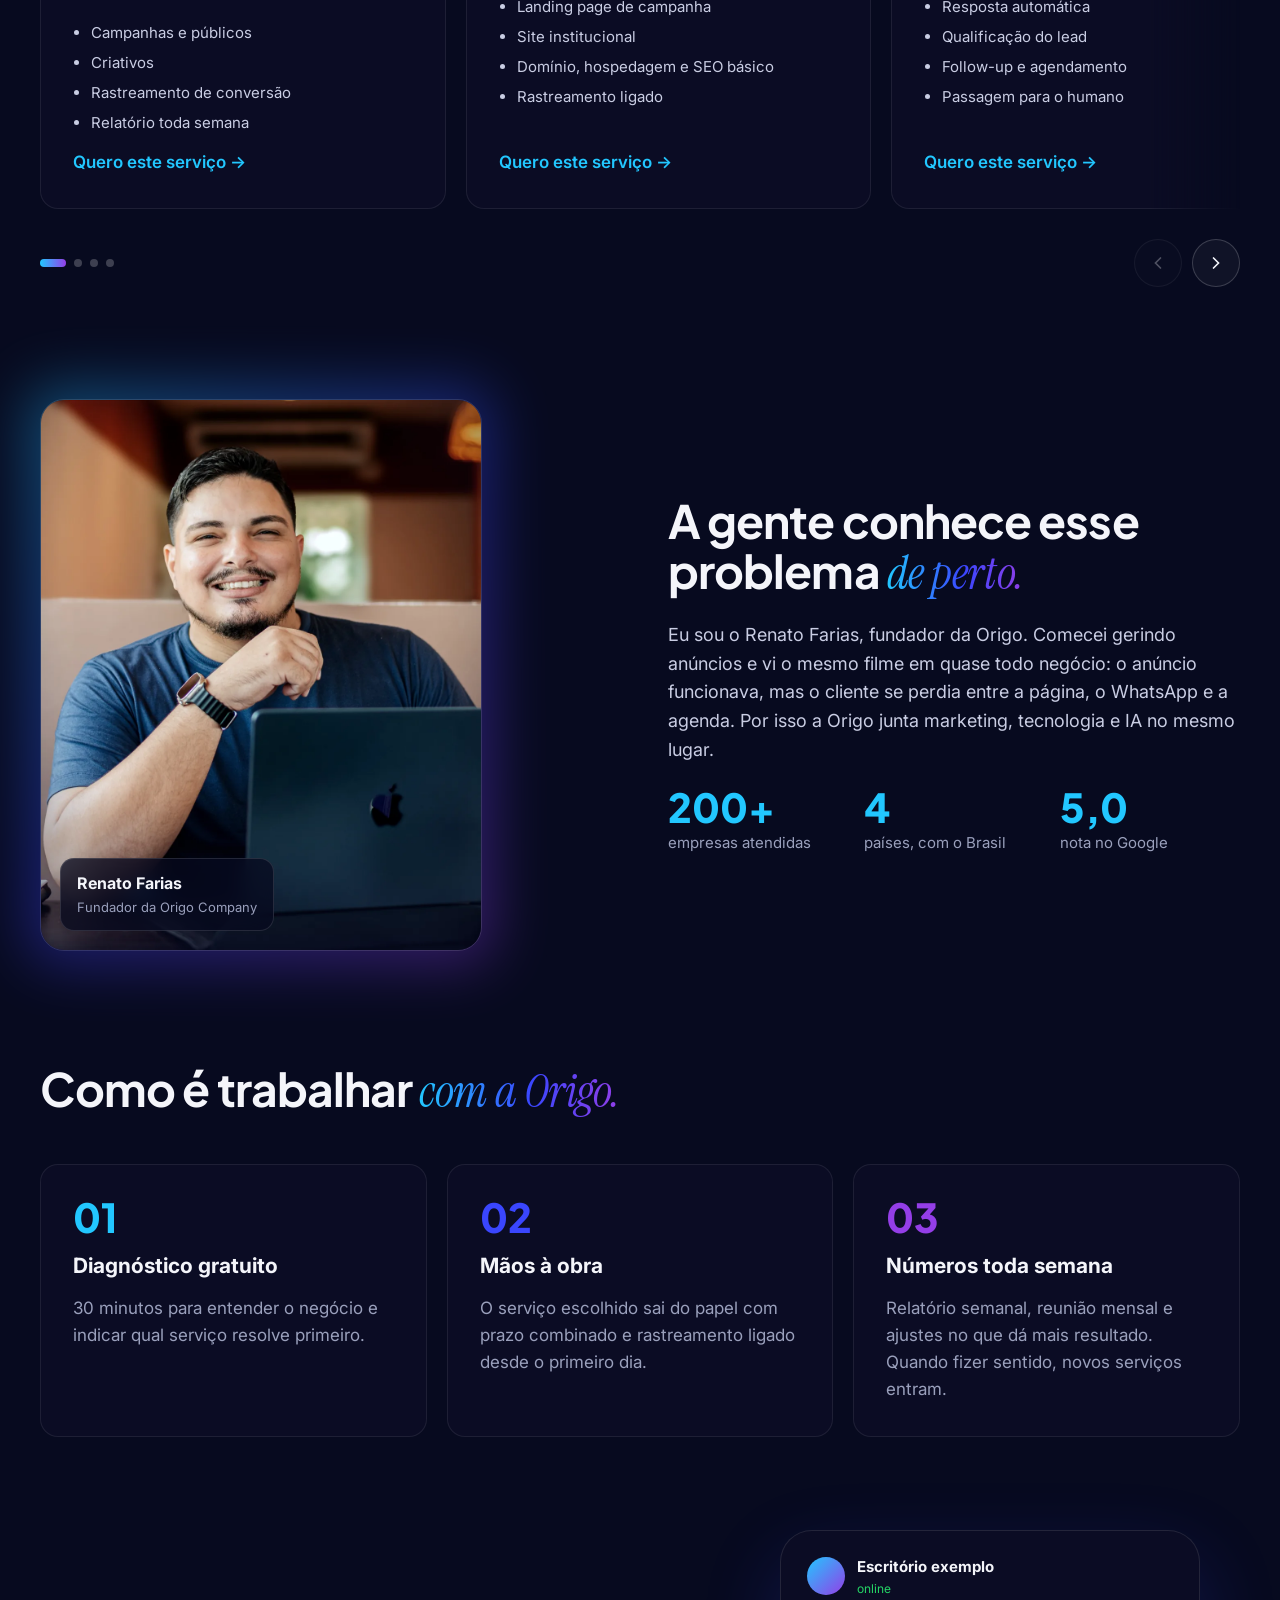
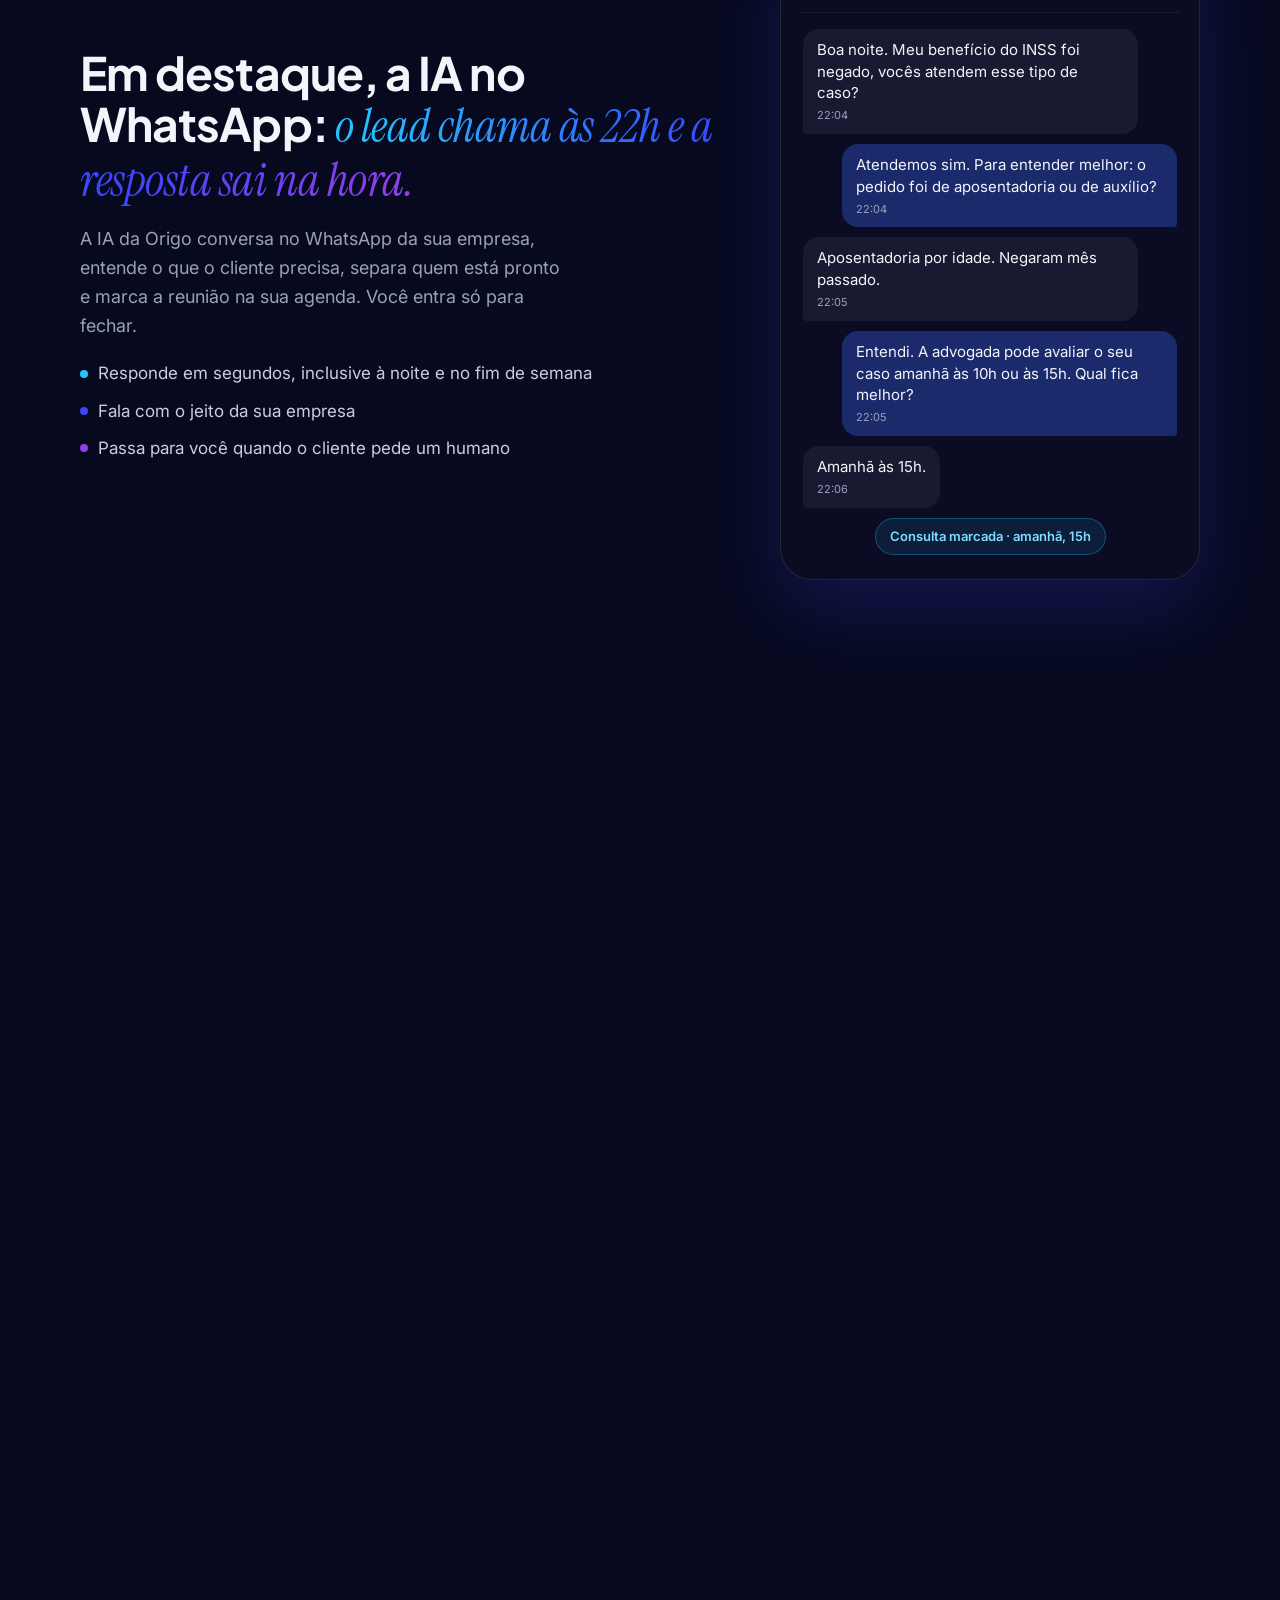
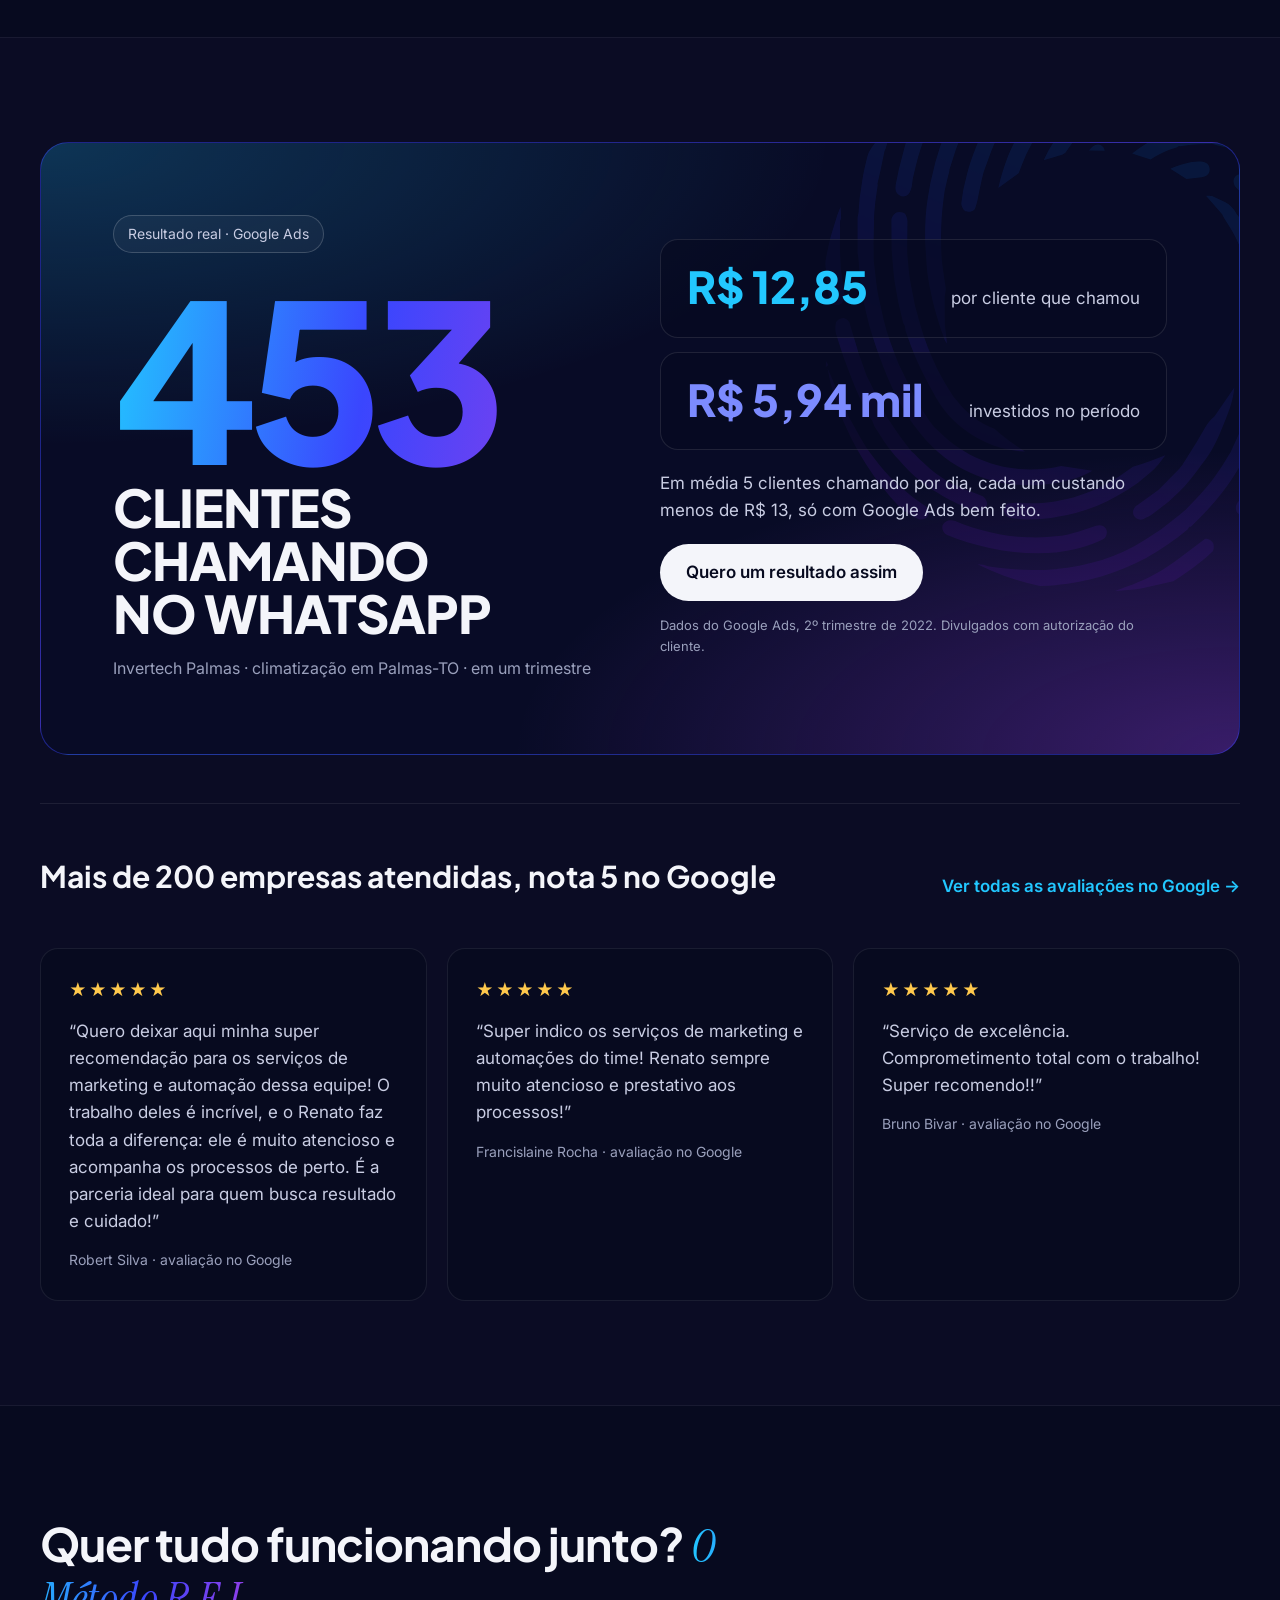
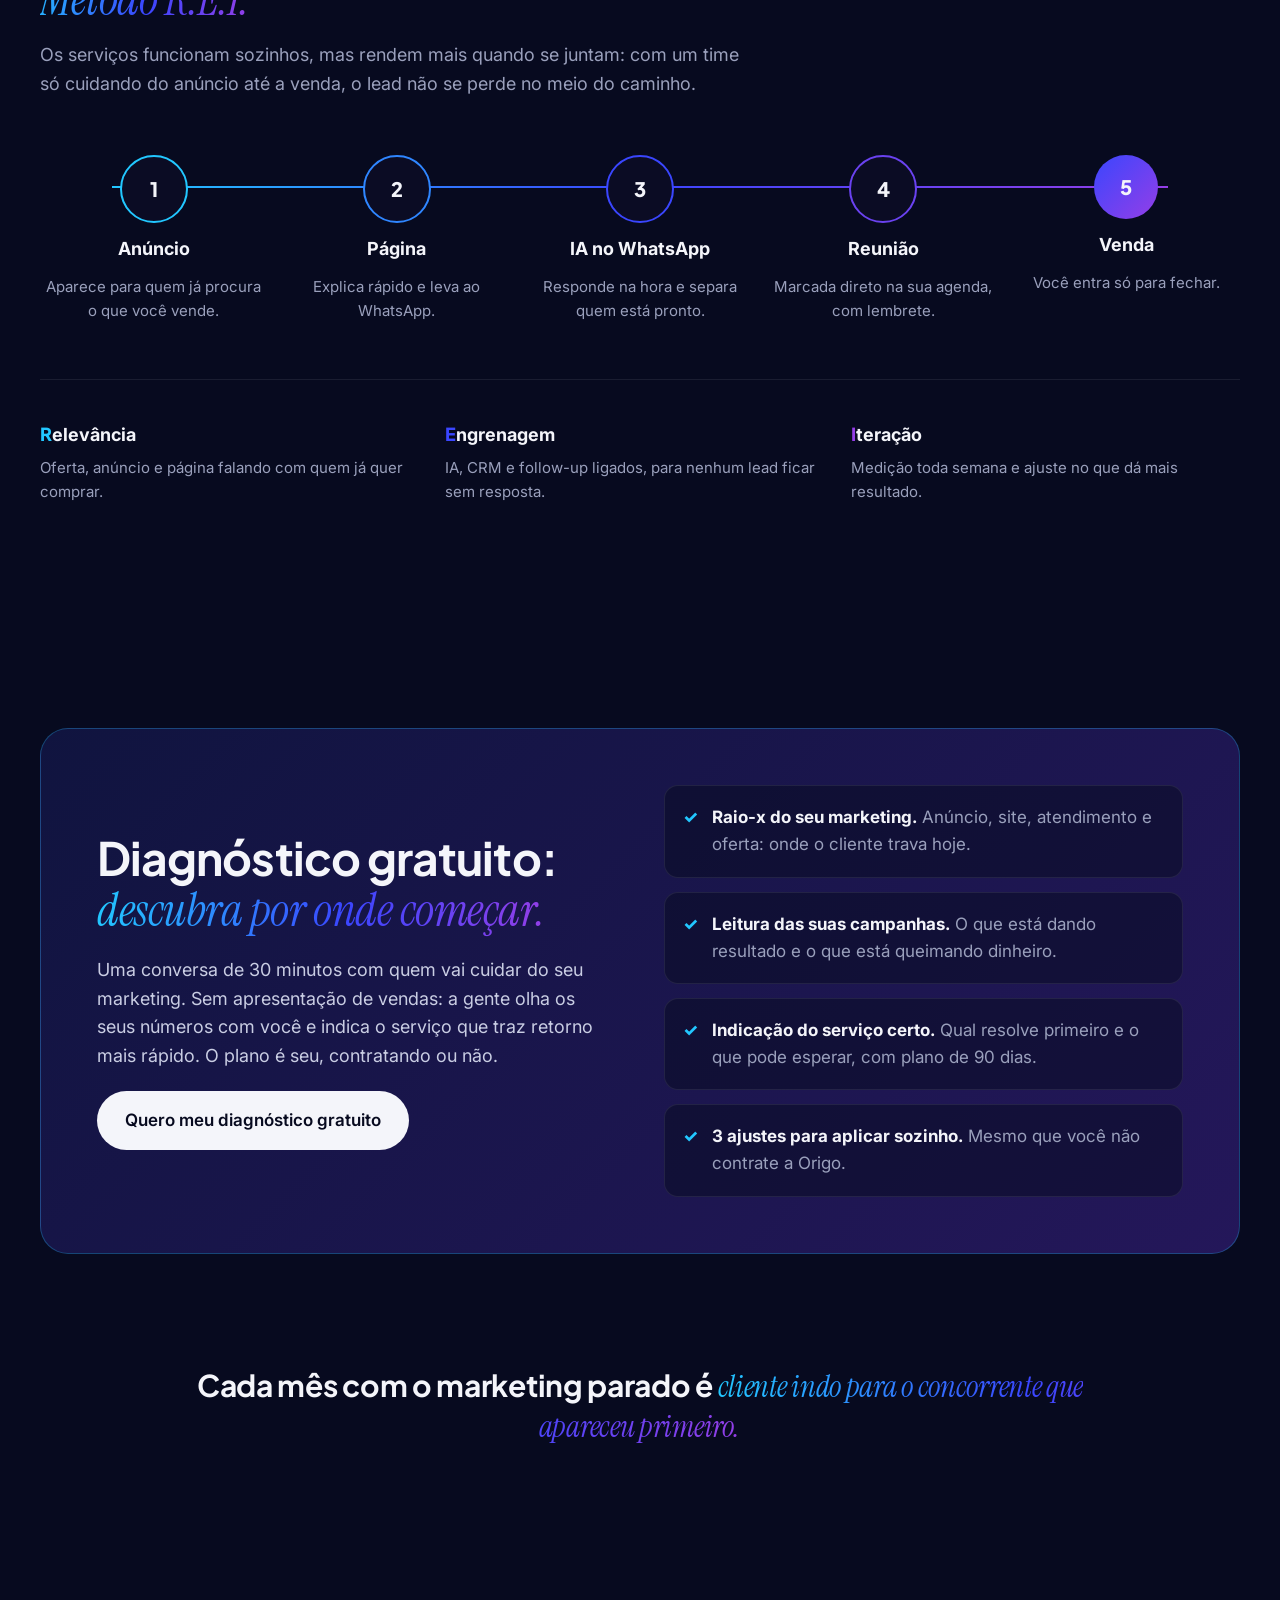
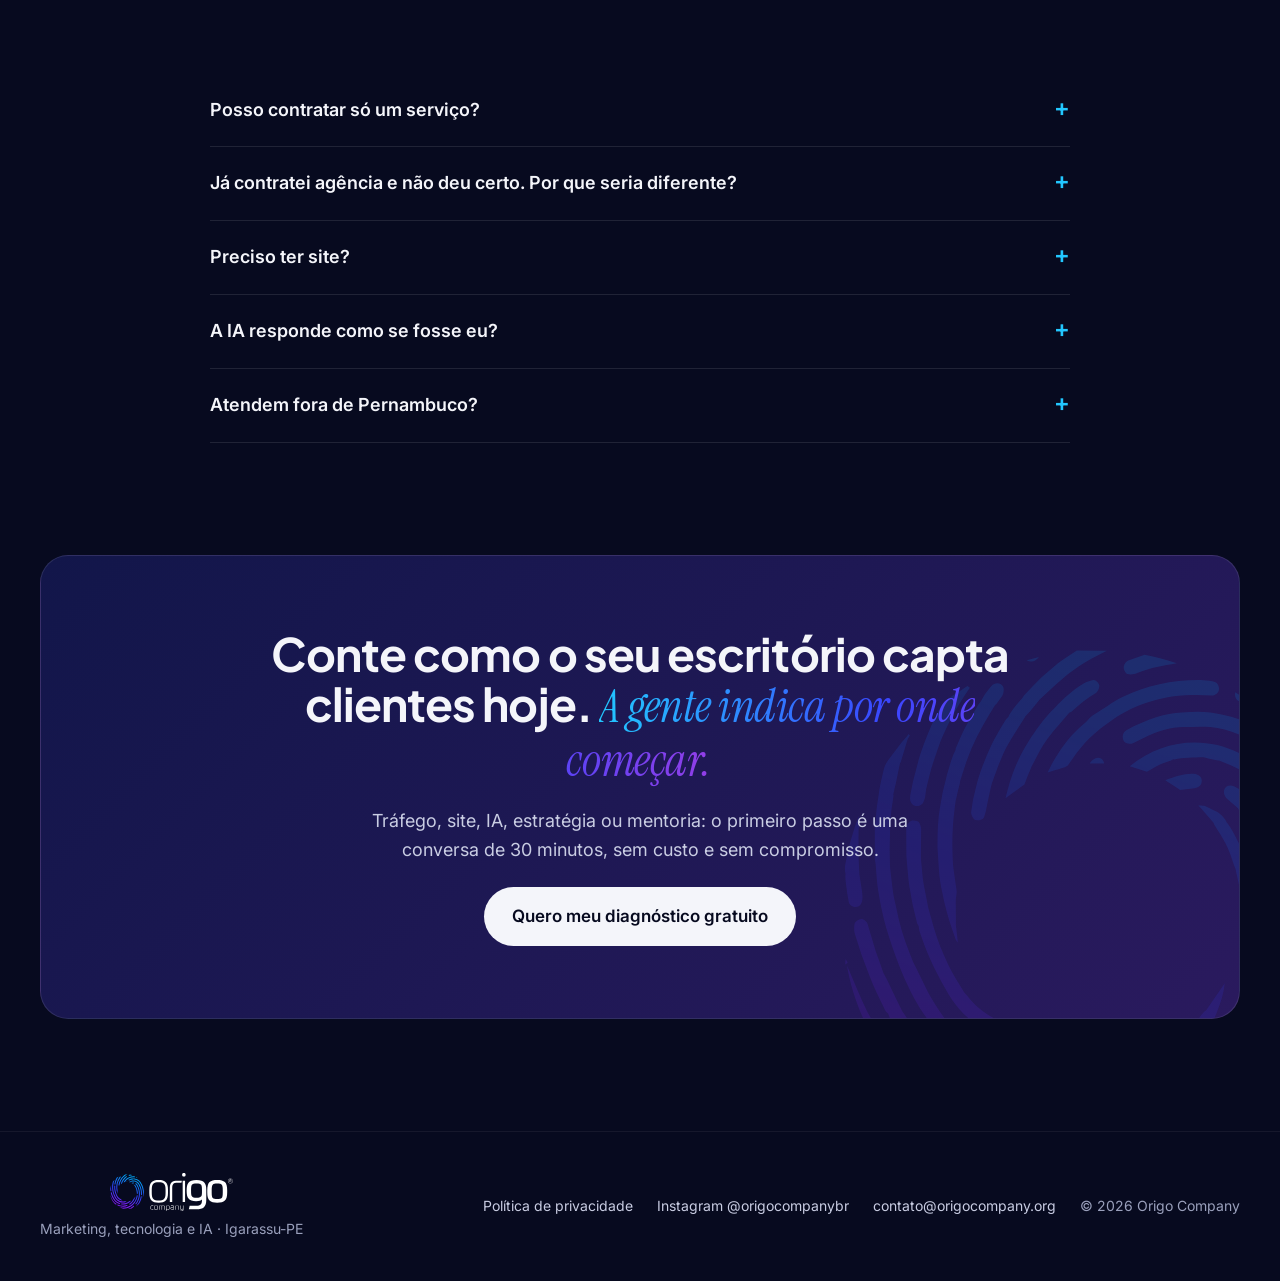
==== commit 04990585: "Páginas de nicho com um canonical só Co-Authored-By: Claude Opus 5.5 <noreply@anthropic.com> Claude-" ====
--- a/advogados.html
+++ b/advogados.html
@@ -11,8 +11,6 @@
 <meta property="og:title" content="Marketing para escritórios de advocacia · Origo Company">
 <meta property="og:description" content="Clientes certos chegando ao seu escritório pelo Google e pelo WhatsApp, dentro das regras da OAB. Tráfego pago, site e IA no atendimento. Diagnóstico gratuito.">
 <meta property="og:image" content="https://www.origocompany.org/origo/assets/og-origo.jpg">
-<link rel="canonical" href="https://www.origocompany.org/">
-<meta property="og:url" content="https://www.origocompany.org/">
 <link rel="canonical" href="https://www.origocompany.org/advogados">
 <meta property="og:url" content="https://www.origocompany.org/advogados">
 <meta name="twitter:card" content="summary_large_image">
